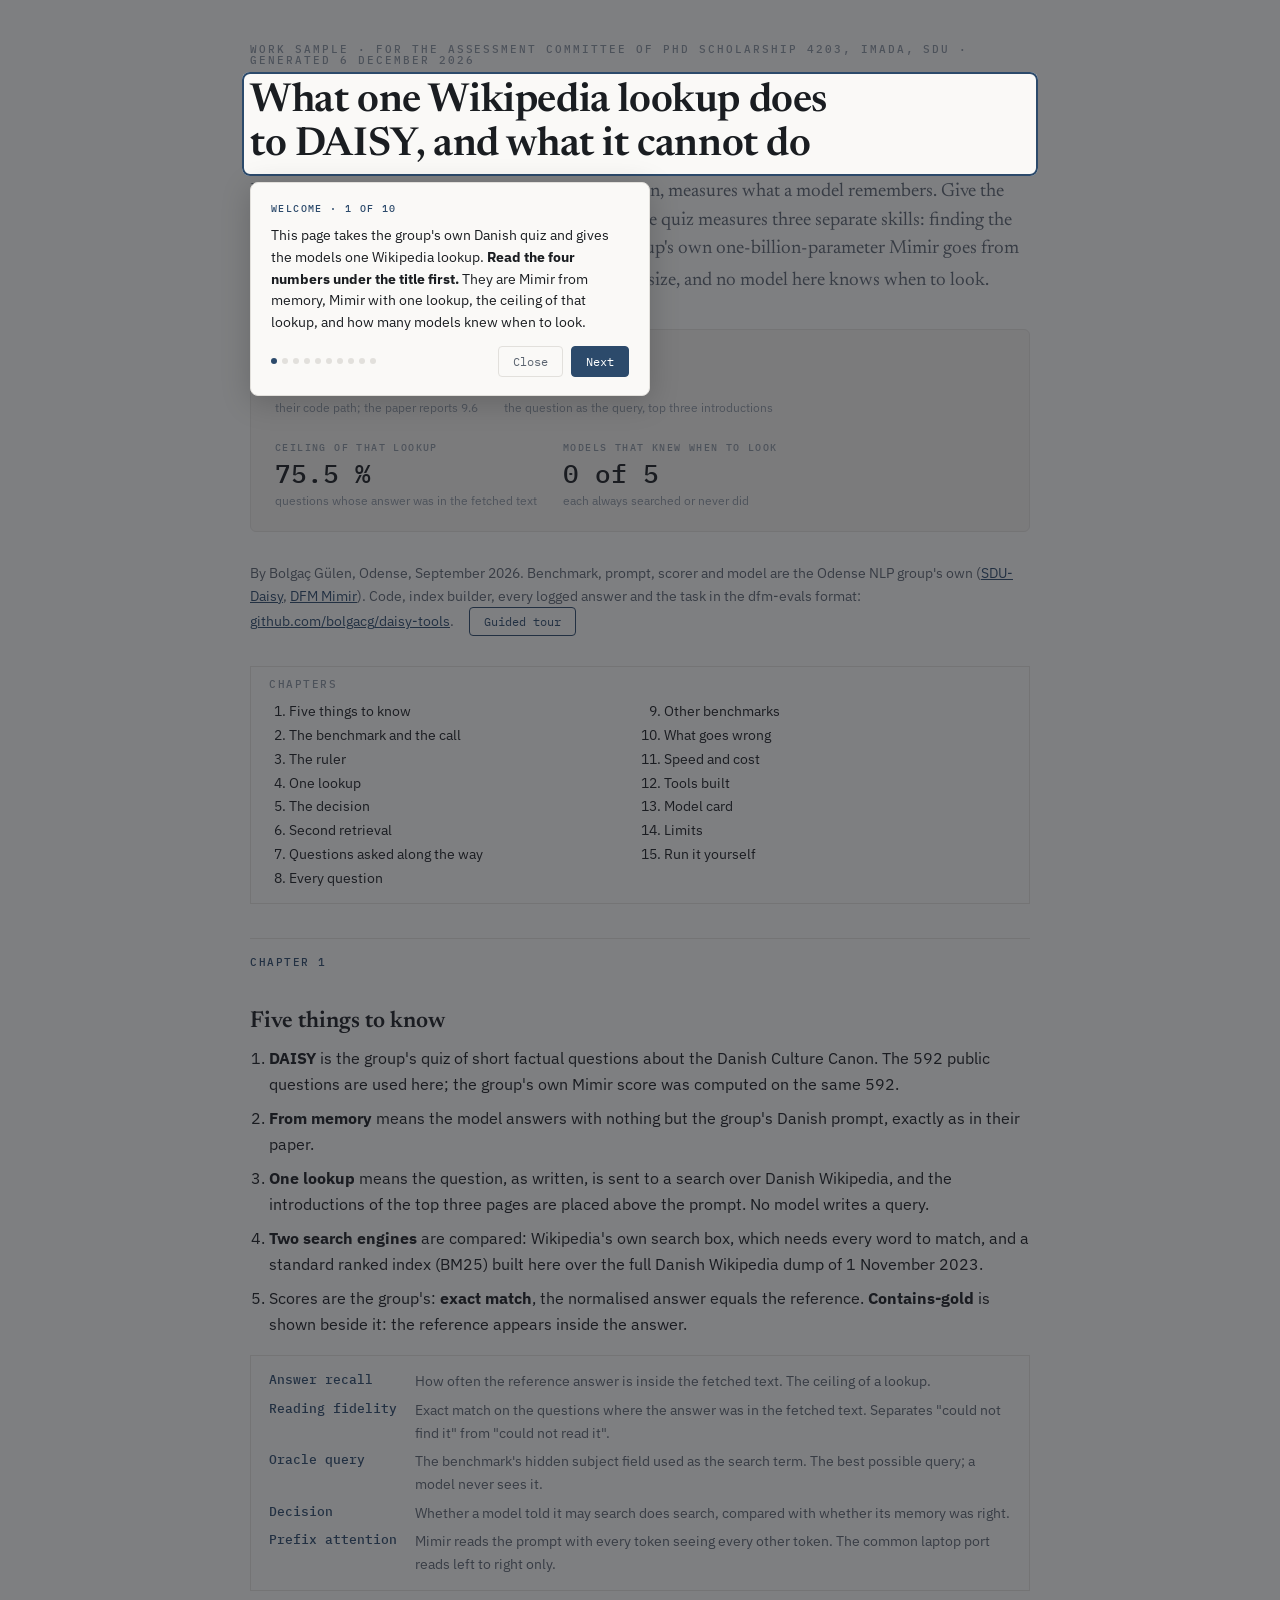
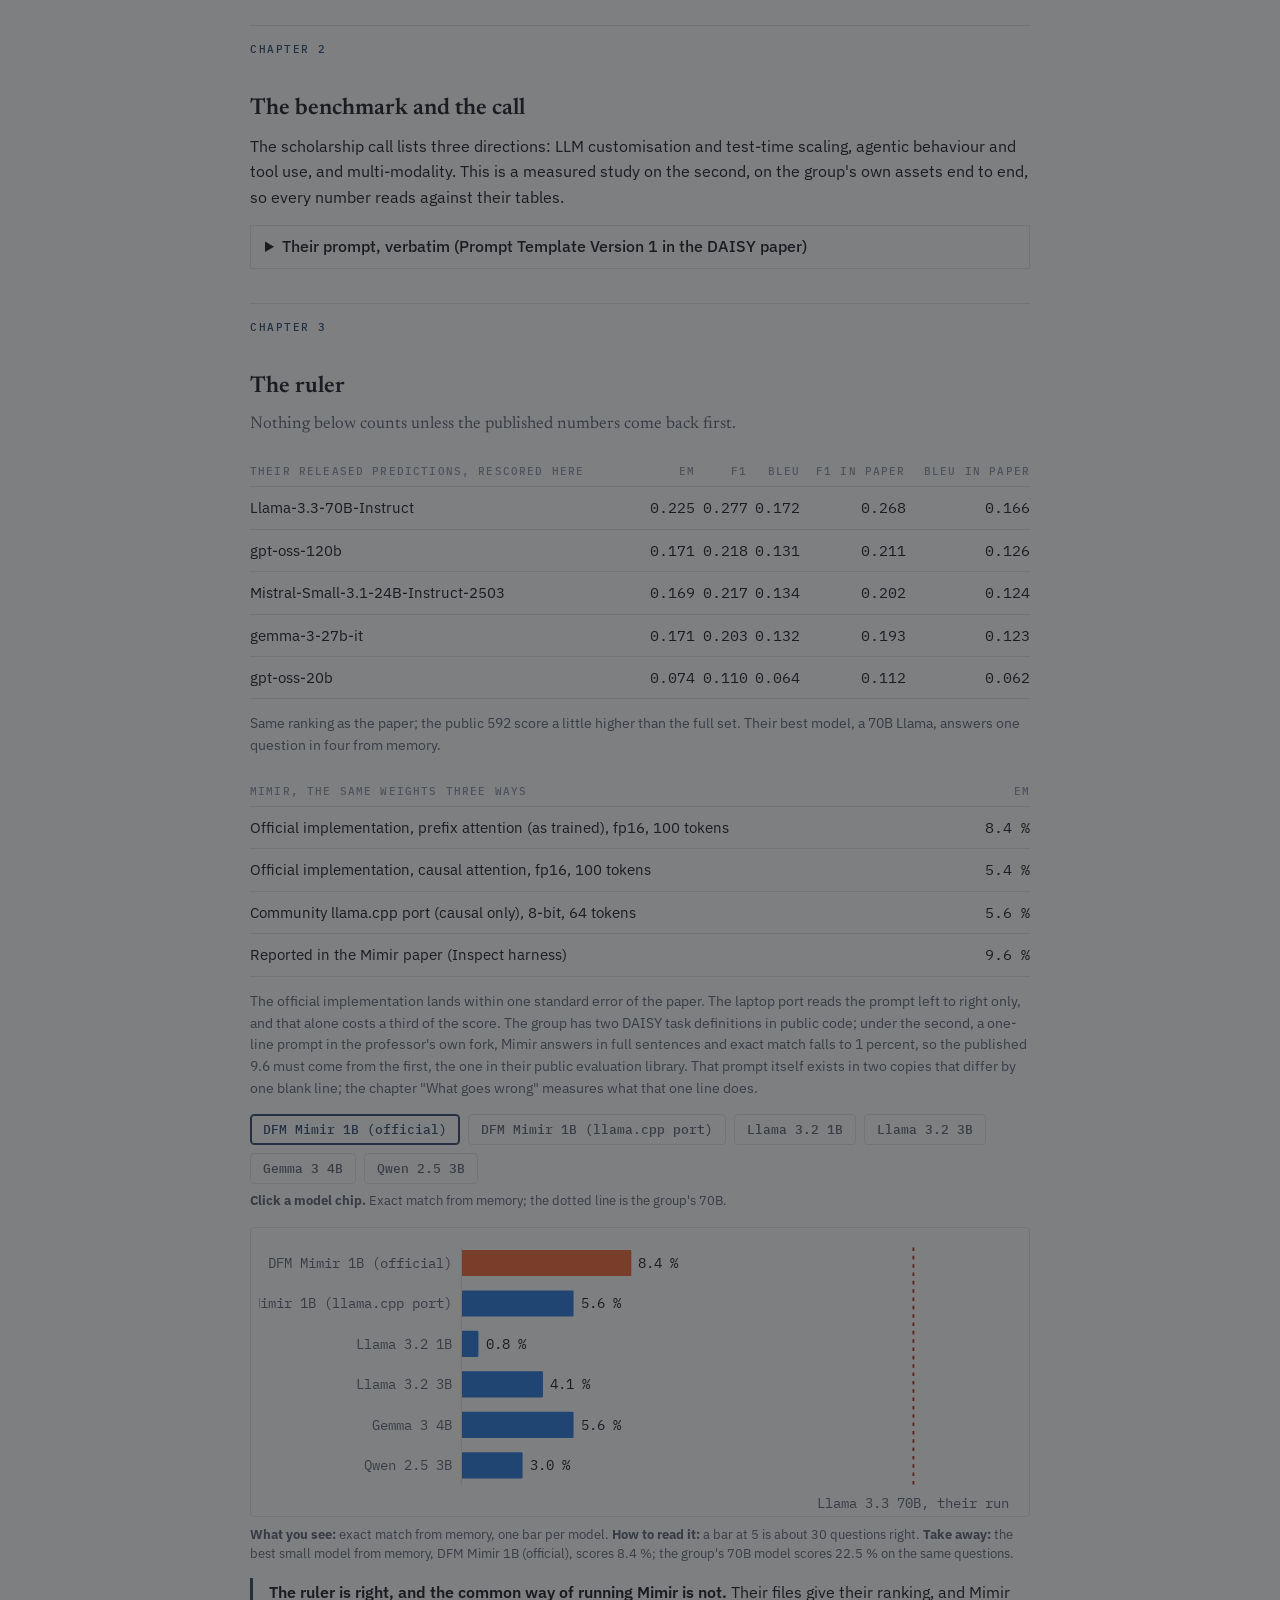
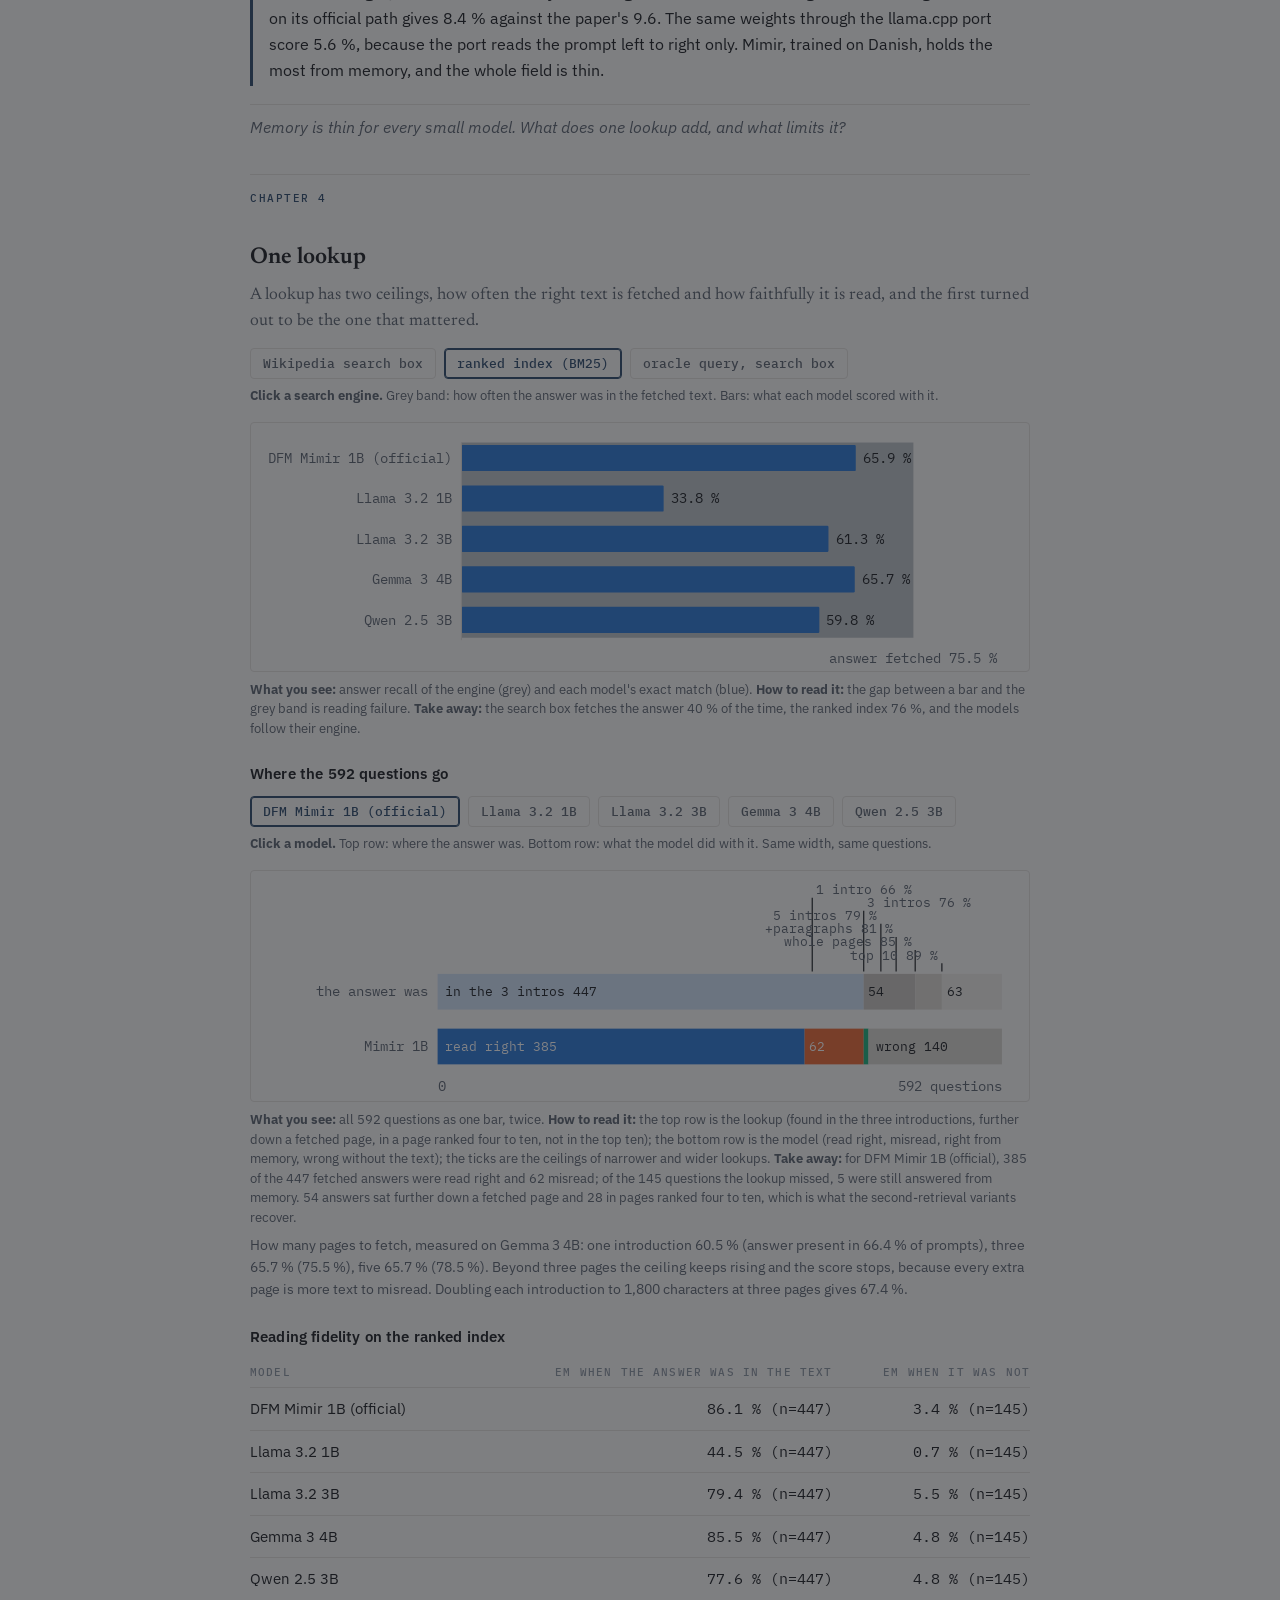
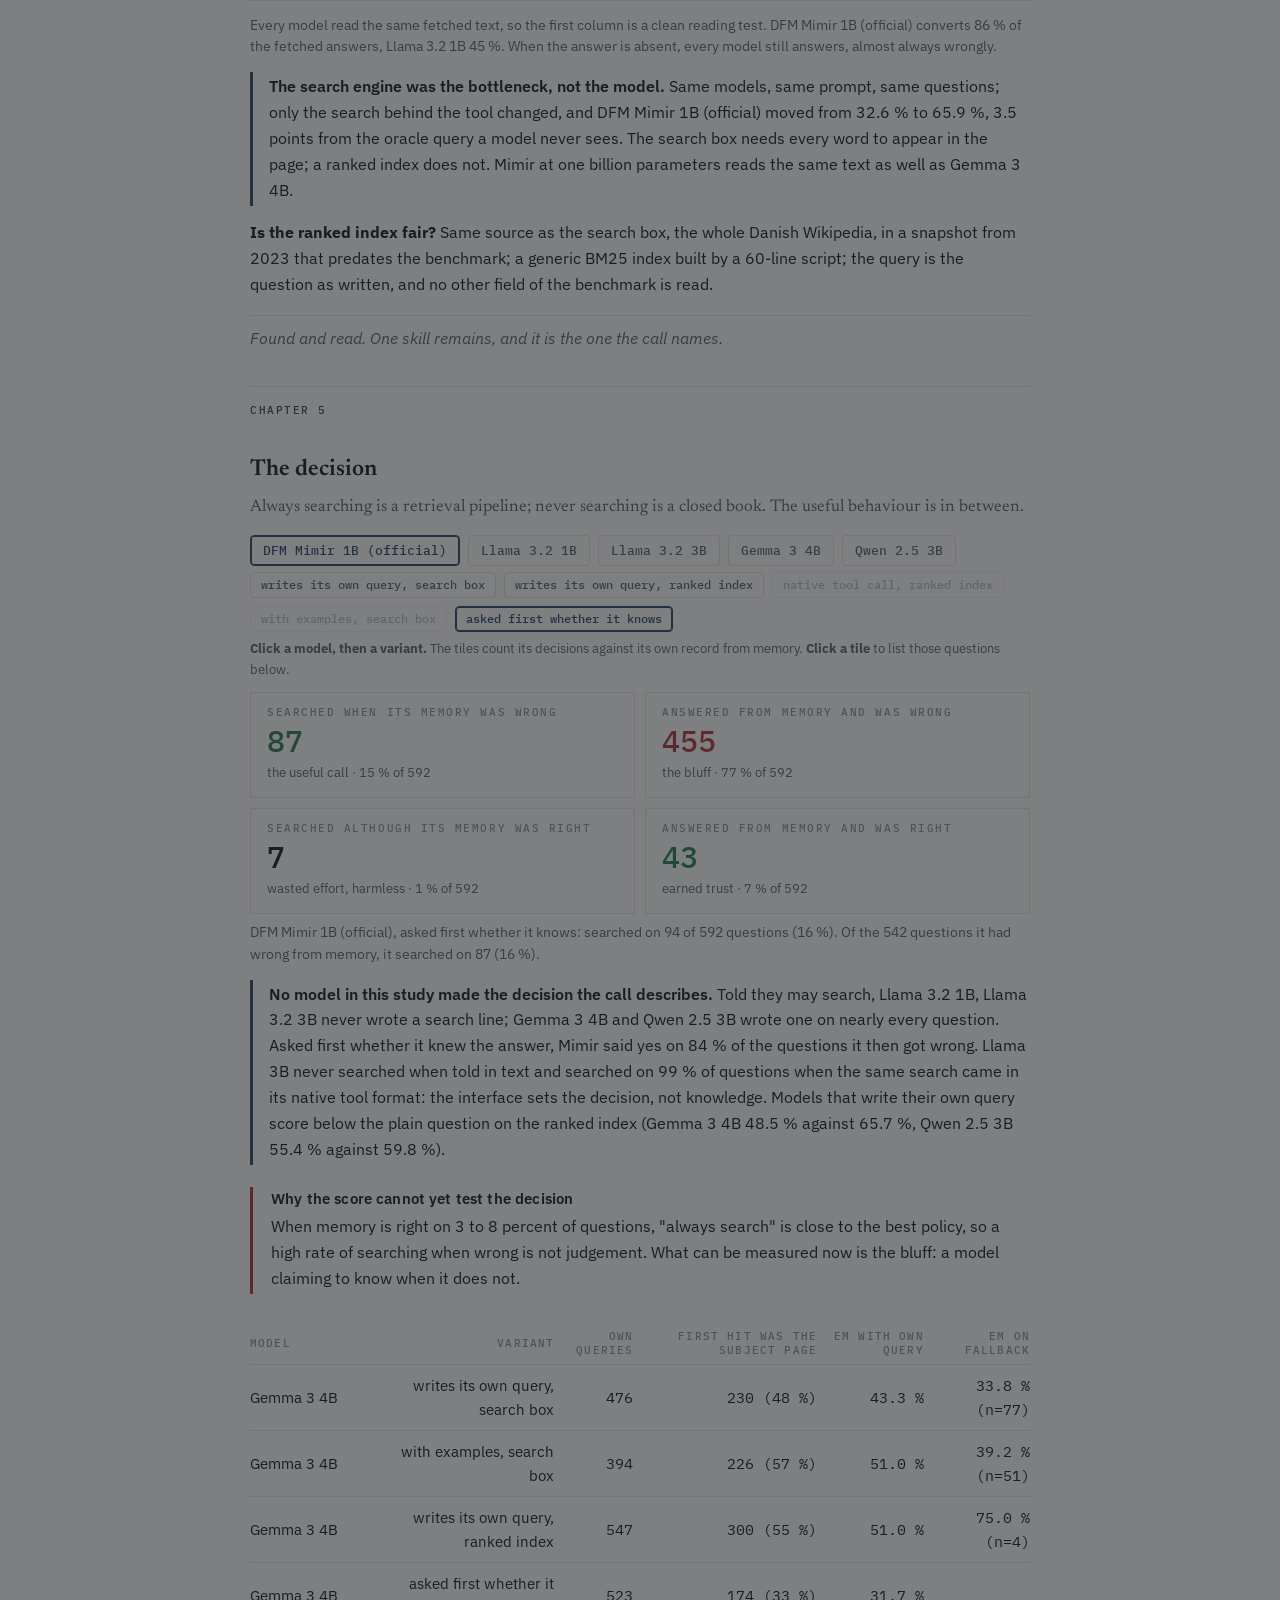
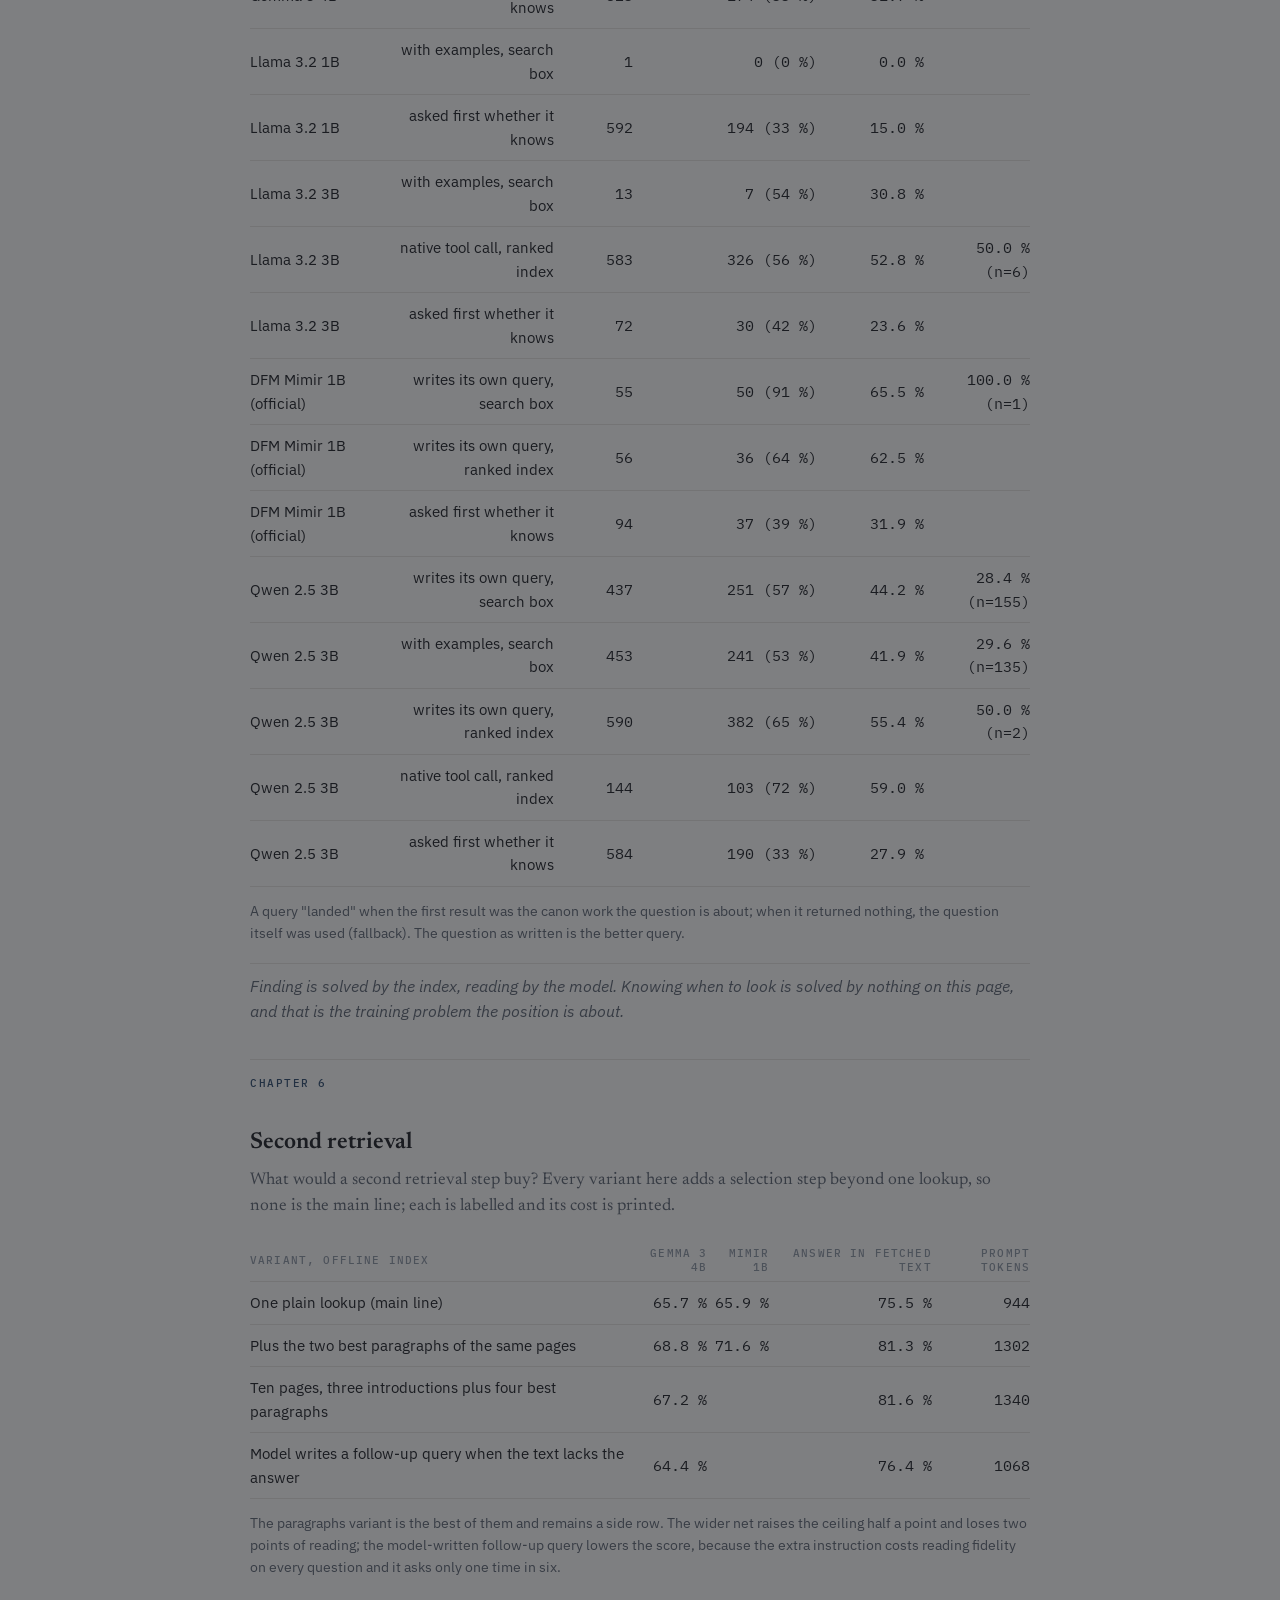
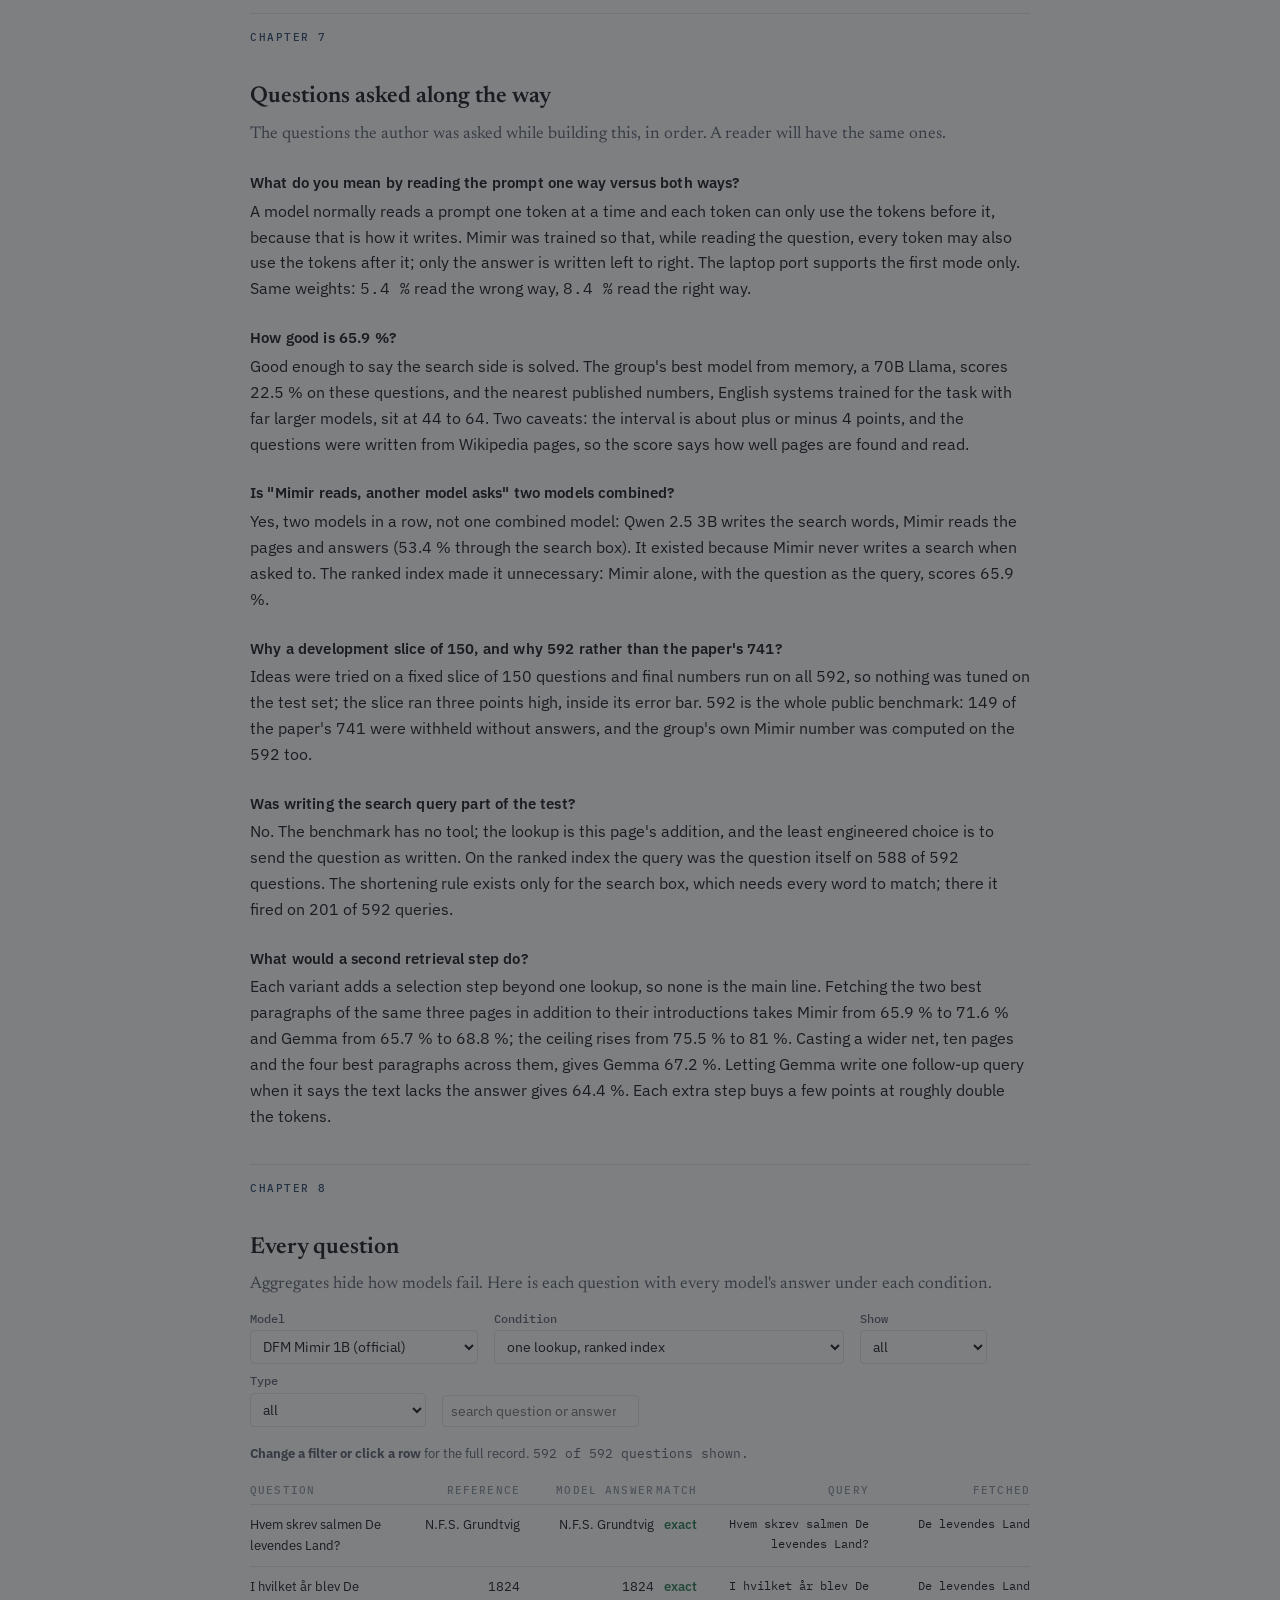
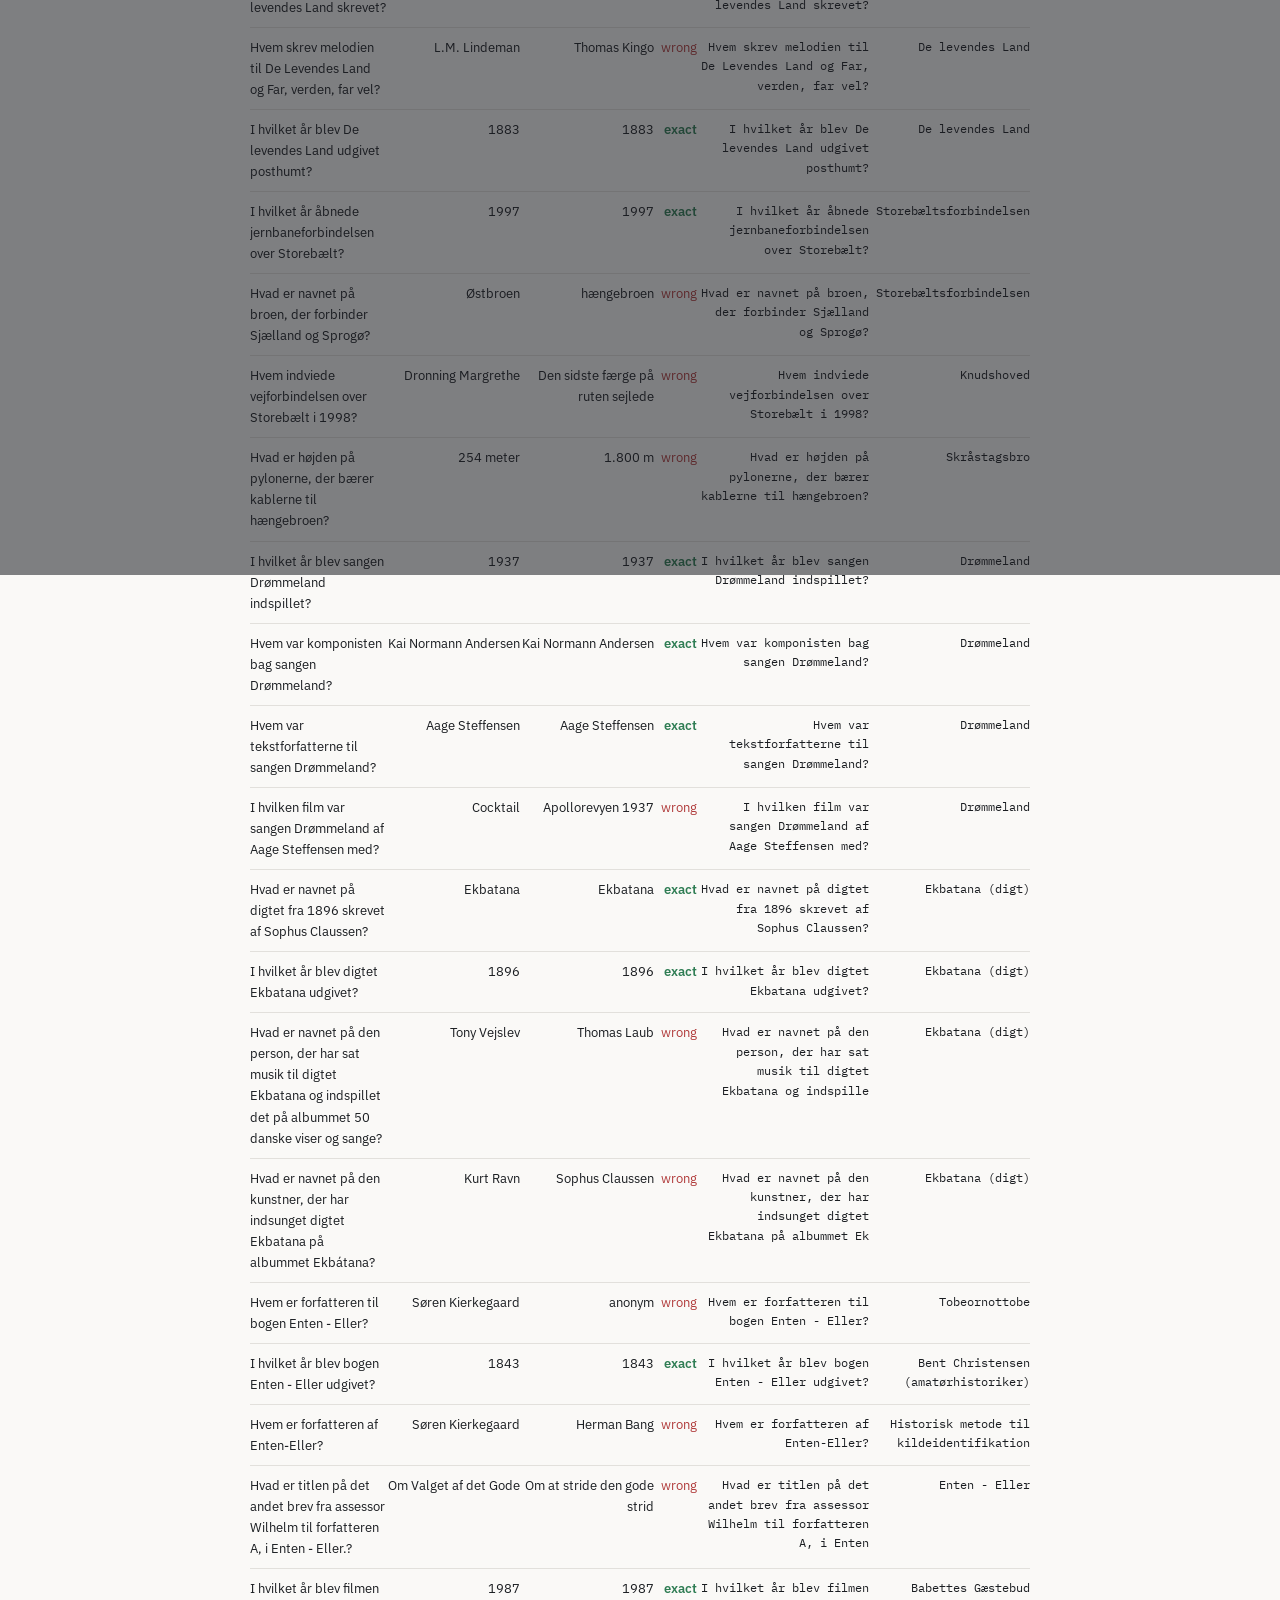
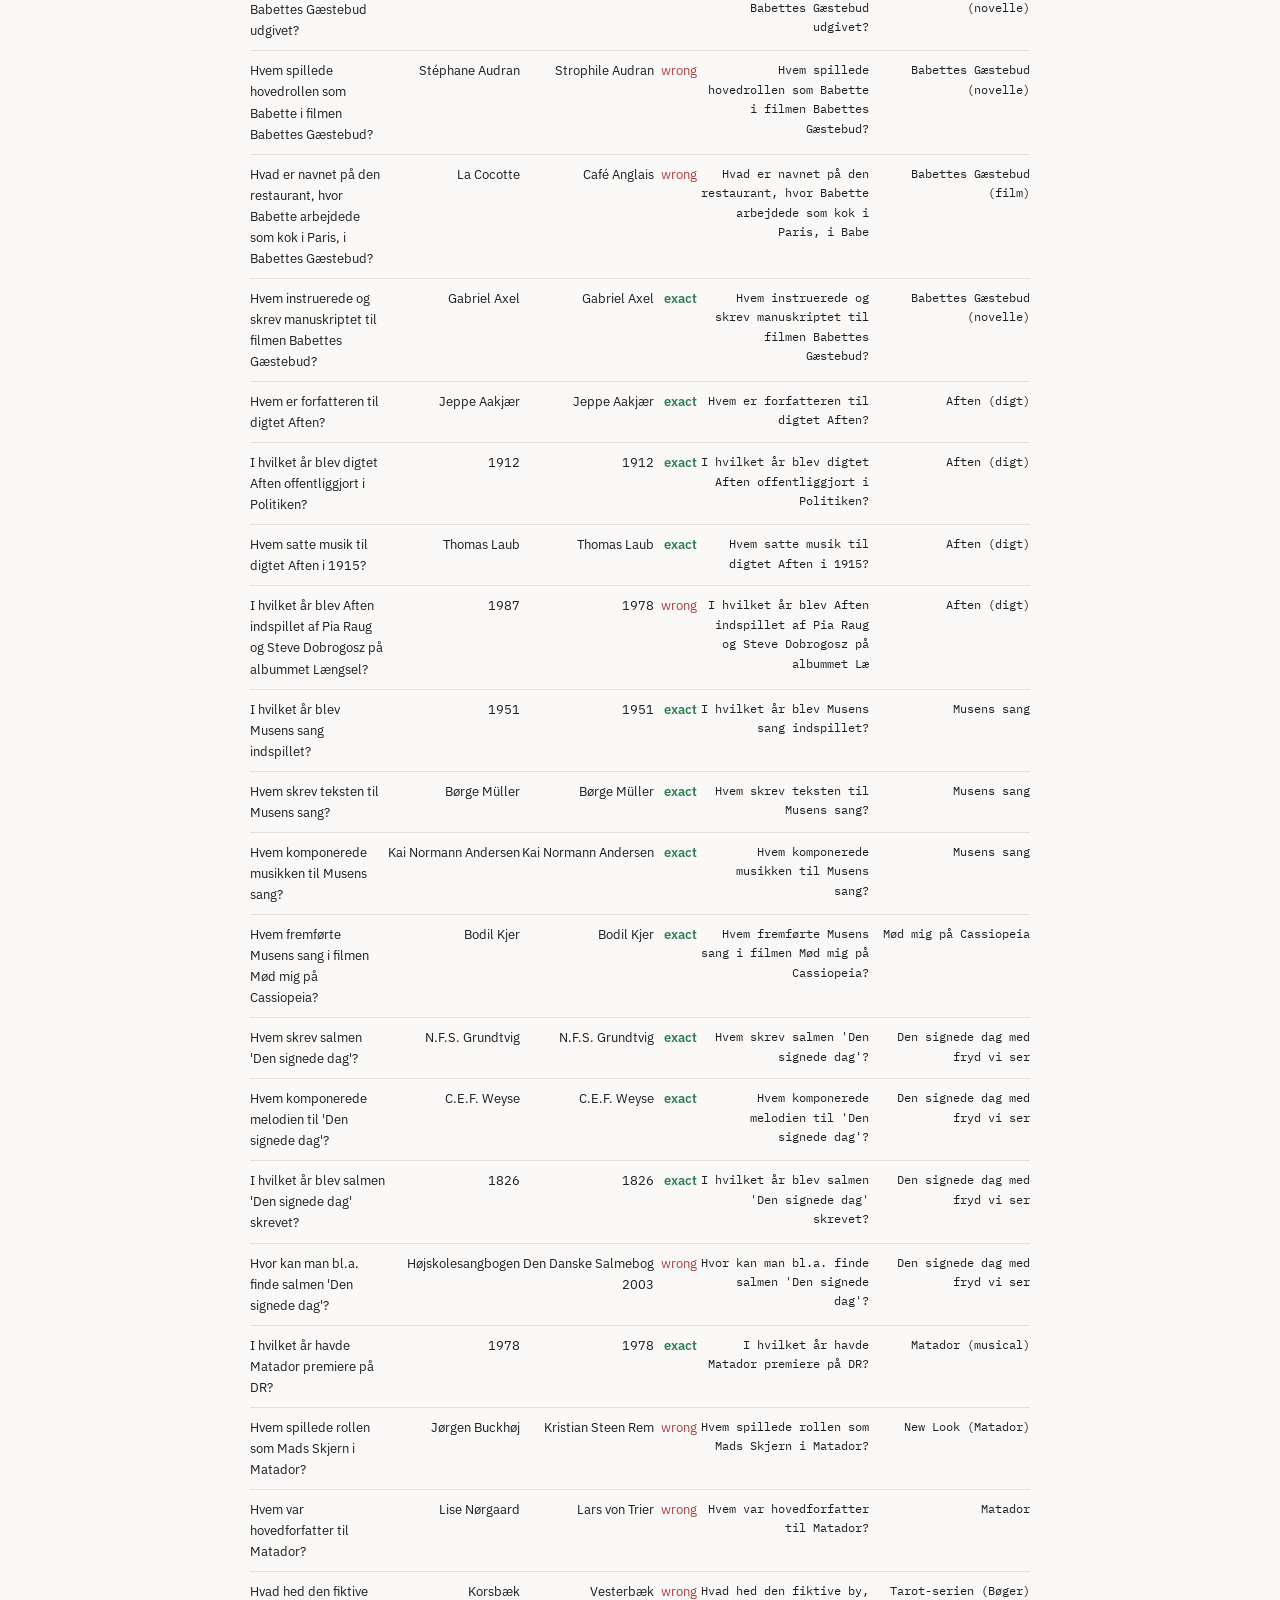
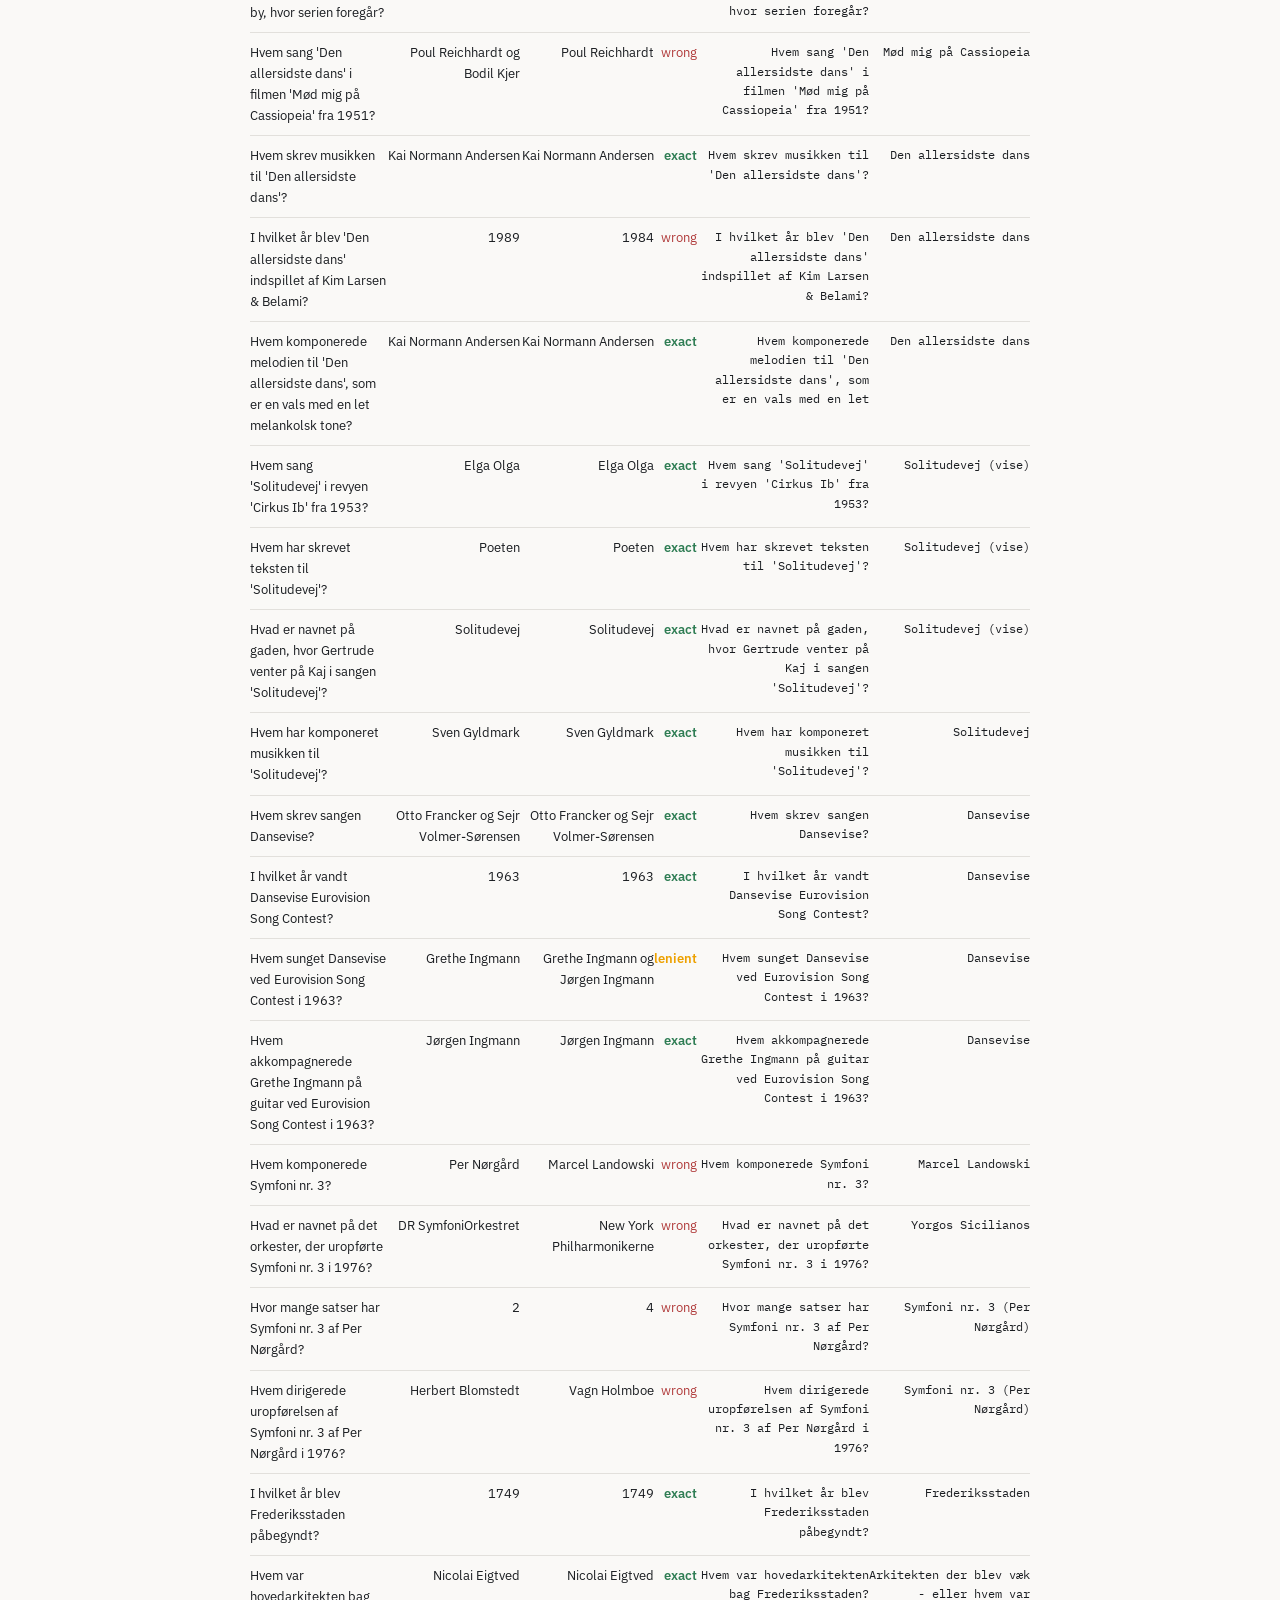
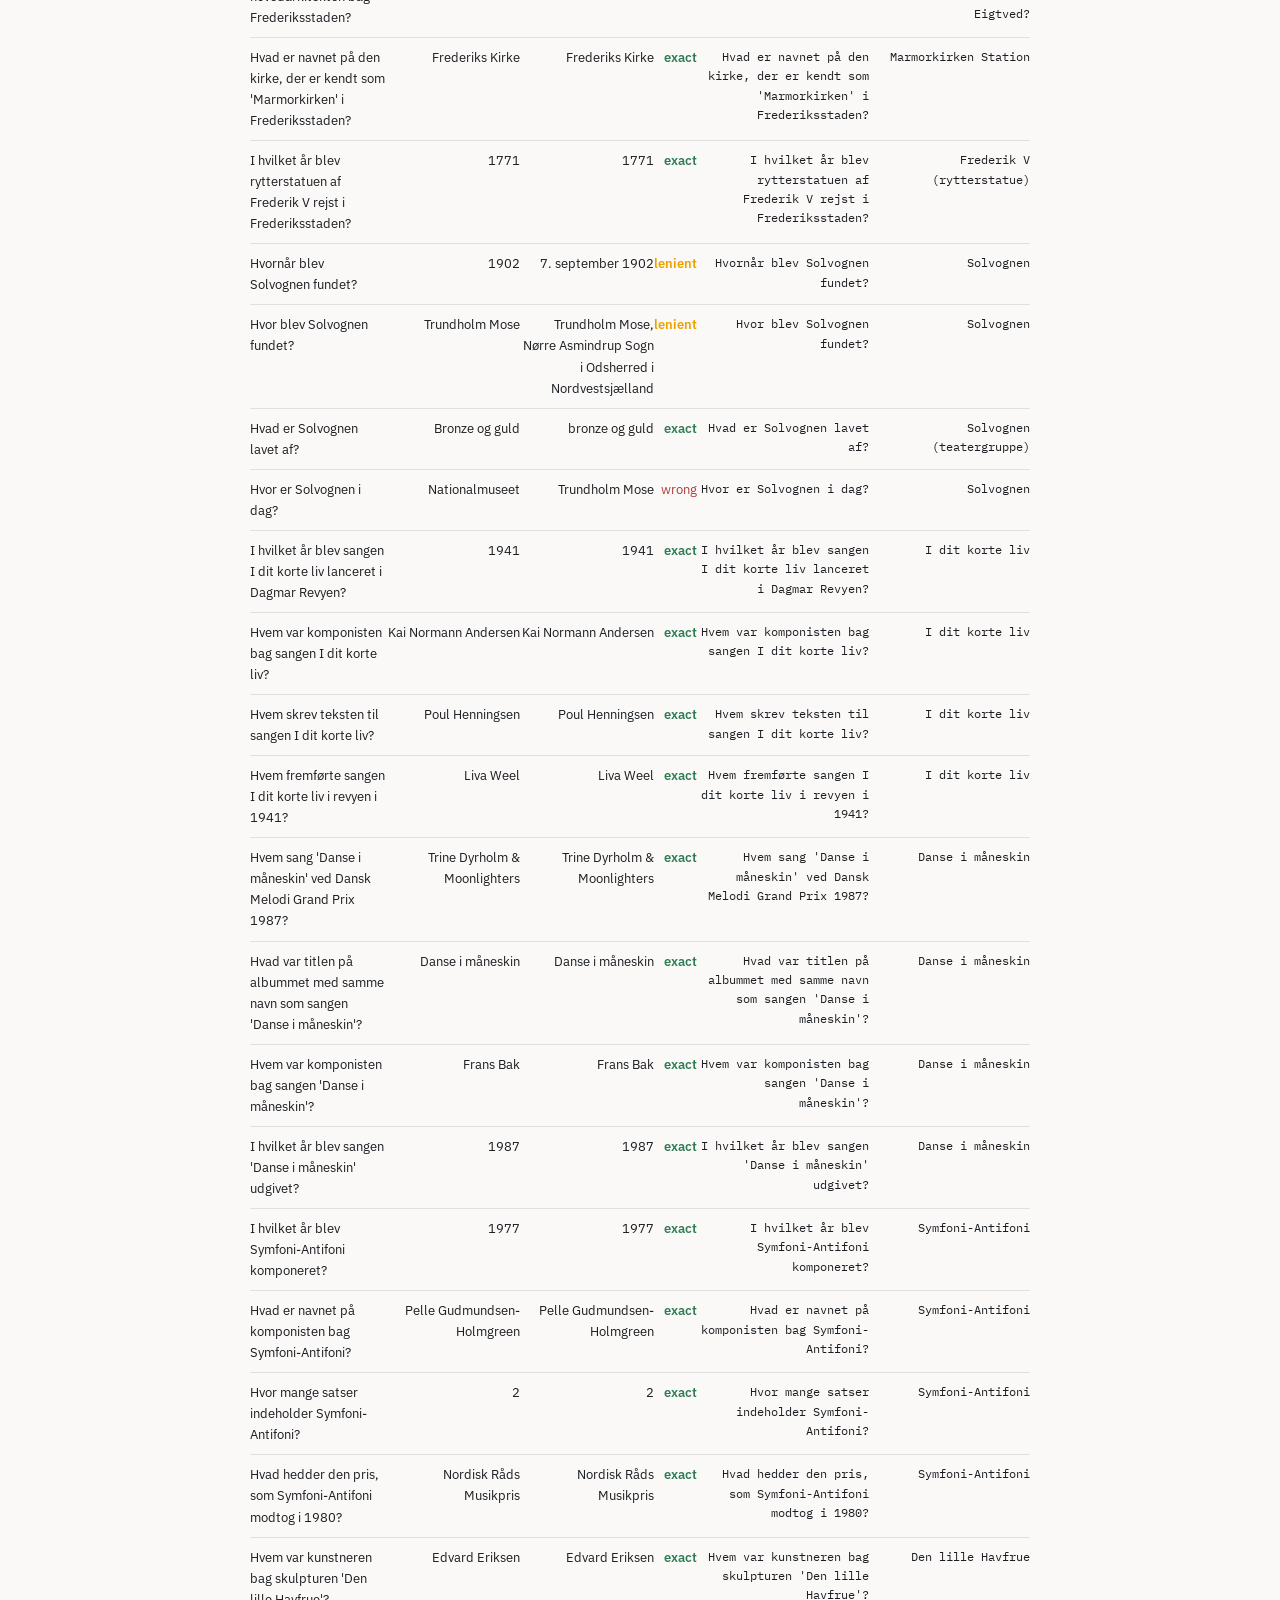
==== site/index.html @ d2cbbdc5 "Page: pages sweep note and ticks; log R11" ====
<!doctype html>
<html lang="en">
<head>
<meta charset="utf-8">
<meta name="viewport" content="width=device-width, initial-scale=1">
<meta name="color-scheme" content="light">
<title>What one Wikipedia lookup does to DAISY, and what it cannot do</title>
<link rel="preconnect" href="https://fonts.gstatic.com" crossorigin>
<link href="https://fonts.googleapis.com/css2?family=Newsreader:opsz,wght@6..72,400;6..72,500;6..72,600&family=IBM+Plex+Sans:wght@400;500;600&family=IBM+Plex+Mono:wght@400;500&display=swap" rel="stylesheet">
<link rel="stylesheet" href="house-style.css">
<link rel="stylesheet" href="page.css">
</head>
<body>
<div class="wrap">

<header id="top">
  <div class="eyebrow">Work sample &middot; for the assessment committee of PhD scholarship 4203, IMADA, SDU &middot; generated <span data-fill="date"></span></div>
  <h1>What one Wikipedia lookup does to DAISY, and what it cannot do</h1>
  <p class="standfirst">DAISY, the group's quiz on the Danish Culture Canon, measures what a model remembers. Give the same models one
  lookup in Danish Wikipedia and the quiz measures three separate skills: finding the page, reading it, and knowing when to look.
  The group's own one-billion-parameter Mimir goes from <span class="num" data-fill="mimirhf_closed_pct"></span> to
  <span class="num" data-fill="mimirhf_local_pct"></span>, level with a model four times its size, and no model here knows when to look.</p>

  <div class="headline">
    <div><div class="k">Mimir, from memory</div><div class="v num" data-fill="mimirhf_closed_pct"></div><div class="s">their code path; the paper reports 9.6</div></div>
    <div><div class="k">Mimir, one lookup</div><div class="v num" data-fill="mimirhf_local_pct"></div><div class="s">the question as the query, top three introductions</div></div>
    <div><div class="k">Ceiling of that lookup</div><div class="v num" data-fill="ceil_local_pct"></div><div class="s">questions whose answer was in the fetched text</div></div>
    <div><div class="k">Models that knew when to look</div><div class="v num">0 of 5</div><div class="s">each always searched or never did</div></div>
  </div>

  <p class="byline">By Bolga&ccedil; G&uuml;len, Odense, September 2026. Benchmark, prompt, scorer and model are the Odense NLP group's own
  (<a href="https://github.com/schneiderkamplab/SDU-Daisy">SDU-Daisy</a>, <a href="https://huggingface.co/danish-foundation-models/DFM-Mimir">DFM Mimir</a>).
  Code, index builder, every logged answer and the task in the dfm-evals format: <a href="https://github.com/bolgacg/daisy-tools">github.com/bolgacg/daisy-tools</a>.
  <button class="tour-open" id="tourbtn">Guided tour</button></p>
</header>

<nav id="contents" aria-label="Chapters"><h2>Chapters</h2><ol></ol></nav>

<section id="primer" class="chapter">
  <h2>Five things to know</h2>
  <ol class="primer">
    <li><b>DAISY</b> is the group's quiz of short factual questions about the Danish Culture Canon. The 592 public questions are used here; the group's own Mimir score was computed on the same 592.</li>
    <li><b>From memory</b> means the model answers with nothing but the group's Danish prompt, exactly as in their paper.</li>
    <li><b>One lookup</b> means the question, as written, is sent to a search over Danish Wikipedia, and the introductions of the top three pages are placed above the prompt. No model writes a query.</li>
    <li><b>Two search engines</b> are compared: Wikipedia's own search box, which needs every word to match, and a standard ranked index (BM25) built here over the full Danish Wikipedia dump of 1 November 2023.</li>
    <li>Scores are the group's: <b>exact match</b>, the normalised answer equals the reference. <b>Contains-gold</b> is shown beside it: the reference appears inside the answer.</li>
  </ol>
  <dl class="glossary">
    <dt>Answer recall</dt><dd>How often the reference answer is inside the fetched text. The ceiling of a lookup.</dd>
    <dt>Reading fidelity</dt><dd>Exact match on the questions where the answer was in the fetched text. Separates "could not find it" from "could not read it".</dd>
    <dt>Oracle query</dt><dd>The benchmark's hidden subject field used as the search term. The best possible query; a model never sees it.</dd>
    <dt>Decision</dt><dd>Whether a model told it may search does search, compared with whether its memory was right.</dd>
    <dt>Prefix attention</dt><dd>Mimir reads the prompt with every token seeing every other token. The common laptop port reads left to right only.</dd>
  </dl>
</section>

<section id="world" class="chapter">
  <h2>The benchmark and the call</h2>
  <p>The scholarship call lists three directions: LLM customisation and test-time scaling, agentic behaviour and tool use, and multi-modality. This is a measured study on the second, on the group's own assets end to end, so every number reads against their tables.</p>
  <details class="prompt"><summary>Their prompt, verbatim (Prompt Template Version 1 in the DAISY paper)</summary>
    <pre class="prompt">Besvar spørgsmålet med kun det direkte svar, uden forklaring om hvorfor.
Regelsæt:
- Svar kun på dansk.
- Hvis svaret er i højde, svar i meter (m).
- Hvis svaret er i vægt, svar i kilogram (kg).
- Hvis svaret er om en størrelse, svar i centimeter (cm). Fx Hvor stort er maleriet Mona Lisa? Svar: 77 cm x 53 cm.
- Hvis svaret er en person angiv den måde de typisk bliver angivet på i danske tekster.

Spørgsmål: {question}
Svar:</pre>
  </details>
</section>

<section id="act1" class="chapter">
  <h2>The ruler</h2>
  <p class="lede">Nothing below counts unless the published numbers come back first.</p>
  <div class="tscroll"><table id="reptable"><thead><tr><th>Their released predictions, rescored here</th><th>EM</th><th>F1</th><th>BLEU</th><th>F1 in paper</th><th>BLEU in paper</th></tr></thead><tbody></tbody></table></div>
  <p class="note">Same ranking as the paper; the public 592 score a little higher than the full set. Their best model, a 70B Llama, answers one question in four from memory.</p>
  <div class="tscroll"><table id="mimirtable"><thead><tr><th>Mimir, the same weights three ways</th><th>EM</th></tr></thead><tbody></tbody></table></div>
  <p class="note">The official implementation lands within one standard error of the paper. The laptop port reads the prompt left to right only, and that alone costs a third of the score. The group has two DAISY task definitions in public code; under the second, a one-line prompt in the professor's own fork, Mimir answers in full sentences and exact match falls to 1 percent, so the published 9.6 must come from the first, the one in their public evaluation library. That prompt itself exists in two copies that differ by one blank line; the chapter "What goes wrong" measures what that one line does.</p>
  <div class="controls" id="a1controls">
    <div class="chips" id="a1chips"></div>
    <p class="hint"><b>Click a model chip.</b> Exact match from memory; the dotted line is the group's 70B.</p>
  </div>
  <figure>
    <div class="viz-root" id="a1chart"></div>
    <figcaption><b>What you see:</b> exact match from memory, one bar per model. <b>How to read it:</b> a bar at 5 is about 30 questions right. <b>Take away:</b> <span data-fill="a1_take"></span></figcaption>
  </figure>
  <div class="verdict"><p><strong>The ruler is right, and the common way of running Mimir is not.</strong> <span data-fill="a1_verdict"></span></p></div>
  <p class="handover">Memory is thin for every small model. What does one lookup add, and what limits it?</p>
</section>

<section id="act2" class="chapter">
  <h2>One lookup</h2>
  <p class="lede">A lookup has two ceilings, how often the right text is fetched and how faithfully it is read, and the first turned out to be the one that mattered.</p>
  <div class="controls" id="a2controls">
    <div class="chips" id="a2chips"></div>
    <p class="hint"><b>Click a search engine.</b> Grey band: how often the answer was in the fetched text. Bars: what each model scored with it.</p>
  </div>
  <figure>
    <div class="viz-root" id="a2chart"></div>
    <figcaption><b>What you see:</b> answer recall of the engine (grey) and each model's exact match (blue). <b>How to read it:</b> the gap between a bar and the grey band is reading failure. <b>Take away:</b> <span data-fill="a2_take"></span></figcaption>
  </figure>
  <h3>Where the 592 questions go</h3>
  <div class="controls" id="deccontrols">
    <div class="chips" id="decchips"></div>
    <p class="hint"><b>Click a model.</b> Top row: where the answer was. Bottom row: what the model did with it. Same width, same questions.</p>
  </div>
  <figure>
    <div class="viz-root" id="decchart"></div>
    <figcaption><b>What you see:</b> all 592 questions as one bar, twice. <b>How to read it:</b> the top row is the lookup (found in the three introductions, further down a fetched page, in a page ranked four to ten, not in the top ten); the bottom row is the model (read right, misread, right from memory, wrong without the text); the ticks are the ceilings of narrower and wider lookups. <b>Take away:</b> <span data-fill="dec_take"></span></figcaption>
  </figure>
  <p class="note"><span data-fill="ksweep_note"></span></p>
  <h3>Reading fidelity on the ranked index</h3>
  <div class="tscroll"><table id="fidtable"><thead><tr><th>Model</th><th>EM when the answer was in the text</th><th>EM when it was not</th></tr></thead><tbody></tbody></table></div>
  <p class="note">Every model read the same fetched text, so the first column is a clean reading test. <span data-fill="fid_note"></span></p>
  <div class="verdict"><p><strong>The search engine was the bottleneck, not the model.</strong> <span data-fill="a2_verdict"></span></p></div>
  <p><b>Is the ranked index fair?</b> Same source as the search box, the whole Danish Wikipedia, in a snapshot from 2023 that predates the benchmark; a generic BM25 index built by a 60-line script; the query is the question as written, and no other field of the benchmark is read.</p>
  <p class="handover">Found and read. One skill remains, and it is the one the call names.</p>
</section>

<section id="act3" class="chapter">
  <h2>The decision</h2>
  <p class="lede">Always searching is a retrieval pipeline; never searching is a closed book. The useful behaviour is in between.</p>
  <div class="controls" id="a3controls">
    <div class="chips" id="a3models"></div>
    <div class="chips small" id="a3variants"></div>
    <p class="hint"><b>Click a model, then a variant.</b> The tiles count its decisions against its own record from memory. <b>Click a tile</b> to list those questions below.</p>
  </div>
  <div class="tiles" id="tiles"></div>
  <p class="note" id="tilenote"></p>
  <div class="verdict"><p><strong>No model in this study made the decision the call describes.</strong> <span data-fill="a3_verdict"></span></p></div>
  <div class="warnbox">
    <h3>Why the score cannot yet test the decision</h3>
    <p>When memory is right on 3 to 8 percent of questions, "always search" is close to the best policy, so a high rate of searching when wrong is not judgement. What can be measured now is the bluff: a model claiming to know when it does not.</p>
  </div>
  <div class="tscroll"><table id="asktable"><thead><tr><th>Model</th><th>Variant</th><th>Own queries</th><th>First hit was the subject page</th><th>EM with own query</th><th>EM on fallback</th></tr></thead><tbody></tbody></table></div>
  <p class="note"><span data-fill="ask_note"></span></p>
  <p class="handover">Finding is solved by the index, reading by the model. Knowing when to look is solved by nothing on this page, and that is the training problem the position is about.</p>
</section>

<section id="second" class="chapter">
  <h2>Second retrieval</h2>
  <p class="lede">What would a second retrieval step buy? Every variant here adds a selection step beyond one lookup, so none is the main line; each is labelled and its cost is printed.</p>
  <div class="tscroll"><table id="secondtable"><thead><tr><th>Variant, offline index</th><th>Gemma 3 4B</th><th>Mimir 1B</th><th>Answer in fetched text</th><th>Prompt tokens</th></tr></thead><tbody></tbody></table></div>
  <p class="note"><span data-fill="second_note"></span></p>
</section>

<section id="asked" class="chapter">
  <h2>Questions asked along the way</h2>
  <p class="lede">The questions the author was asked while building this, in order. A reader will have the same ones.</p>
  <div id="asked-first">
  <h3>What do you mean by reading the prompt one way versus both ways?</h3>
  <p>A model normally reads a prompt one token at a time and each token can only use the tokens before it, because that is how it writes. Mimir was trained so that, while reading the question, every token may also use the tokens after it; only the answer is written left to right. The laptop port supports the first mode only. Same weights: <span class="num" data-fill="q_causal"></span> read the wrong way, <span class="num" data-fill="mimirhf_closed_pct"></span> read the right way.</p>
  </div>
  <h3>How good is <span data-fill="mimirhf_local_pct"></span>?</h3>
  <p><span data-fill="q_how_good"></span></p>
  <h3>Is "Mimir reads, another model asks" two models combined?</h3>
  <p><span data-fill="q_two_models"></span></p>
  <h3>Why a development slice of 150, and why 592 rather than the paper's 741?</h3>
  <p>Ideas were tried on a fixed slice of 150 questions and final numbers run on all 592, so nothing was tuned on the test set; the slice ran three points high, inside its error bar. 592 is the whole public benchmark: 149 of the paper's 741 were withheld without answers, and the group's own Mimir number was computed on the 592 too.</p>
  <h3>Was writing the search query part of the test?</h3>
  <p><span data-fill="q_query"></span></p>
  <h3>What would a second retrieval step do?</h3>
  <p><span data-fill="q_second"></span></p>
</section>

<section id="browser" class="chapter">
  <h2>Every question</h2>
  <p class="lede">Aggregates hide how models fail. Here is each question with every model's answer under each condition.</p>
  <div class="controls" id="bcontrols">
    <label>Model <select id="bmodel"></select></label>
    <label>Condition <select id="bcond"></select></label>
    <label>Show <select id="boutcome"><option value="all">all</option><option value="right">exact match</option><option value="lenient">lenient only</option><option value="wrong">wrong</option><option value="called">searched</option><option value="silent">did not search</option></select></label>
    <label>Type <select id="btype"><option value="all">all</option><option value="text">names and titles</option><option value="year">years</option><option value="number">other numbers</option><option value="flagged">benchmark noise only</option></select></label>
    <input id="bsearch" type="search" placeholder="search question or answer">
    <p class="hint"><b>Change a filter or click a row</b> for the full record. <span id="bcount" class="num"></span></p>
  </div>
  <div class="tscroll"><table id="btable"><thead><tr><th>Question</th><th>Reference</th><th>Model answer</th><th>Match</th><th>Query</th><th>Fetched</th></tr></thead><tbody></tbody></table></div>
</section>

<section id="field" class="chapter">
  <h2>Other benchmarks</h2>
  <p class="lede">The same models on the group's other Danish test and on two English ones, next to the published rows.</p>
  <h3>Their reading benchmark, their protocol</h3>
  <p>Multi Wiki QA: 2,048 Danish Wikipedia passages, each with a question answerable from the passage, scored with their code. No lookup here; the passage is given. This is reading alone.</p>
  <div class="tscroll"><table id="mwqatable"><thead><tr><th>Model</th><th>Exact match</th><th>F1</th><th>Seconds per question</th></tr></thead><tbody></tbody></table></div>
  <p class="note"><span data-fill="mwqa_note"></span></p>
  <h3>English comparisons</h3>
  <ul class="limits">
    <li><b>Same questions and passages as a published paper.</b> Self-RAG (arXiv 2310.11511) released its 1,399 long-tail PopQA questions with the passages its retriever fetched; the two small readers here got exactly those passages. <span data-fill="popqa_text"></span>
      <div class="tscroll"><table id="popqatable"><thead><tr><th>Reader on the Self-RAG passages (contains-gold)</th><th>No passages</th><th>Top 5</th><th>Top 10</th></tr></thead><tbody></tbody></table></div></li>
    <li><b>Same model, English.</b> Search-R1 (arXiv 2503.09516) reports Qwen2.5-3B on PopQA at 10.8 direct and 38.7 with retrieval; here the same model, contains-gold, goes from <span class="num" data-fill="qwen_closed_len"></span> to <span class="num" data-fill="qwen_local_len"></span> with one lookup. The Danish start is lower and the lift larger, because these questions were written from Wikipedia pages.</li>
    <li><b>English open-domain QA</b> systems trained for the task with far larger models score 44 to 64 exact match on Natural Questions (RAG, Fusion-in-Decoder, Atlas). Untrained 1B and 4B models at <span class="num" data-fill="mimirhf_local_pct"></span> here sit in that band; the tasks differ, so this is a placement, not a comparison.</li>
    <li><b>Adaptive retrieval</b> (Mallen et al., arXiv 2212.10511) pays only when memory is worth something. Here memory is right on 1 to 8 percent, so always retrieving is the best policy, although token log-probabilities predict correctness well (AUROC 0.83 to 0.91).</li>
    <li><b>No published Danish retrieval-augmented QA number exists</b> as far as the literature sweep found. These tables are the first.</li>
  </ul>
</section>

<section id="failures" class="chapter">
  <h2>What goes wrong</h2>
  <p class="lede">A model that does not know names the same famous thing. The three most repeated answers per run:</p>
  <div class="tscroll"><table id="deftable"><thead><tr><th>Model</th><th>Condition</th><th>Most repeated answers (count)</th><th>Share of rows</th></tr></thead><tbody></tbody></table></div>
  <div class="tscroll"><table id="typetable"><thead><tr><th>Model</th><th>Condition</th><th>Years (141)</th><th>Other numbers (52)</th><th>Names and titles (399)</th></tr></thead><tbody></tbody></table></div>
  <p class="note">Exact match by type of the reference answer. Years gain most from a lookup, because an introduction usually states them.</p>
  <h3>The benchmark's own noise, counted</h3>
  <p>The questions were written by a language model from Wikipedia pages and then checked by people. Some slipped through. Every model meets the same noise, so the comparisons stand; the counts say how much of the score is not about the model.</p>
  <div class="tscroll"><table id="noisetable"><thead><tr><th>What</th><th>Questions</th><th>Effect on the score</th></tr></thead><tbody></tbody></table></div>
  <p class="note"><b>Click a row</b> to list those questions in the browser above.</p>
  <h3>Two copies of the prompt</h3>
  <p>The group's prompt exists twice in their public code, and the two copies differ by one blank line. The evaluation script in the SDU-Daisy repository starts the prompt with a newline and puts two blank lines before the question; the copy in their evaluation library puts one. The tokenizer turns the blank lines into a single token, a different one in each copy, so every prompt differs by exactly one token. On 60 questions with the same model and greedy decoding, that one token rewrote 13 answers while the exact-match score did not move. Two answers the tokens changed: the composer of Drømmeland went from Carl Nielsen to Jens Christian Dahl, the author of Enten-Eller from Jens Peter Jacobsen to Herman Bang, both wrong before and after. The lesson for anyone comparing runs: a 592-question exact-match quiz cannot see a change that rewrites a fifth of the answers, and a diff of the prompt bytes can. This page's harness uses the script's copy for every row; the check in their own framework uses the library's copy, and the two land within half a point on the same model (66.0 against 65.7).</p>
</section>

<section id="speed" class="chapter">
  <h2>Speed and cost</h2>
  <p class="lede">A score without its price is half a result. Every row is one GeForce GTX 1060 with six gigabytes, one question at a time unless stated.</p>
  <div class="tscroll"><table id="speedtable"><thead><tr><th>Model and path</th><th>From memory, seconds</th><th>One lookup, seconds</th><th>Prompt tokens, one lookup</th></tr></thead><tbody></tbody></table></div>
  <p class="note"><span data-fill="speed_note"></span></p>
</section>

<section id="tools" class="chapter">
  <h2>Tools built</h2>
  <p class="lede">Everything on this page runs from code in the repository. What each piece is, in one line.</p>
  <ul class="limits" id="toolslist">
    <li><b>The harness</b> (daisy_tools/runner.py): every condition on this page, against any OpenAI-compatible server, logging prompt, answer, query, fetched pages, tokens and seconds per question, resumable by question id.</li>
    <li><b>The offline index</b> (scripts/build_localwiki.py): the full Danish Wikipedia dump of 1 November 2023 in a SQLite full-text index with BM25 ranking, 0.9 GB, built in about twenty minutes.</li>
    <li><b>The task in their format</b> (dfm_evals_task/): DAISY with one lookup and DAISY with the lookup as a tool, as Inspect AI tasks that keep their prompt, decoding and scorer; run.sh runs everything in one command.</li>
    <li><b>The official-path runner</b> (scripts/mimir_official.py): Mimir through the transformers implementation with the prompt read in both directions, the reference every other Mimir number is checked against.</li>
    <li><b>The prefix-mode driver and patch</b> (tools/prefix-run/): the community llama.cpp port made to read the prompt the way Mimir was trained, first through the public API without touching llama.cpp, then as a fifteen-line change to the port itself.</li>
    <li><b>The page builder</b> (scripts/build_page_data.py): every number on this page is computed from the logged answers; nothing is typed in.</li>
  </ul>
</section>

<section id="modelcard" class="chapter">
  <h2>Model card</h2>
  <div class="tscroll"><table id="cardtable"><thead><tr><th>Model</th><th>Parameters</th><th>Weights used</th><th>EM from memory</th><th>EM, one lookup</th></tr></thead><tbody></tbody></table></div>
  <p><b>Nothing was trained.</b> Four models run quantised through llama.cpp; Mimir runs in the official implementation at half precision with prefix attention. Greedy decoding, at most 64 new tokens, the group's prompt, each model's chat template, three introductions of at most 900 characters, the group's scorer unmodified, one GeForce GTX 1060 with six gigabytes.</p>
  <p><b>Is it any good?</b> As a measurement, yes: it reproduces the group's ranking on their files and their Mimir number on their code path. As a system, a one-billion-parameter Danish model with one lookup answers two thirds of this quiz exactly.</p>
</section>

<section id="limits" class="chapter">
  <h2>Limits</h2>
  <ul class="limits">
    <li>592 questions: the 95 percent interval on a score near 65 is about plus or minus 4 points.</li>
    <li>The questions were written from Wikipedia pages, so the score says how well pages are found and read, not how the models do on facts outside Wikipedia.</li>
    <li>One index, one snapshot, one query rule, three introductions of 900 characters, one run at temperature zero.</li>
    <li>The decision table cannot separate judgement from "always search" at this level of memory.</li>
    <li>No fine-tuning. The group's method, reinforcement learning on tool calls, is the natural next step.</li>
  </ul>
</section>

<section id="coda" class="chapter">
  <h2>Run it yourself</h2>
  <p>The lookup is a task in the group's own evaluation format (Inspect AI, as in dfm-evals). One command runs everything and prints the table; their viewer then shows every question, fetched text, answer and score.</p>
  <pre class="prompt">git clone https://github.com/bolgacg/daisy-tools && cd daisy-tools
bash run.sh                # index (20 min the first time), weights, server, their task and ours, the table
.venv-inspect/bin/inspect view --log-dir results/inspect</pre>
  <p><span data-fill="inspect_check"></span></p>
  <h2>How this was built</h2>
  <p>Their repository and dataset were pulled on 3 September 2026. A Python harness runs each condition against a local server and logs prompt, output, query, fetched titles, tokens and timing for every question; a second script scores every file with the group's metric code and writes the data behind this page. Two nights on a second-hand desktop.</p>
  <footer>Every number on this page is generated by the build script from the logged runs and the group's published files, as at <span data-fill="date"></span>. Sources: SDU-Daisy (MIT), the DAISY paper (arXiv 2601.19930), the DFM Mimir paper (arXiv 2608.13517), the Danish Wikipedia dump of 1 November 2023 (CC BY-SA), the Danish Wikipedia API.</footer>
</section>

</div>
<div id="tour"><div class="tour-hl" id="tour-hl"></div><div class="tour-card" id="tour-card"></div></div>
<script src="data.js"></script>
<script src="app.js"></script>
</body>
</html>
---- site/house-style.css ----
/* ============================================================================
   HOUSE STYLE — documents, reports, studies, PDFs
   Adopted 2026-08-20 (Bo: "the style of the loss report is really nice, make it
   the new house style"). Supersedes the warm-paper #e0deda / DM Sans + Barlow
   Condensed style for DOCUMENTS. Workout product surfaces keep their own brand.

   Editorial, not dashboard: serif display, sans body, mono for every number.
   Restraint is the point — one accent rule beats a coloured box.

   PRINT IS A FIRST-CLASS TARGET. Chrome --print-to-pdf runs with printBackground
   OFF, so background-color silently vanishes while borders and text colours print
   fine. Every panel below is therefore re-expressed as a border in @media print.
   Never rely on a background to carry meaning.
   ========================================================================= */

:root{
  --paper:#faf9f7; --ink:#1a1d21; --soft:#5b6470; --faint:#8b95a1; --rule:#e2e0dc;
  --pos:#2f7d54; --neg:#b03a3a; --accent:#2c4a6b; --panel:#f3f1ed;
  --serif:'Newsreader',Georgia,'Times New Roman',serif;
  --sans:'IBM Plex Sans',system-ui,-apple-system,sans-serif;
  --mono:'IBM Plex Mono',ui-monospace,'SF Mono',monospace;
  /* chart series — validated (dataviz six-checks, light surface).
     Assign in this fixed order, never cycled. Solid = real, dashed = hypothetical. */
  --s1:#2a78d6; --s2:#eb6834; --s3:#1baf7a; --s4:#eda100;
  --s-real:#9a2d2d; --s-model:#2a78d6;
}
@media (prefers-color-scheme: dark){
  :root:not([data-theme="light"]){
    --paper:#14161a; --ink:#e8e6e3; --soft:#a3abb6; --faint:#77808c; --rule:#2a2e35;
    --pos:#5cbb85; --neg:#e0736f; --accent:#8fb3d9; --panel:#1b1e24;
    --s1:#3987e5; --s2:#d95926; --s3:#199e70; --s4:#c98500;
    --s-real:#e0736f; --s-model:#3987e5;
  }
}
:root[data-theme="dark"]{
  --paper:#14161a; --ink:#e8e6e3; --soft:#a3abb6; --faint:#77808c; --rule:#2a2e35;
  --pos:#5cbb85; --neg:#e0736f; --accent:#8fb3d9; --panel:#1b1e24;
  --s1:#3987e5; --s2:#d95926; --s3:#199e70; --s4:#c98500;
  --s-real:#e0736f; --s-model:#3987e5;
}

*{box-sizing:border-box}
body{background:var(--paper);color:var(--ink);font:16px/1.62 var(--sans);margin:0;padding:44px 22px 90px}
.wrap{max-width:70ch;margin:0 auto}

/* --- masthead ----------------------------------------------------------- */
.eyebrow{font:500 11px/1 var(--mono);letter-spacing:.18em;text-transform:uppercase;color:var(--faint);margin-bottom:14px}
h1{font:600 40px/1.1 var(--serif);letter-spacing:-.01em;margin:0 0 10px;text-wrap:balance}
.standfirst{font:400 19px/1.5 var(--serif);color:var(--soft);margin:0 0 34px}
h2{font:600 23px/1.25 var(--serif);margin:40px 0 10px;text-wrap:balance}
h3{font:600 15px/1.3 var(--sans);margin:26px 0 6px;letter-spacing:.01em}
p{margin:0 0 14px}
strong{font-weight:600}

/* --- numbers: mono + tabular, always ------------------------------------ */
.num{font-family:var(--mono);font-variant-numeric:tabular-nums}
.pos{color:var(--pos)} .neg{color:var(--neg)}

/* --- the stat strip: 3-5 headline figures ------------------------------- */
.headline{display:flex;flex-wrap:wrap;gap:26px;background:var(--panel);border:1px solid var(--rule);
          border-radius:6px;padding:20px 24px;margin:0 0 30px}
.headline > div{min-width:120px}
.headline .k{font:500 10px/1 var(--mono);letter-spacing:.14em;text-transform:uppercase;color:var(--faint);margin-bottom:7px}
.headline .v{font:500 26px/1 var(--mono);font-variant-numeric:tabular-nums}
.headline .s{font-size:12px;color:var(--faint);margin-top:5px}

/* --- tables: mono numerals, uppercase mono headers, hairline rules ------ */
.tscroll{overflow-x:auto}
table{width:100%;border-collapse:collapse;margin:14px 0 6px;font-size:14.5px}
th{font:500 10.5px/1.3 var(--mono);letter-spacing:.11em;text-transform:uppercase;color:var(--faint);
   text-align:right;padding:0 0 7px;border-bottom:1px solid var(--rule)}
th:first-child{text-align:left}
td{padding:9px 0;border-bottom:1px solid var(--rule);text-align:right;font-variant-numeric:tabular-nums}
td:first-child{text-align:left}
td.n{font-family:var(--mono)}
tr.sum td{border-top:2px solid var(--ink);border-bottom:none;font-weight:600;padding-top:11px}
.note{font-size:13.5px;color:var(--soft);margin:8px 0 14px}

/* --- asides: a left rule, never a coloured box -------------------------- */
.callout{border-left:3px solid var(--accent);padding:2px 0 2px 18px;margin:22px 0}
.callout p:last-child{margin-bottom:0}
.warnbox{border-left:3px solid var(--neg);padding:2px 0 2px 18px;margin:22px 0}
.warnbox h3{margin-top:0}
.warnbox p:last-child{margin-bottom:0}
.risk{border:1px solid var(--rule);border-radius:6px;padding:18px 22px;margin:34px 0 0;font-size:14px;color:var(--soft)}
.risk h3{margin-top:0;color:var(--ink)}

/* --- figures ------------------------------------------------------------ */
figure{margin:16px 0 6px}
figcaption{font-size:12.5px;color:var(--faint);margin-top:7px;line-height:1.45}
.viz-root{border:1px solid var(--rule);padding:10px 8px 4px;border-radius:4px}
.legend{display:flex;gap:18px;font-size:12px;color:var(--soft);margin:0 0 4px 6px;flex-wrap:wrap}
.legend span{display:inline-flex;align-items:center;gap:6px}
.legend i{width:16px;height:0;border-top-width:2px;border-top-style:solid;display:inline-block}

footer{margin-top:44px;padding-top:16px;border-top:1px solid var(--rule);font-size:12.5px;color:var(--faint)}

/* ============================================================================
   PRINT — A4. Backgrounds are dropped by --print-to-pdf, so panels become
   borders; rules darken for white stock; type steps down ~6% to hold page
   count without shrinking to unreadability.
   ========================================================================= */
@media print{
  :root{
    --paper:#fff; --ink:#12151a; --soft:#474f5a; --faint:#6c757f; --rule:#c6c2bb;
    --pos:#1d6a44; --neg:#9a2d2d; --accent:#22405e; --panel:#fff;
  }
  @page{ size:A4; margin:13mm 14mm 12mm; }
  body{ background:#fff; font-size:9.9pt; line-height:1.46; padding:0; }
  .wrap{ max-width:none; margin:0; }

  .eyebrow{ font-size:7.4pt; letter-spacing:.16em; margin-bottom:9pt; }
  h1{ font-size:23.5pt; line-height:1.06; margin:0 0 6pt; }
  .standfirst{ font-size:11.5pt; line-height:1.4; margin:0 0 15pt; }
  h2{ font-size:13.6pt; margin:15pt 0 4pt; break-after:avoid; page-break-after:avoid; }
  h3{ font-size:10pt; margin:11pt 0 3pt; break-after:avoid; page-break-after:avoid; }
  p{ margin:0 0 6.5pt; orphans:3; widows:3; }

  /* stat strip: bordered cells with dividers, no fill */
  .headline{ display:flex; flex-wrap:nowrap; gap:0; background:none; border:1px solid var(--rule);
             border-radius:0; padding:0; margin:0 0 13pt; break-inside:avoid; }
  .headline > div{ flex:1 1 0; min-width:0; padding:8pt 9pt; border-left:1px solid var(--rule); }
  .headline > div:first-child{ border-left:none; }
  .headline .k{ font-size:6.9pt; letter-spacing:.12em; margin-bottom:5pt; }
  .headline .v{ font-size:15.5pt; }
  .headline .s{ font-size:7.8pt; line-height:1.28; margin-top:4pt; }

  /* tables may split across pages rather than leave a dead half-page; the
     <thead> repeats the header and no single row is ever cut in two */
  .tscroll{ overflow:visible; }
  table{ font-size:9pt; margin:6pt 0 3pt; }
  thead{ display:table-header-group; }
  tr{ break-inside:avoid; page-break-inside:avoid; }
  th{ font-size:6.8pt; letter-spacing:.09em; padding:0 0 4pt; }
  td{ padding:4.1pt 0; }
  td:nth-child(2){ white-space:nowrap; }
  th+th, td+td{ padding-left:12pt; }   /* stop adjacent right-aligned headers reading as one label */
  tr.sum td{ padding-top:6pt; border-top:1.6pt solid var(--ink); }
  .note{ font-size:8.5pt; line-height:1.42; margin:5pt 0 6.5pt; }

  /* left-rule asides FLOW across a page break — a bordered box cannot, and a
     box that will not fit jumps whole to the next page leaving a dead third */
  .callout{ border-left:3pt solid var(--accent); padding:1pt 0 1pt 12pt; margin:12pt 0;
            font-size:9.2pt; line-height:1.46; }
  .warnbox{ border-left:3pt solid var(--neg);    padding:1pt 0 1pt 12pt; margin:12pt 0;
            font-size:9.2pt; line-height:1.46; }
  .callout p, .warnbox p{ orphans:3; widows:3; }
  .warnbox h3{ margin-top:0; font-size:9.8pt; }

  /* short, self-contained blocks stay whole */
  .risk{ border:1px solid var(--rule); border-radius:0; padding:10pt 12pt; margin:17pt 0 0;
         font-size:8.9pt; line-height:1.46; break-inside:avoid; page-break-inside:avoid; }
  .risk h3{ margin-top:0; font-size:9.8pt; }
  figure{ margin:12pt 0 5pt; break-inside:avoid; page-break-inside:avoid; }
  figcaption{ font-size:8.3pt; line-height:1.4; margin-top:5pt; }
  .viz-root{ border:1px solid var(--rule); padding:7pt 6pt 2pt; border-radius:0; background:none; }
  .legend{ font-size:8.3pt; gap:14pt; margin:0 0 3pt 4pt; }
  footer{ margin-top:17pt; padding-top:7pt; font-size:7.8pt; line-height:1.42;
          break-inside:avoid; page-break-inside:avoid; }
}
---- site/page.css ----
/* page-specific additions on top of house-style.css: controls, tiles, browser, tour */
:root{ --card:var(--paper); --rule2:var(--rule); }
.wrap{max-width:78ch}
.byline{font-size:14px;color:var(--soft);margin:0 0 30px}
.byline a{color:var(--accent)}
.lede{font:400 17px/1.5 var(--serif);color:var(--soft);margin:0 0 14px}
.handover{border-top:1px solid var(--rule);padding-top:10px;margin-top:18px;font-style:italic;color:var(--soft)}
ol.primer{padding-left:1.2em;margin:0 0 18px} ol.primer li{margin:0 0 8px}
dl.glossary{border:1px solid var(--rule);padding:14px 18px;margin:0 0 10px;display:grid;grid-template-columns:max-content 1fr;gap:6px 18px}
dl.glossary dt{font:500 13px/1.5 var(--mono);color:var(--accent)} dl.glossary dd{margin:0;font-size:14px;color:var(--soft)}
pre.prompt{font:13px/1.5 var(--mono);white-space:pre-wrap;margin:6px 0 0;color:var(--ink)}
.verdict{border-left:3px solid var(--accent);padding:2px 0 2px 16px;margin:14px 0}
.verdict p{margin:0}
.controls{margin:12px 0 6px}
.hint{font-size:13px;color:var(--soft);margin:6px 0 0}
.chips{display:flex;flex-wrap:wrap;gap:8px;margin:0 0 6px}
.chip{font:500 13px/1 var(--mono);padding:8px 12px;border:1px solid var(--rule);border-radius:4px;background:var(--card);color:var(--soft);cursor:pointer}
.chip:hover{border-color:var(--accent);color:var(--accent)}
.chip.on{border-color:var(--accent);color:var(--accent);box-shadow:inset 0 0 0 1px var(--accent)}
.chips.small .chip{font-size:12px;padding:6px 10px}
.viz-root svg{width:100%;height:auto;display:block}
.viz-root text{font-family:var(--mono);font-size:12px;fill:var(--ink)}
.viz-root .axis{stroke:var(--rule);stroke-width:1}
.viz-root .lab{fill:var(--soft);font-size:12px}
.viz-root .bar{fill:var(--s1)} .viz-root .bar.dim{fill:var(--rule)} .viz-root .bar.on{fill:var(--s2)}
.viz-root .ceil{fill:var(--faint);opacity:.55}
.viz-root .ref{stroke:var(--s-real);stroke-dasharray:3 4;stroke-width:1.5}
figcaption{font-size:13px;color:var(--soft);margin-top:8px;line-height:1.5}
.tiles{display:grid;grid-template-columns:repeat(2,1fr);gap:10px;margin:12px 0 6px}
.tile{border:1px solid var(--rule);padding:14px 16px;cursor:pointer;background:var(--card)}
.tile:hover{border-color:var(--accent)} .tile.on{border-color:var(--accent);box-shadow:inset 0 0 0 1px var(--accent)}
.tile .k{font:500 11px/1 var(--mono);letter-spacing:.14em;text-transform:uppercase;color:var(--faint);margin-bottom:8px}
.tile .v{font:500 30px/1 var(--mono)} .tile .s{font-size:13px;color:var(--soft);margin-top:6px}
.tile.good .v{color:var(--pos)} .tile.bad .v{color:var(--neg)}
#bcontrols{display:flex;flex-wrap:wrap;gap:10px 16px;align-items:end}
#bcontrols label{font:500 12px/1.2 var(--mono);color:var(--soft);display:flex;flex-direction:column;gap:4px}
#bcontrols label,#bcontrols select,#bcontrols input{max-width:100%;box-sizing:border-box;}
#bcontrols select,#bcontrols input{font:14px var(--sans);padding:6px 8px;border:1px solid var(--rule);background:var(--card);color:var(--ink);border-radius:4px}
#bcontrols .hint{flex-basis:100%}
#btable td{vertical-align:top;font-size:13px} #btable tr.row{cursor:pointer} #btable tr.row:hover td{background:var(--panel)}
#btable td.q{max-width:26ch} #btable td.m{font-family:var(--mono);font-size:12px}
#btable tr.detail td{background:var(--panel);font-size:13px;color:var(--soft)}
.match-1{color:var(--pos);font-weight:600} .match-l{color:var(--s4);font-weight:600} .match-0{color:var(--neg)}
ul.limits{padding-left:1.2em} ul.limits li{margin:0 0 8px}
table td.n,table th.n{text-align:right;font-family:var(--mono);font-variant-numeric:tabular-nums}
/* guided tour, reference implementation from grid-health-demo */
#tour{position:absolute;top:0;left:0;right:0;z-index:50;display:none}
#tour.on{display:block}
.tour-hl{position:absolute;border:2px solid var(--accent);border-radius:8px;box-shadow:0 0 0 9999px rgba(26,29,33,.55);transition:all .35s ease;pointer-events:none}
.tour-card{position:absolute;width:min(400px,calc(100vw - 32px));background:var(--card);border:1px solid var(--rule2);border-radius:8px;padding:18px 20px;box-shadow:0 6px 30px rgba(0,0,0,.18)}
.tour-card .tk{font-family:var(--mono);font-size:10px;font-weight:500;letter-spacing:.14em;text-transform:uppercase;color:var(--accent);margin-bottom:8px}
.tour-card p{font-size:14px;line-height:1.55;color:var(--ink);margin:0 0 12px}
.tour-nav{display:flex;align-items:center;gap:8px}
.tour-nav .dots{flex:1;display:flex;gap:5px}
.tour-nav .dots i{width:6px;height:6px;border-radius:50%;background:var(--rule2)}
.tour-nav .dots i.on{background:var(--accent)}
.tour-btn{font-family:var(--mono);font-size:12px;padding:7px 14px;border-radius:4px;border:1px solid var(--rule2);background:var(--card);color:var(--soft);cursor:pointer}
.tour-btn.primary{background:var(--accent);border-color:var(--accent);color:#fff}
.tour-btn:hover{border-color:var(--accent);color:var(--accent)}
.tour-btn.primary:hover{color:#fff;opacity:.92}
.tour-open{font-family:var(--mono);font-size:12px;padding:6px 14px;border-radius:4px;border:1px solid var(--accent);background:var(--card);color:var(--accent);cursor:pointer;margin-left:12px}
.tour-open:hover{background:var(--accent);color:#fff}
@media (max-width:600px){ dl.glossary{grid-template-columns:1fr} .tiles{grid-template-columns:1fr 1fr} .headline{gap:14px} }
/* light mode only (Bo, 5 Sep 2026: dark mode impossible to read); page.css loads after house-style.css so these win */
@media (prefers-color-scheme: dark){
  :root:not([data-theme="light"]){
    --paper:#faf9f7; --ink:#1a1d21; --soft:#5b6470; --faint:#8b95a1; --rule:#e2e0dc;
    --pos:#2f7d54; --neg:#b03a3a; --accent:#2c4a6b; --panel:#f3f1ed;
    --s1:#2a78d6; --s2:#eb6834; --s3:#1baf7a; --s4:#eda100; --s-real:#9a2d2d; --s-model:#2a78d6;
  }
}
:root[data-theme="dark"]{
  --paper:#faf9f7; --ink:#1a1d21; --soft:#5b6470; --faint:#8b95a1; --rule:#e2e0dc;
  --pos:#2f7d54; --neg:#b03a3a; --accent:#2c4a6b; --panel:#f3f1ed;
  --s1:#2a78d6; --s2:#eb6834; --s3:#1baf7a; --s4:#eda100; --s-real:#9a2d2d; --s-model:#2a78d6;
}
html{color-scheme:light}
/* score decomposition (charity-dollar pattern) */
.viz-root .seg-in{fill:#cfe0f5} .viz-root .seg-below{fill:#c9c5bf} .viz-root .seg-r410{fill:#dcd8d2} .viz-root .seg-beyond{fill:#eeece8}
.viz-root .seg-right{fill:var(--s1)} .viz-root .seg-misread{fill:var(--s2)} .viz-root .seg-memory{fill:var(--s3)} .viz-root .seg-wrong{fill:#d9d5cf}
.viz-root .seglab{font-size:11px;fill:var(--ink)} .viz-root .seglab.light{fill:#fff} .viz-root .rowlab{font-size:12px;fill:var(--soft)}
.viz-root .tick{stroke:var(--ink);stroke-width:1} .viz-root .ticklab{font-size:11px;fill:var(--soft)}
details.prompt{border:1px solid var(--rule);padding:8px 14px;margin:8px 0 12px} details.prompt summary{cursor:pointer;font-weight:500}

/* chapters */
#contents{border:1px solid var(--rule);padding:12px 18px;margin:8px 0 26px}
#contents h2{font:500 11px/1 var(--mono);letter-spacing:.14em;text-transform:uppercase;color:var(--faint);margin:0 0 10px}
#contents ol{margin:0;padding:0 0 0 1.4em;columns:2;column-gap:28px;font-size:14px;line-height:1.7} #contents a{color:var(--ink);text-decoration:none} #contents a:hover{color:var(--accent)}
section.chapter{border-top:1px solid var(--rule);padding-top:18px;margin-top:34px}
.chlabel{font:500 11px/1 var(--mono);letter-spacing:.14em;text-transform:uppercase;color:var(--accent);margin:0 0 6px}
@media (max-width:600px){ #contents ol{columns:1} }
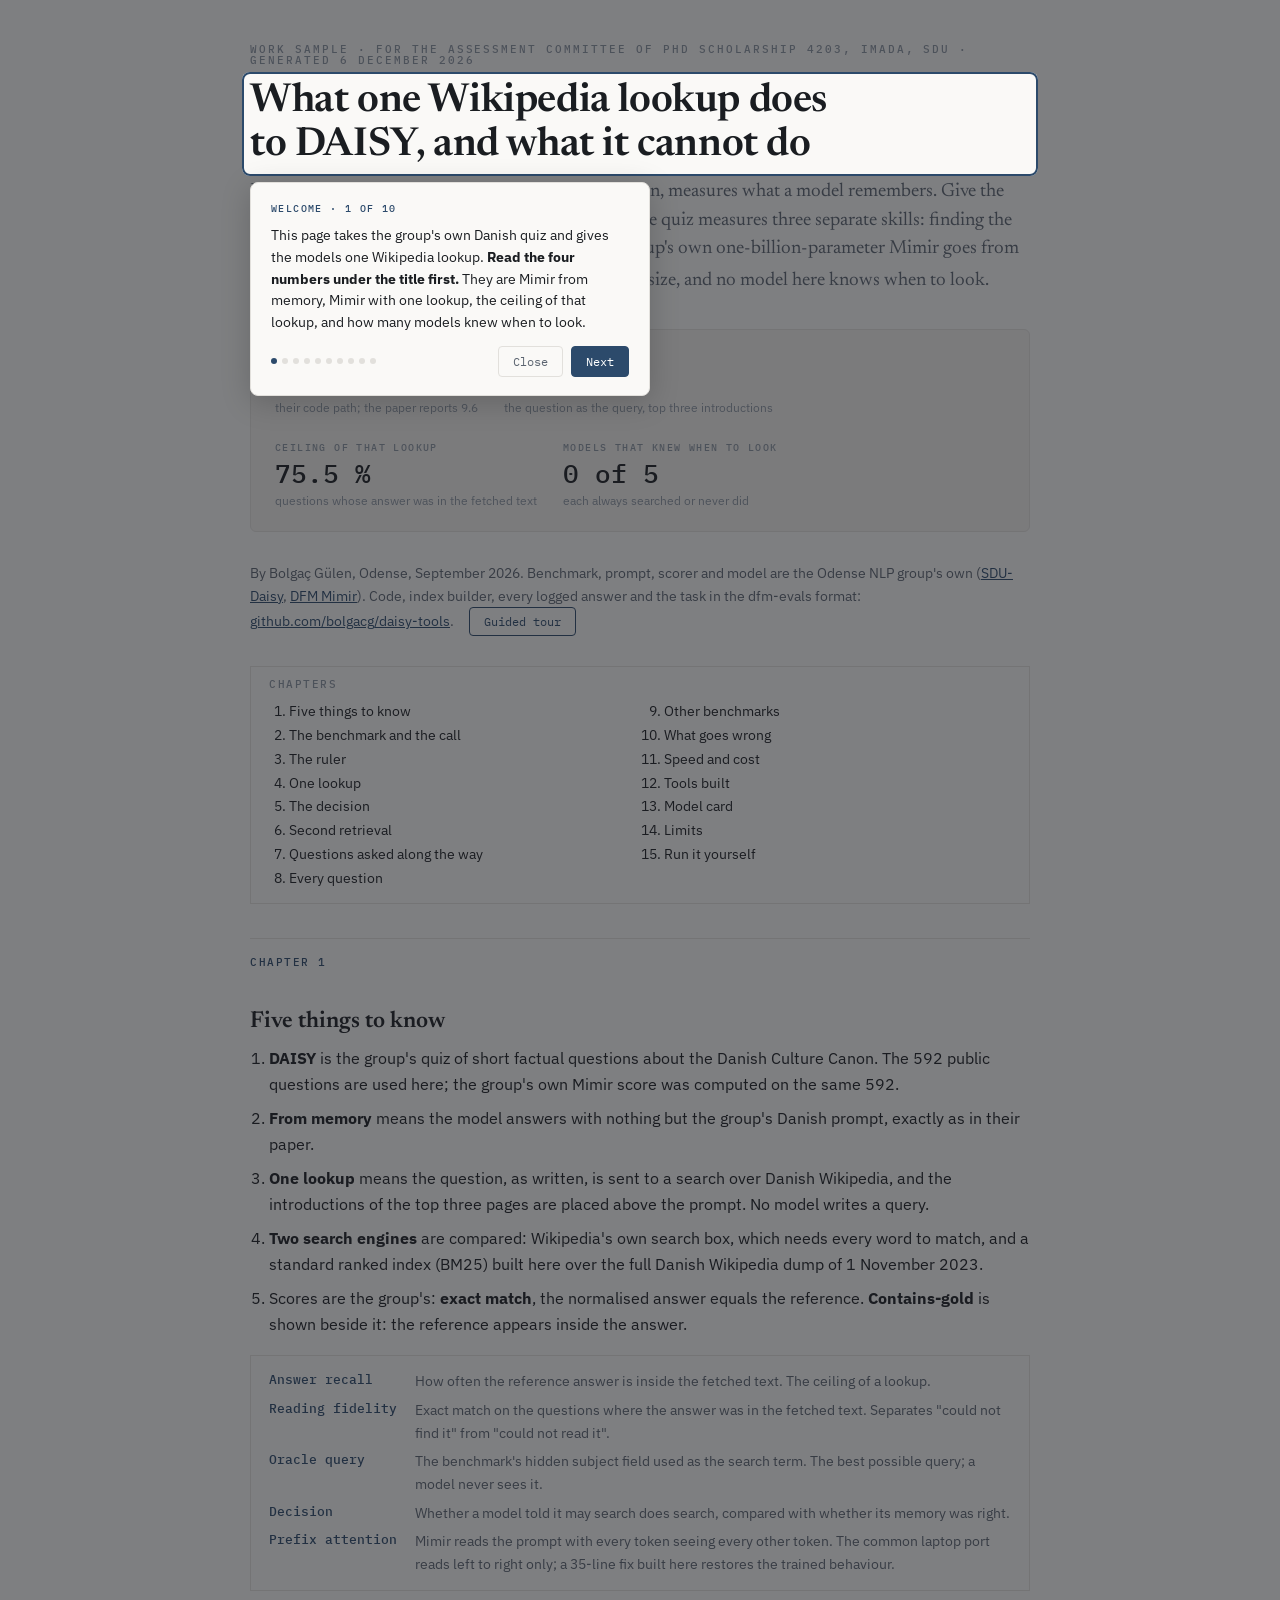
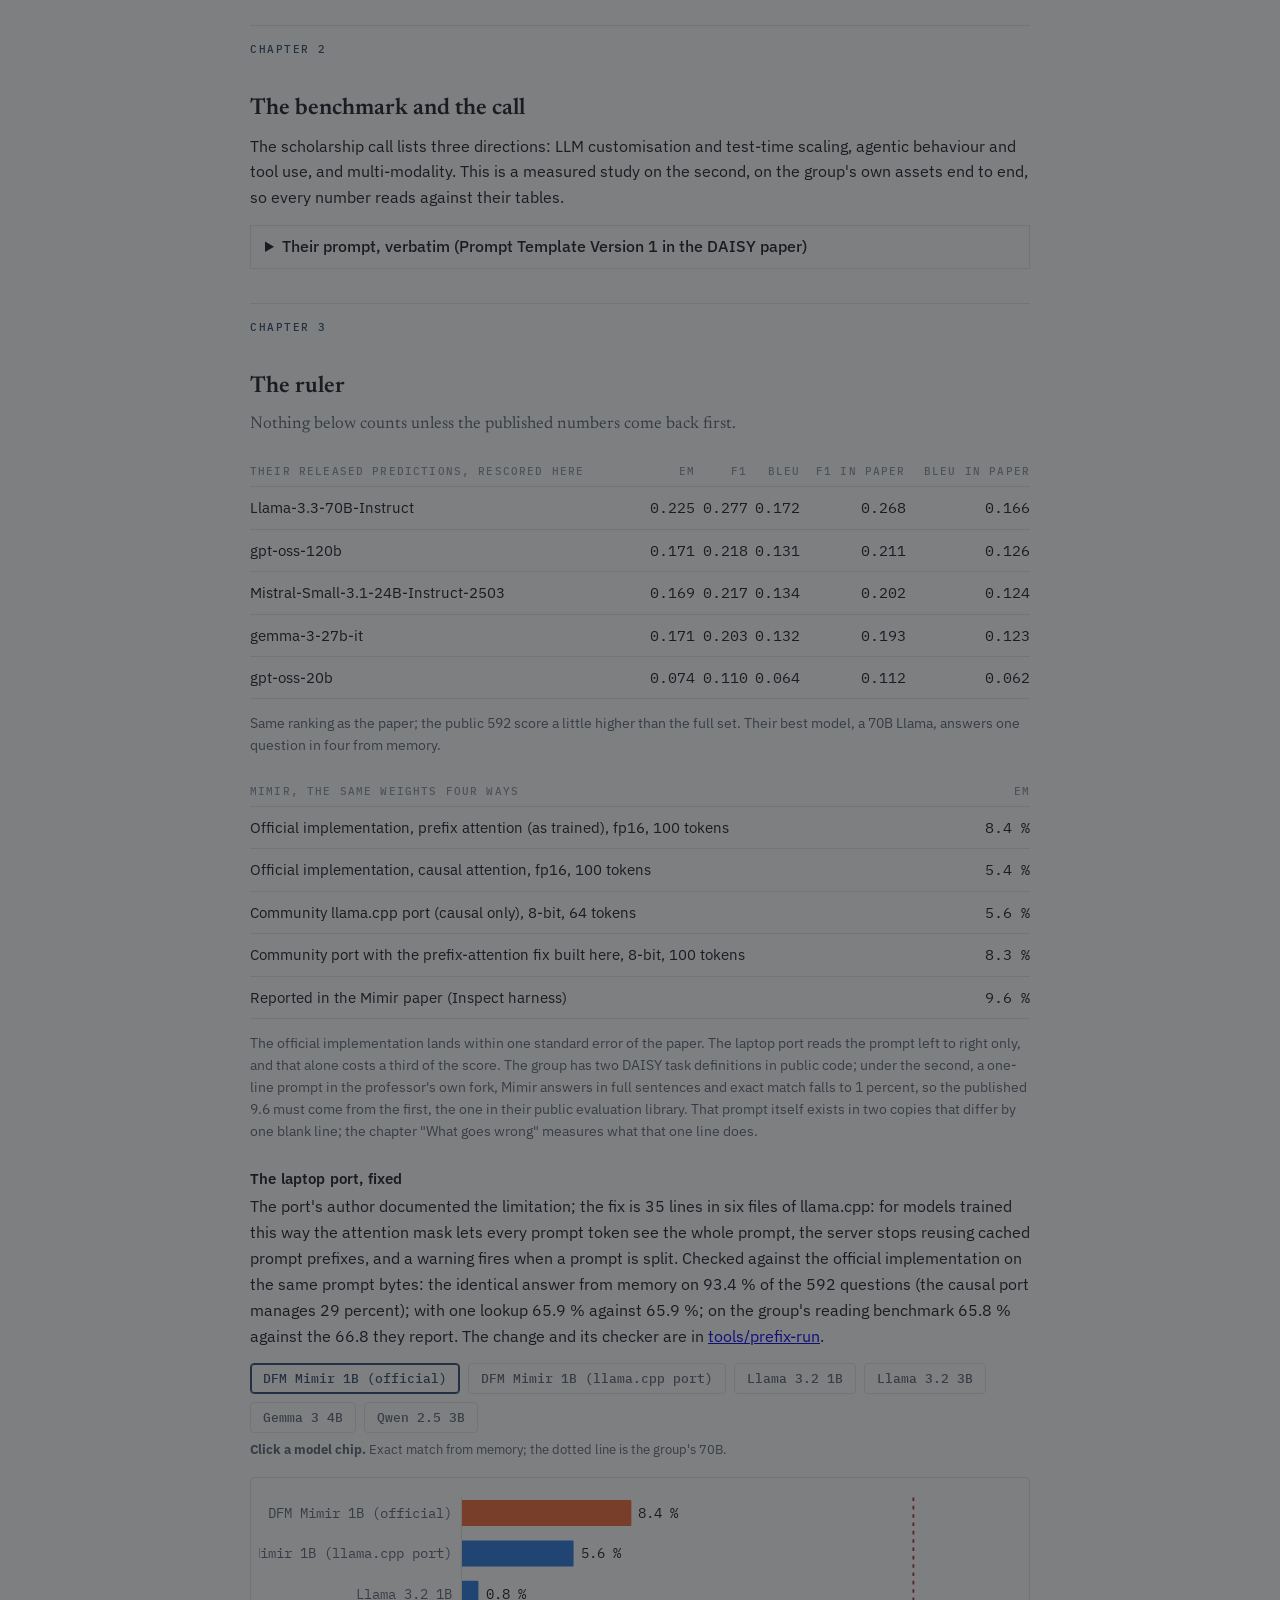
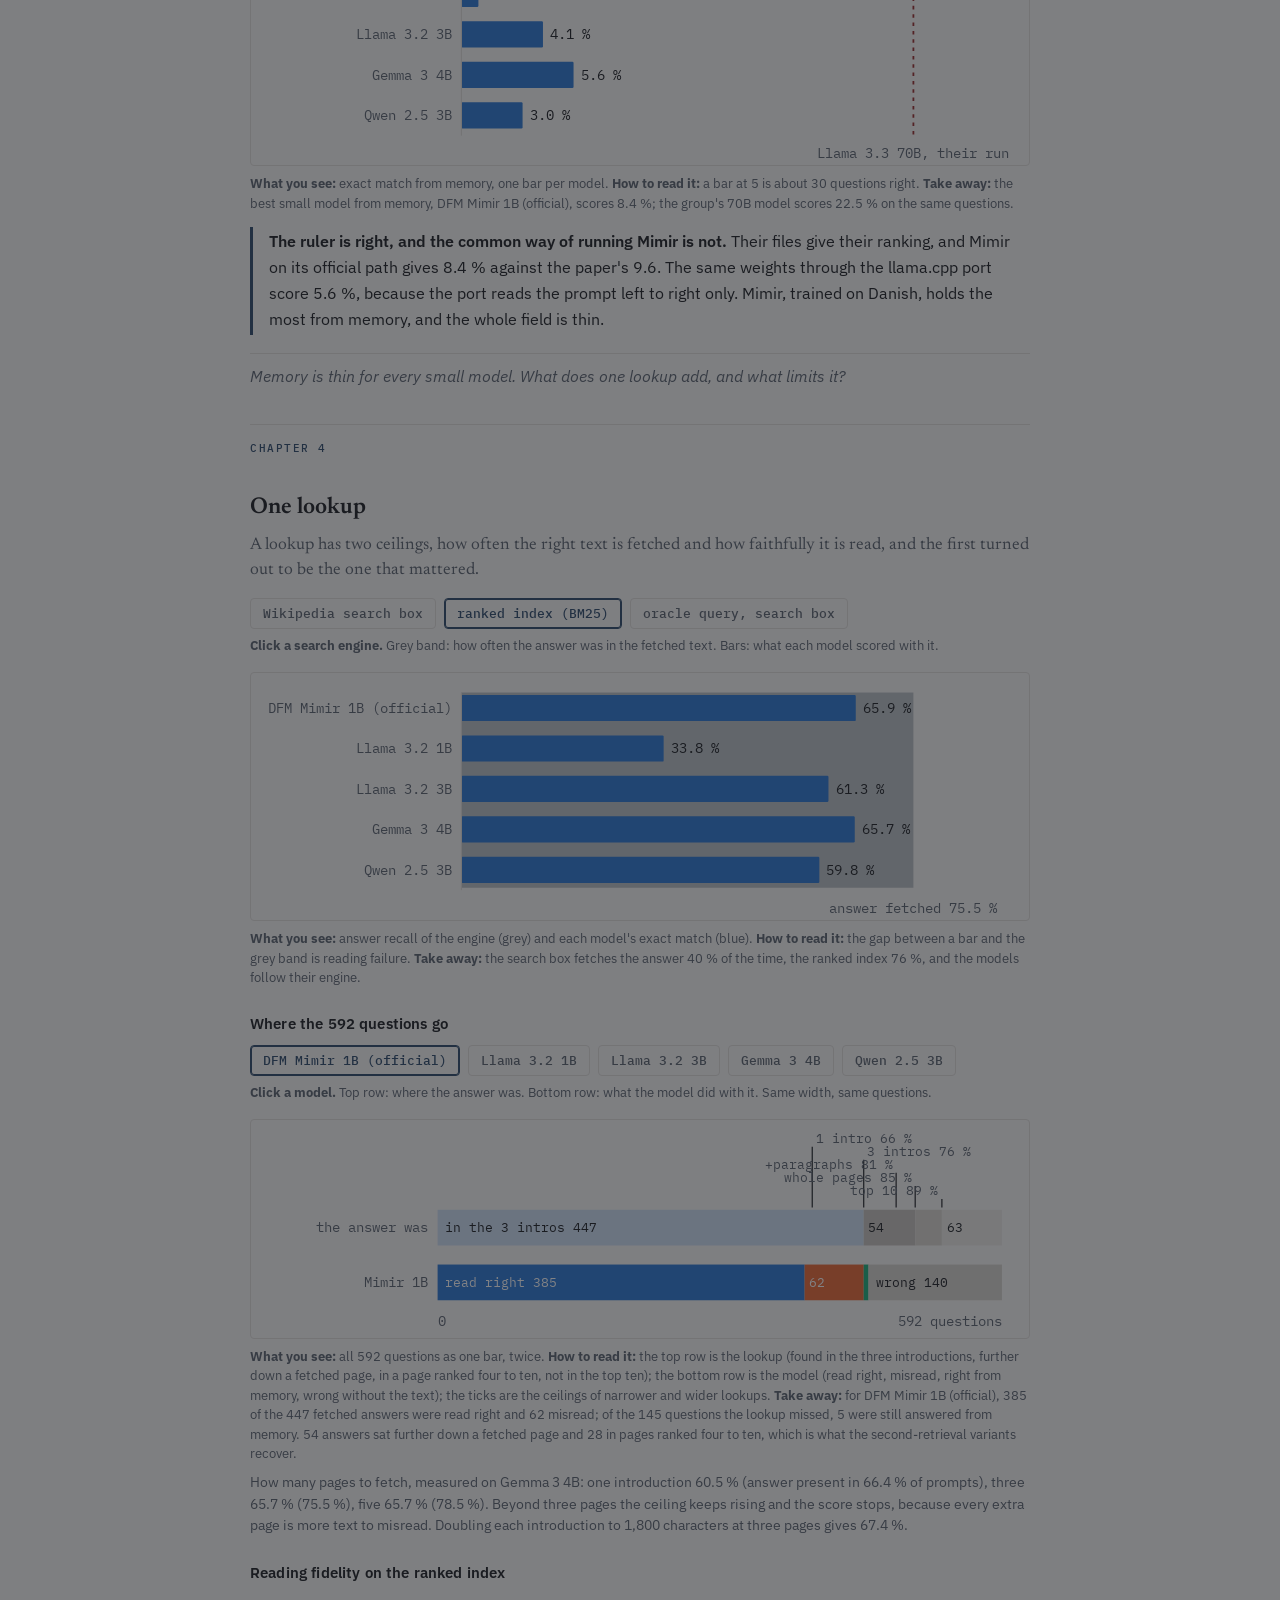
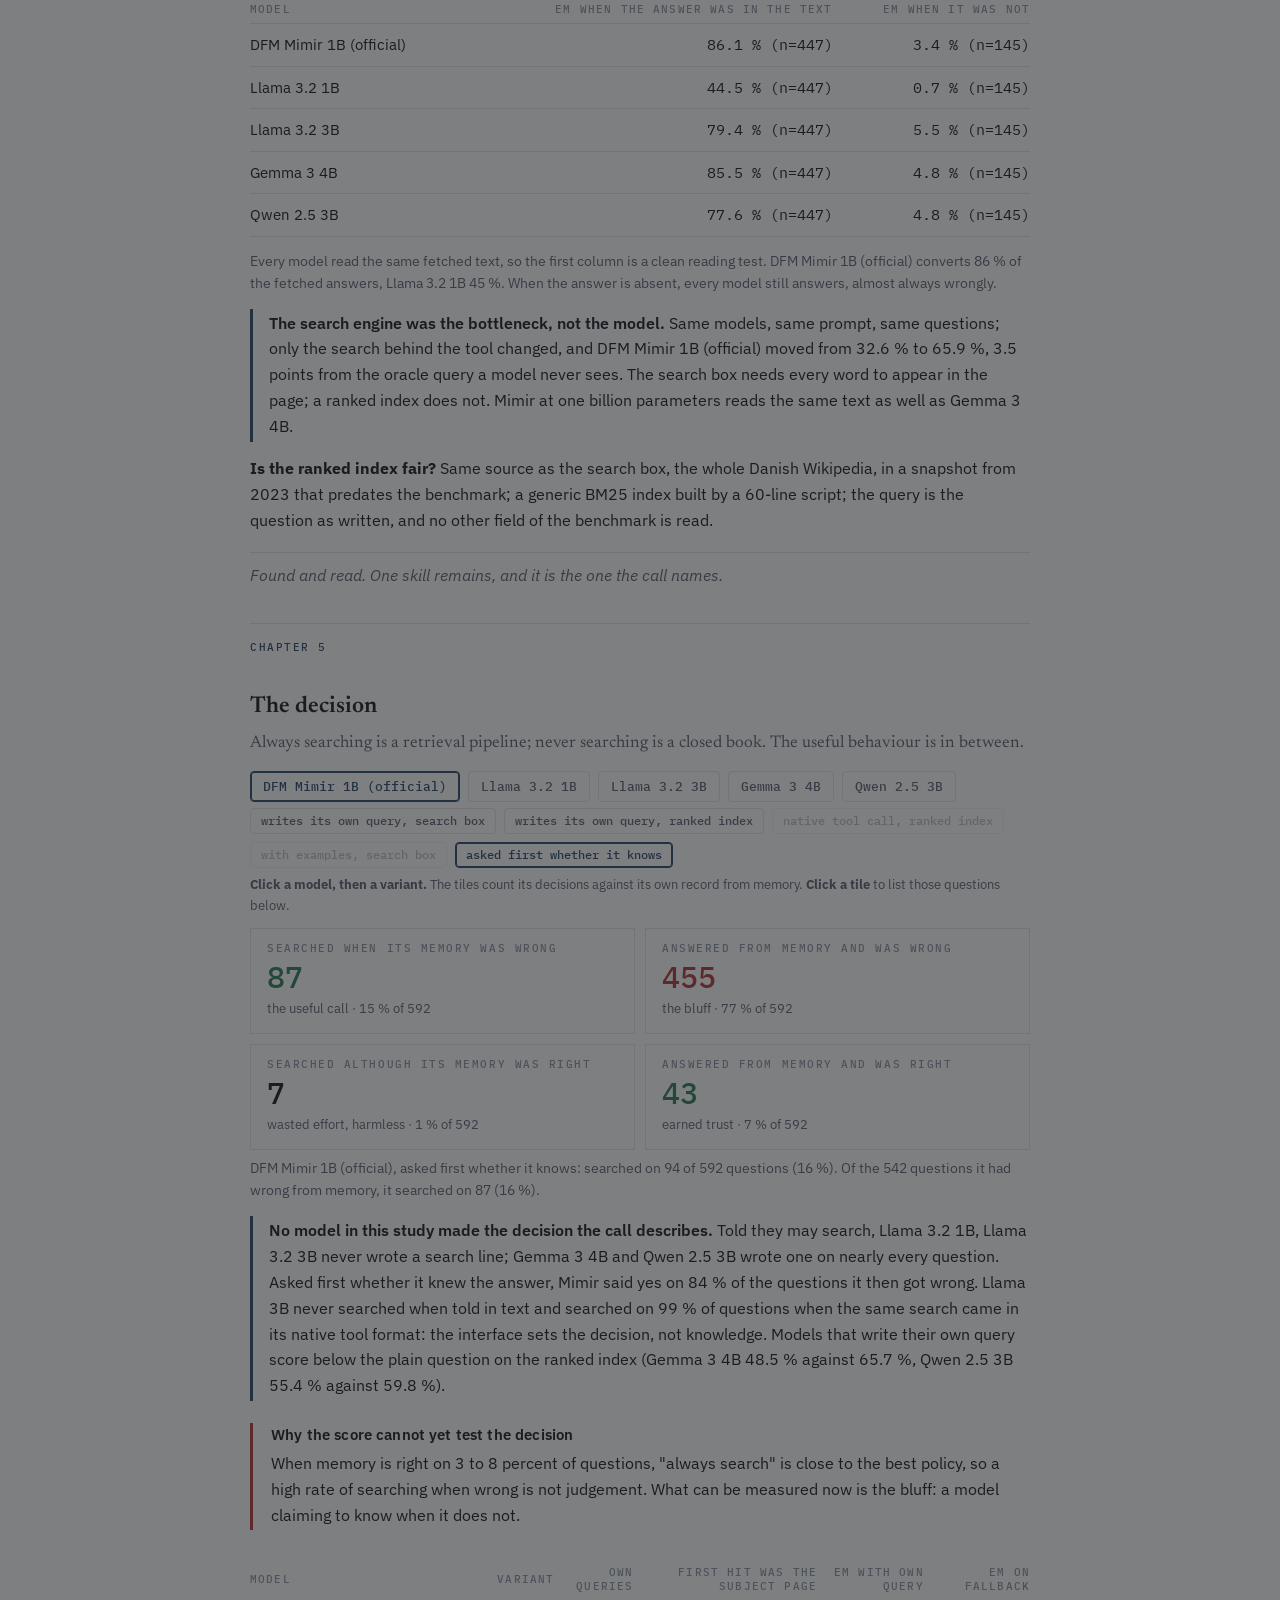
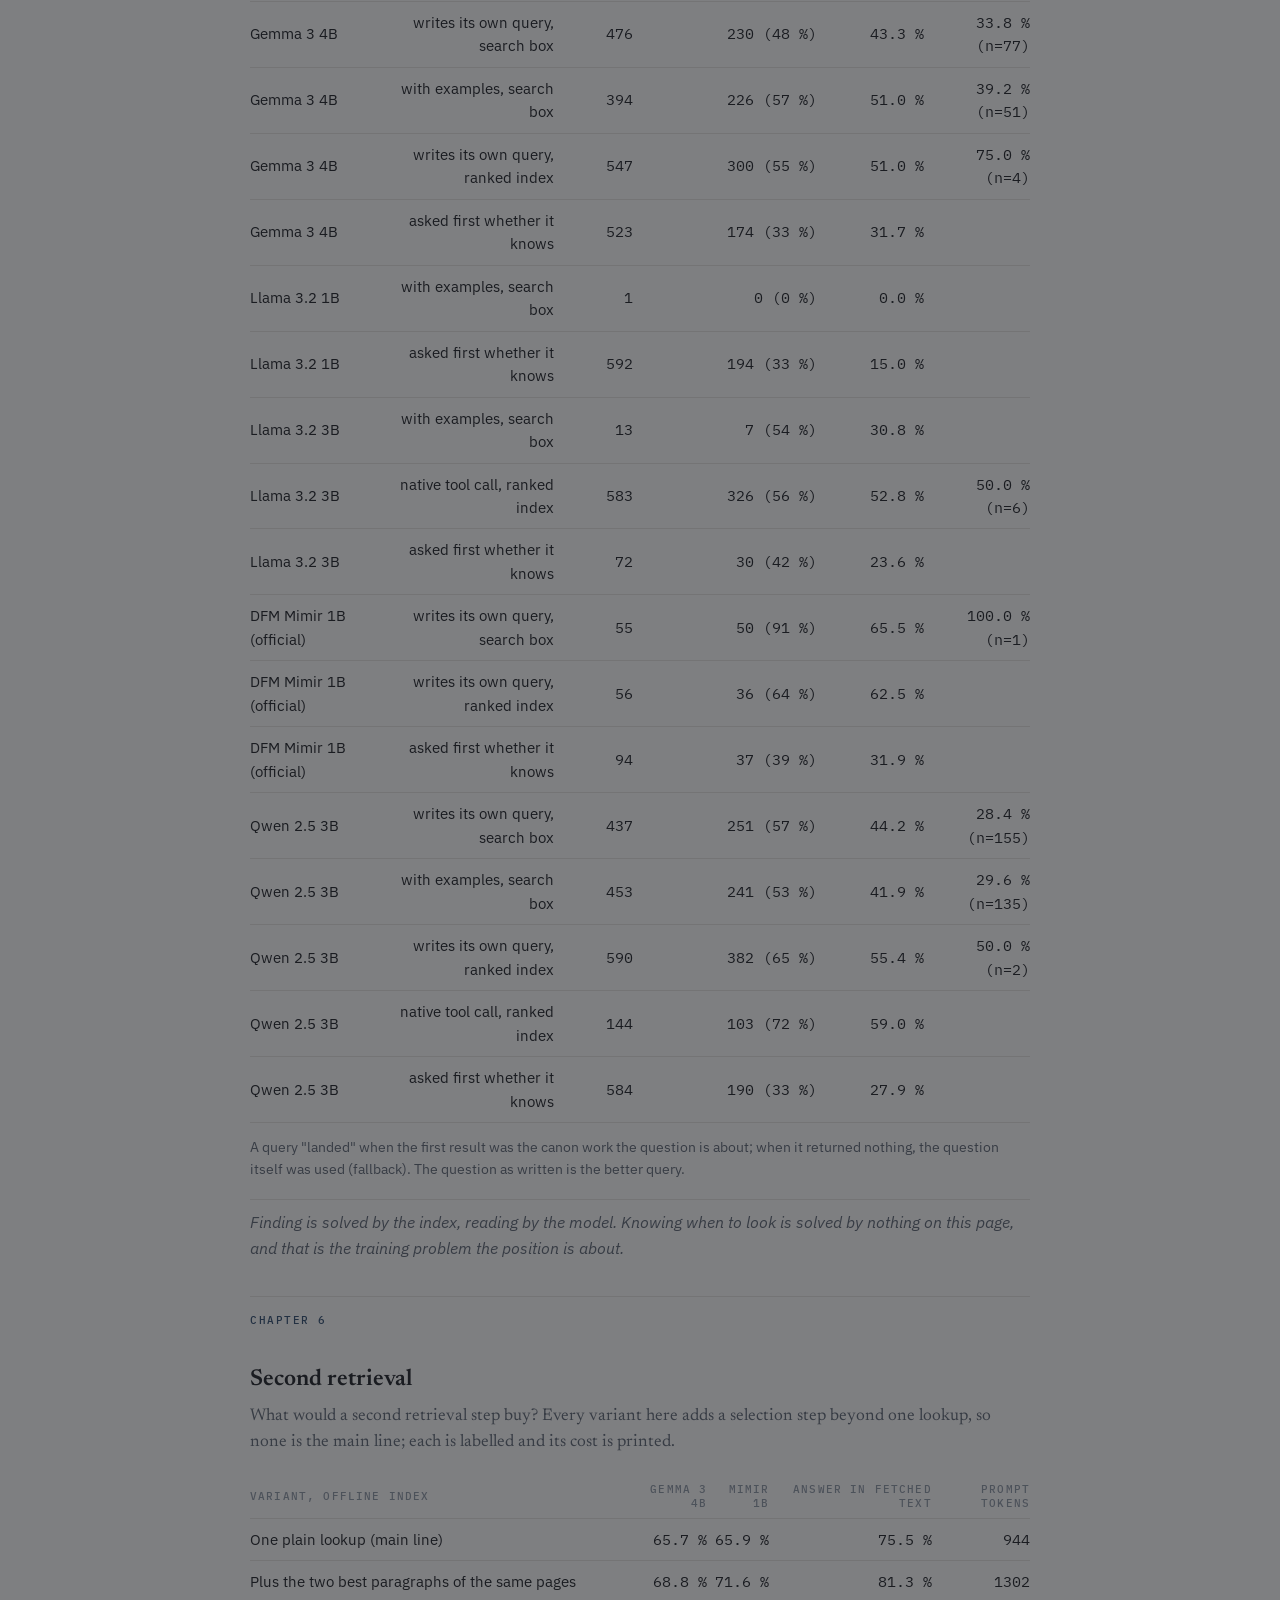
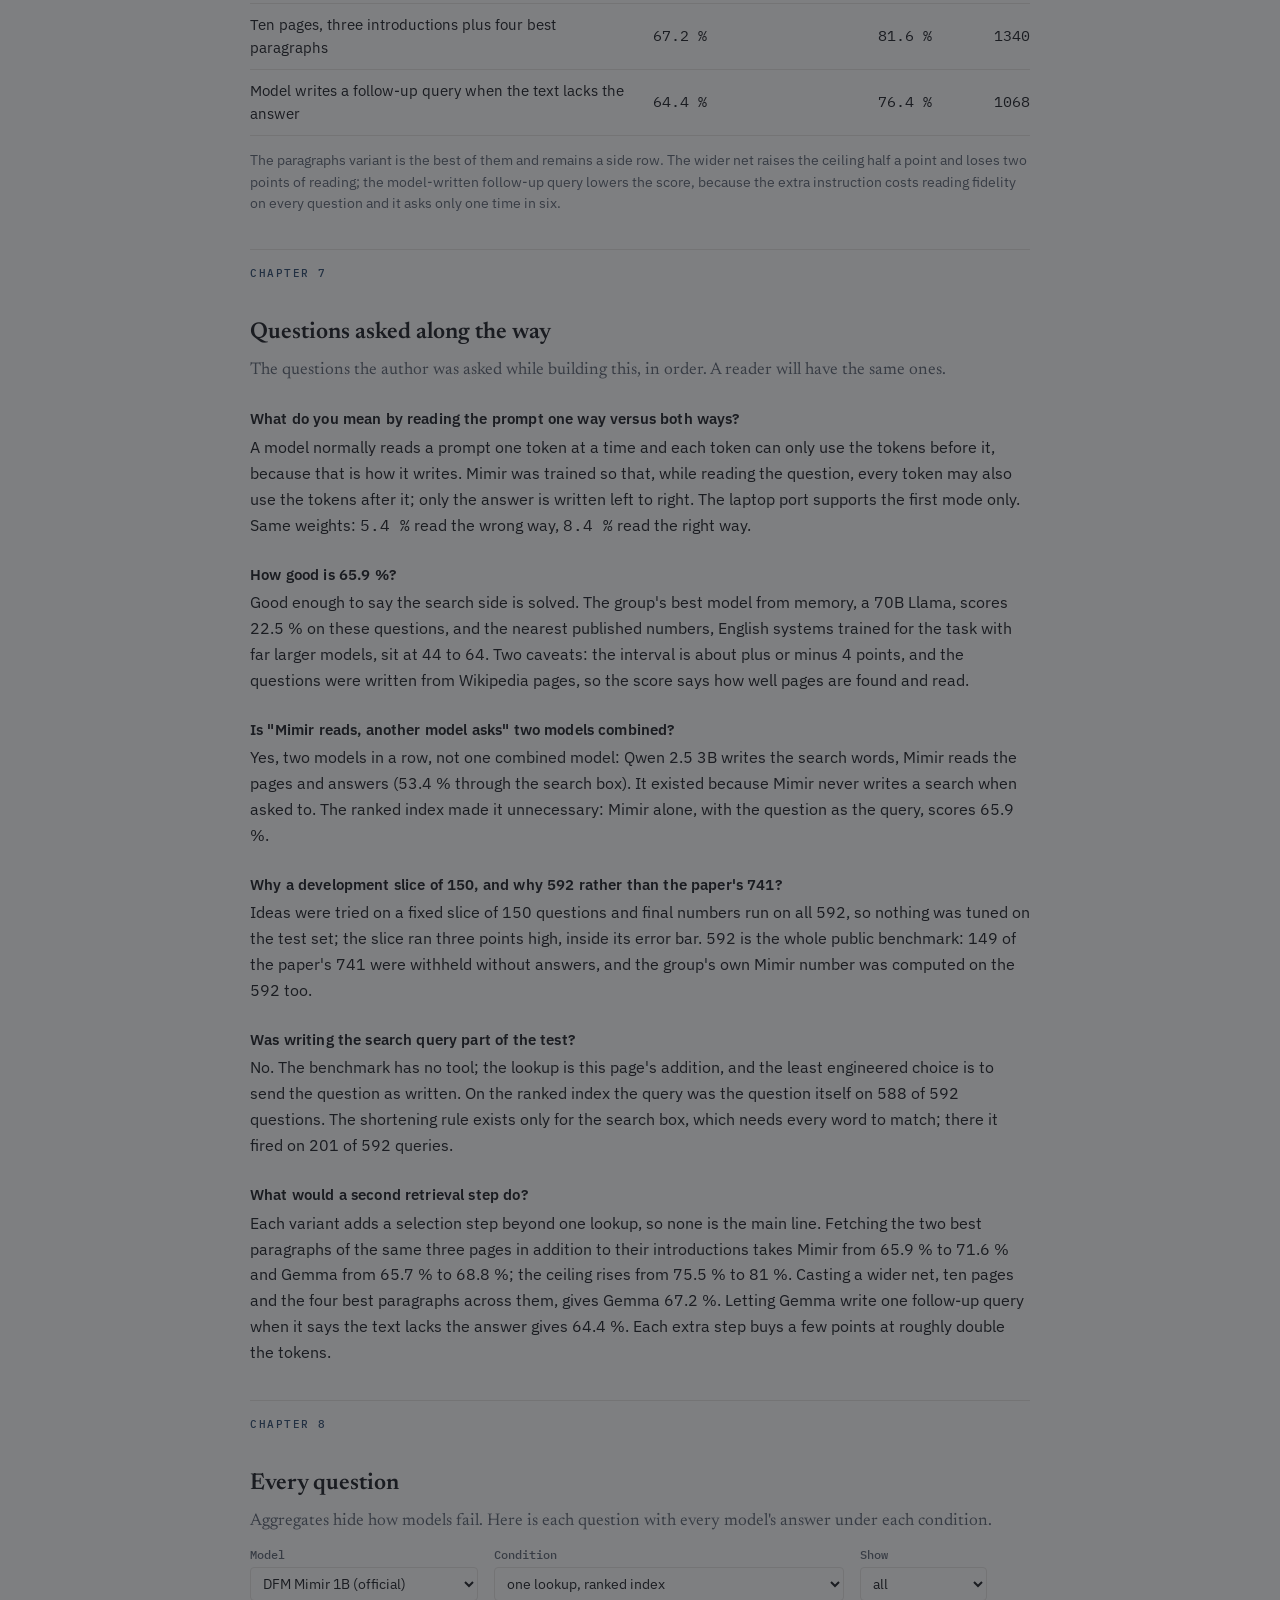
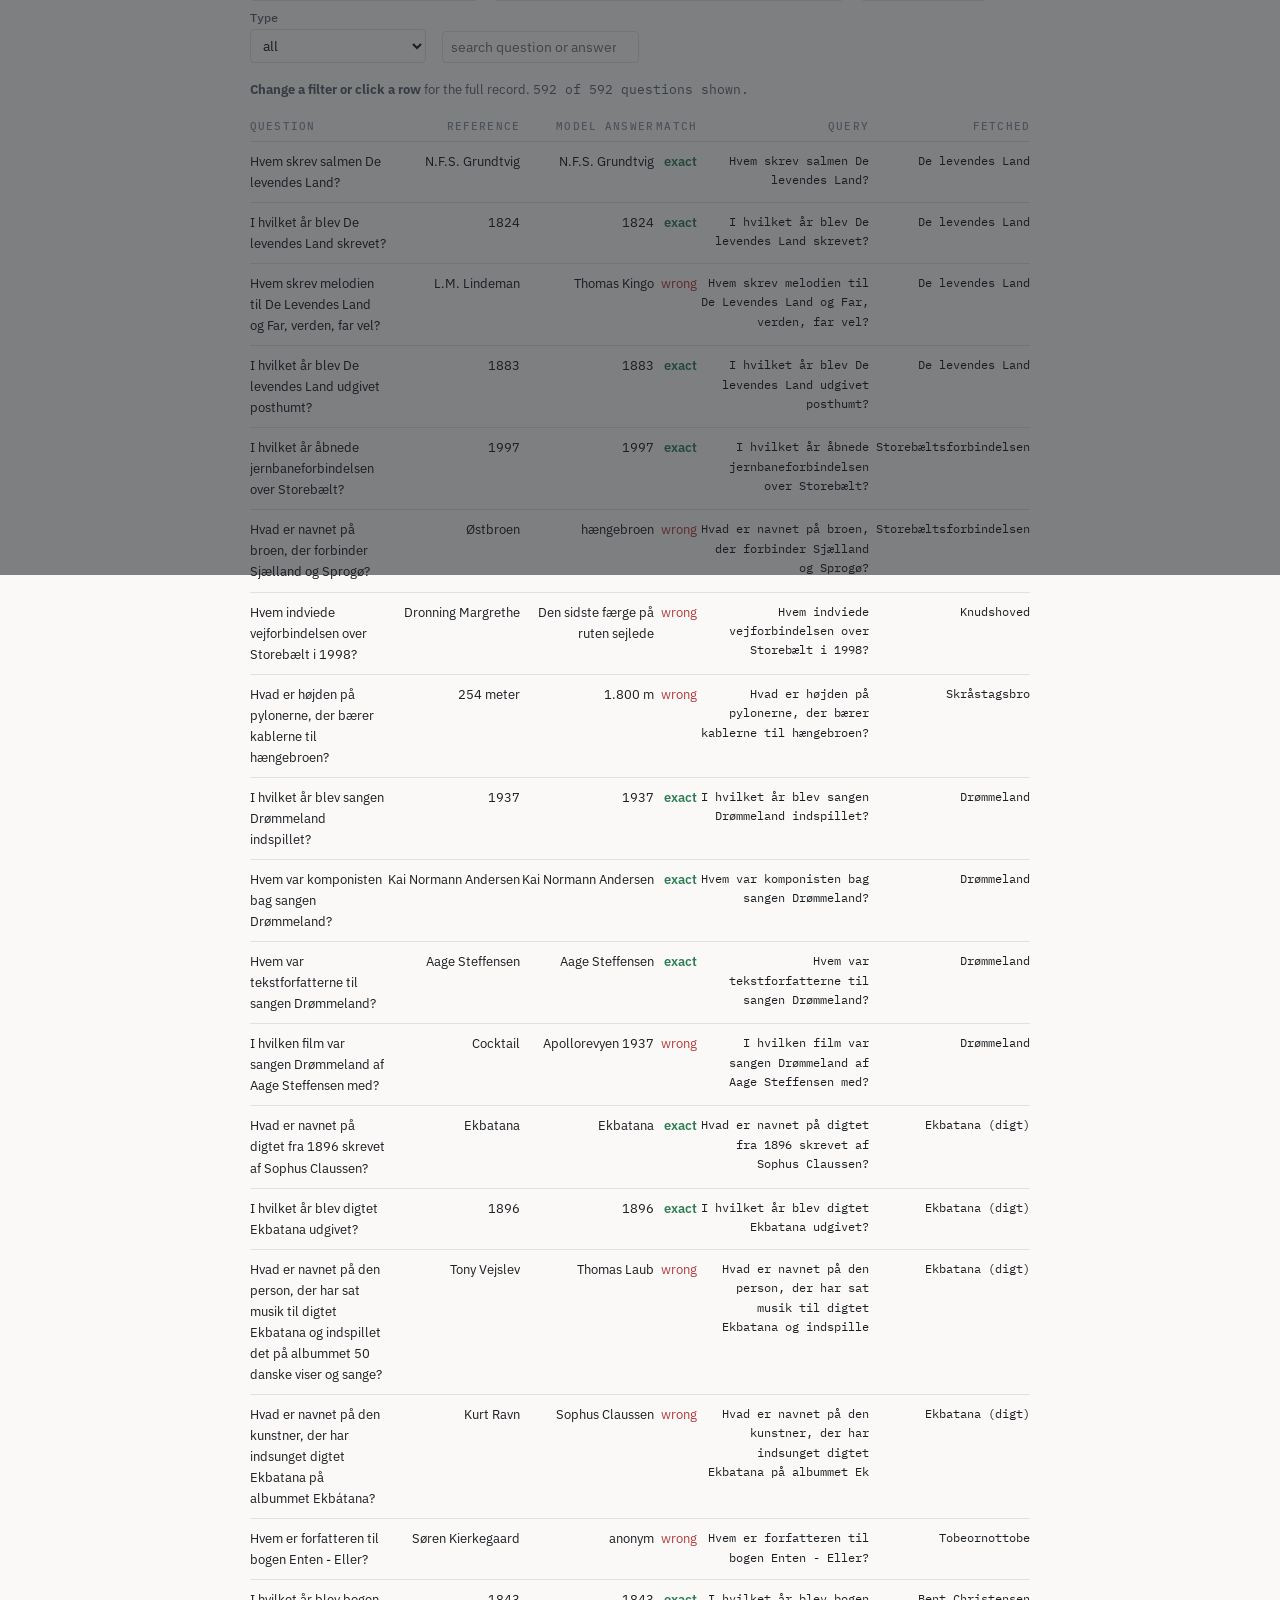
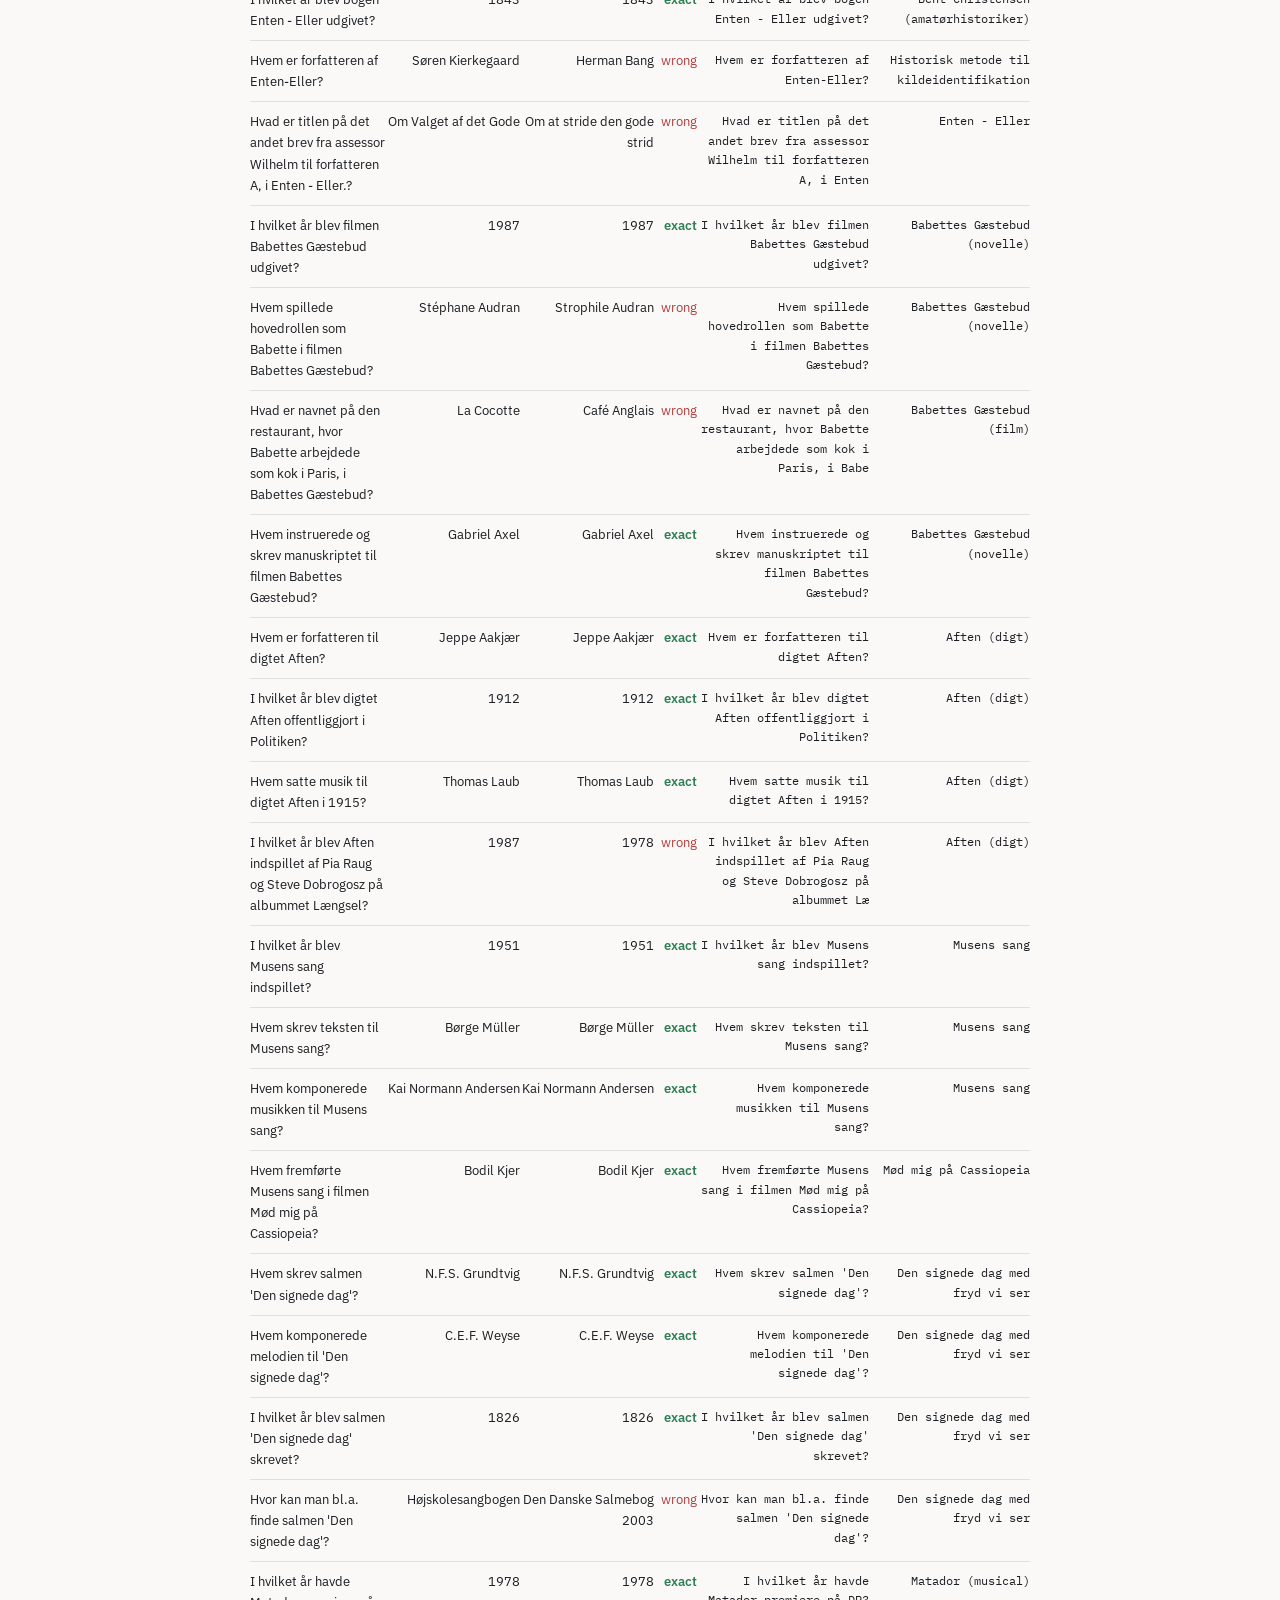
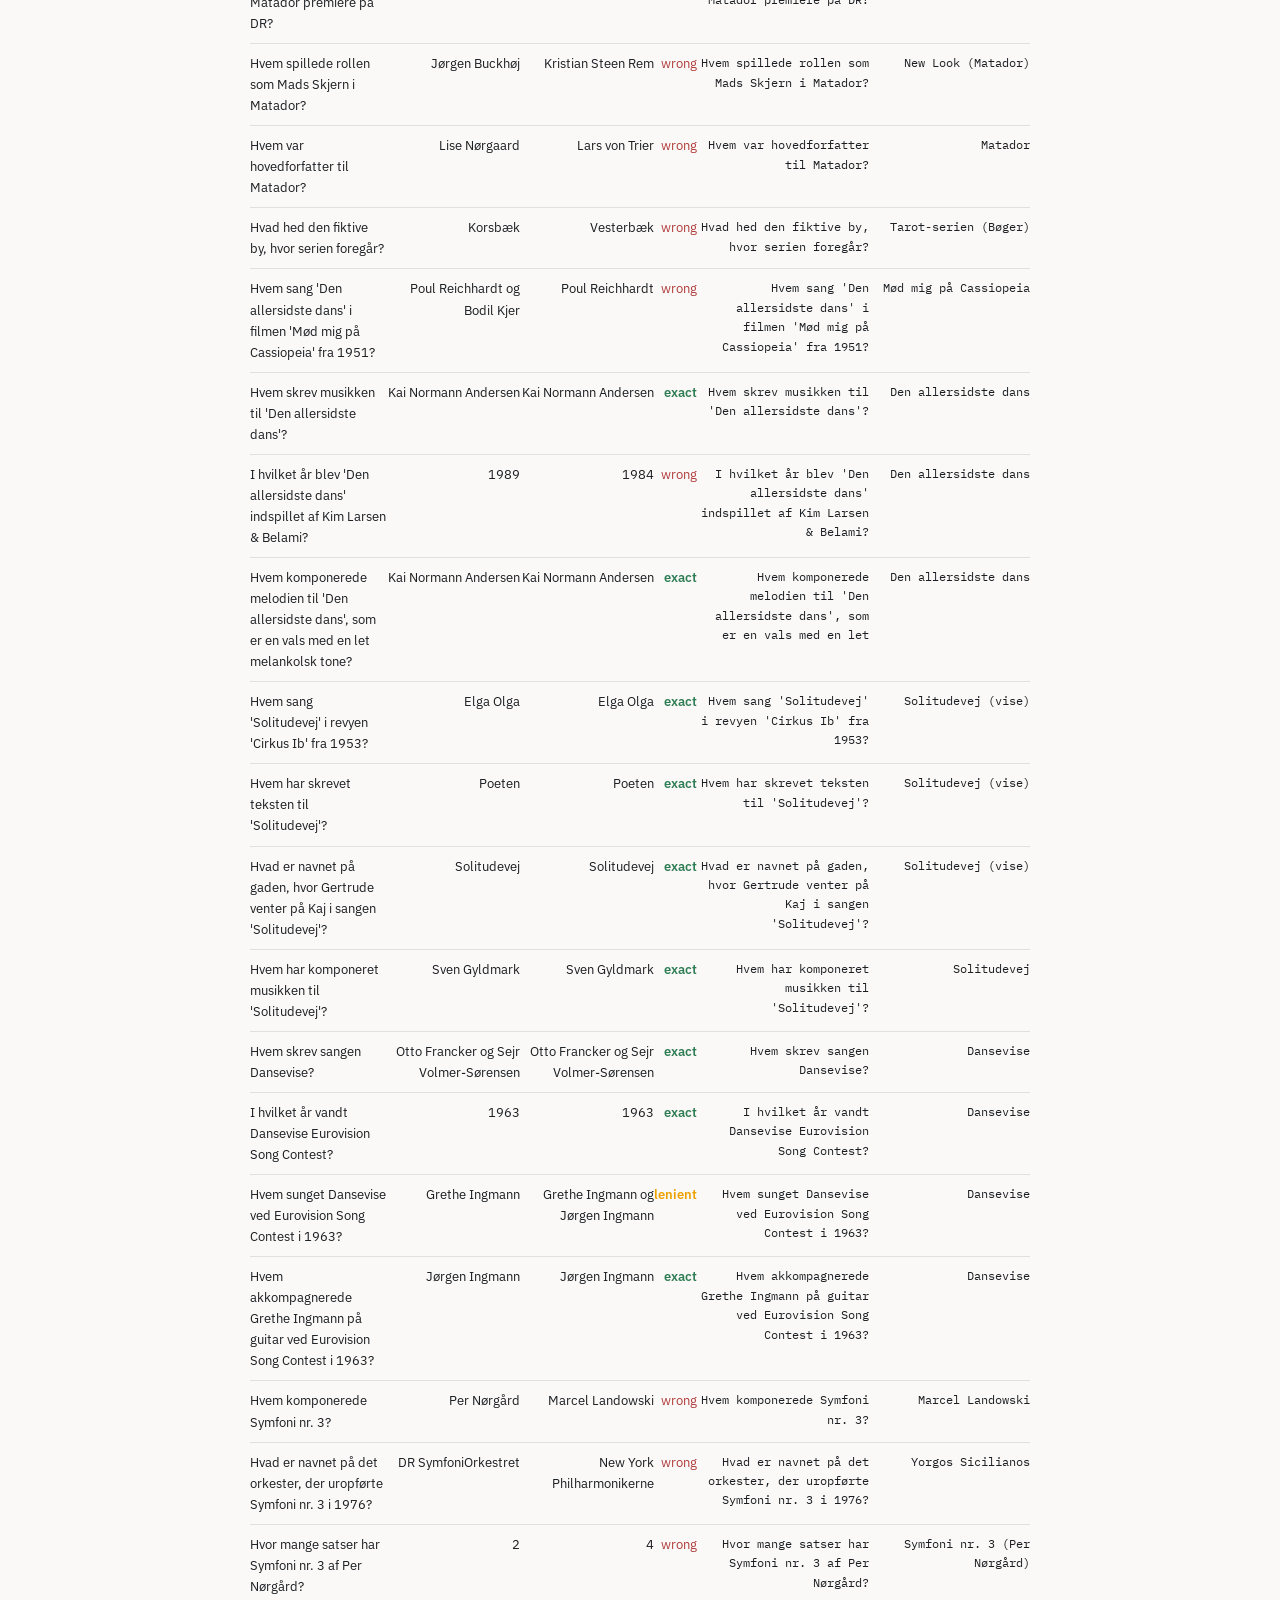
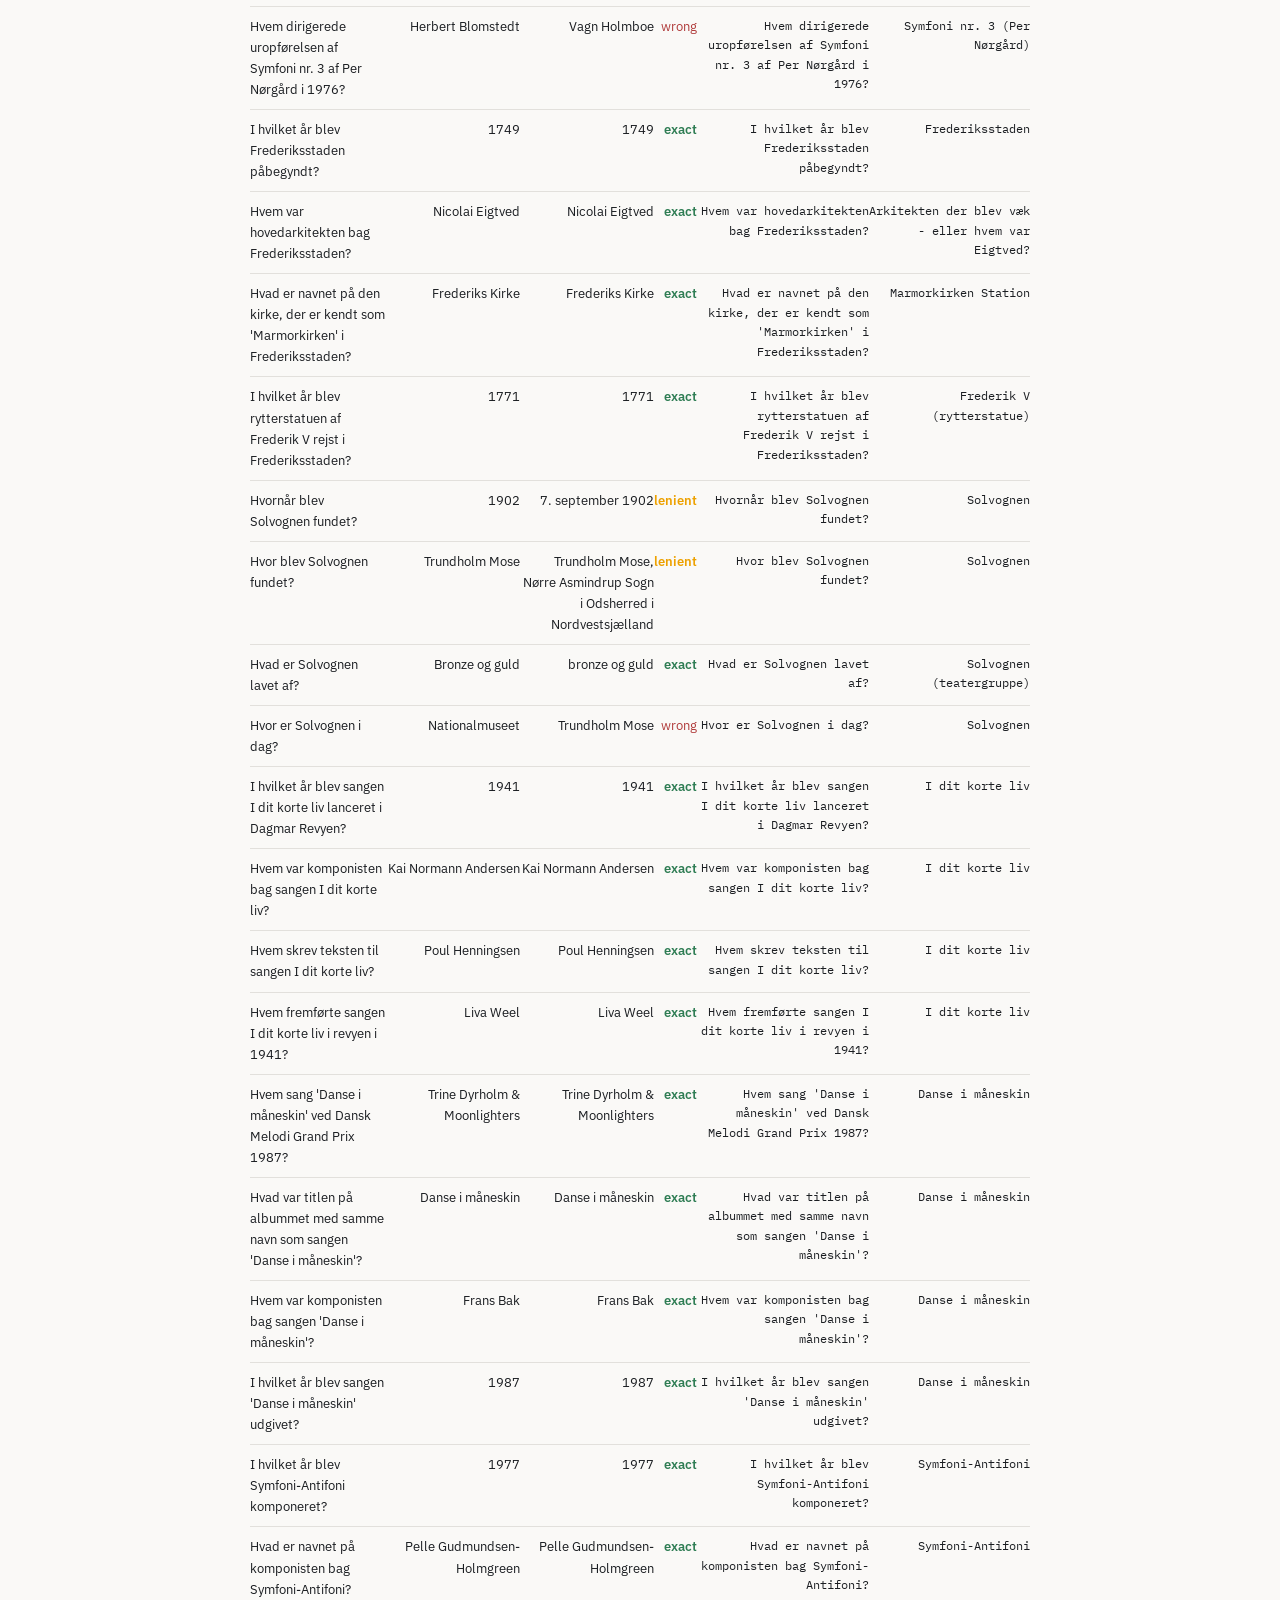
==== commit 717c4445: "Page: the laptop port fixed, as a section of the ruler chapter; README sentence" ====
--- a/site/index.html
+++ b/site/index.html
@@ -50,7 +50,7 @@
     <dt>Reading fidelity</dt><dd>Exact match on the questions where the answer was in the fetched text. Separates "could not find it" from "could not read it".</dd>
     <dt>Oracle query</dt><dd>The benchmark's hidden subject field used as the search term. The best possible query; a model never sees it.</dd>
     <dt>Decision</dt><dd>Whether a model told it may search does search, compared with whether its memory was right.</dd>
-    <dt>Prefix attention</dt><dd>Mimir reads the prompt with every token seeing every other token. The common laptop port reads left to right only.</dd>
+    <dt>Prefix attention</dt><dd>Mimir reads the prompt with every token seeing every other token. The common laptop port reads left to right only; a 35-line fix built here restores the trained behaviour.</dd>
   </dl>
 </section>
 
@@ -76,8 +76,10 @@
   <p class="lede">Nothing below counts unless the published numbers come back first.</p>
   <div class="tscroll"><table id="reptable"><thead><tr><th>Their released predictions, rescored here</th><th>EM</th><th>F1</th><th>BLEU</th><th>F1 in paper</th><th>BLEU in paper</th></tr></thead><tbody></tbody></table></div>
   <p class="note">Same ranking as the paper; the public 592 score a little higher than the full set. Their best model, a 70B Llama, answers one question in four from memory.</p>
-  <div class="tscroll"><table id="mimirtable"><thead><tr><th>Mimir, the same weights three ways</th><th>EM</th></tr></thead><tbody></tbody></table></div>
+  <div class="tscroll"><table id="mimirtable"><thead><tr><th>Mimir, the same weights four ways</th><th>EM</th></tr></thead><tbody></tbody></table></div>
   <p class="note">The official implementation lands within one standard error of the paper. The laptop port reads the prompt left to right only, and that alone costs a third of the score. The group has two DAISY task definitions in public code; under the second, a one-line prompt in the professor's own fork, Mimir answers in full sentences and exact match falls to 1 percent, so the published 9.6 must come from the first, the one in their public evaluation library. That prompt itself exists in two copies that differ by one blank line; the chapter "What goes wrong" measures what that one line does.</p>
+  <h3>The laptop port, fixed</h3>
+  <p><span data-fill="port_fix_note"></span> The change and its checker are in <a href="https://github.com/bolgacg/daisy-tools/tree/master/tools/prefix-run">tools/prefix-run</a>.</p>
   <div class="controls" id="a1controls">
     <div class="chips" id="a1chips"></div>
     <p class="hint"><b>Click a model chip.</b> Exact match from memory; the dotted line is the group's 70B.</p>
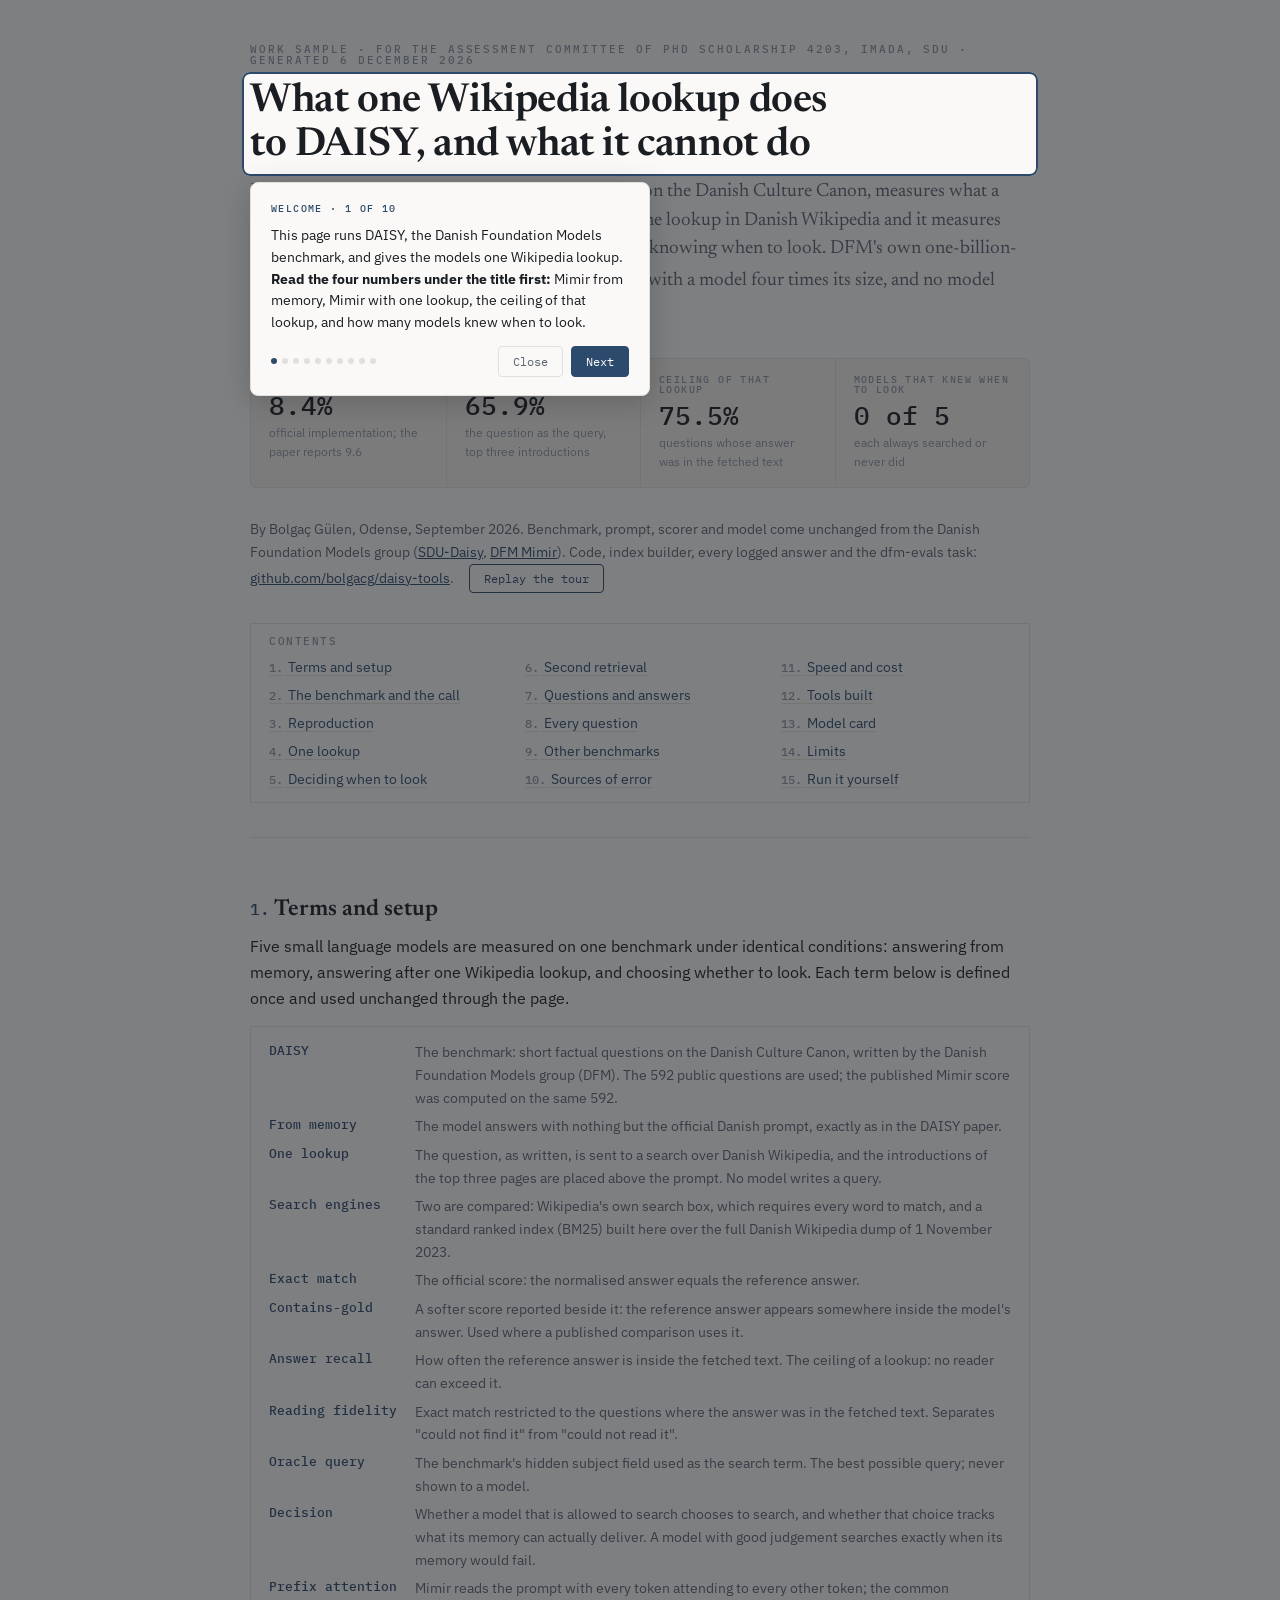
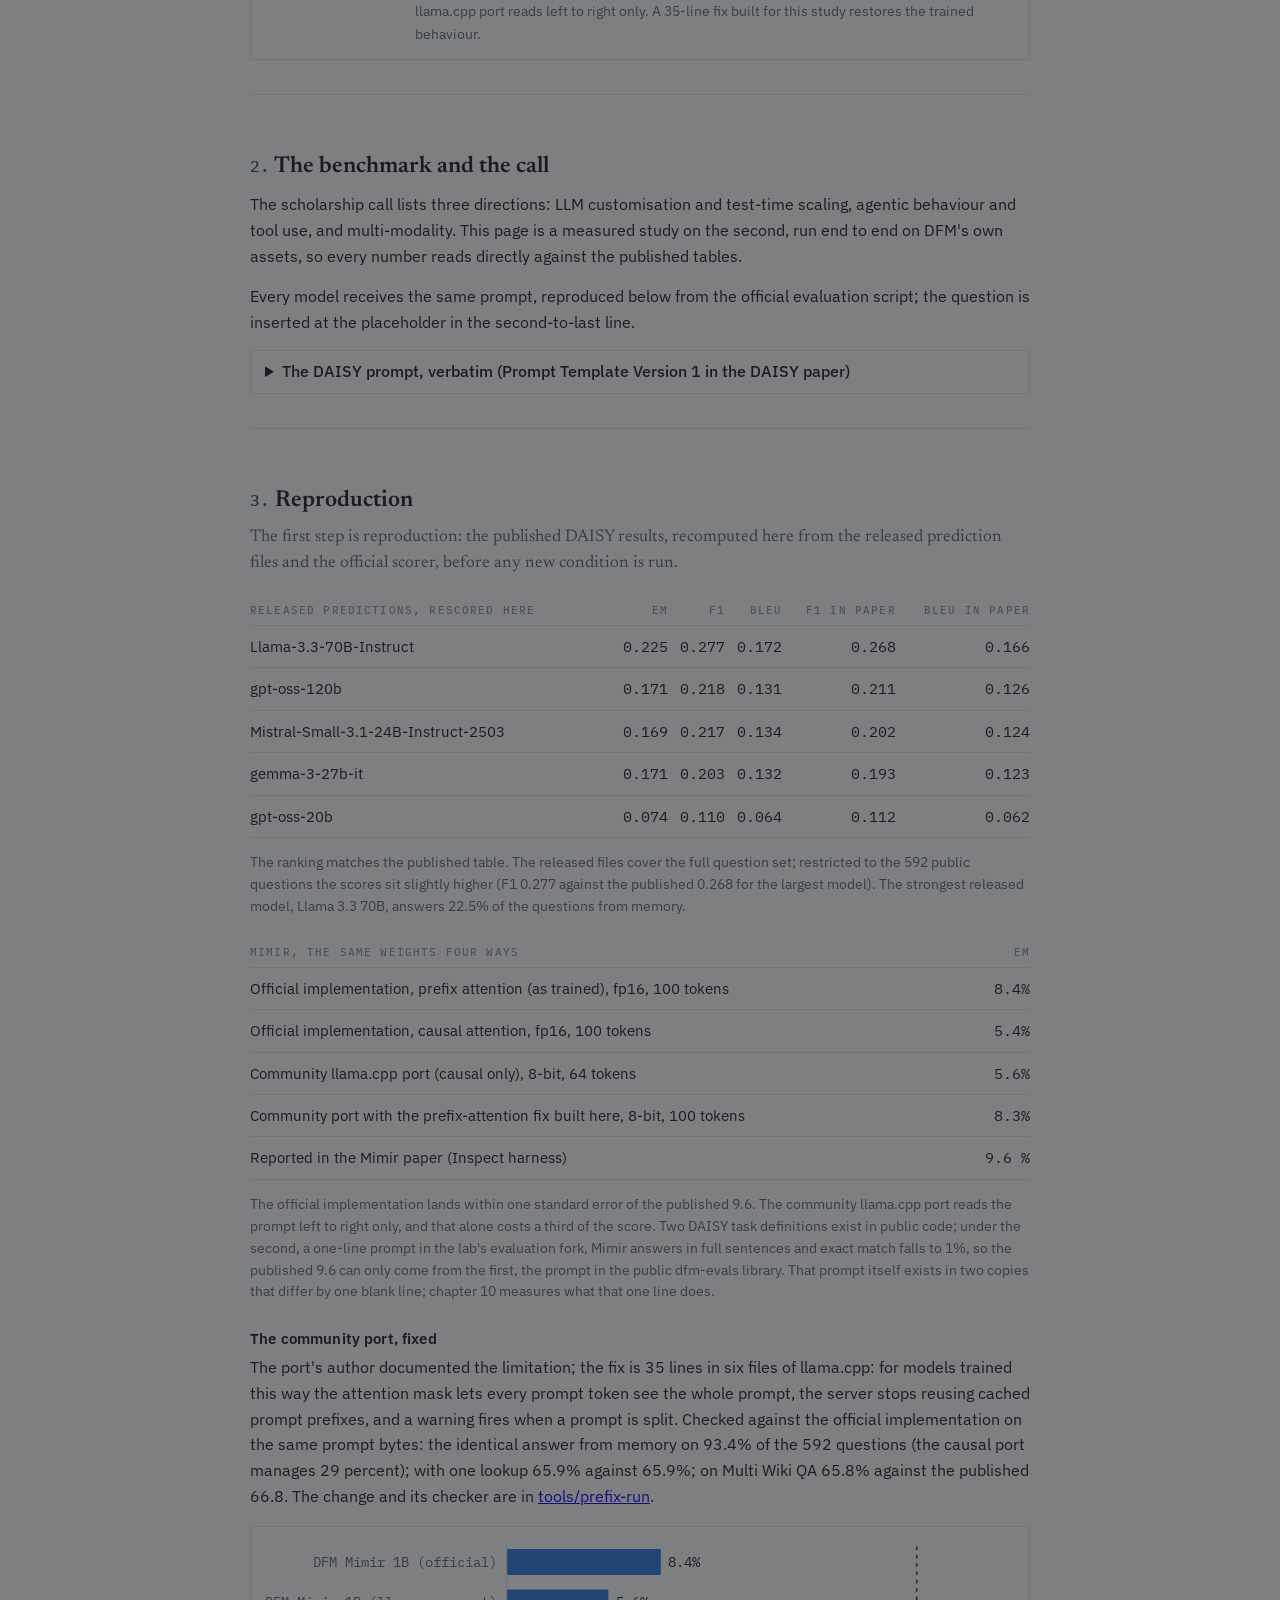
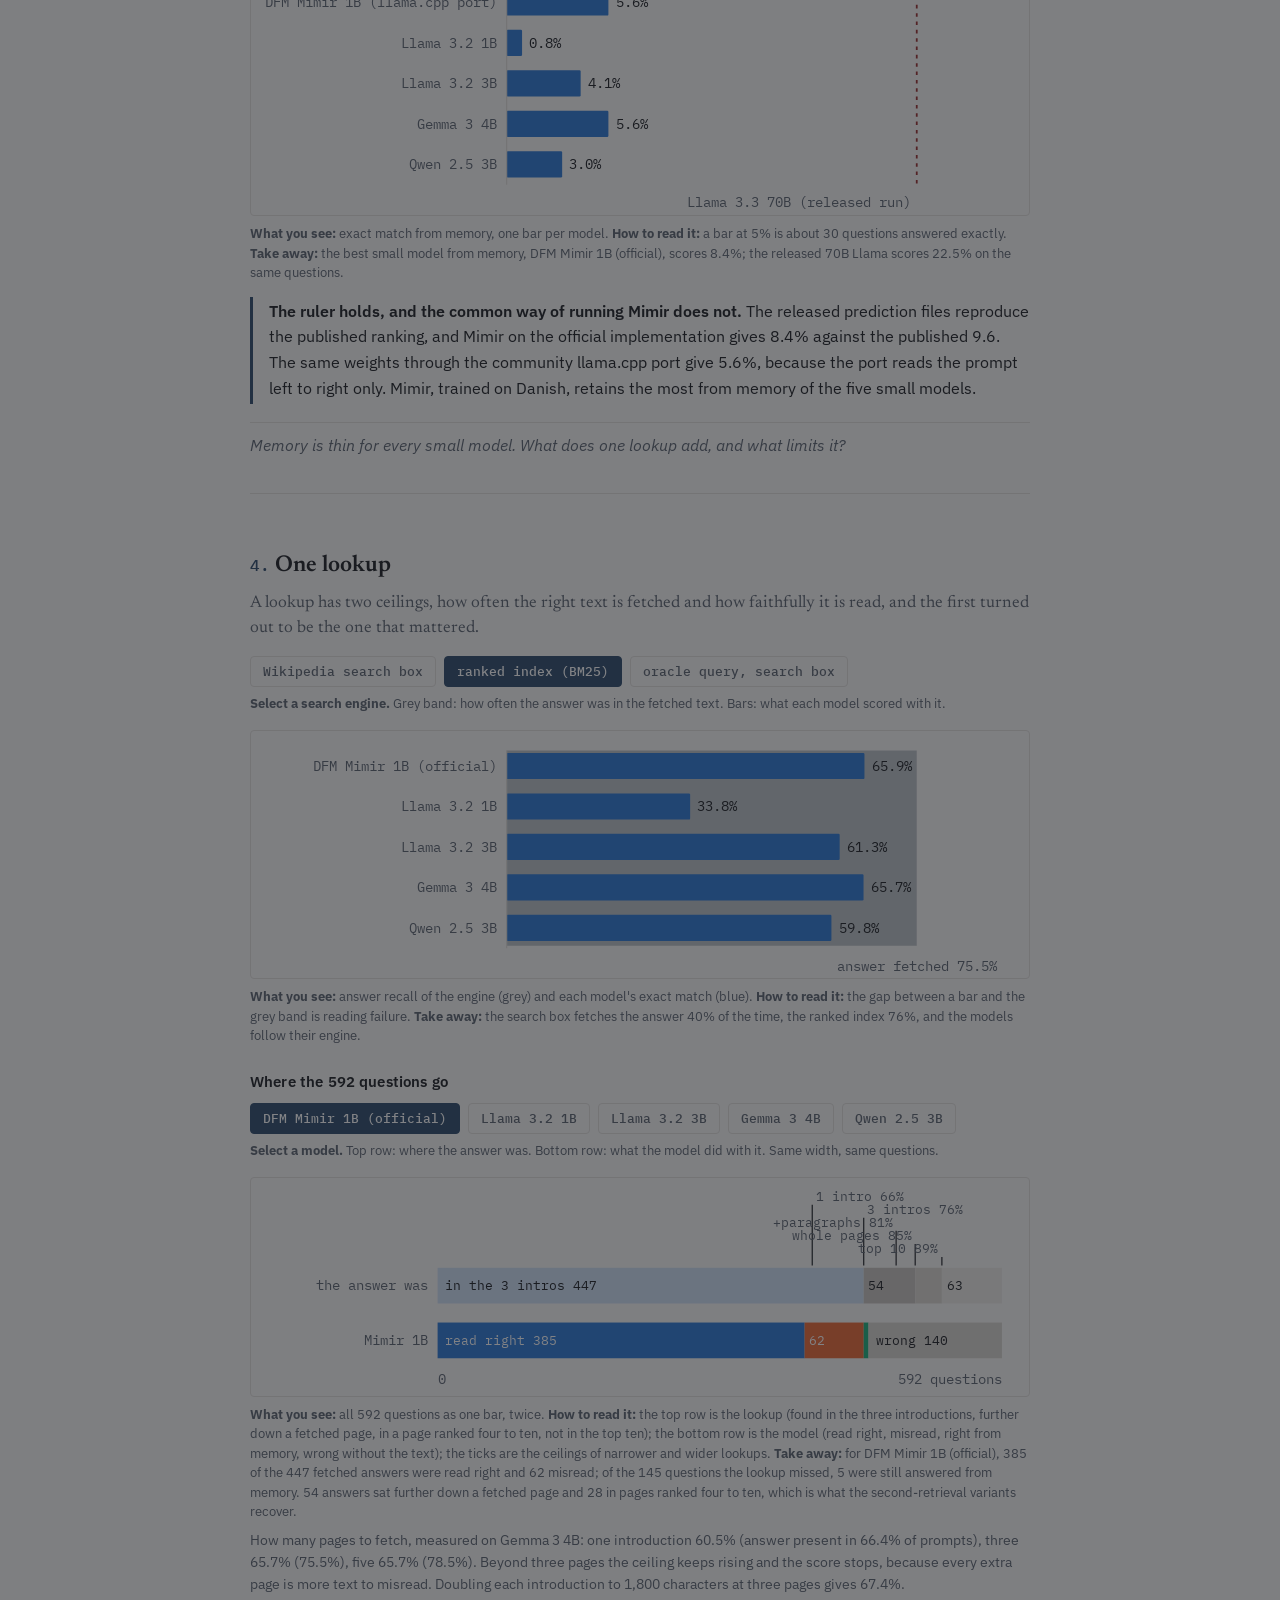
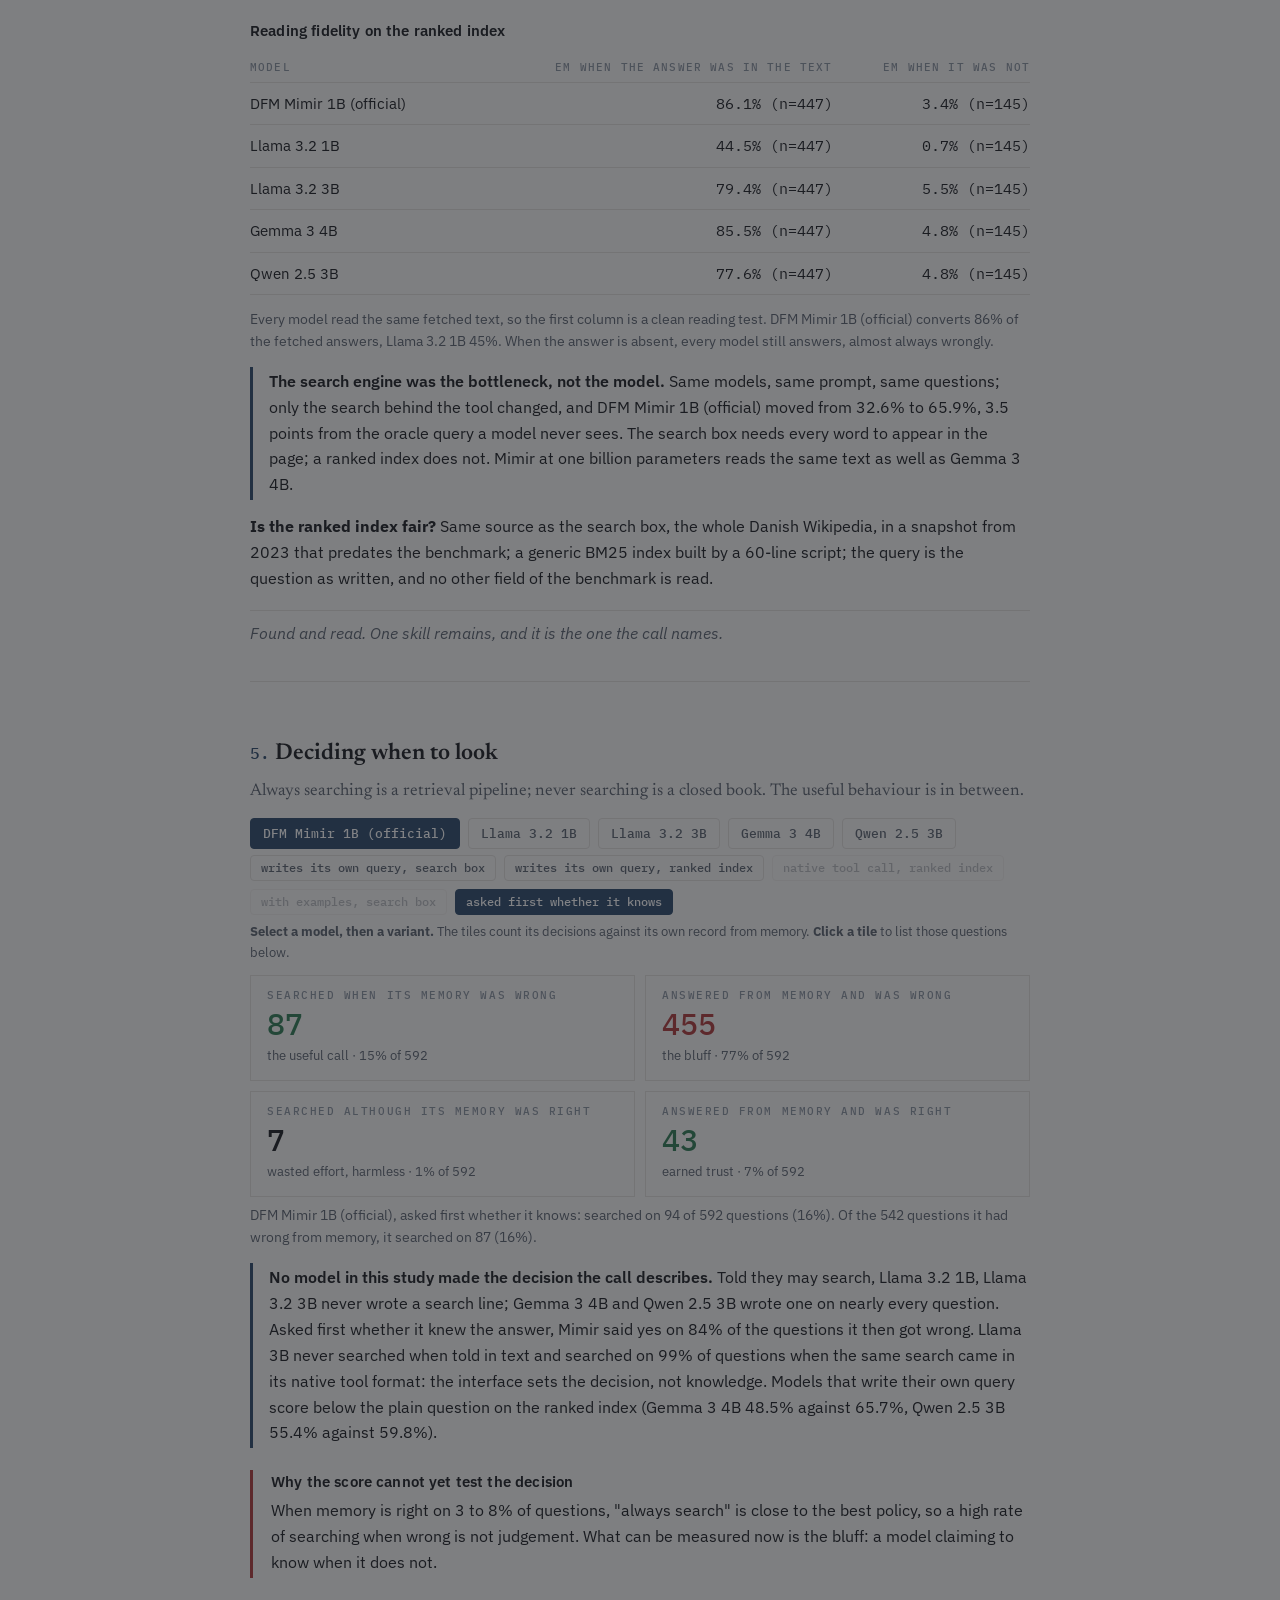
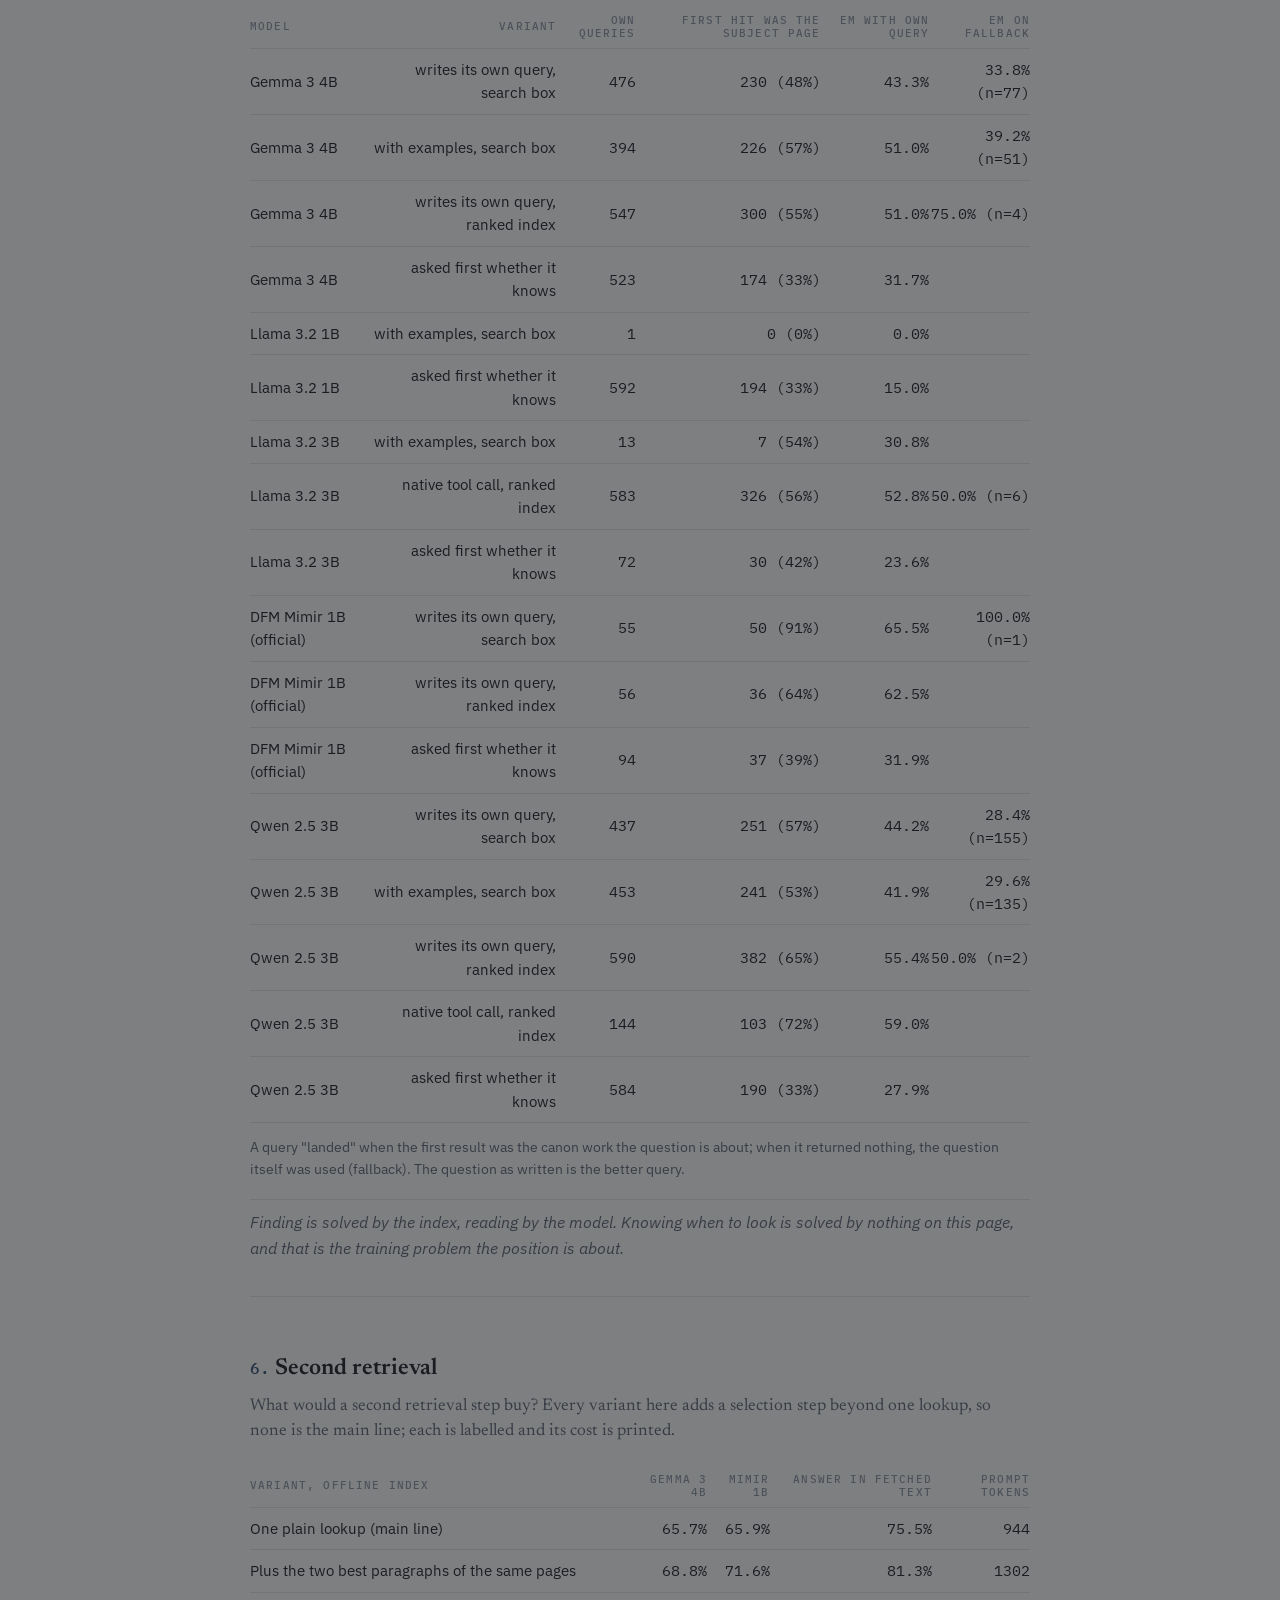
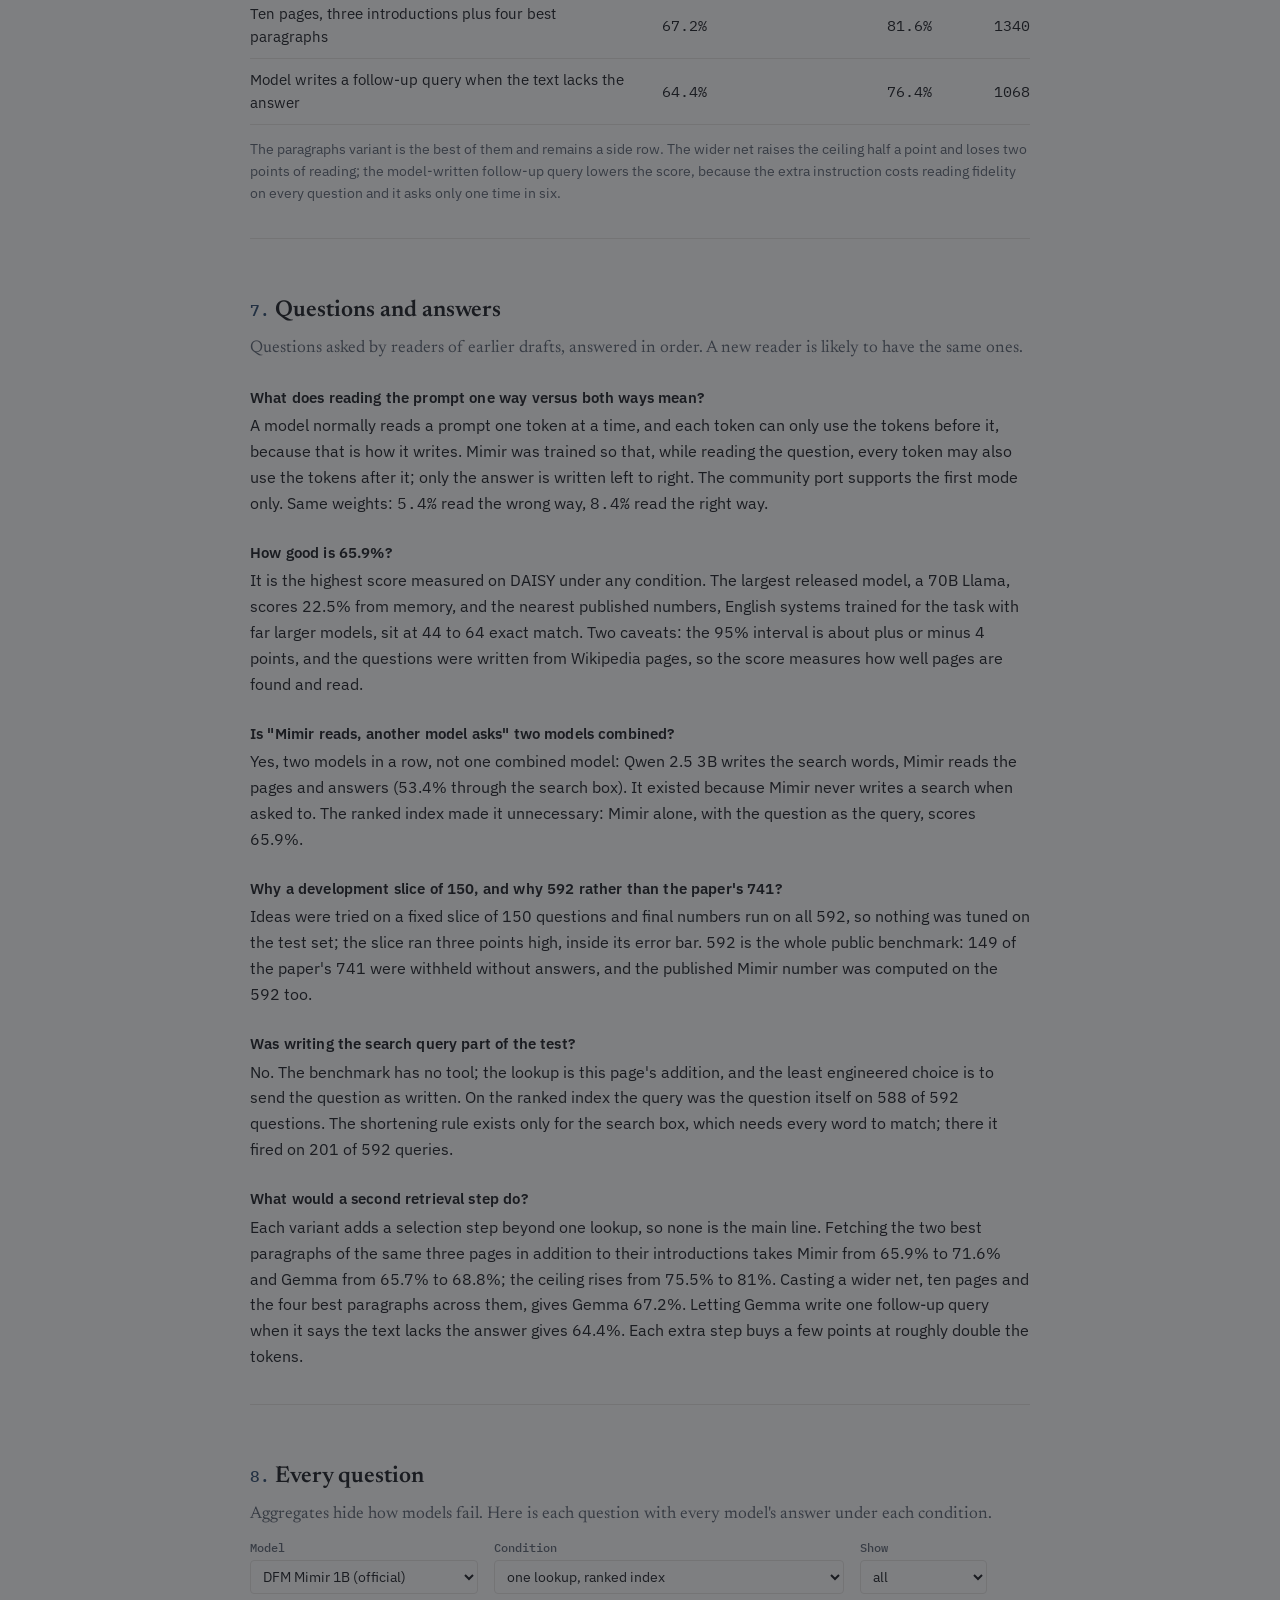
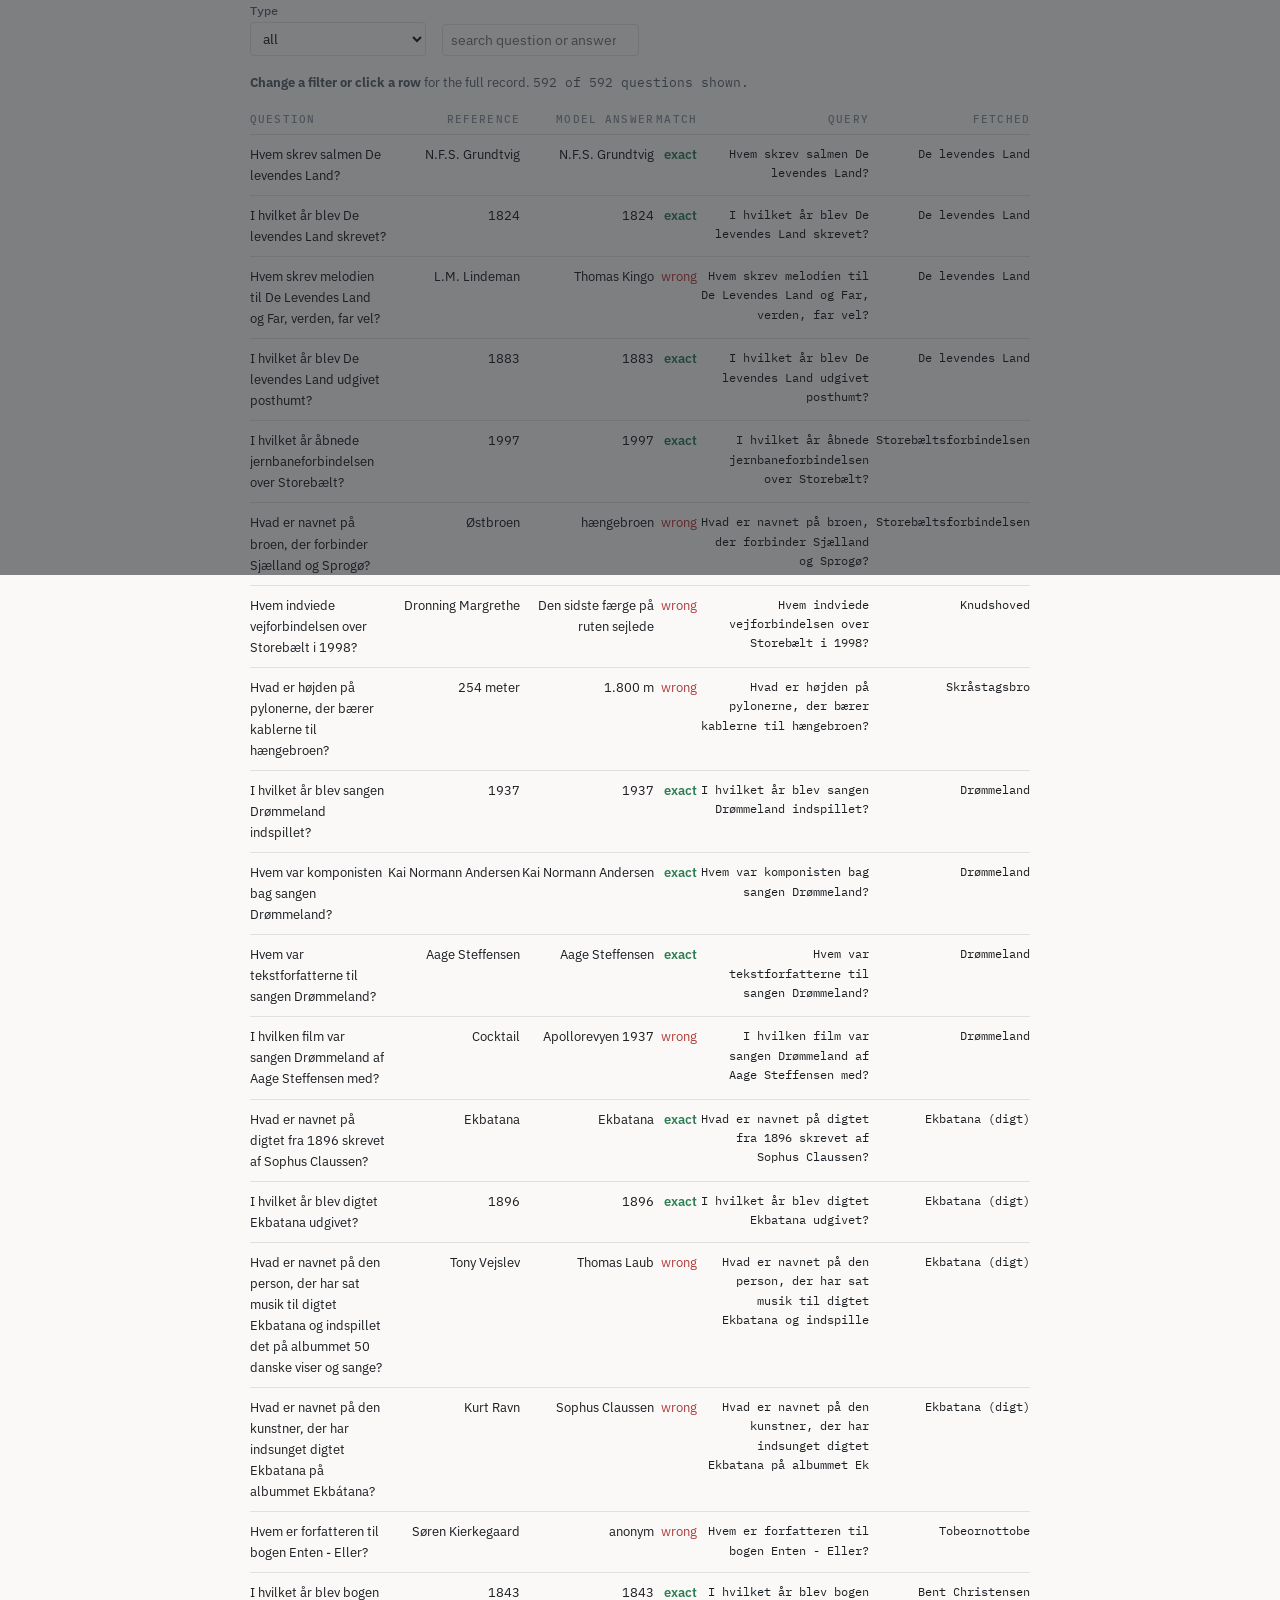
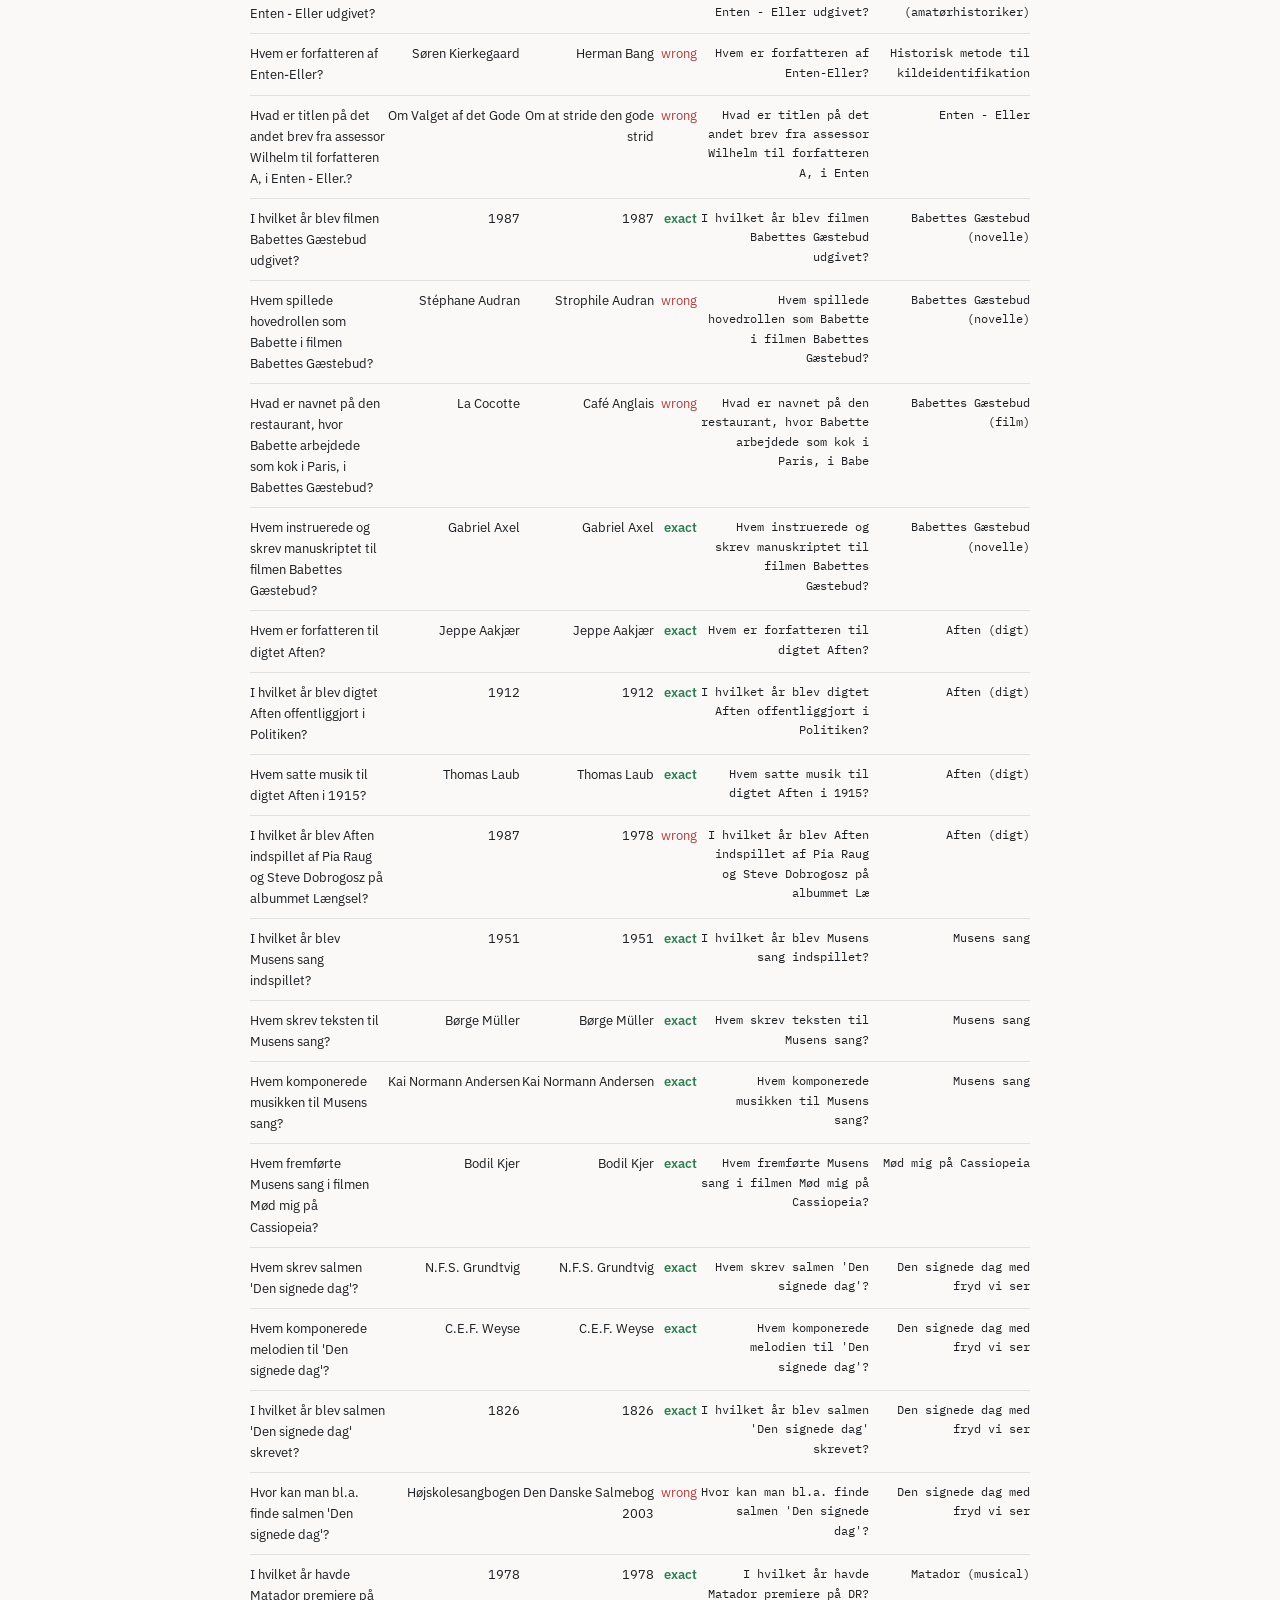
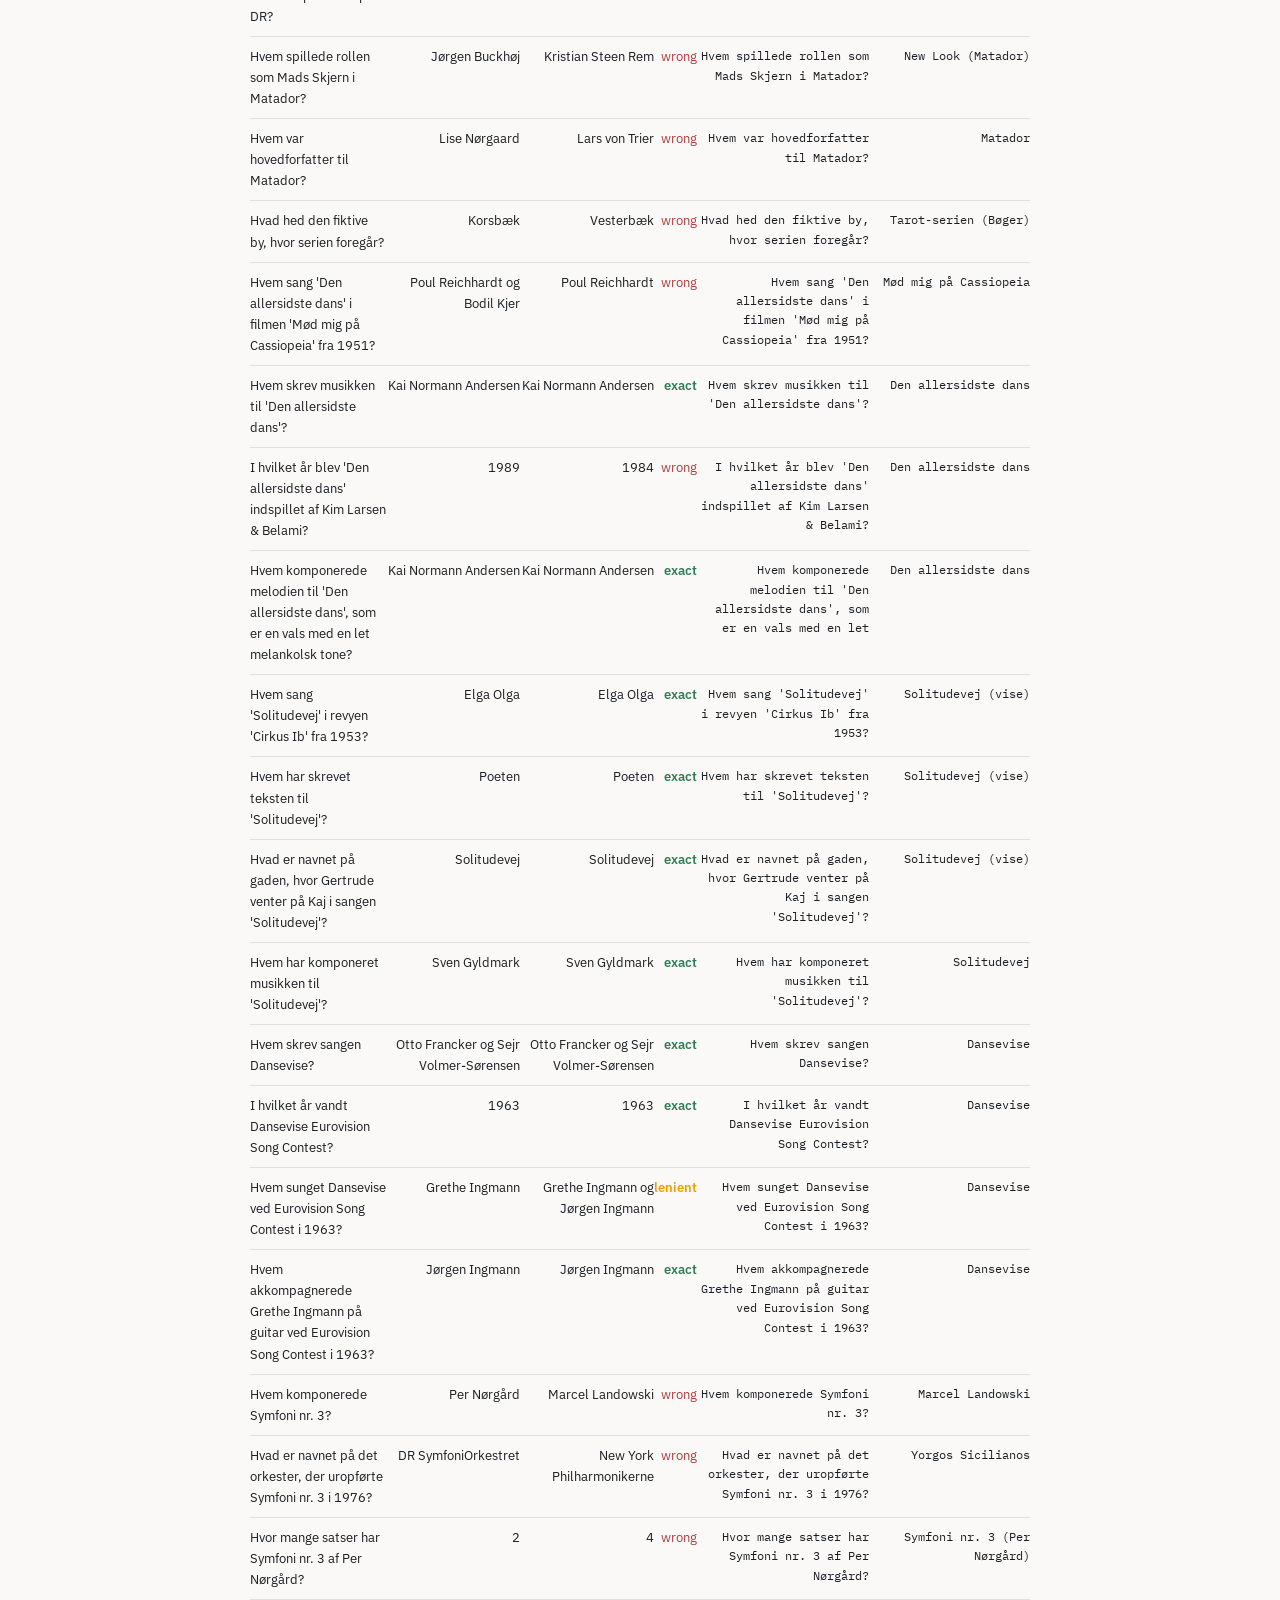
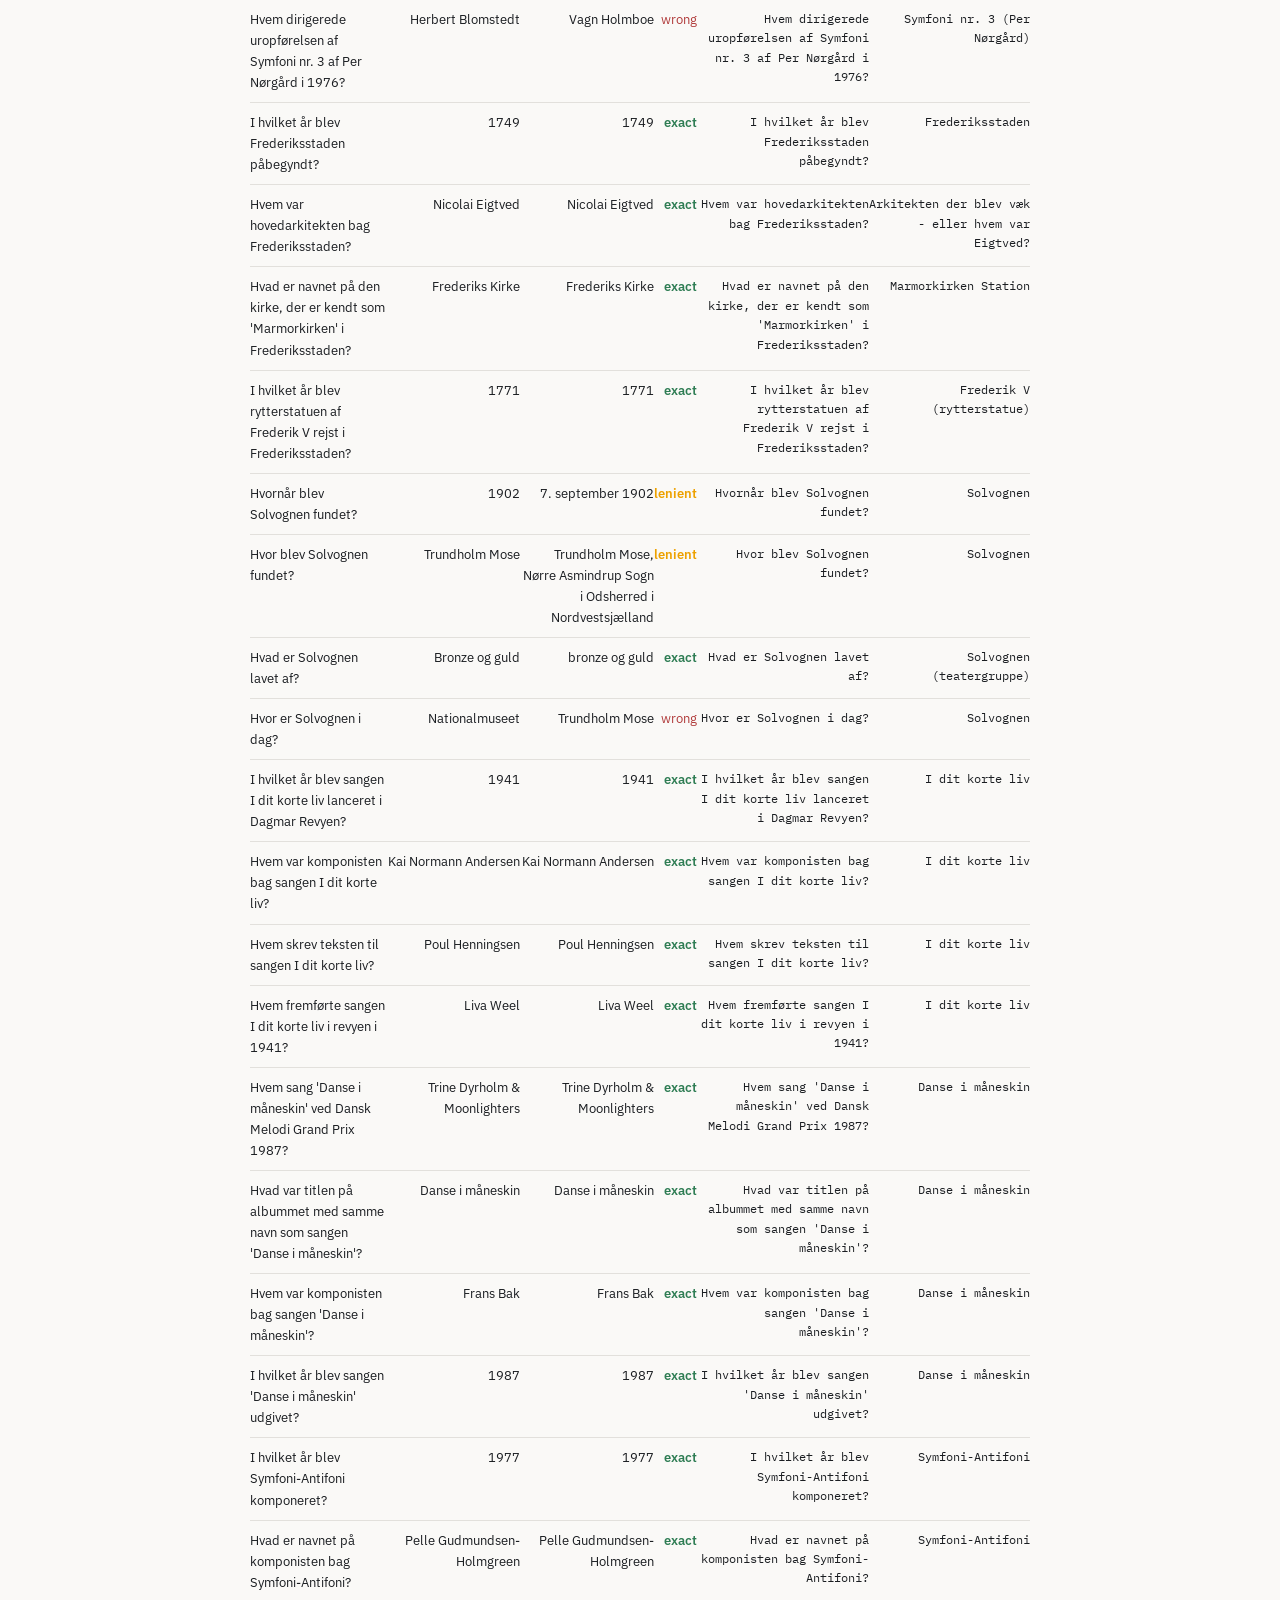
==== commit 1619a7fa: "Rewrite the page: named group, one terms list, numbered chapters, even contents, auto tour, tighter " ====
--- a/site/index.html
+++ b/site/index.html
@@ -16,48 +16,53 @@
 <header id="top">
   <div class="eyebrow">Work sample &middot; for the assessment committee of PhD scholarship 4203, IMADA, SDU &middot; generated <span data-fill="date"></span></div>
   <h1>What one Wikipedia lookup does to DAISY, and what it cannot do</h1>
-  <p class="standfirst">DAISY, the group's quiz on the Danish Culture Canon, measures what a model remembers. Give the same models one
-  lookup in Danish Wikipedia and the quiz measures three separate skills: finding the page, reading it, and knowing when to look.
-  The group's own one-billion-parameter Mimir goes from <span class="num" data-fill="mimirhf_closed_pct"></span> to
-  <span class="num" data-fill="mimirhf_local_pct"></span>, level with a model four times its size, and no model here knows when to look.</p>
+  <p class="standfirst">DAISY, the Danish Foundation Models benchmark on the Danish Culture Canon, measures what a language model
+  remembers. Give the same models one lookup in Danish Wikipedia and it measures three separate skills: finding the page, reading it,
+  and knowing when to look. DFM's own one-billion-parameter Mimir moves from <span class="num" data-fill="mimirhf_closed_pct"></span> to
+  <span class="num" data-fill="mimirhf_local_pct"></span>, level with a model four times its size, and no model tested here knows when to look.</p>
 
   <div class="headline">
-    <div><div class="k">Mimir, from memory</div><div class="v num" data-fill="mimirhf_closed_pct"></div><div class="s">their code path; the paper reports 9.6</div></div>
+    <div><div class="k">Mimir, from memory</div><div class="v num" data-fill="mimirhf_closed_pct"></div><div class="s">official implementation; the paper reports 9.6</div></div>
     <div><div class="k">Mimir, one lookup</div><div class="v num" data-fill="mimirhf_local_pct"></div><div class="s">the question as the query, top three introductions</div></div>
     <div><div class="k">Ceiling of that lookup</div><div class="v num" data-fill="ceil_local_pct"></div><div class="s">questions whose answer was in the fetched text</div></div>
     <div><div class="k">Models that knew when to look</div><div class="v num">0 of 5</div><div class="s">each always searched or never did</div></div>
   </div>
 
-  <p class="byline">By Bolga&ccedil; G&uuml;len, Odense, September 2026. Benchmark, prompt, scorer and model are the Odense NLP group's own
-  (<a href="https://github.com/schneiderkamplab/SDU-Daisy">SDU-Daisy</a>, <a href="https://huggingface.co/danish-foundation-models/DFM-Mimir">DFM Mimir</a>).
-  Code, index builder, every logged answer and the task in the dfm-evals format: <a href="https://github.com/bolgacg/daisy-tools">github.com/bolgacg/daisy-tools</a>.
-  <button class="tour-open" id="tourbtn">Guided tour</button></p>
+  <p class="byline">By Bolga&ccedil; G&uuml;len, Odense, September 2026. Benchmark, prompt, scorer and model come unchanged from the Danish
+  Foundation Models group (<a href="https://github.com/schneiderkamplab/SDU-Daisy">SDU-Daisy</a>, <a href="https://huggingface.co/danish-foundation-models/DFM-Mimir">DFM Mimir</a>).
+  Code, index builder, every logged answer and the dfm-evals task: <a href="https://github.com/bolgacg/daisy-tools">github.com/bolgacg/daisy-tools</a>.
+  <button class="tour-open" id="tourbtn">Replay the tour</button></p>
 </header>
 
-<nav id="contents" aria-label="Chapters"><h2>Chapters</h2><ol></ol></nav>
+<nav id="contents" aria-label="Chapters"><h2>Contents</h2><ol></ol></nav>
 
 <section id="primer" class="chapter">
-  <h2>Five things to know</h2>
-  <ol class="primer">
-    <li><b>DAISY</b> is the group's quiz of short factual questions about the Danish Culture Canon. The 592 public questions are used here; the group's own Mimir score was computed on the same 592.</li>
-    <li><b>From memory</b> means the model answers with nothing but the group's Danish prompt, exactly as in their paper.</li>
-    <li><b>One lookup</b> means the question, as written, is sent to a search over Danish Wikipedia, and the introductions of the top three pages are placed above the prompt. No model writes a query.</li>
-    <li><b>Two search engines</b> are compared: Wikipedia's own search box, which needs every word to match, and a standard ranked index (BM25) built here over the full Danish Wikipedia dump of 1 November 2023.</li>
-    <li>Scores are the group's: <b>exact match</b>, the normalised answer equals the reference. <b>Contains-gold</b> is shown beside it: the reference appears inside the answer.</li>
-  </ol>
+  <h2>Terms and setup</h2>
+  <p>Five small language models are measured on one benchmark under identical conditions: answering from memory, answering after one
+  Wikipedia lookup, and choosing whether to look. Each term below is defined once and used unchanged through the page.</p>
   <dl class="glossary">
-    <dt>Answer recall</dt><dd>How often the reference answer is inside the fetched text. The ceiling of a lookup.</dd>
-    <dt>Reading fidelity</dt><dd>Exact match on the questions where the answer was in the fetched text. Separates "could not find it" from "could not read it".</dd>
-    <dt>Oracle query</dt><dd>The benchmark's hidden subject field used as the search term. The best possible query; a model never sees it.</dd>
-    <dt>Decision</dt><dd>Whether a model told it may search does search, compared with whether its memory was right.</dd>
-    <dt>Prefix attention</dt><dd>Mimir reads the prompt with every token seeing every other token. The common laptop port reads left to right only; a 35-line fix built here restores the trained behaviour.</dd>
+    <dt>DAISY</dt><dd>The benchmark: short factual questions on the Danish Culture Canon, written by the Danish Foundation Models group (DFM). The 592 public questions are used; the published Mimir score was computed on the same 592.</dd>
+    <dt>From memory</dt><dd>The model answers with nothing but the official Danish prompt, exactly as in the DAISY paper.</dd>
+    <dt>One lookup</dt><dd>The question, as written, is sent to a search over Danish Wikipedia, and the introductions of the top three pages are placed above the prompt. No model writes a query.</dd>
+    <dt>Search engines</dt><dd>Two are compared: Wikipedia's own search box, which requires every word to match, and a standard ranked index (BM25) built here over the full Danish Wikipedia dump of 1 November 2023.</dd>
+    <dt>Exact match</dt><dd>The official score: the normalised answer equals the reference answer.</dd>
+    <dt>Contains-gold</dt><dd>A softer score reported beside it: the reference answer appears somewhere inside the model's answer. Used where a published comparison uses it.</dd>
+    <dt>Answer recall</dt><dd>How often the reference answer is inside the fetched text. The ceiling of a lookup: no reader can exceed it.</dd>
+    <dt>Reading fidelity</dt><dd>Exact match restricted to the questions where the answer was in the fetched text. Separates "could not find it" from "could not read it".</dd>
+    <dt>Oracle query</dt><dd>The benchmark's hidden subject field used as the search term. The best possible query; never shown to a model.</dd>
+    <dt>Decision</dt><dd>Whether a model that is allowed to search chooses to search, and whether that choice tracks what its memory can actually deliver. A model with good judgement searches exactly when its memory would fail.</dd>
+    <dt>Prefix attention</dt><dd>Mimir reads the prompt with every token attending to every other token; the common llama.cpp port reads left to right only. A 35-line fix built for this study restores the trained behaviour.</dd>
   </dl>
 </section>
 
 <section id="world" class="chapter">
   <h2>The benchmark and the call</h2>
-  <p>The scholarship call lists three directions: LLM customisation and test-time scaling, agentic behaviour and tool use, and multi-modality. This is a measured study on the second, on the group's own assets end to end, so every number reads against their tables.</p>
-  <details class="prompt"><summary>Their prompt, verbatim (Prompt Template Version 1 in the DAISY paper)</summary>
+  <p>The scholarship call lists three directions: LLM customisation and test-time scaling, agentic behaviour and tool use, and
+  multi-modality. This page is a measured study on the second, run end to end on DFM's own assets, so every number reads directly
+  against the published tables.</p>
+  <p>Every model receives the same prompt, reproduced below from the official evaluation script; the question is inserted at the
+  placeholder in the second-to-last line.</p>
+  <details class="prompt"><summary>The DAISY prompt, verbatim (Prompt Template Version 1 in the DAISY paper)</summary>
     <pre class="prompt">Besvar spørgsmålet med kun det direkte svar, uden forklaring om hvorfor.
 Regelsæt:
 - Svar kun på dansk.
@@ -72,23 +77,19 @@
 </section>
 
 <section id="act1" class="chapter">
-  <h2>The ruler</h2>
-  <p class="lede">Nothing below counts unless the published numbers come back first.</p>
-  <div class="tscroll"><table id="reptable"><thead><tr><th>Their released predictions, rescored here</th><th>EM</th><th>F1</th><th>BLEU</th><th>F1 in paper</th><th>BLEU in paper</th></tr></thead><tbody></tbody></table></div>
-  <p class="note">Same ranking as the paper; the public 592 score a little higher than the full set. Their best model, a 70B Llama, answers one question in four from memory.</p>
+  <h2>Reproduction</h2>
+  <p class="lede">The first step is reproduction: the published DAISY results, recomputed here from the released prediction files and the official scorer, before any new condition is run.</p>
+  <div class="tscroll"><table id="reptable"><thead><tr><th>Released predictions, rescored here</th><th>EM</th><th>F1</th><th>BLEU</th><th>F1 in paper</th><th>BLEU in paper</th></tr></thead><tbody></tbody></table></div>
+  <p class="note">The ranking matches the published table. The released files cover the full question set; restricted to the 592 public questions the scores sit slightly higher (F1 0.277 against the published 0.268 for the largest model). The strongest released model, Llama 3.3 70B, answers 22.5% of the questions from memory.</p>
   <div class="tscroll"><table id="mimirtable"><thead><tr><th>Mimir, the same weights four ways</th><th>EM</th></tr></thead><tbody></tbody></table></div>
-  <p class="note">The official implementation lands within one standard error of the paper. The laptop port reads the prompt left to right only, and that alone costs a third of the score. The group has two DAISY task definitions in public code; under the second, a one-line prompt in the professor's own fork, Mimir answers in full sentences and exact match falls to 1 percent, so the published 9.6 must come from the first, the one in their public evaluation library. That prompt itself exists in two copies that differ by one blank line; the chapter "What goes wrong" measures what that one line does.</p>
-  <h3>The laptop port, fixed</h3>
+  <p class="note">The official implementation lands within one standard error of the published 9.6. The community llama.cpp port reads the prompt left to right only, and that alone costs a third of the score. Two DAISY task definitions exist in public code; under the second, a one-line prompt in the lab's evaluation fork, Mimir answers in full sentences and exact match falls to 1%, so the published 9.6 can only come from the first, the prompt in the public dfm-evals library. That prompt itself exists in two copies that differ by one blank line; chapter 10 measures what that one line does.</p>
+  <h3>The community port, fixed</h3>
   <p><span data-fill="port_fix_note"></span> The change and its checker are in <a href="https://github.com/bolgacg/daisy-tools/tree/master/tools/prefix-run">tools/prefix-run</a>.</p>
-  <div class="controls" id="a1controls">
-    <div class="chips" id="a1chips"></div>
-    <p class="hint"><b>Click a model chip.</b> Exact match from memory; the dotted line is the group's 70B.</p>
-  </div>
   <figure>
     <div class="viz-root" id="a1chart"></div>
-    <figcaption><b>What you see:</b> exact match from memory, one bar per model. <b>How to read it:</b> a bar at 5 is about 30 questions right. <b>Take away:</b> <span data-fill="a1_take"></span></figcaption>
+    <figcaption><b>What you see:</b> exact match from memory, one bar per model. <b>How to read it:</b> a bar at 5% is about 30 questions answered exactly. <b>Take away:</b> <span data-fill="a1_take"></span></figcaption>
   </figure>
-  <div class="verdict"><p><strong>The ruler is right, and the common way of running Mimir is not.</strong> <span data-fill="a1_verdict"></span></p></div>
+  <div class="verdict"><p><strong>The ruler holds, and the common way of running Mimir does not.</strong> <span data-fill="a1_verdict"></span></p></div>
   <p class="handover">Memory is thin for every small model. What does one lookup add, and what limits it?</p>
 </section>
 
@@ -97,7 +98,7 @@
   <p class="lede">A lookup has two ceilings, how often the right text is fetched and how faithfully it is read, and the first turned out to be the one that mattered.</p>
   <div class="controls" id="a2controls">
     <div class="chips" id="a2chips"></div>
-    <p class="hint"><b>Click a search engine.</b> Grey band: how often the answer was in the fetched text. Bars: what each model scored with it.</p>
+    <p class="hint"><b>Select a search engine.</b> Grey band: how often the answer was in the fetched text. Bars: what each model scored with it.</p>
   </div>
   <figure>
     <div class="viz-root" id="a2chart"></div>
@@ -106,7 +107,7 @@
   <h3>Where the 592 questions go</h3>
   <div class="controls" id="deccontrols">
     <div class="chips" id="decchips"></div>
-    <p class="hint"><b>Click a model.</b> Top row: where the answer was. Bottom row: what the model did with it. Same width, same questions.</p>
+    <p class="hint"><b>Select a model.</b> Top row: where the answer was. Bottom row: what the model did with it. Same width, same questions.</p>
   </div>
   <figure>
     <div class="viz-root" id="decchart"></div>
@@ -122,19 +123,19 @@
 </section>
 
 <section id="act3" class="chapter">
-  <h2>The decision</h2>
+  <h2>Deciding when to look</h2>
   <p class="lede">Always searching is a retrieval pipeline; never searching is a closed book. The useful behaviour is in between.</p>
   <div class="controls" id="a3controls">
     <div class="chips" id="a3models"></div>
     <div class="chips small" id="a3variants"></div>
-    <p class="hint"><b>Click a model, then a variant.</b> The tiles count its decisions against its own record from memory. <b>Click a tile</b> to list those questions below.</p>
+    <p class="hint"><b>Select a model, then a variant.</b> The tiles count its decisions against its own record from memory. <b>Click a tile</b> to list those questions below.</p>
   </div>
   <div class="tiles" id="tiles"></div>
   <p class="note" id="tilenote"></p>
   <div class="verdict"><p><strong>No model in this study made the decision the call describes.</strong> <span data-fill="a3_verdict"></span></p></div>
   <div class="warnbox">
     <h3>Why the score cannot yet test the decision</h3>
-    <p>When memory is right on 3 to 8 percent of questions, "always search" is close to the best policy, so a high rate of searching when wrong is not judgement. What can be measured now is the bluff: a model claiming to know when it does not.</p>
+    <p>When memory is right on 3 to 8% of questions, "always search" is close to the best policy, so a high rate of searching when wrong is not judgement. What can be measured now is the bluff: a model claiming to know when it does not.</p>
   </div>
   <div class="tscroll"><table id="asktable"><thead><tr><th>Model</th><th>Variant</th><th>Own queries</th><th>First hit was the subject page</th><th>EM with own query</th><th>EM on fallback</th></tr></thead><tbody></tbody></table></div>
   <p class="note"><span data-fill="ask_note"></span></p>
@@ -149,18 +150,18 @@
 </section>
 
 <section id="asked" class="chapter">
-  <h2>Questions asked along the way</h2>
-  <p class="lede">The questions the author was asked while building this, in order. A reader will have the same ones.</p>
+  <h2>Questions and answers</h2>
+  <p class="lede">Questions asked by readers of earlier drafts, answered in order. A new reader is likely to have the same ones.</p>
   <div id="asked-first">
-  <h3>What do you mean by reading the prompt one way versus both ways?</h3>
-  <p>A model normally reads a prompt one token at a time and each token can only use the tokens before it, because that is how it writes. Mimir was trained so that, while reading the question, every token may also use the tokens after it; only the answer is written left to right. The laptop port supports the first mode only. Same weights: <span class="num" data-fill="q_causal"></span> read the wrong way, <span class="num" data-fill="mimirhf_closed_pct"></span> read the right way.</p>
+  <h3>What does reading the prompt one way versus both ways mean?</h3>
+  <p>A model normally reads a prompt one token at a time, and each token can only use the tokens before it, because that is how it writes. Mimir was trained so that, while reading the question, every token may also use the tokens after it; only the answer is written left to right. The community port supports the first mode only. Same weights: <span class="num" data-fill="q_causal"></span> read the wrong way, <span class="num" data-fill="mimirhf_closed_pct"></span> read the right way.</p>
   </div>
   <h3>How good is <span data-fill="mimirhf_local_pct"></span>?</h3>
   <p><span data-fill="q_how_good"></span></p>
   <h3>Is "Mimir reads, another model asks" two models combined?</h3>
   <p><span data-fill="q_two_models"></span></p>
   <h3>Why a development slice of 150, and why 592 rather than the paper's 741?</h3>
-  <p>Ideas were tried on a fixed slice of 150 questions and final numbers run on all 592, so nothing was tuned on the test set; the slice ran three points high, inside its error bar. 592 is the whole public benchmark: 149 of the paper's 741 were withheld without answers, and the group's own Mimir number was computed on the 592 too.</p>
+  <p>Ideas were tried on a fixed slice of 150 questions and final numbers run on all 592, so nothing was tuned on the test set; the slice ran three points high, inside its error bar. 592 is the whole public benchmark: 149 of the paper's 741 were withheld without answers, and the published Mimir number was computed on the 592 too.</p>
   <h3>Was writing the search query part of the test?</h3>
   <p><span data-fill="q_query"></span></p>
   <h3>What would a second retrieval step do?</h3>
@@ -183,24 +184,24 @@
 
 <section id="field" class="chapter">
   <h2>Other benchmarks</h2>
-  <p class="lede">The same models on the group's other Danish test and on two English ones, next to the published rows.</p>
-  <h3>Their reading benchmark, their protocol</h3>
-  <p>Multi Wiki QA: 2,048 Danish Wikipedia passages, each with a question answerable from the passage, scored with their code. No lookup here; the passage is given. This is reading alone.</p>
+  <p class="lede">The same models on DFM's reading benchmark and on two English benchmarks, next to the published rows.</p>
+  <h3>Multi Wiki QA, the dfm-evals protocol</h3>
+  <p>Multi Wiki QA: 2,048 Danish Wikipedia passages, each with a question answerable from the passage, scored with the official code. No lookup here; the passage is given, so this isolates reading.</p>
   <div class="tscroll"><table id="mwqatable"><thead><tr><th>Model</th><th>Exact match</th><th>F1</th><th>Seconds per question</th></tr></thead><tbody></tbody></table></div>
   <p class="note"><span data-fill="mwqa_note"></span></p>
   <h3>English comparisons</h3>
   <ul class="limits">
-    <li><b>Same questions and passages as a published paper.</b> Self-RAG (arXiv 2310.11511) released its 1,399 long-tail PopQA questions with the passages its retriever fetched; the two small readers here got exactly those passages. <span data-fill="popqa_text"></span>
+    <li><b>Same questions and passages as a published paper.</b> Self-RAG (arXiv 2310.11511) released its 1,399 long-tail PopQA questions with the passages its retriever fetched; the readers here received exactly those passages. <span data-fill="popqa_text"></span>
       <div class="tscroll"><table id="popqatable"><thead><tr><th>Reader on the Self-RAG passages (contains-gold)</th><th>No passages</th><th>Top 5</th><th>Top 10</th></tr></thead><tbody></tbody></table></div></li>
     <li><b>Same model, English.</b> Search-R1 (arXiv 2503.09516) reports Qwen2.5-3B on PopQA at 10.8 direct and 38.7 with retrieval; here the same model, contains-gold, goes from <span class="num" data-fill="qwen_closed_len"></span> to <span class="num" data-fill="qwen_local_len"></span> with one lookup. The Danish start is lower and the lift larger, because these questions were written from Wikipedia pages.</li>
     <li><b>English open-domain QA</b> systems trained for the task with far larger models score 44 to 64 exact match on Natural Questions (RAG, Fusion-in-Decoder, Atlas). Untrained 1B and 4B models at <span class="num" data-fill="mimirhf_local_pct"></span> here sit in that band; the tasks differ, so this is a placement, not a comparison.</li>
-    <li><b>Adaptive retrieval</b> (Mallen et al., arXiv 2212.10511) pays only when memory is worth something. Here memory is right on 1 to 8 percent, so always retrieving is the best policy, although token log-probabilities predict correctness well (AUROC 0.83 to 0.91).</li>
+    <li><b>Adaptive retrieval</b> (Mallen et al., arXiv 2212.10511) pays only when memory is worth something. Here memory is right on 1 to 8% of questions, so always retrieving is the best policy, although token log-probabilities predict correctness well (AUROC 0.83 to 0.91).</li>
     <li><b>No published Danish retrieval-augmented QA number exists</b> as far as the literature sweep found. These tables are the first.</li>
   </ul>
 </section>
 
 <section id="failures" class="chapter">
-  <h2>What goes wrong</h2>
+  <h2>Sources of error</h2>
   <p class="lede">A model that does not know names the same famous thing. The three most repeated answers per run:</p>
   <div class="tscroll"><table id="deftable"><thead><tr><th>Model</th><th>Condition</th><th>Most repeated answers (count)</th><th>Share of rows</th></tr></thead><tbody></tbody></table></div>
   <div class="tscroll"><table id="typetable"><thead><tr><th>Model</th><th>Condition</th><th>Years (141)</th><th>Other numbers (52)</th><th>Names and titles (399)</th></tr></thead><tbody></tbody></table></div>
@@ -210,7 +211,7 @@
   <div class="tscroll"><table id="noisetable"><thead><tr><th>What</th><th>Questions</th><th>Effect on the score</th></tr></thead><tbody></tbody></table></div>
   <p class="note"><b>Click a row</b> to list those questions in the browser above.</p>
   <h3>Two copies of the prompt</h3>
-  <p>The group's prompt exists twice in their public code, and the two copies differ by one blank line. The evaluation script in the SDU-Daisy repository starts the prompt with a newline and puts two blank lines before the question; the copy in their evaluation library puts one. The tokenizer turns the blank lines into a single token, a different one in each copy, so every prompt differs by exactly one token. On 60 questions with the same model and greedy decoding, that one token rewrote 13 answers while the exact-match score did not move. Two answers the tokens changed: the composer of Drømmeland went from Carl Nielsen to Jens Christian Dahl, the author of Enten-Eller from Jens Peter Jacobsen to Herman Bang, both wrong before and after. The lesson for anyone comparing runs: a 592-question exact-match quiz cannot see a change that rewrites a fifth of the answers, and a diff of the prompt bytes can. This page's harness uses the script's copy for every row; the check in their own framework uses the library's copy, and the two land within half a point on the same model (66.0 against 65.7).</p>
+  <p>The DAISY prompt exists twice in public code, and the two copies differ by one blank line. The evaluation script in the SDU-Daisy repository starts the prompt with a newline and puts two blank lines before the question; the copy in the dfm-evals library puts one. The tokenizer turns the blank lines into a single token, a different one in each copy, so every prompt differs by exactly one token. On 60 questions with the same model and greedy decoding, that one token rewrote 13 answers while the exact-match score did not move. Two answers the token changed: the composer of Drømmeland went from Carl Nielsen to Jens Christian Dahl, the author of Enten-Eller from Jens Peter Jacobsen to Herman Bang, both wrong before and after. The conclusion for anyone comparing runs: a 592-question exact-match benchmark cannot see a change that rewrites a fifth of the answers, and a byte-level diff of the prompt can. The harness behind this page uses the script's copy for every row; the check in the dfm-evals framework uses the library's copy, and the two land within half a point on the same model (66.0 against 65.7).</p>
 </section>
 
 <section id="speed" class="chapter">
@@ -226,9 +227,9 @@
   <ul class="limits" id="toolslist">
     <li><b>The harness</b> (daisy_tools/runner.py): every condition on this page, against any OpenAI-compatible server, logging prompt, answer, query, fetched pages, tokens and seconds per question, resumable by question id.</li>
     <li><b>The offline index</b> (scripts/build_localwiki.py): the full Danish Wikipedia dump of 1 November 2023 in a SQLite full-text index with BM25 ranking, 0.9 GB, built in about twenty minutes.</li>
-    <li><b>The task in their format</b> (dfm_evals_task/): DAISY with one lookup and DAISY with the lookup as a tool, as Inspect AI tasks that keep their prompt, decoding and scorer; run.sh runs everything in one command.</li>
+    <li><b>The task in the dfm-evals format</b> (dfm_evals_task/): DAISY with one lookup and DAISY with the lookup as a tool, as Inspect AI tasks that keep the official prompt, decoding and scorer; run.sh runs everything in one command.</li>
     <li><b>The official-path runner</b> (scripts/mimir_official.py): Mimir through the transformers implementation with the prompt read in both directions, the reference every other Mimir number is checked against.</li>
-    <li><b>The prefix-mode driver and patch</b> (tools/prefix-run/): the community llama.cpp port made to read the prompt the way Mimir was trained, first through the public API without touching llama.cpp, then as a fifteen-line change to the port itself.</li>
+    <li><b>The prefix-mode driver and patch</b> (tools/prefix-run/): the community llama.cpp port made to read the prompt the way Mimir was trained, first through the public API without touching llama.cpp, then as a 35-line change to llama.cpp itself.</li>
     <li><b>The page builder</b> (scripts/build_page_data.py): every number on this page is computed from the logged answers; nothing is typed in.</li>
   </ul>
 </section>
@@ -236,31 +237,31 @@
 <section id="modelcard" class="chapter">
   <h2>Model card</h2>
   <div class="tscroll"><table id="cardtable"><thead><tr><th>Model</th><th>Parameters</th><th>Weights used</th><th>EM from memory</th><th>EM, one lookup</th></tr></thead><tbody></tbody></table></div>
-  <p><b>Nothing was trained.</b> Four models run quantised through llama.cpp; Mimir runs in the official implementation at half precision with prefix attention. Greedy decoding, at most 64 new tokens, the group's prompt, each model's chat template, three introductions of at most 900 characters, the group's scorer unmodified, one GeForce GTX 1060 with six gigabytes.</p>
-  <p><b>Is it any good?</b> As a measurement, yes: it reproduces the group's ranking on their files and their Mimir number on their code path. As a system, a one-billion-parameter Danish model with one lookup answers two thirds of this quiz exactly.</p>
+  <p><b>Nothing was trained.</b> Four models run quantised through llama.cpp; Mimir runs in the official implementation at half precision with prefix attention. Greedy decoding, at most 64 new tokens, the official prompt, each model's chat template, three introductions of at most 900 characters, the official scorer unmodified, one GeForce GTX 1060 with six gigabytes.</p>
+  <p><b>Is it any good?</b> As a measurement, yes: it reproduces the published ranking on the released files and the published Mimir number on the official code path. As a system, a one-billion-parameter Danish model with one lookup answers two thirds of this benchmark exactly.</p>
 </section>
 
 <section id="limits" class="chapter">
   <h2>Limits</h2>
   <ul class="limits">
-    <li>592 questions: the 95 percent interval on a score near 65 is about plus or minus 4 points.</li>
+    <li>592 questions: the 95% interval on a score near 65 is about plus or minus 4 points.</li>
     <li>The questions were written from Wikipedia pages, so the score says how well pages are found and read, not how the models do on facts outside Wikipedia.</li>
     <li>One index, one snapshot, one query rule, three introductions of 900 characters, one run at temperature zero.</li>
     <li>The decision table cannot separate judgement from "always search" at this level of memory.</li>
-    <li>No fine-tuning. The group's method, reinforcement learning on tool calls, is the natural next step.</li>
+    <li>No fine-tuning. The training route named in the call, reinforcement learning on tool calls, is the natural next step.</li>
   </ul>
 </section>
 
 <section id="coda" class="chapter">
   <h2>Run it yourself</h2>
-  <p>The lookup is a task in the group's own evaluation format (Inspect AI, as in dfm-evals). One command runs everything and prints the table; their viewer then shows every question, fetched text, answer and score.</p>
+  <p>The lookup is a task in the dfm-evals format (Inspect AI). One command runs everything and prints the table; the Inspect viewer then shows every question, fetched text, answer and score.</p>
   <pre class="prompt">git clone https://github.com/bolgacg/daisy-tools && cd daisy-tools
-bash run.sh                # index (20 min the first time), weights, server, their task and ours, the table
+bash run.sh                # index (20 min the first time), weights, server, the daisy task and the lookup task, the table
 .venv-inspect/bin/inspect view --log-dir results/inspect</pre>
   <p><span data-fill="inspect_check"></span></p>
   <h2>How this was built</h2>
-  <p>Their repository and dataset were pulled on 3 September 2026. A Python harness runs each condition against a local server and logs prompt, output, query, fetched titles, tokens and timing for every question; a second script scores every file with the group's metric code and writes the data behind this page. Two nights on a second-hand desktop.</p>
-  <footer>Every number on this page is generated by the build script from the logged runs and the group's published files, as at <span data-fill="date"></span>. Sources: SDU-Daisy (MIT), the DAISY paper (arXiv 2601.19930), the DFM Mimir paper (arXiv 2608.13517), the Danish Wikipedia dump of 1 November 2023 (CC BY-SA), the Danish Wikipedia API.</footer>
+  <p>The SDU-Daisy repository and dataset were pulled on 3 September 2026. A Python harness runs each condition against a local server and logs prompt, output, query, fetched titles, tokens and timing for every question; a second script scores every file with the official metric code and writes the data behind this page. Two nights on a second-hand desktop.</p>
+  <footer>Every number on this page is generated by the build script from the logged runs and the published files, as at <span data-fill="date"></span>. Sources: SDU-Daisy (MIT), the DAISY paper (arXiv 2601.19930), the DFM Mimir paper (arXiv 2608.13517), the Danish Wikipedia dump of 1 November 2023 (CC BY-SA), the Danish Wikipedia API.</footer>
 </section>
 
 </div>
--- a/site/page.css
+++ b/site/page.css
@@ -85,7 +85,24 @@
 /* chapters */
 #contents{border:1px solid var(--rule);padding:12px 18px;margin:8px 0 26px}
 #contents h2{font:500 11px/1 var(--mono);letter-spacing:.14em;text-transform:uppercase;color:var(--faint);margin:0 0 10px}
-#contents ol{margin:0;padding:0 0 0 1.4em;columns:2;column-gap:28px;font-size:14px;line-height:1.7} #contents a{color:var(--ink);text-decoration:none} #contents a:hover{color:var(--accent)}
+#contents ol{margin:0;padding:0;list-style:none;display:grid;grid-template-columns:repeat(3,1fr);grid-auto-flow:column;grid-template-rows:repeat(5,auto);gap:7px 26px;font-size:14px;line-height:1.5}
+#contents a{color:var(--accent);text-decoration:underline;text-decoration-thickness:1px;text-underline-offset:3px;text-decoration-color:var(--rule)}
+#contents a:hover{text-decoration-color:var(--accent)}
 section.chapter{border-top:1px solid var(--rule);padding-top:18px;margin-top:34px}
-.chlabel{font:500 11px/1 var(--mono);letter-spacing:.14em;text-transform:uppercase;color:var(--accent);margin:0 0 6px}
-@media (max-width:600px){ #contents ol{columns:1} }
+@media (max-width:600px){ #contents ol{grid-auto-flow:row;grid-template-columns:1fr;grid-template-rows:none} }
+
+/* four equal headline cells (was an unbalanced flex row) */
+.headline{display:grid;grid-template-columns:repeat(4,1fr);gap:0;padding:0;border:1px solid var(--rule);background:var(--panel)}
+.headline>div{min-width:0;padding:16px 18px;border-left:1px solid var(--rule)}
+.headline>div:first-child{border-left:none}
+@media (max-width:700px){
+  .headline{grid-template-columns:1fr 1fr}
+  .headline>div:nth-child(3){border-left:none}
+  .headline>div:nth-child(3),.headline>div:nth-child(4){border-top:1px solid var(--rule)}
+}
+/* chapter number inside the heading */
+h2 .chno{font:500 16px/1 var(--mono);color:var(--accent)}
+#contents .cno{font:500 12px/1 var(--mono);color:var(--faint);margin-right:2px}
+/* selected chips are filled, so the active state is unmistakable */
+.chip.on{background:var(--accent);color:#fff;border-color:var(--accent);box-shadow:none}
+.chip.on:hover{color:#fff}
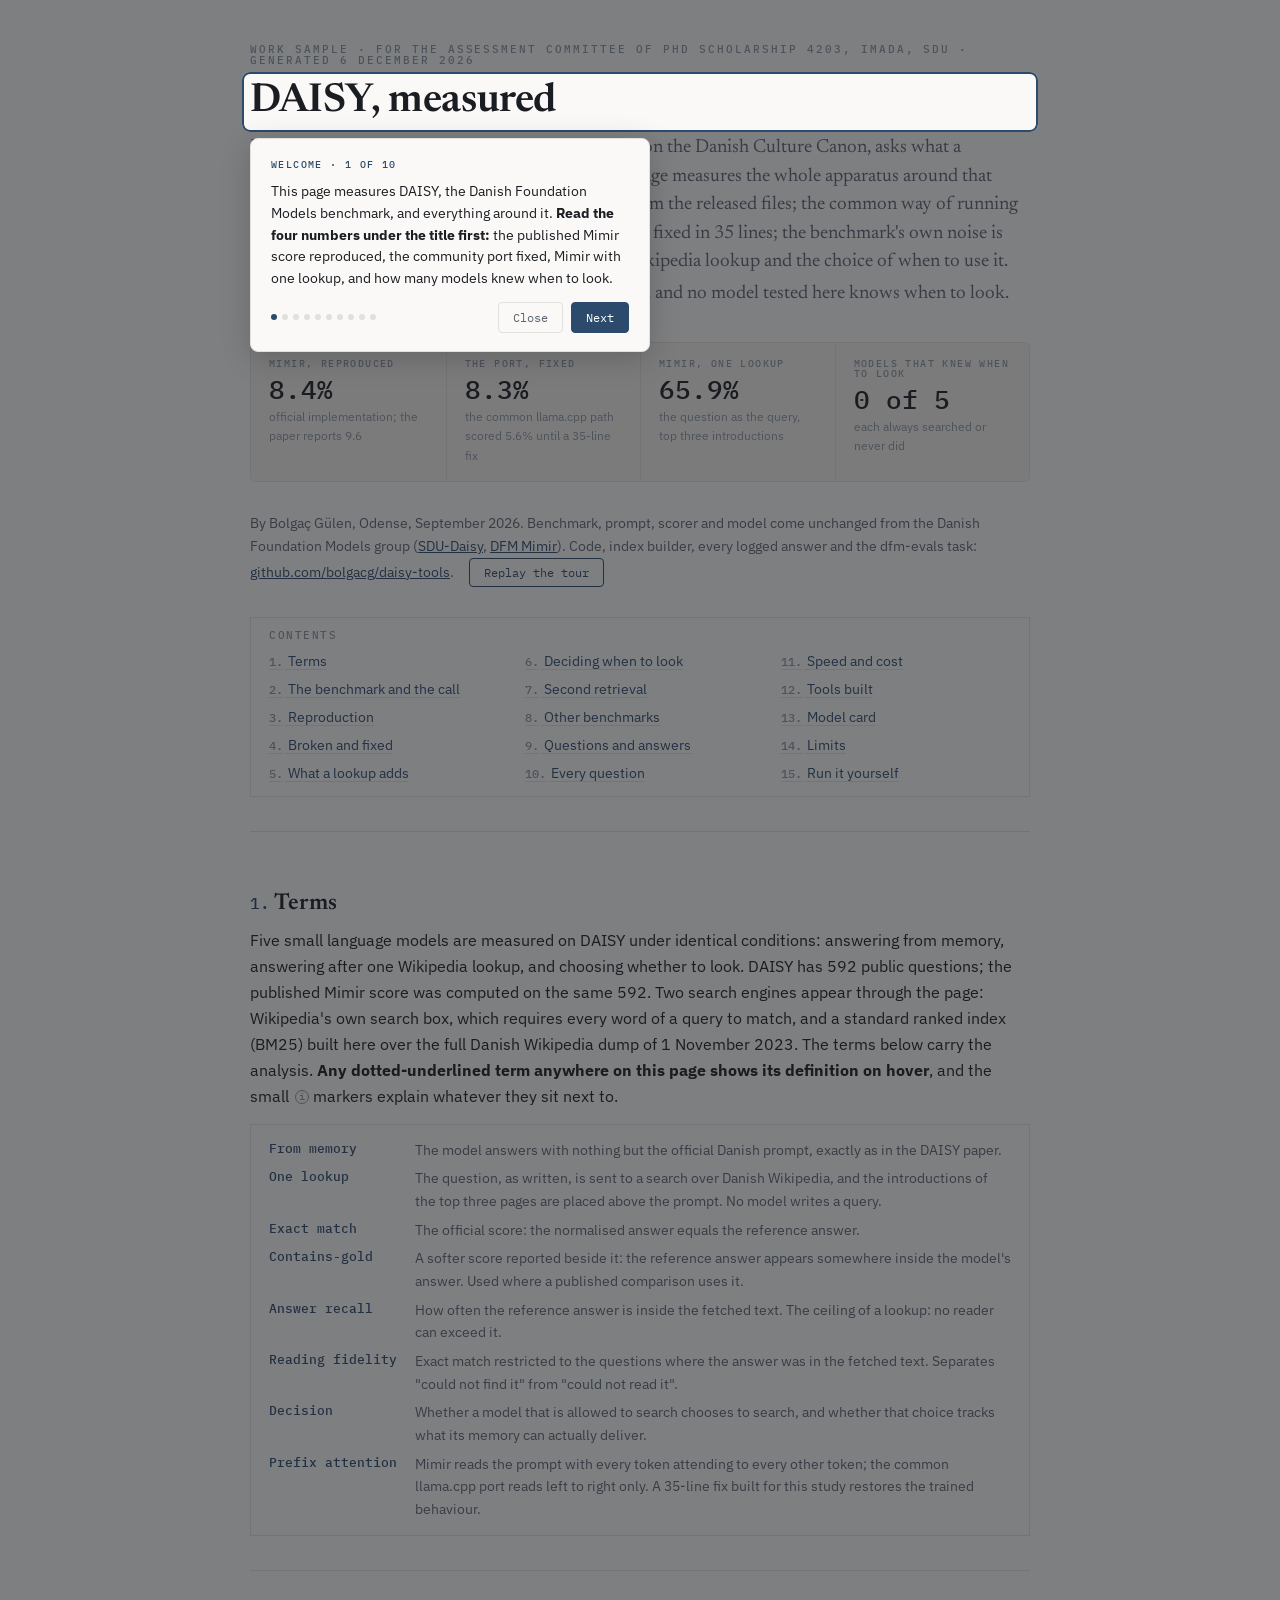
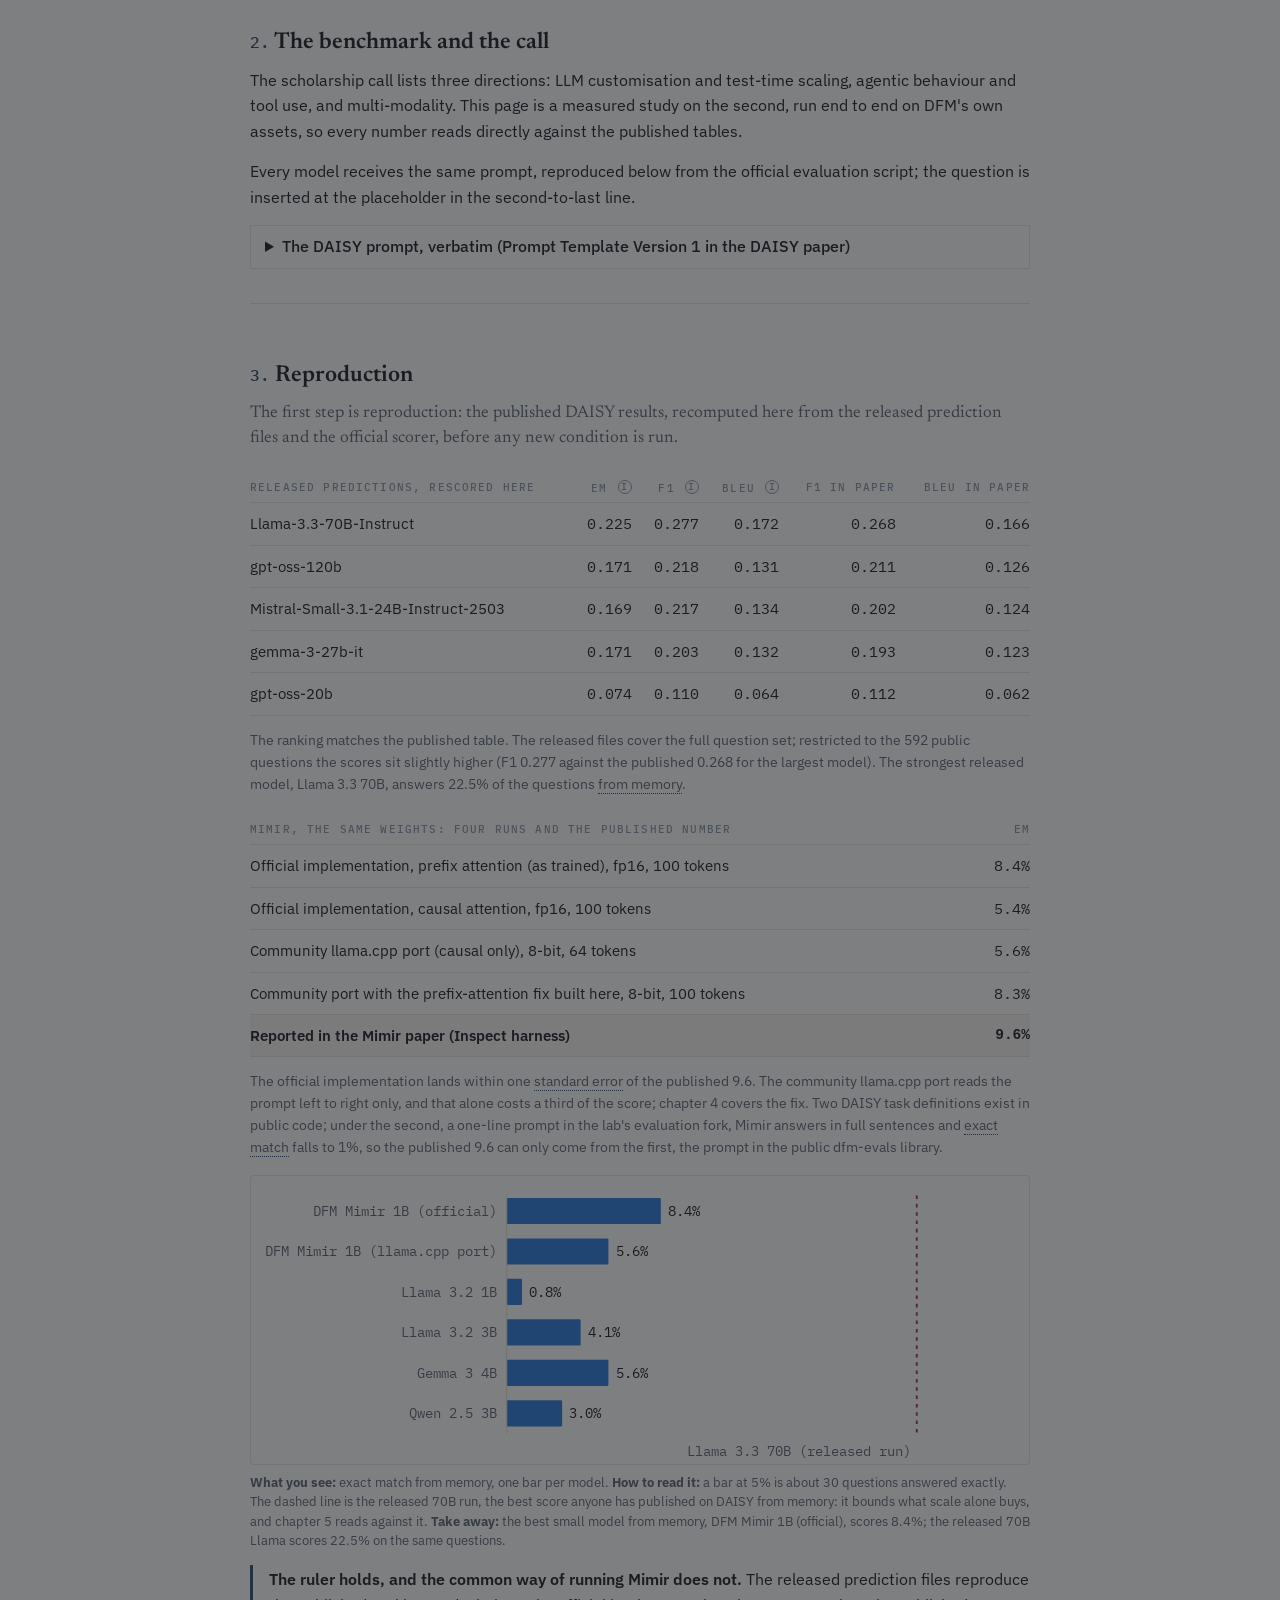
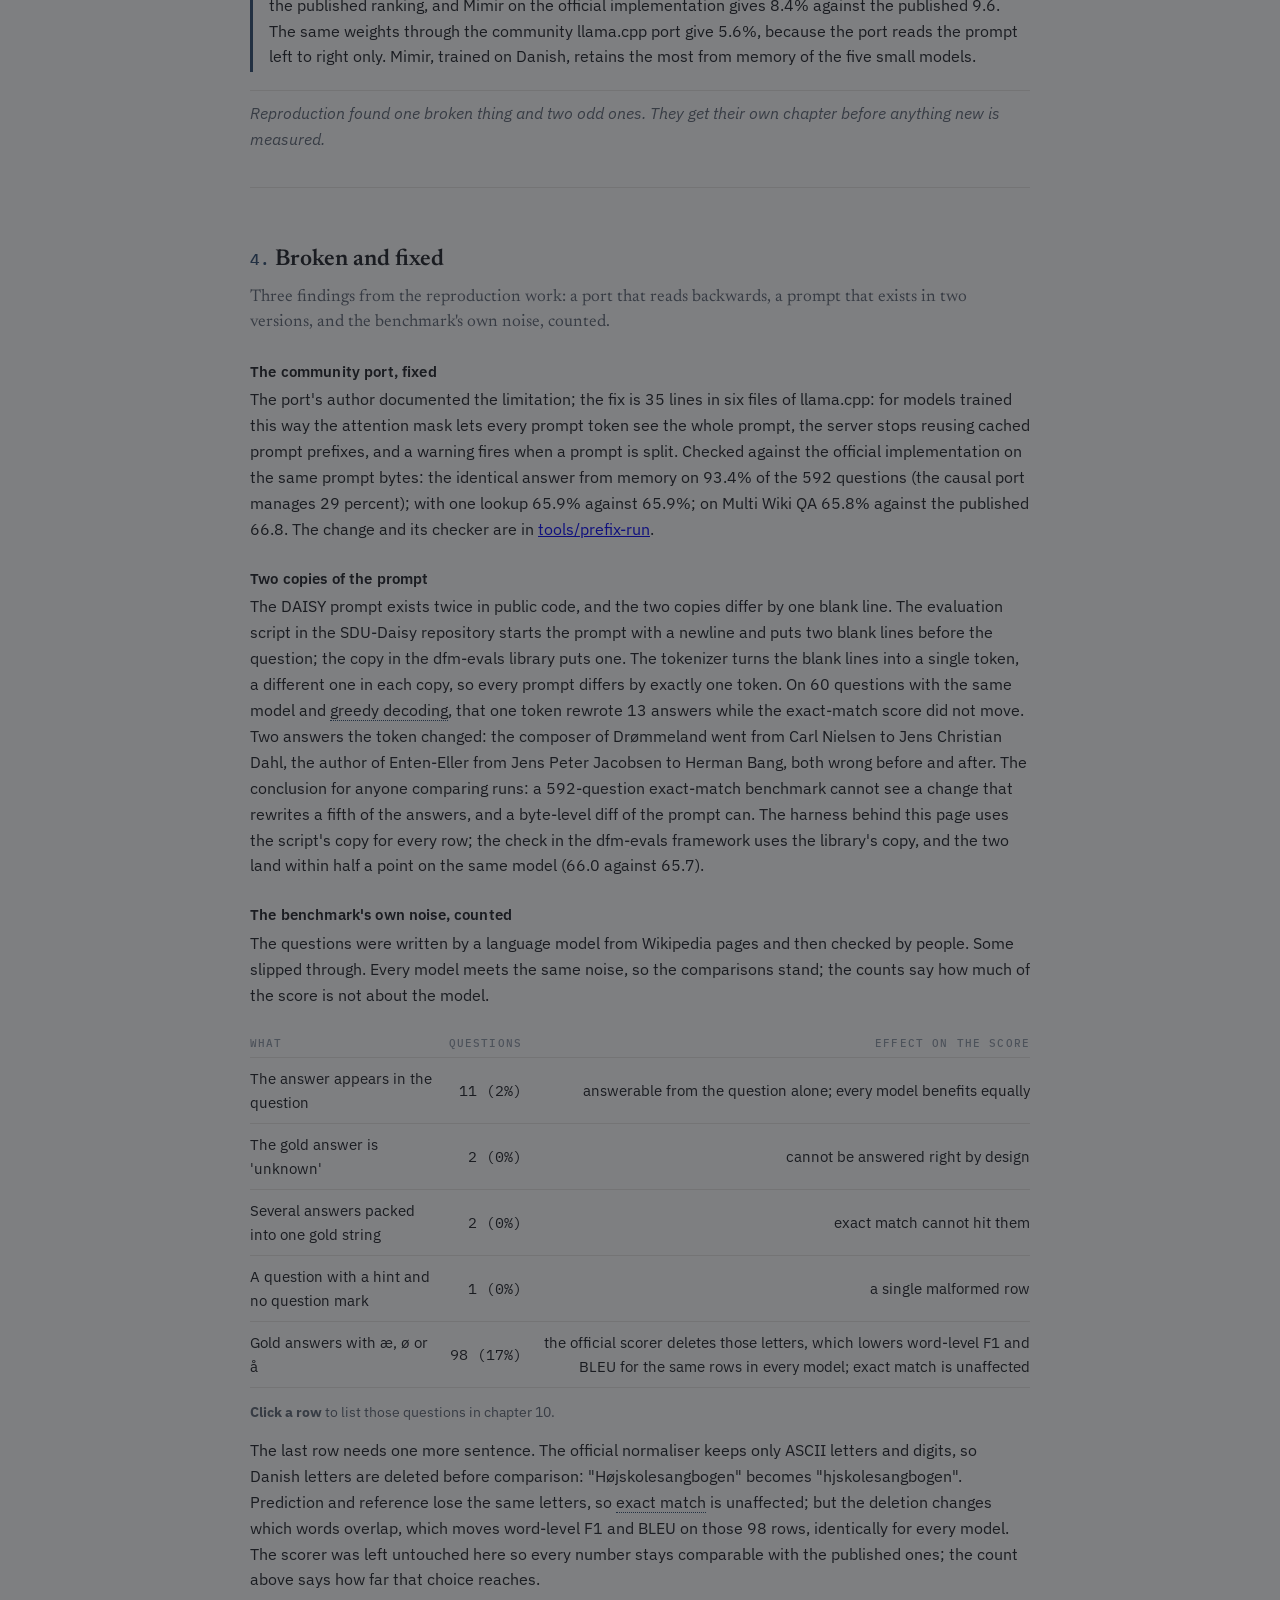
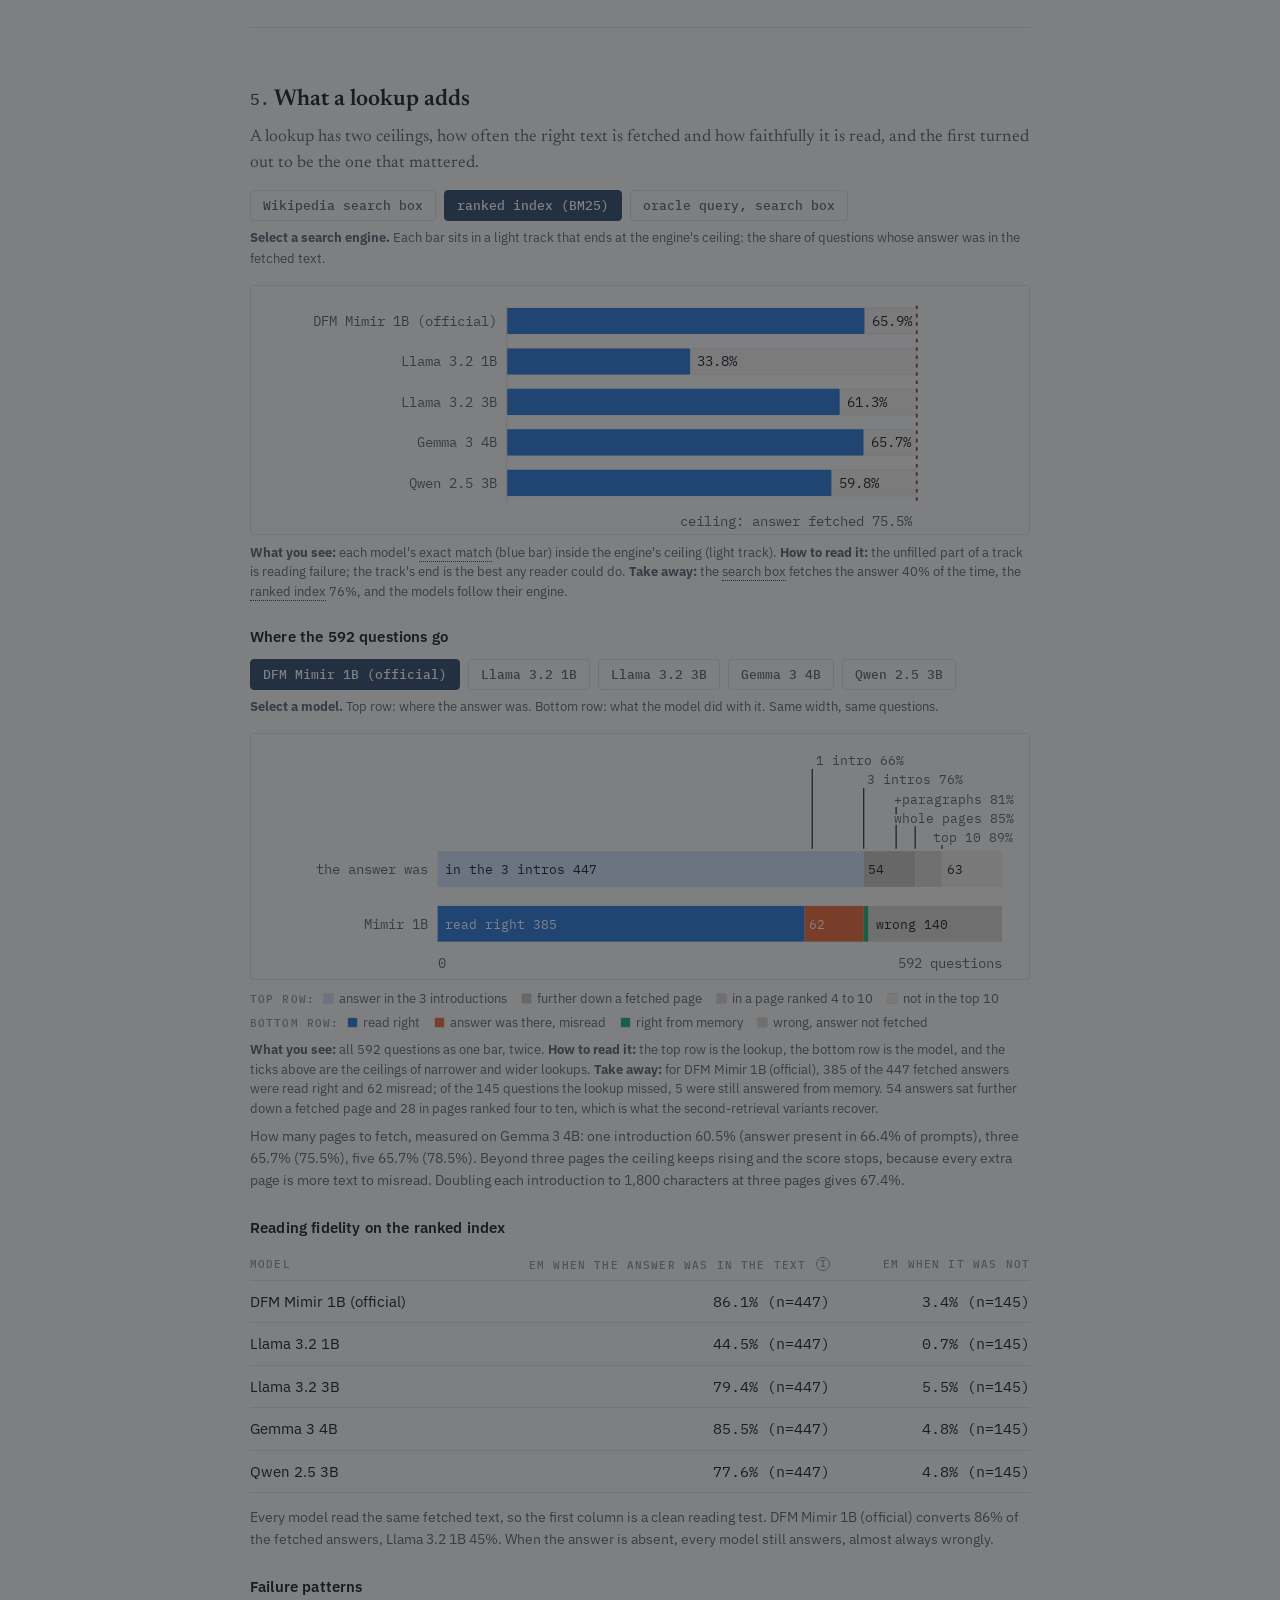
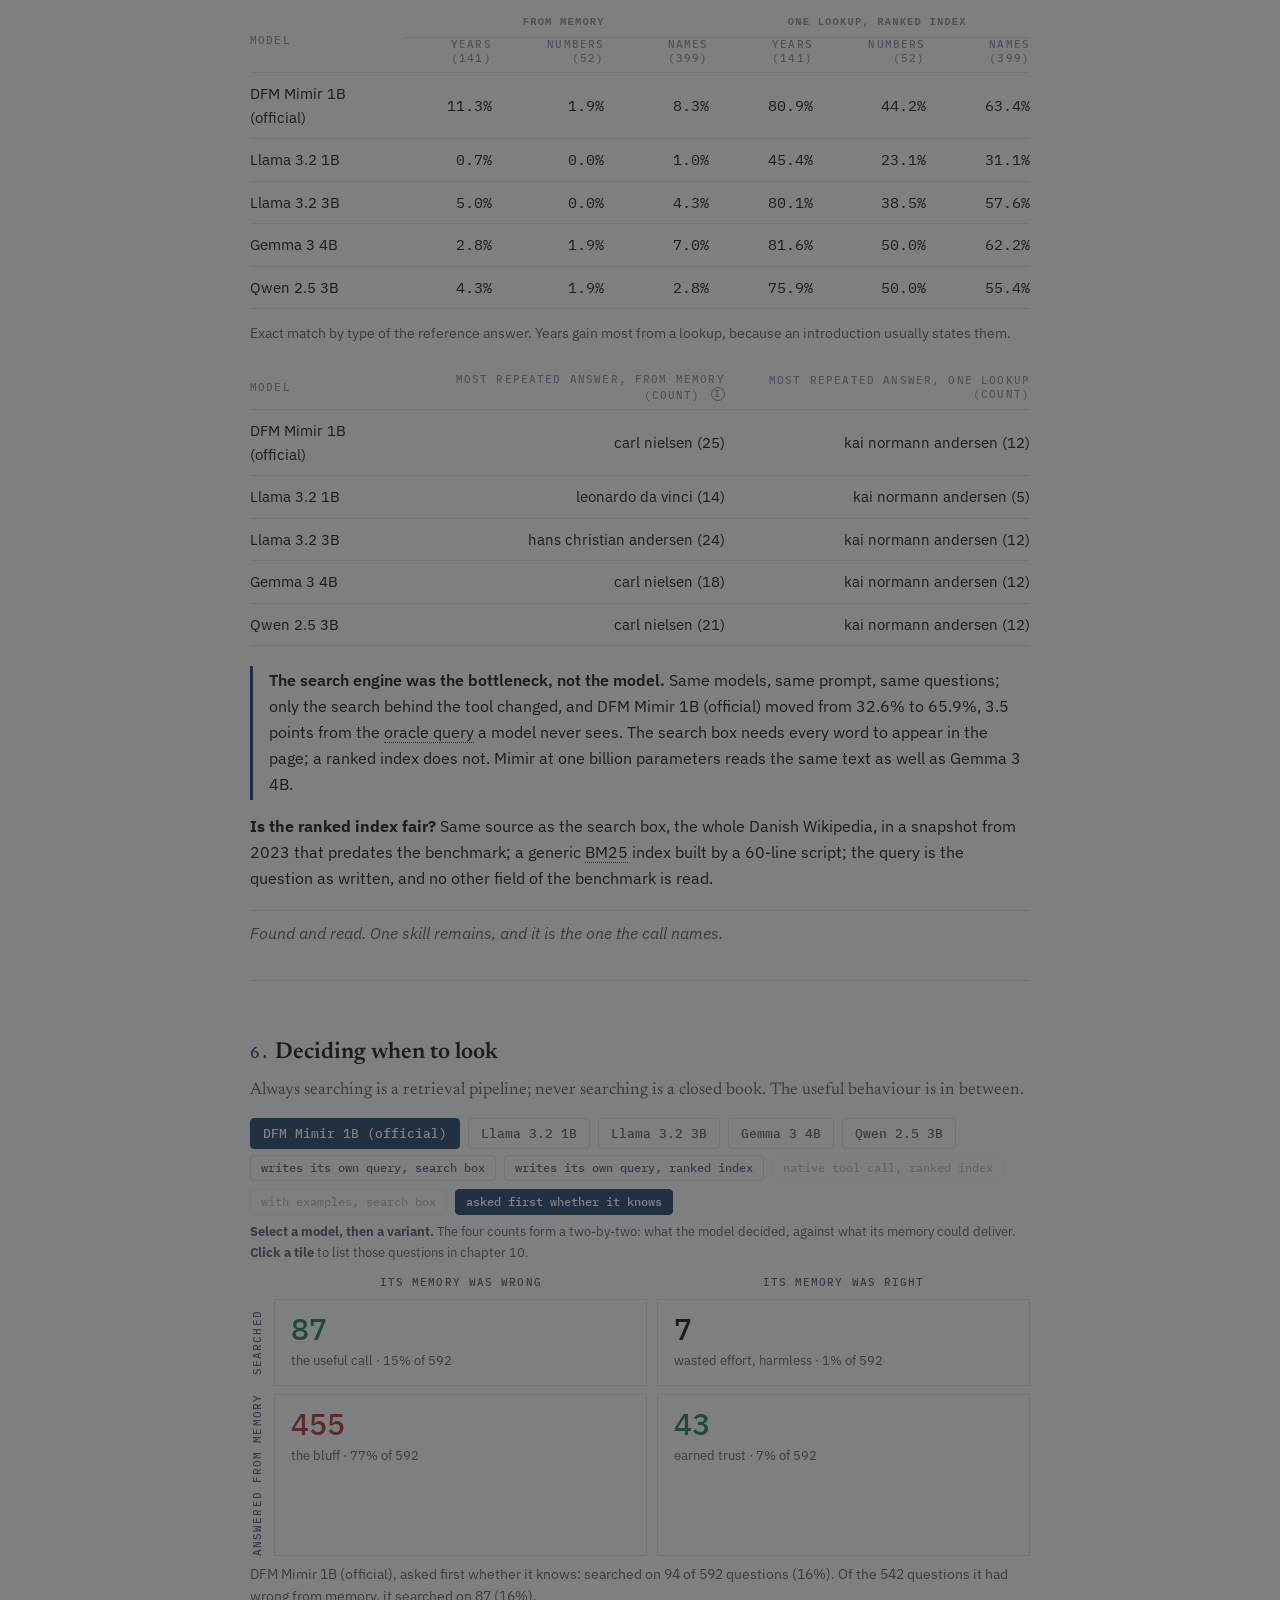
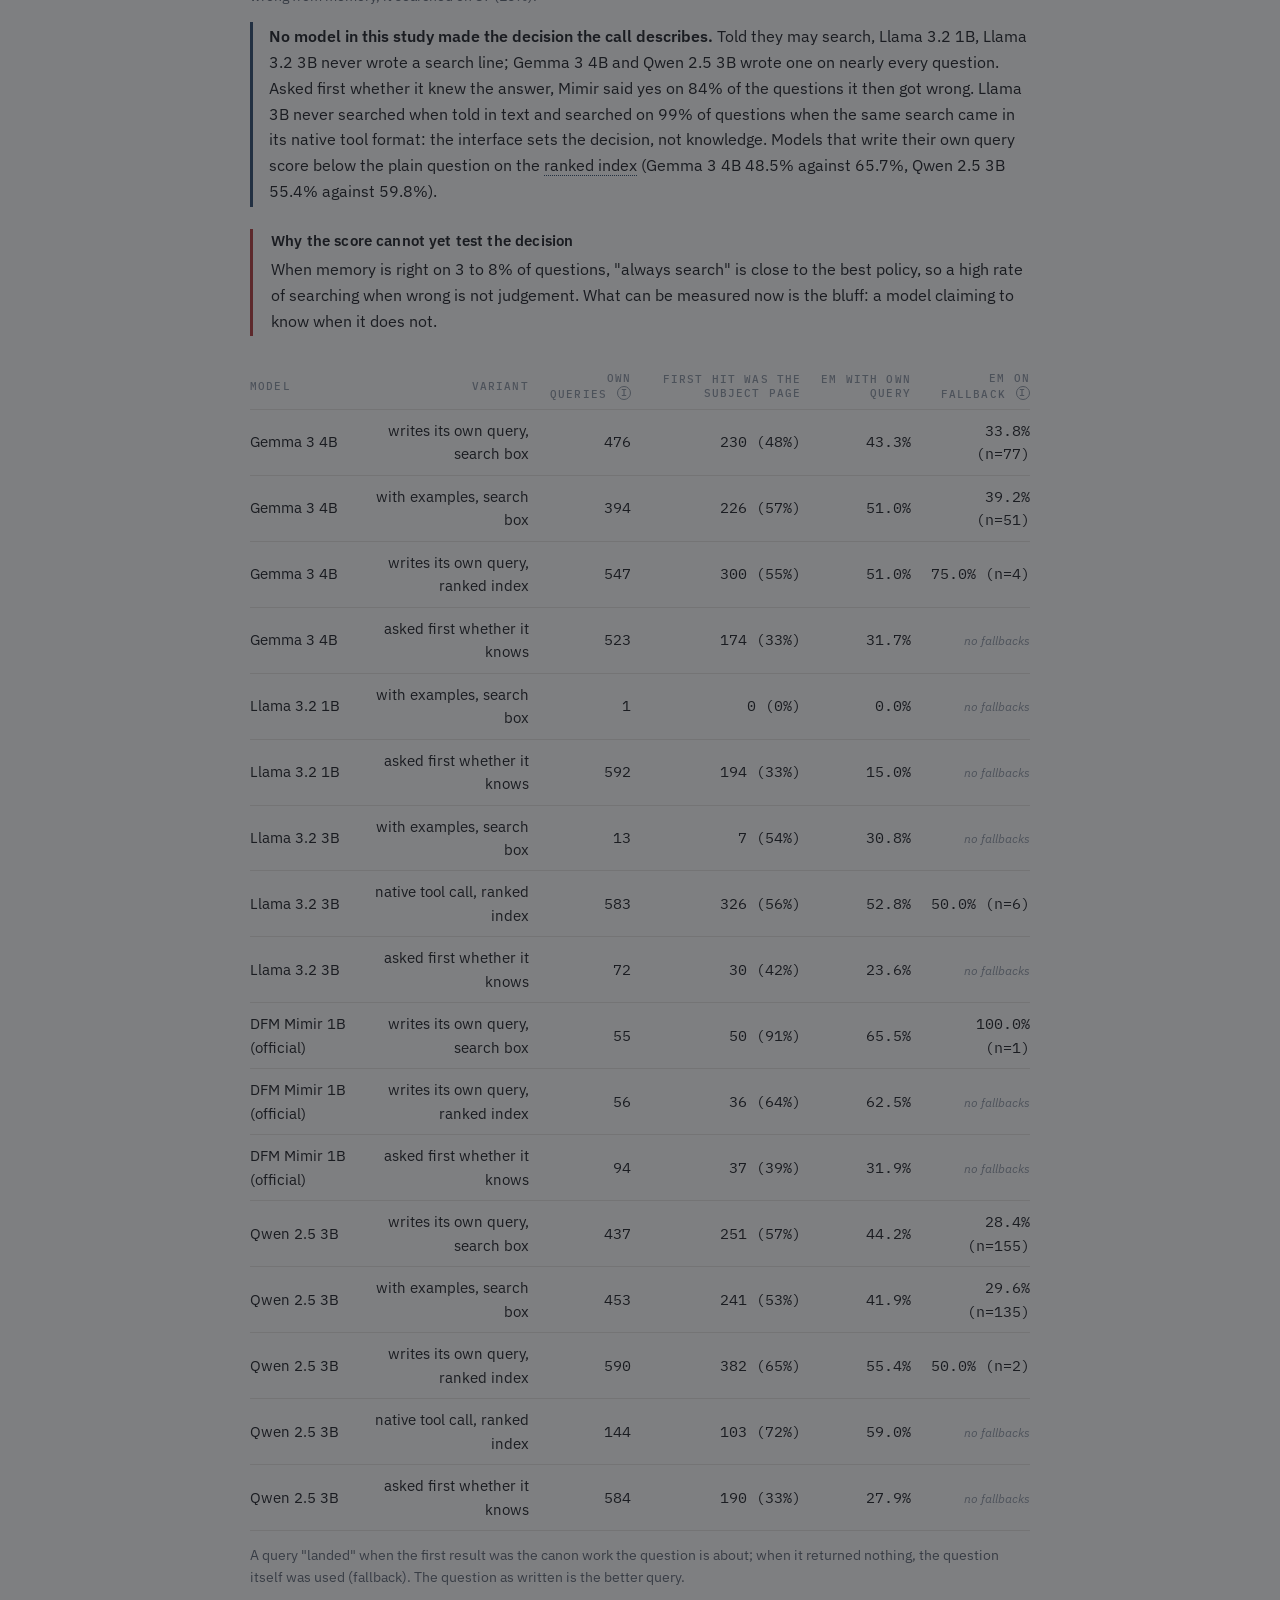
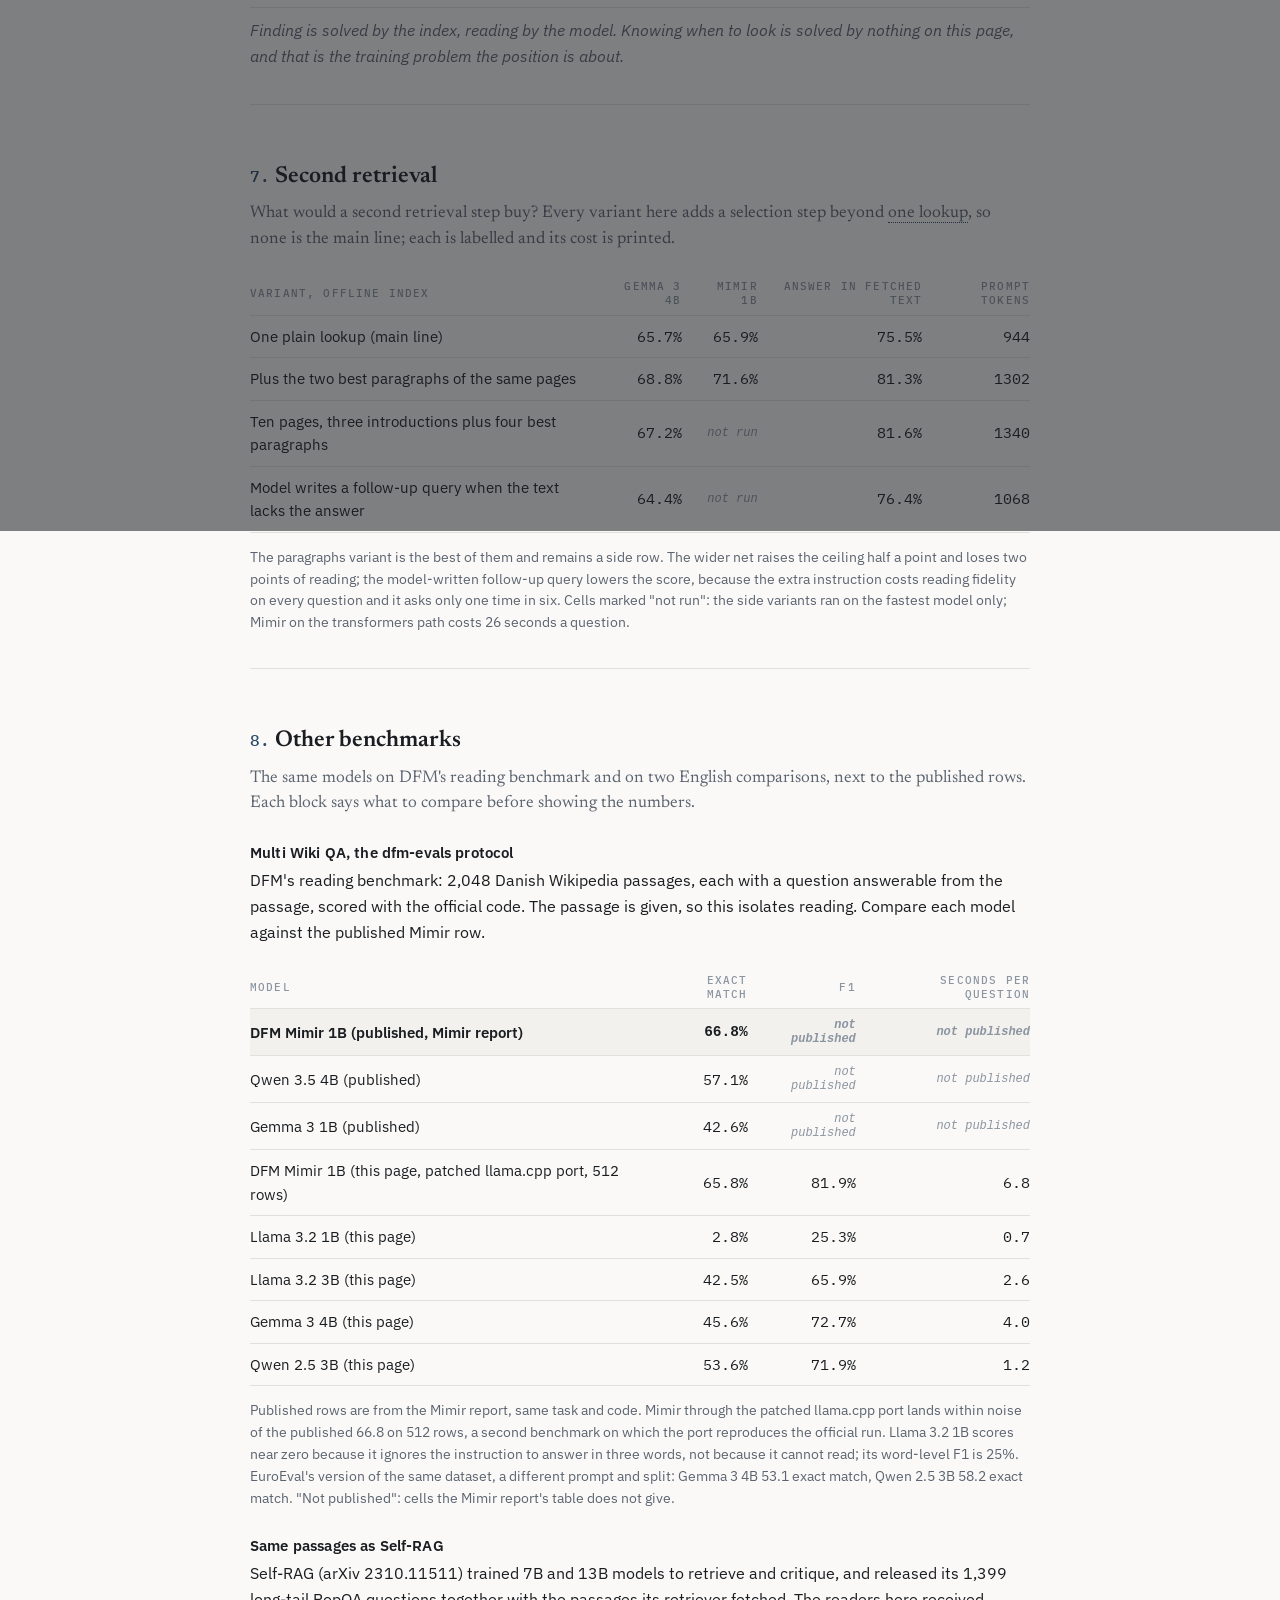
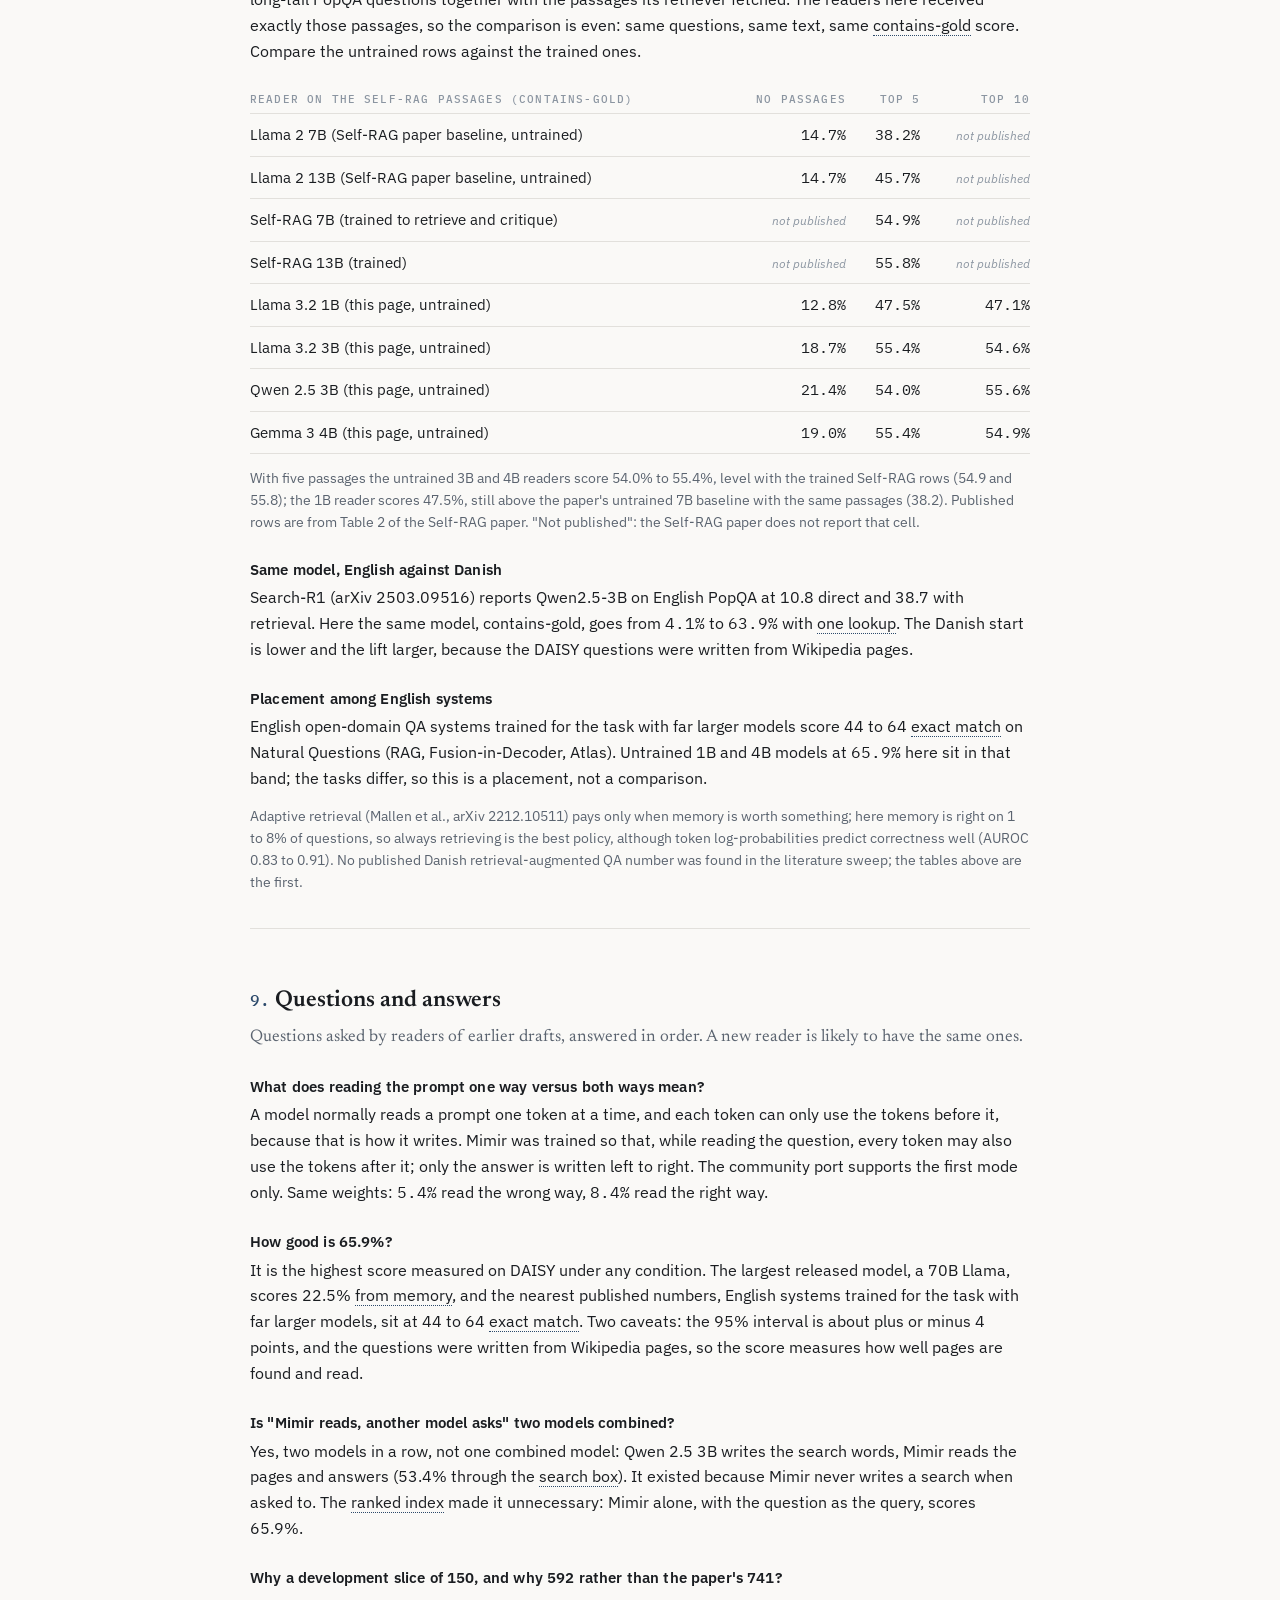
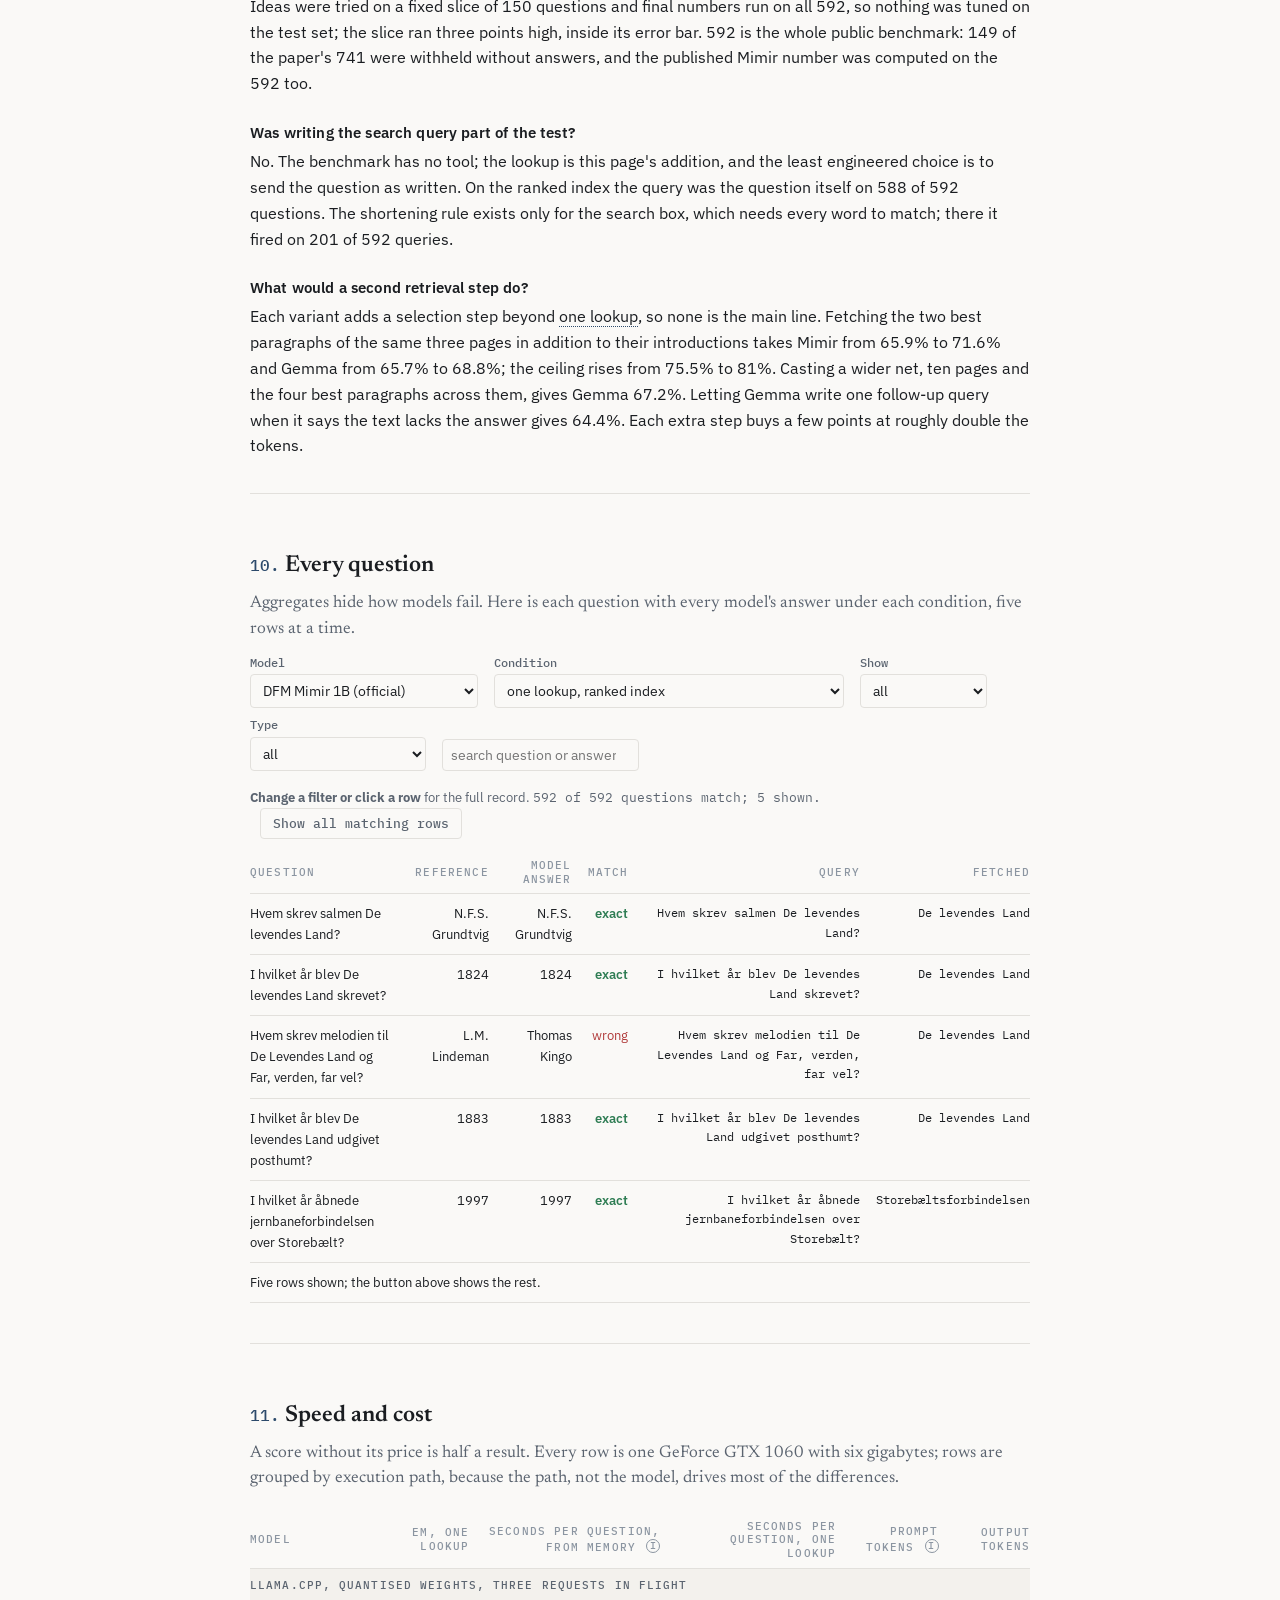
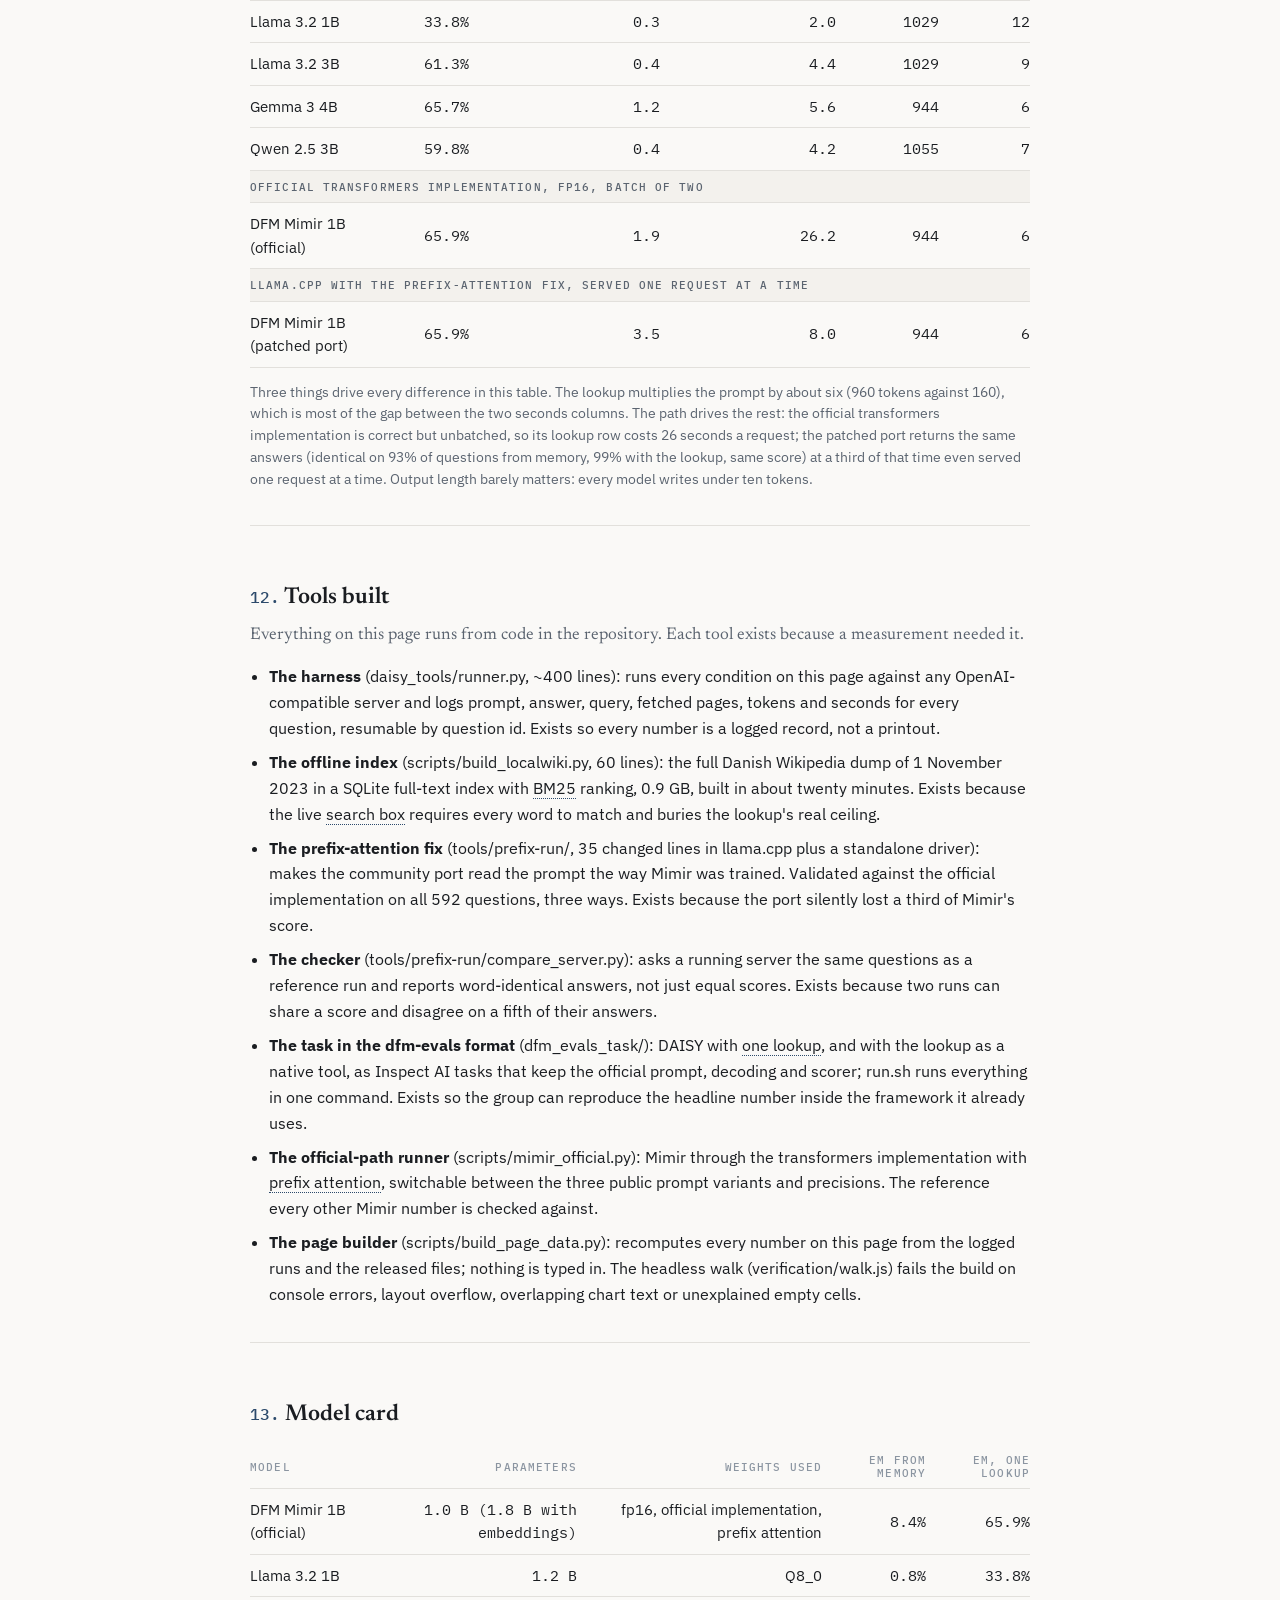
==== commit 6c3324b6: "Reframe as DAISY, measured: audit spine, hover definitions, matrix tiles, grouped and pivoted tables" ====
--- a/site/index.html
+++ b/site/index.html
@@ -4,7 +4,7 @@
 <meta charset="utf-8">
 <meta name="viewport" content="width=device-width, initial-scale=1">
 <meta name="color-scheme" content="light">
-<title>What one Wikipedia lookup does to DAISY, and what it cannot do</title>
+<title>DAISY, measured</title>
 <link rel="preconnect" href="https://fonts.gstatic.com" crossorigin>
 <link href="https://fonts.googleapis.com/css2?family=Newsreader:opsz,wght@6..72,400;6..72,500;6..72,600&family=IBM+Plex+Sans:wght@400;500;600&family=IBM+Plex+Mono:wght@400;500&display=swap" rel="stylesheet">
 <link rel="stylesheet" href="house-style.css">
@@ -15,16 +15,18 @@
 
 <header id="top">
   <div class="eyebrow">Work sample &middot; for the assessment committee of PhD scholarship 4203, IMADA, SDU &middot; generated <span data-fill="date"></span></div>
-  <h1>What one Wikipedia lookup does to DAISY, and what it cannot do</h1>
-  <p class="standfirst">DAISY, the Danish Foundation Models benchmark on the Danish Culture Canon, measures what a language model
-  remembers. Give the same models one lookup in Danish Wikipedia and it measures three separate skills: finding the page, reading it,
-  and knowing when to look. DFM's own one-billion-parameter Mimir moves from <span class="num" data-fill="mimirhf_closed_pct"></span> to
-  <span class="num" data-fill="mimirhf_local_pct"></span>, level with a model four times its size, and no model tested here knows when to look.</p>
+  <h1>DAISY, measured</h1>
+  <p class="standfirst">DAISY, the Danish Foundation Models benchmark on the Danish Culture Canon, asks what a language model knows
+  about Danish culture. This page measures the whole apparatus around that question. The published numbers are reproduced from the
+  released files; the common way of running Mimir turns out to read its prompt backwards and is fixed in 35 lines; the benchmark's own
+  noise is counted; and the same models are then given one Wikipedia lookup and the choice of when to use it. Mimir moves from
+  <span class="num" data-fill="mimirhf_closed_pct"></span> to <span class="num" data-fill="mimirhf_local_pct"></span> with the lookup,
+  and no model tested here knows when to look.</p>
 
   <div class="headline">
-    <div><div class="k">Mimir, from memory</div><div class="v num" data-fill="mimirhf_closed_pct"></div><div class="s">official implementation; the paper reports 9.6</div></div>
+    <div><div class="k">Mimir, reproduced</div><div class="v num" data-fill="mimirhf_closed_pct"></div><div class="s">official implementation; the paper reports 9.6</div></div>
+    <div><div class="k">The port, fixed</div><div class="v num" data-fill="portfix_closed_pct"></div><div class="s">the common llama.cpp path scored <span data-fill="port_pct"></span> until a 35-line fix</div></div>
     <div><div class="k">Mimir, one lookup</div><div class="v num" data-fill="mimirhf_local_pct"></div><div class="s">the question as the query, top three introductions</div></div>
-    <div><div class="k">Ceiling of that lookup</div><div class="v num" data-fill="ceil_local_pct"></div><div class="s">questions whose answer was in the fetched text</div></div>
     <div><div class="k">Models that knew when to look</div><div class="v num">0 of 5</div><div class="s">each always searched or never did</div></div>
   </div>
 
@@ -37,20 +39,21 @@
 <nav id="contents" aria-label="Chapters"><h2>Contents</h2><ol></ol></nav>
 
 <section id="primer" class="chapter">
-  <h2>Terms and setup</h2>
-  <p>Five small language models are measured on one benchmark under identical conditions: answering from memory, answering after one
-  Wikipedia lookup, and choosing whether to look. Each term below is defined once and used unchanged through the page.</p>
+  <h2>Terms</h2>
+  <p>Five small language models are measured on DAISY under identical conditions: answering from memory, answering after one Wikipedia
+  lookup, and choosing whether to look. DAISY has 592 public questions; the published Mimir score was computed on the same 592. Two
+  search engines appear through the page: Wikipedia's own search box, which requires every word of a query to match, and a standard
+  ranked index (BM25) built here over the full Danish Wikipedia dump of 1 November 2023. The terms below carry the analysis.
+  <b>Any dotted-underlined term anywhere on this page shows its definition on hover</b>, and the small <span class="ib" data-tip="Like this. These markers sit next to table columns and chart elements that need one extra sentence.">i</span> markers explain
+  whatever they sit next to.</p>
   <dl class="glossary">
-    <dt>DAISY</dt><dd>The benchmark: short factual questions on the Danish Culture Canon, written by the Danish Foundation Models group (DFM). The 592 public questions are used; the published Mimir score was computed on the same 592.</dd>
     <dt>From memory</dt><dd>The model answers with nothing but the official Danish prompt, exactly as in the DAISY paper.</dd>
     <dt>One lookup</dt><dd>The question, as written, is sent to a search over Danish Wikipedia, and the introductions of the top three pages are placed above the prompt. No model writes a query.</dd>
-    <dt>Search engines</dt><dd>Two are compared: Wikipedia's own search box, which requires every word to match, and a standard ranked index (BM25) built here over the full Danish Wikipedia dump of 1 November 2023.</dd>
     <dt>Exact match</dt><dd>The official score: the normalised answer equals the reference answer.</dd>
     <dt>Contains-gold</dt><dd>A softer score reported beside it: the reference answer appears somewhere inside the model's answer. Used where a published comparison uses it.</dd>
     <dt>Answer recall</dt><dd>How often the reference answer is inside the fetched text. The ceiling of a lookup: no reader can exceed it.</dd>
     <dt>Reading fidelity</dt><dd>Exact match restricted to the questions where the answer was in the fetched text. Separates "could not find it" from "could not read it".</dd>
-    <dt>Oracle query</dt><dd>The benchmark's hidden subject field used as the search term. The best possible query; never shown to a model.</dd>
-    <dt>Decision</dt><dd>Whether a model that is allowed to search chooses to search, and whether that choice tracks what its memory can actually deliver. A model with good judgement searches exactly when its memory would fail.</dd>
+    <dt>Decision</dt><dd>Whether a model that is allowed to search chooses to search, and whether that choice tracks what its memory can actually deliver.</dd>
     <dt>Prefix attention</dt><dd>Mimir reads the prompt with every token attending to every other token; the common llama.cpp port reads left to right only. A 35-line fix built for this study restores the trained behaviour.</dd>
   </dl>
 </section>
@@ -79,30 +82,46 @@
 <section id="act1" class="chapter">
   <h2>Reproduction</h2>
   <p class="lede">The first step is reproduction: the published DAISY results, recomputed here from the released prediction files and the official scorer, before any new condition is run.</p>
-  <div class="tscroll"><table id="reptable"><thead><tr><th>Released predictions, rescored here</th><th>EM</th><th>F1</th><th>BLEU</th><th>F1 in paper</th><th>BLEU in paper</th></tr></thead><tbody></tbody></table></div>
+  <div class="tscroll"><table id="reptable"><thead><tr><th>Released predictions, rescored here</th><th class="n">EM <span class="ib" data-tip="Exact match: the normalised answer equals the reference. The DAISY paper reports F1 and BLEU only; EM is added here because the rest of the page uses it.">i</span></th><th class="n">F1 <span class="ib" data-tip="Word-overlap score between answer and reference, 0 to 1. One of the two scores the DAISY paper reports.">i</span></th><th class="n">BLEU <span class="ib" data-tip="An n-gram overlap score, 0 to 1. The other score the DAISY paper reports.">i</span></th><th class="n">F1 in paper</th><th class="n">BLEU in paper</th></tr></thead><tbody></tbody></table></div>
   <p class="note">The ranking matches the published table. The released files cover the full question set; restricted to the 592 public questions the scores sit slightly higher (F1 0.277 against the published 0.268 for the largest model). The strongest released model, Llama 3.3 70B, answers 22.5% of the questions from memory.</p>
-  <div class="tscroll"><table id="mimirtable"><thead><tr><th>Mimir, the same weights four ways</th><th>EM</th></tr></thead><tbody></tbody></table></div>
-  <p class="note">The official implementation lands within one standard error of the published 9.6. The community llama.cpp port reads the prompt left to right only, and that alone costs a third of the score. Two DAISY task definitions exist in public code; under the second, a one-line prompt in the lab's evaluation fork, Mimir answers in full sentences and exact match falls to 1%, so the published 9.6 can only come from the first, the prompt in the public dfm-evals library. That prompt itself exists in two copies that differ by one blank line; chapter 10 measures what that one line does.</p>
+  <div class="tscroll"><table id="mimirtable"><thead><tr><th>Mimir, the same weights: four runs and the published number</th><th class="n">EM</th></tr></thead><tbody></tbody></table></div>
+  <p class="note">The official implementation lands within one standard error of the published 9.6. The community llama.cpp port reads the prompt left to right only, and that alone costs a third of the score; chapter 4 covers the fix. Two DAISY task definitions exist in public code; under the second, a one-line prompt in the lab's evaluation fork, Mimir answers in full sentences and exact match falls to 1%, so the published 9.6 can only come from the first, the prompt in the public dfm-evals library.</p>
+  <figure>
+    <div class="viz-root" id="a1chart"></div>
+    <figcaption><b>What you see:</b> exact match from memory, one bar per model. <b>How to read it:</b> a bar at 5% is about 30 questions answered exactly. The dashed line is the released 70B run, the best score anyone has published on DAISY from memory: it bounds what scale alone buys, and chapter 5 reads against it. <b>Take away:</b> <span data-fill="a1_take"></span></figcaption>
+  </figure>
+  <div class="verdict"><p><strong>The ruler holds, and the common way of running Mimir does not.</strong> <span data-fill="a1_verdict"></span></p></div>
+  <p class="handover">Reproduction found one broken thing and two odd ones. They get their own chapter before anything new is measured.</p>
+</section>
+
+<section id="fixed" class="chapter">
+  <h2>Broken and fixed</h2>
+  <p class="lede">Three findings from the reproduction work: a port that reads backwards, a prompt that exists in two versions, and the benchmark's own noise, counted.</p>
   <h3>The community port, fixed</h3>
   <p><span data-fill="port_fix_note"></span> The change and its checker are in <a href="https://github.com/bolgacg/daisy-tools/tree/master/tools/prefix-run">tools/prefix-run</a>.</p>
-  <figure>
-    <div class="viz-root" id="a1chart"></div>
-    <figcaption><b>What you see:</b> exact match from memory, one bar per model. <b>How to read it:</b> a bar at 5% is about 30 questions answered exactly. <b>Take away:</b> <span data-fill="a1_take"></span></figcaption>
-  </figure>
-  <div class="verdict"><p><strong>The ruler holds, and the common way of running Mimir does not.</strong> <span data-fill="a1_verdict"></span></p></div>
-  <p class="handover">Memory is thin for every small model. What does one lookup add, and what limits it?</p>
+  <h3>Two copies of the prompt</h3>
+  <p>The DAISY prompt exists twice in public code, and the two copies differ by one blank line. The evaluation script in the SDU-Daisy repository starts the prompt with a newline and puts two blank lines before the question; the copy in the dfm-evals library puts one. The tokenizer turns the blank lines into a single token, a different one in each copy, so every prompt differs by exactly one token. On 60 questions with the same model and greedy decoding, that one token rewrote 13 answers while the exact-match score did not move. Two answers the token changed: the composer of Drømmeland went from Carl Nielsen to Jens Christian Dahl, the author of Enten-Eller from Jens Peter Jacobsen to Herman Bang, both wrong before and after. The conclusion for anyone comparing runs: a 592-question exact-match benchmark cannot see a change that rewrites a fifth of the answers, and a byte-level diff of the prompt can. The harness behind this page uses the script's copy for every row; the check in the dfm-evals framework uses the library's copy, and the two land within half a point on the same model (66.0 against 65.7).</p>
+  <h3>The benchmark's own noise, counted</h3>
+  <p>The questions were written by a language model from Wikipedia pages and then checked by people. Some slipped through. Every model meets the same noise, so the comparisons stand; the counts say how much of the score is not about the model.</p>
+  <div class="tscroll"><table id="noisetable"><thead><tr><th>What</th><th class="n">Questions</th><th>Effect on the score</th></tr></thead><tbody></tbody></table></div>
+  <p class="note"><b>Click a row</b> to list those questions in chapter 10.</p>
+  <p>The last row needs one more sentence. The official normaliser keeps only ASCII letters and digits, so Danish letters are deleted
+  before comparison: "Højskolesangbogen" becomes "hjskolesangbogen". Prediction and reference lose the same letters, so exact match is
+  unaffected; but the deletion changes which words overlap, which moves word-level F1 and BLEU on those 98 rows, identically for every
+  model. The scorer was left untouched here so every number stays comparable with the published ones; the count above says how far
+  that choice reaches.</p>
 </section>
 
 <section id="act2" class="chapter">
-  <h2>One lookup</h2>
+  <h2>What a lookup adds</h2>
   <p class="lede">A lookup has two ceilings, how often the right text is fetched and how faithfully it is read, and the first turned out to be the one that mattered.</p>
   <div class="controls" id="a2controls">
     <div class="chips" id="a2chips"></div>
-    <p class="hint"><b>Select a search engine.</b> Grey band: how often the answer was in the fetched text. Bars: what each model scored with it.</p>
+    <p class="hint"><b>Select a search engine.</b> Each bar sits in a light track that ends at the engine's ceiling: the share of questions whose answer was in the fetched text.</p>
   </div>
   <figure>
     <div class="viz-root" id="a2chart"></div>
-    <figcaption><b>What you see:</b> answer recall of the engine (grey) and each model's exact match (blue). <b>How to read it:</b> the gap between a bar and the grey band is reading failure. <b>Take away:</b> <span data-fill="a2_take"></span></figcaption>
+    <figcaption><b>What you see:</b> each model's exact match (blue bar) inside the engine's ceiling (light track). <b>How to read it:</b> the unfilled part of a track is reading failure; the track's end is the best any reader could do. <b>Take away:</b> <span data-fill="a2_take"></span></figcaption>
   </figure>
   <h3>Where the 592 questions go</h3>
   <div class="controls" id="deccontrols">
@@ -111,12 +130,17 @@
   </div>
   <figure>
     <div class="viz-root" id="decchart"></div>
-    <figcaption><b>What you see:</b> all 592 questions as one bar, twice. <b>How to read it:</b> the top row is the lookup (found in the three introductions, further down a fetched page, in a page ranked four to ten, not in the top ten); the bottom row is the model (read right, misread, right from memory, wrong without the text); the ticks are the ceilings of narrower and wider lookups. <b>Take away:</b> <span data-fill="dec_take"></span></figcaption>
+    <div class="leg" id="decleg"></div>
+    <figcaption><b>What you see:</b> all 592 questions as one bar, twice. <b>How to read it:</b> the top row is the lookup, the bottom row is the model, and the ticks above are the ceilings of narrower and wider lookups. <b>Take away:</b> <span data-fill="dec_take"></span></figcaption>
   </figure>
   <p class="note"><span data-fill="ksweep_note"></span></p>
   <h3>Reading fidelity on the ranked index</h3>
-  <div class="tscroll"><table id="fidtable"><thead><tr><th>Model</th><th>EM when the answer was in the text</th><th>EM when it was not</th></tr></thead><tbody></tbody></table></div>
+  <div class="tscroll"><table id="fidtable"><thead><tr><th>Model</th><th class="n">EM when the answer was in the text <span class="ib" data-tip="Reading fidelity: of the 447 questions whose answer sat in the fetched introductions, how many did this model answer exactly. Every model read the same text.">i</span></th><th class="n">EM when it was not</th></tr></thead><tbody></tbody></table></div>
   <p class="note">Every model read the same fetched text, so the first column is a clean reading test. <span data-fill="fid_note"></span></p>
+  <h3>Failure patterns</h3>
+  <div class="tscroll"><table id="typetable"><thead><tr><th rowspan="2">Model</th><th colspan="3" class="grp">From memory</th><th colspan="3" class="grp">One lookup, ranked index</th></tr><tr><th class="n">Years (141)</th><th class="n">Numbers (52)</th><th class="n">Names (399)</th><th class="n">Years (141)</th><th class="n">Numbers (52)</th><th class="n">Names (399)</th></tr></thead><tbody></tbody></table></div>
+  <p class="note">Exact match by type of the reference answer. Years gain most from a lookup, because an introduction usually states them.</p>
+  <div class="tscroll"><table id="deftable"><thead><tr><th>Model</th><th>Most repeated answer, from memory (count) <span class="ib" data-tip="A model that does not know tends to name the same famous person or year again and again. This column shows its favourite.">i</span></th><th>Most repeated answer, one lookup (count)</th></tr></thead><tbody></tbody></table></div>
   <div class="verdict"><p><strong>The search engine was the bottleneck, not the model.</strong> <span data-fill="a2_verdict"></span></p></div>
   <p><b>Is the ranked index fair?</b> Same source as the search box, the whole Danish Wikipedia, in a snapshot from 2023 that predates the benchmark; a generic BM25 index built by a 60-line script; the query is the question as written, and no other field of the benchmark is read.</p>
   <p class="handover">Found and read. One skill remains, and it is the one the call names.</p>
@@ -128,16 +152,20 @@
   <div class="controls" id="a3controls">
     <div class="chips" id="a3models"></div>
     <div class="chips small" id="a3variants"></div>
-    <p class="hint"><b>Select a model, then a variant.</b> The tiles count its decisions against its own record from memory. <b>Click a tile</b> to list those questions below.</p>
-  </div>
-  <div class="tiles" id="tiles"></div>
+    <p class="hint"><b>Select a model, then a variant.</b> The four counts form a two-by-two: what the model decided, against what its memory could deliver. <b>Click a tile</b> to list those questions in chapter 10.</p>
+  </div>
+  <div class="matrix" id="tilegrid">
+    <div class="mcorner"></div><div class="mcol">its memory was wrong</div><div class="mcol">its memory was right</div>
+    <div class="mrow">searched</div><div id="t-called_wrong"></div><div id="t-called_right"></div>
+    <div class="mrow">answered from memory</div><div id="t-silent_wrong"></div><div id="t-silent_right"></div>
+  </div>
   <p class="note" id="tilenote"></p>
   <div class="verdict"><p><strong>No model in this study made the decision the call describes.</strong> <span data-fill="a3_verdict"></span></p></div>
   <div class="warnbox">
     <h3>Why the score cannot yet test the decision</h3>
     <p>When memory is right on 3 to 8% of questions, "always search" is close to the best policy, so a high rate of searching when wrong is not judgement. What can be measured now is the bluff: a model claiming to know when it does not.</p>
   </div>
-  <div class="tscroll"><table id="asktable"><thead><tr><th>Model</th><th>Variant</th><th>Own queries</th><th>First hit was the subject page</th><th>EM with own query</th><th>EM on fallback</th></tr></thead><tbody></tbody></table></div>
+  <div class="tscroll"><table id="asktable"><thead><tr><th>Model</th><th>Variant</th><th class="n">Own queries <span class="ib" data-tip="How many of the 592 questions this model chose to search on, writing its own query.">i</span></th><th class="n">First hit was the subject page</th><th class="n">EM with own query</th><th class="n">EM on fallback <span class="ib" data-tip="When a model's own query returned nothing, the question itself was used instead. This column scores those questions.">i</span></th></tr></thead><tbody></tbody></table></div>
   <p class="note"><span data-fill="ask_note"></span></p>
   <p class="handover">Finding is solved by the index, reading by the model. Knowing when to look is solved by nothing on this page, and that is the training problem the position is about.</p>
 </section>
@@ -145,8 +173,26 @@
 <section id="second" class="chapter">
   <h2>Second retrieval</h2>
   <p class="lede">What would a second retrieval step buy? Every variant here adds a selection step beyond one lookup, so none is the main line; each is labelled and its cost is printed.</p>
-  <div class="tscroll"><table id="secondtable"><thead><tr><th>Variant, offline index</th><th>Gemma 3 4B</th><th>Mimir 1B</th><th>Answer in fetched text</th><th>Prompt tokens</th></tr></thead><tbody></tbody></table></div>
-  <p class="note"><span data-fill="second_note"></span></p>
+  <div class="tscroll"><table id="secondtable"><thead><tr><th>Variant, offline index</th><th class="n">Gemma 3 4B</th><th class="n">Mimir 1B</th><th class="n">Answer in fetched text</th><th class="n">Prompt tokens</th></tr></thead><tbody></tbody></table></div>
+  <p class="note"><span data-fill="second_note"></span> Cells marked "not run": the side variants ran on the fastest model only; Mimir on the transformers path costs 26 seconds a question.</p>
+</section>
+
+<section id="field" class="chapter">
+  <h2>Other benchmarks</h2>
+  <p class="lede">The same models on DFM's reading benchmark and on two English comparisons, next to the published rows. Each block says what to compare before showing the numbers.</p>
+  <h3>Multi Wiki QA, the dfm-evals protocol</h3>
+  <p>DFM's reading benchmark: 2,048 Danish Wikipedia passages, each with a question answerable from the passage, scored with the official code. The passage is given, so this isolates reading. Compare each model against the published Mimir row.</p>
+  <div class="tscroll"><table id="mwqatable"><thead><tr><th>Model</th><th class="n">Exact match</th><th class="n">F1</th><th class="n">Seconds per question</th></tr></thead><tbody></tbody></table></div>
+  <p class="note"><span data-fill="mwqa_note"></span> "Not published": cells the Mimir report's table does not give.</p>
+  <h3>Same passages as Self-RAG</h3>
+  <p>Self-RAG (arXiv 2310.11511) trained 7B and 13B models to retrieve and critique, and released its 1,399 long-tail PopQA questions together with the passages its retriever fetched. The readers here received exactly those passages, so the comparison is even: same questions, same text, same contains-gold score. Compare the untrained rows against the trained ones.</p>
+  <div class="tscroll"><table id="popqatable"><thead><tr><th>Reader on the Self-RAG passages (contains-gold)</th><th class="n">No passages</th><th class="n">Top 5</th><th class="n">Top 10</th></tr></thead><tbody></tbody></table></div>
+  <p class="note"><span data-fill="popqa_text"></span> "Not published": the Self-RAG paper does not report that cell.</p>
+  <h3>Same model, English against Danish</h3>
+  <p>Search-R1 (arXiv 2503.09516) reports Qwen2.5-3B on English PopQA at 10.8 direct and 38.7 with retrieval. Here the same model, contains-gold, goes from <span class="num" data-fill="qwen_closed_len"></span> to <span class="num" data-fill="qwen_local_len"></span> with one lookup. The Danish start is lower and the lift larger, because the DAISY questions were written from Wikipedia pages.</p>
+  <h3>Placement among English systems</h3>
+  <p>English open-domain QA systems trained for the task with far larger models score 44 to 64 exact match on Natural Questions (RAG, Fusion-in-Decoder, Atlas). Untrained 1B and 4B models at <span class="num" data-fill="mimirhf_local_pct"></span> here sit in that band; the tasks differ, so this is a placement, not a comparison.</p>
+  <p class="note">Adaptive retrieval (Mallen et al., arXiv 2212.10511) pays only when memory is worth something; here memory is right on 1 to 8% of questions, so always retrieving is the best policy, although token log-probabilities predict correctness well (AUROC 0.83 to 0.91). No published Danish retrieval-augmented QA number was found in the literature sweep; the tables above are the first.</p>
 </section>
 
 <section id="asked" class="chapter">
@@ -170,73 +216,42 @@
 
 <section id="browser" class="chapter">
   <h2>Every question</h2>
-  <p class="lede">Aggregates hide how models fail. Here is each question with every model's answer under each condition.</p>
+  <p class="lede">Aggregates hide how models fail. Here is each question with every model's answer under each condition, five rows at a time.</p>
   <div class="controls" id="bcontrols">
     <label>Model <select id="bmodel"></select></label>
     <label>Condition <select id="bcond"></select></label>
     <label>Show <select id="boutcome"><option value="all">all</option><option value="right">exact match</option><option value="lenient">lenient only</option><option value="wrong">wrong</option><option value="called">searched</option><option value="silent">did not search</option></select></label>
     <label>Type <select id="btype"><option value="all">all</option><option value="text">names and titles</option><option value="year">years</option><option value="number">other numbers</option><option value="flagged">benchmark noise only</option></select></label>
     <input id="bsearch" type="search" placeholder="search question or answer">
-    <p class="hint"><b>Change a filter or click a row</b> for the full record. <span id="bcount" class="num"></span></p>
+    <p class="hint"><b>Change a filter or click a row</b> for the full record. <span id="bcount" class="num"></span> <button id="bexpand" class="chip">Show all matching rows</button></p>
   </div>
   <div class="tscroll"><table id="btable"><thead><tr><th>Question</th><th>Reference</th><th>Model answer</th><th>Match</th><th>Query</th><th>Fetched</th></tr></thead><tbody></tbody></table></div>
-</section>
-
-<section id="field" class="chapter">
-  <h2>Other benchmarks</h2>
-  <p class="lede">The same models on DFM's reading benchmark and on two English benchmarks, next to the published rows.</p>
-  <h3>Multi Wiki QA, the dfm-evals protocol</h3>
-  <p>Multi Wiki QA: 2,048 Danish Wikipedia passages, each with a question answerable from the passage, scored with the official code. No lookup here; the passage is given, so this isolates reading.</p>
-  <div class="tscroll"><table id="mwqatable"><thead><tr><th>Model</th><th>Exact match</th><th>F1</th><th>Seconds per question</th></tr></thead><tbody></tbody></table></div>
-  <p class="note"><span data-fill="mwqa_note"></span></p>
-  <h3>English comparisons</h3>
-  <ul class="limits">
-    <li><b>Same questions and passages as a published paper.</b> Self-RAG (arXiv 2310.11511) released its 1,399 long-tail PopQA questions with the passages its retriever fetched; the readers here received exactly those passages. <span data-fill="popqa_text"></span>
-      <div class="tscroll"><table id="popqatable"><thead><tr><th>Reader on the Self-RAG passages (contains-gold)</th><th>No passages</th><th>Top 5</th><th>Top 10</th></tr></thead><tbody></tbody></table></div></li>
-    <li><b>Same model, English.</b> Search-R1 (arXiv 2503.09516) reports Qwen2.5-3B on PopQA at 10.8 direct and 38.7 with retrieval; here the same model, contains-gold, goes from <span class="num" data-fill="qwen_closed_len"></span> to <span class="num" data-fill="qwen_local_len"></span> with one lookup. The Danish start is lower and the lift larger, because these questions were written from Wikipedia pages.</li>
-    <li><b>English open-domain QA</b> systems trained for the task with far larger models score 44 to 64 exact match on Natural Questions (RAG, Fusion-in-Decoder, Atlas). Untrained 1B and 4B models at <span class="num" data-fill="mimirhf_local_pct"></span> here sit in that band; the tasks differ, so this is a placement, not a comparison.</li>
-    <li><b>Adaptive retrieval</b> (Mallen et al., arXiv 2212.10511) pays only when memory is worth something. Here memory is right on 1 to 8% of questions, so always retrieving is the best policy, although token log-probabilities predict correctness well (AUROC 0.83 to 0.91).</li>
-    <li><b>No published Danish retrieval-augmented QA number exists</b> as far as the literature sweep found. These tables are the first.</li>
-  </ul>
-</section>
-
-<section id="failures" class="chapter">
-  <h2>Sources of error</h2>
-  <p class="lede">A model that does not know names the same famous thing. The three most repeated answers per run:</p>
-  <div class="tscroll"><table id="deftable"><thead><tr><th>Model</th><th>Condition</th><th>Most repeated answers (count)</th><th>Share of rows</th></tr></thead><tbody></tbody></table></div>
-  <div class="tscroll"><table id="typetable"><thead><tr><th>Model</th><th>Condition</th><th>Years (141)</th><th>Other numbers (52)</th><th>Names and titles (399)</th></tr></thead><tbody></tbody></table></div>
-  <p class="note">Exact match by type of the reference answer. Years gain most from a lookup, because an introduction usually states them.</p>
-  <h3>The benchmark's own noise, counted</h3>
-  <p>The questions were written by a language model from Wikipedia pages and then checked by people. Some slipped through. Every model meets the same noise, so the comparisons stand; the counts say how much of the score is not about the model.</p>
-  <div class="tscroll"><table id="noisetable"><thead><tr><th>What</th><th>Questions</th><th>Effect on the score</th></tr></thead><tbody></tbody></table></div>
-  <p class="note"><b>Click a row</b> to list those questions in the browser above.</p>
-  <h3>Two copies of the prompt</h3>
-  <p>The DAISY prompt exists twice in public code, and the two copies differ by one blank line. The evaluation script in the SDU-Daisy repository starts the prompt with a newline and puts two blank lines before the question; the copy in the dfm-evals library puts one. The tokenizer turns the blank lines into a single token, a different one in each copy, so every prompt differs by exactly one token. On 60 questions with the same model and greedy decoding, that one token rewrote 13 answers while the exact-match score did not move. Two answers the token changed: the composer of Drømmeland went from Carl Nielsen to Jens Christian Dahl, the author of Enten-Eller from Jens Peter Jacobsen to Herman Bang, both wrong before and after. The conclusion for anyone comparing runs: a 592-question exact-match benchmark cannot see a change that rewrites a fifth of the answers, and a byte-level diff of the prompt can. The harness behind this page uses the script's copy for every row; the check in the dfm-evals framework uses the library's copy, and the two land within half a point on the same model (66.0 against 65.7).</p>
 </section>
 
 <section id="speed" class="chapter">
   <h2>Speed and cost</h2>
-  <p class="lede">A score without its price is half a result. Every row is one GeForce GTX 1060 with six gigabytes, one question at a time unless stated.</p>
-  <div class="tscroll"><table id="speedtable"><thead><tr><th>Model and path</th><th>From memory, seconds</th><th>One lookup, seconds</th><th>Prompt tokens, one lookup</th></tr></thead><tbody></tbody></table></div>
+  <p class="lede">A score without its price is half a result. Every row is one GeForce GTX 1060 with six gigabytes; rows are grouped by execution path, because the path, not the model, drives most of the differences.</p>
+  <div class="tscroll"><table id="speedtable"><thead><tr><th>Model</th><th class="n">EM, one lookup</th><th class="n">Seconds per question, from memory <span class="ib" data-tip="Mean seconds per request. Requests in flight at once differ by path and are stated in each group heading; more in flight means more throughput at similar per-request time.">i</span></th><th class="n">Seconds per question, one lookup</th><th class="n">Prompt tokens <span class="ib" data-tip="Mean tokens the model reads per question with one lookup. The lookup multiplies the prompt by about six, which is most of the extra time.">i</span></th><th class="n">Output tokens</th></tr></thead><tbody></tbody></table></div>
   <p class="note"><span data-fill="speed_note"></span></p>
 </section>
 
 <section id="tools" class="chapter">
   <h2>Tools built</h2>
-  <p class="lede">Everything on this page runs from code in the repository. What each piece is, in one line.</p>
+  <p class="lede">Everything on this page runs from code in the repository. Each tool exists because a measurement needed it.</p>
   <ul class="limits" id="toolslist">
-    <li><b>The harness</b> (daisy_tools/runner.py): every condition on this page, against any OpenAI-compatible server, logging prompt, answer, query, fetched pages, tokens and seconds per question, resumable by question id.</li>
-    <li><b>The offline index</b> (scripts/build_localwiki.py): the full Danish Wikipedia dump of 1 November 2023 in a SQLite full-text index with BM25 ranking, 0.9 GB, built in about twenty minutes.</li>
-    <li><b>The task in the dfm-evals format</b> (dfm_evals_task/): DAISY with one lookup and DAISY with the lookup as a tool, as Inspect AI tasks that keep the official prompt, decoding and scorer; run.sh runs everything in one command.</li>
-    <li><b>The official-path runner</b> (scripts/mimir_official.py): Mimir through the transformers implementation with the prompt read in both directions, the reference every other Mimir number is checked against.</li>
-    <li><b>The prefix-mode driver and patch</b> (tools/prefix-run/): the community llama.cpp port made to read the prompt the way Mimir was trained, first through the public API without touching llama.cpp, then as a 35-line change to llama.cpp itself.</li>
-    <li><b>The page builder</b> (scripts/build_page_data.py): every number on this page is computed from the logged answers; nothing is typed in.</li>
+    <li><b>The harness</b> (daisy_tools/runner.py, ~400 lines): runs every condition on this page against any OpenAI-compatible server and logs prompt, answer, query, fetched pages, tokens and seconds for every question, resumable by question id. Exists so every number is a logged record, not a printout.</li>
+    <li><b>The offline index</b> (scripts/build_localwiki.py, 60 lines): the full Danish Wikipedia dump of 1 November 2023 in a SQLite full-text index with BM25 ranking, 0.9 GB, built in about twenty minutes. Exists because the live search box requires every word to match and buries the lookup's real ceiling.</li>
+    <li><b>The prefix-attention fix</b> (tools/prefix-run/, 35 changed lines in llama.cpp plus a standalone driver): makes the community port read the prompt the way Mimir was trained. Validated against the official implementation on all 592 questions, three ways. Exists because the port silently lost a third of Mimir's score.</li>
+    <li><b>The checker</b> (tools/prefix-run/compare_server.py): asks a running server the same questions as a reference run and reports word-identical answers, not just equal scores. Exists because two runs can share a score and disagree on a fifth of their answers.</li>
+    <li><b>The task in the dfm-evals format</b> (dfm_evals_task/): DAISY with one lookup, and with the lookup as a native tool, as Inspect AI tasks that keep the official prompt, decoding and scorer; run.sh runs everything in one command. Exists so the group can reproduce the headline number inside the framework it already uses.</li>
+    <li><b>The official-path runner</b> (scripts/mimir_official.py): Mimir through the transformers implementation with prefix attention, switchable between the three public prompt variants and precisions. The reference every other Mimir number is checked against.</li>
+    <li><b>The page builder</b> (scripts/build_page_data.py): recomputes every number on this page from the logged runs and the released files; nothing is typed in. The headless walk (verification/walk.js) fails the build on console errors, layout overflow, overlapping chart text or unexplained empty cells.</li>
   </ul>
 </section>
 
 <section id="modelcard" class="chapter">
   <h2>Model card</h2>
-  <div class="tscroll"><table id="cardtable"><thead><tr><th>Model</th><th>Parameters</th><th>Weights used</th><th>EM from memory</th><th>EM, one lookup</th></tr></thead><tbody></tbody></table></div>
+  <div class="tscroll"><table id="cardtable"><thead><tr><th>Model</th><th class="n">Parameters</th><th>Weights used</th><th class="n">EM from memory</th><th class="n">EM, one lookup</th></tr></thead><tbody></tbody></table></div>
   <p><b>Nothing was trained.</b> Four models run quantised through llama.cpp; Mimir runs in the official implementation at half precision with prefix attention. Greedy decoding, at most 64 new tokens, the official prompt, each model's chat template, three introductions of at most 900 characters, the official scorer unmodified, one GeForce GTX 1060 with six gigabytes.</p>
   <p><b>Is it any good?</b> As a measurement, yes: it reproduces the published ranking on the released files and the published Mimir number on the official code path. As a system, a one-billion-parameter Danish model with one lookup answers two thirds of this benchmark exactly.</p>
 </section>
--- a/site/page.css
+++ b/site/page.css
@@ -60,7 +60,7 @@
 .tour-btn.primary:hover{color:#fff;opacity:.92}
 .tour-open{font-family:var(--mono);font-size:12px;padding:6px 14px;border-radius:4px;border:1px solid var(--accent);background:var(--card);color:var(--accent);cursor:pointer;margin-left:12px}
 .tour-open:hover{background:var(--accent);color:#fff}
-@media (max-width:600px){ dl.glossary{grid-template-columns:1fr} .tiles{grid-template-columns:1fr 1fr} .headline{gap:14px} }
+@media (max-width:600px){ dl.glossary{grid-template-columns:1fr} }
 /* light mode only (Bo, 5 Sep 2026: dark mode impossible to read); page.css loads after house-style.css so these win */
 @media (prefers-color-scheme: dark){
   :root:not([data-theme="light"]){
@@ -106,3 +106,31 @@
 /* selected chips are filled, so the active state is unmistakable */
 .chip.on{background:var(--accent);color:#fff;border-color:var(--accent);box-shadow:none}
 .chip.on:hover{color:#fff}
+/* audit-frame additions: tooltips, matrix, legend, grouped tables */
+.term{border-bottom:1px dotted var(--accent);cursor:help}
+.ib{display:inline-flex;align-items:center;justify-content:center;width:14px;height:14px;border-radius:50%;border:1px solid var(--faint);color:var(--faint);font:500 10px/1 var(--mono);cursor:help;vertical-align:2px;margin-left:2px}
+.ib:hover{border-color:var(--accent);color:var(--accent)}
+#tipbox{display:none;position:absolute;z-index:60;background:var(--ink);color:#fff;font:13px/1.45 var(--sans);padding:8px 12px;border-radius:5px;box-shadow:0 4px 18px rgba(0,0,0,.25);pointer-events:none}
+tr.pubrow td{font-weight:600;background:var(--panel)}
+tr.subhead td{font:500 11px/1.4 var(--mono);letter-spacing:.1em;text-transform:uppercase;color:var(--soft);background:var(--panel);padding-top:9px;padding-bottom:7px}
+.gap{color:var(--faint);font:italic 12px var(--sans)}
+td.gap{font-family:var(--sans)}
+.tscroll td+td,.tscroll th+th{padding-left:16px}
+th.grp{text-align:center;font-weight:600;border-bottom:1px solid var(--rule)}
+/* decision matrix */
+.matrix{display:grid;grid-template-columns:max-content 1fr 1fr;gap:8px 10px;margin:12px 0 6px;align-items:stretch}
+.matrix .mcol{font:500 11px/1.3 var(--mono);letter-spacing:.1em;text-transform:uppercase;color:var(--soft);text-align:center;align-self:end;padding-bottom:2px}
+.matrix .mrow{font:500 11px/1.3 var(--mono);letter-spacing:.1em;text-transform:uppercase;color:var(--soft);writing-mode:vertical-rl;transform:rotate(180deg);text-align:center;align-self:stretch;display:flex;align-items:center;justify-content:center}
+.matrix .tile{height:100%;box-sizing:border-box}
+/* chart ceiling track */
+.viz-root .ceilrow{fill:var(--panel);stroke:var(--rule);stroke-width:.6}
+/* decomposition legend */
+.leg{display:flex;flex-direction:column;gap:4px;margin:8px 0 2px;font-size:12.5px;color:var(--soft)}
+.leg .legt{font:500 11px/1 var(--mono);letter-spacing:.1em;text-transform:uppercase;color:var(--faint);margin-right:8px}
+.leg .legi{margin-right:14px;white-space:nowrap}
+.leg .sw{display:inline-block;width:11px;height:11px;border-radius:2px;margin:0 5px -1px 0;border:1px solid var(--rule)}
+.leg .sw.seg-in{background:#cfe0f5}.leg .sw.seg-below{background:#c9c5bf}.leg .sw.seg-r410{background:#dcd8d2}.leg .sw.seg-beyond{background:#eeece8}
+.leg .sw.seg-right{background:var(--s1)}.leg .sw.seg-misread{background:var(--s2)}.leg .sw.seg-memory{background:var(--s3)}.leg .sw.seg-wrong{background:#d9d5cf}
+.viz-root .ticklab{paint-order:stroke;stroke:var(--paper);stroke-width:3px}
+#bexpand{margin-left:10px}
+@media (max-width:600px){ .matrix{grid-template-columns:max-content 1fr 1fr;gap:6px} .matrix .mcol{font-size:9px} }
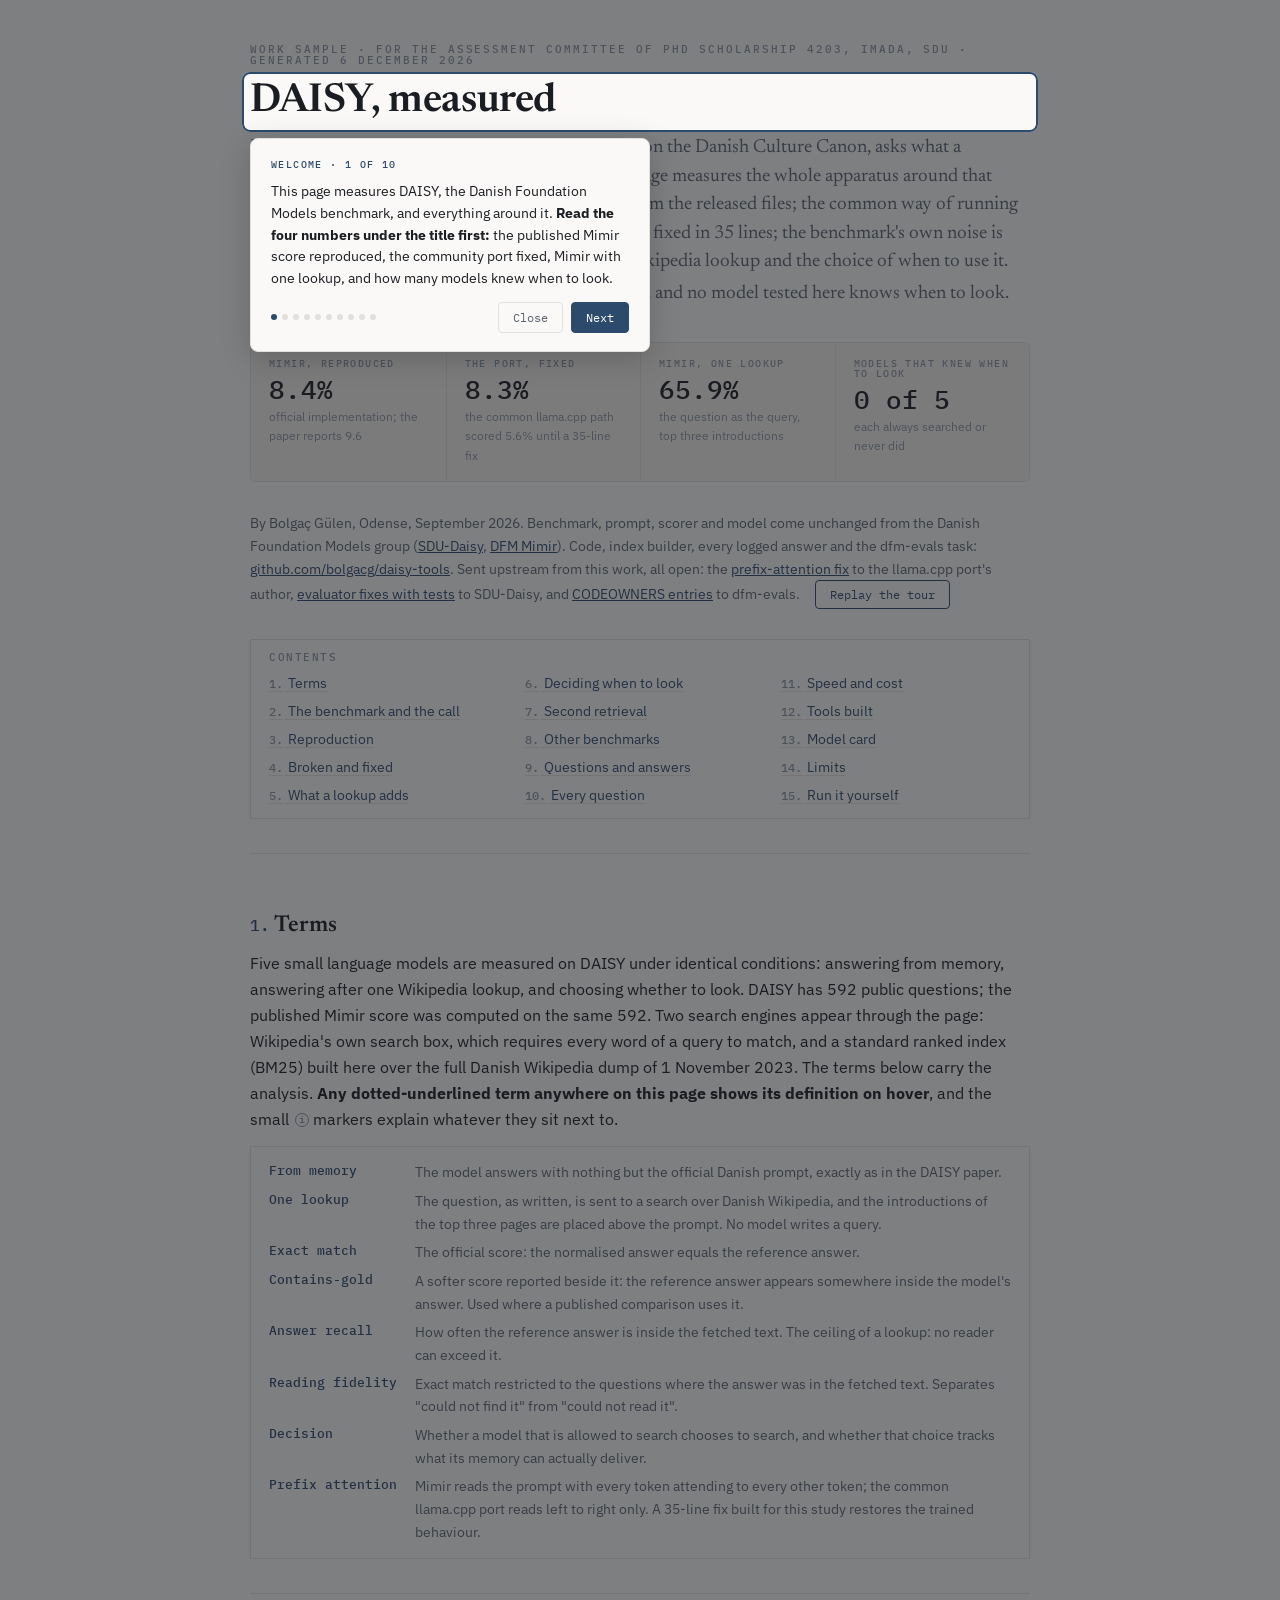
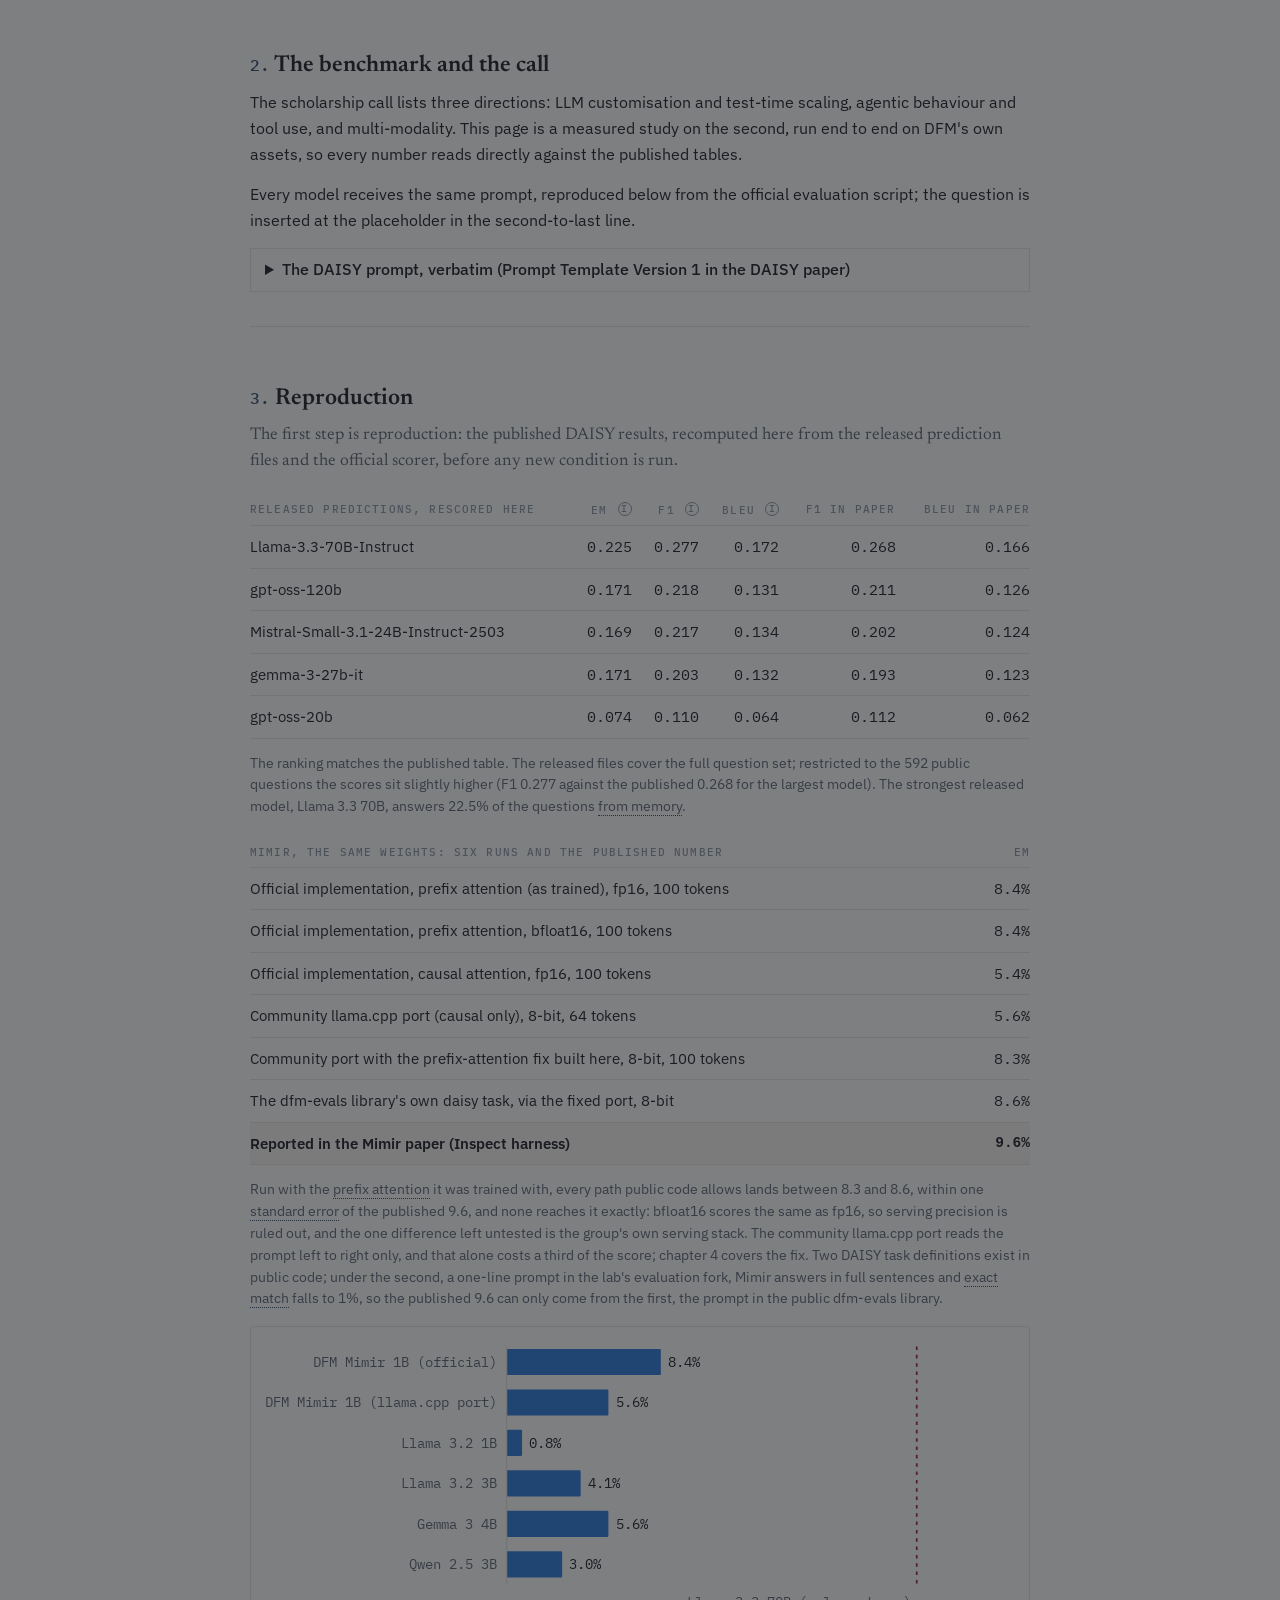
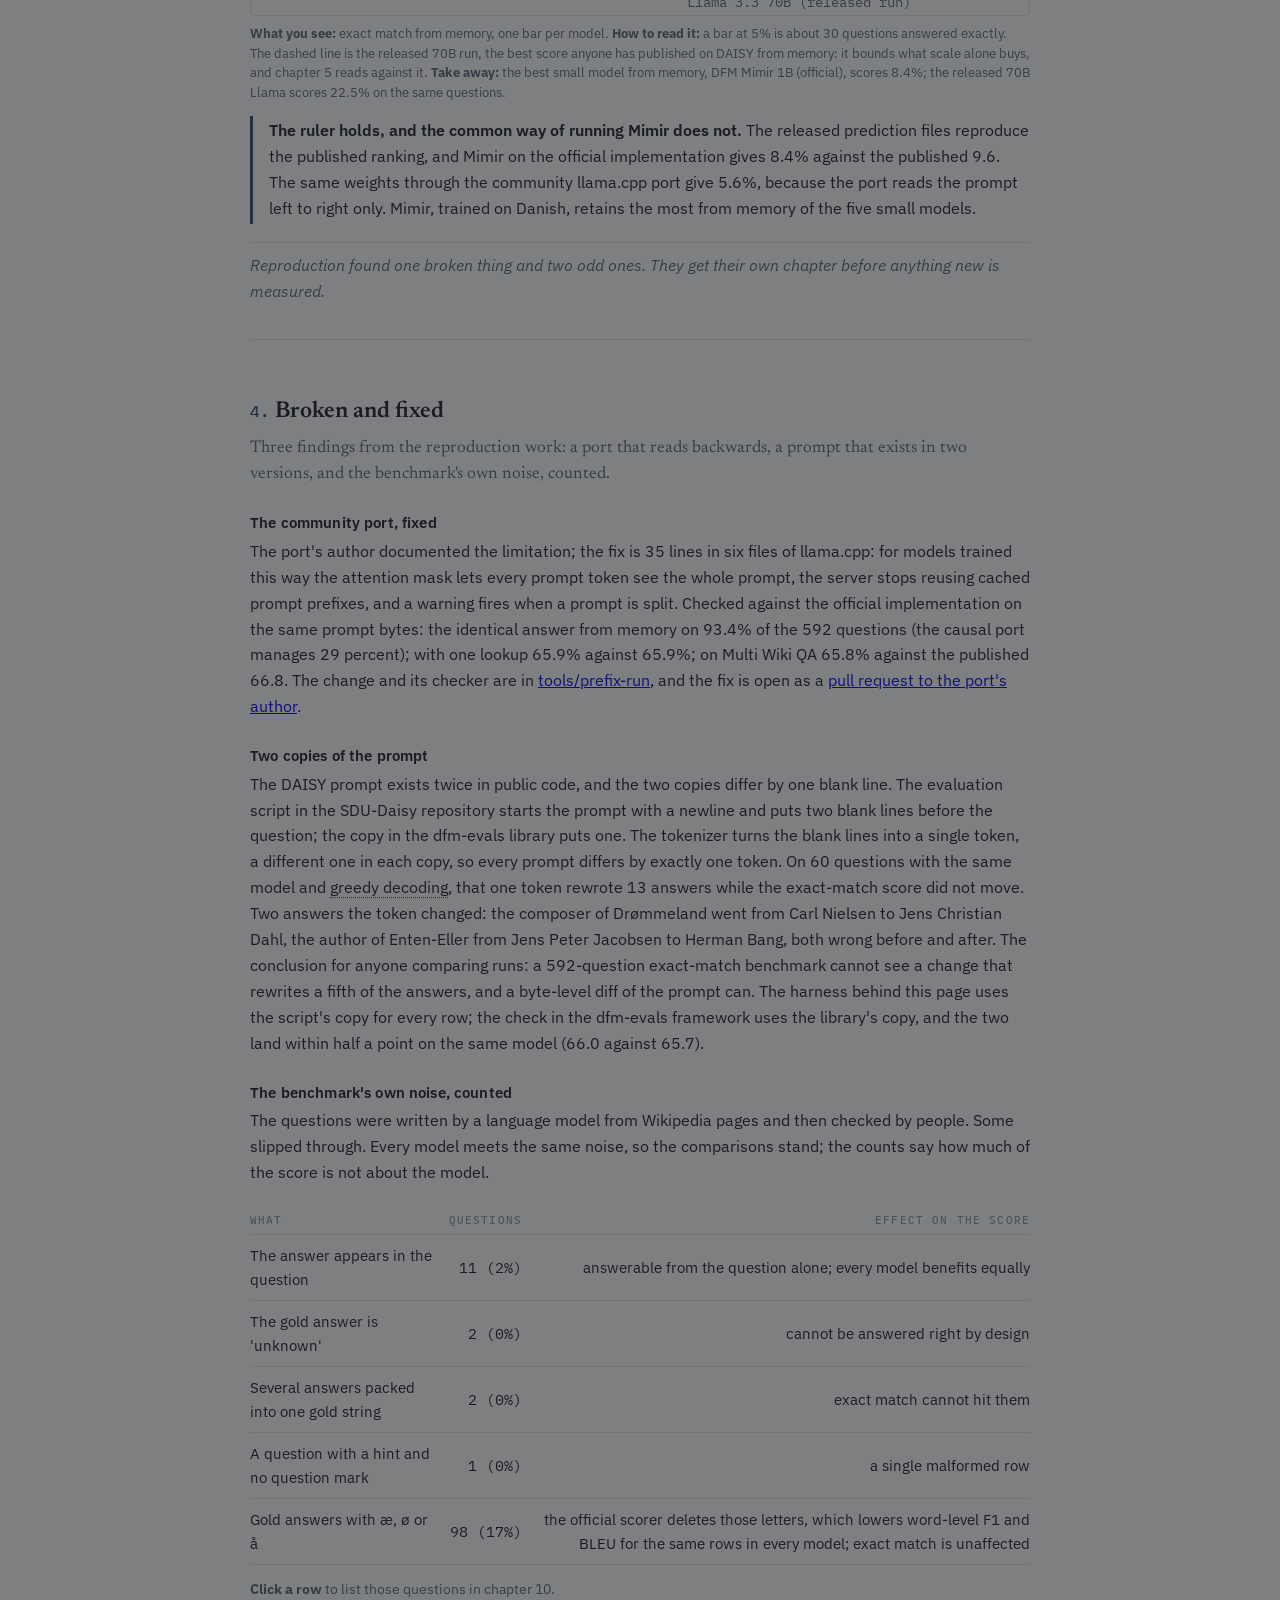
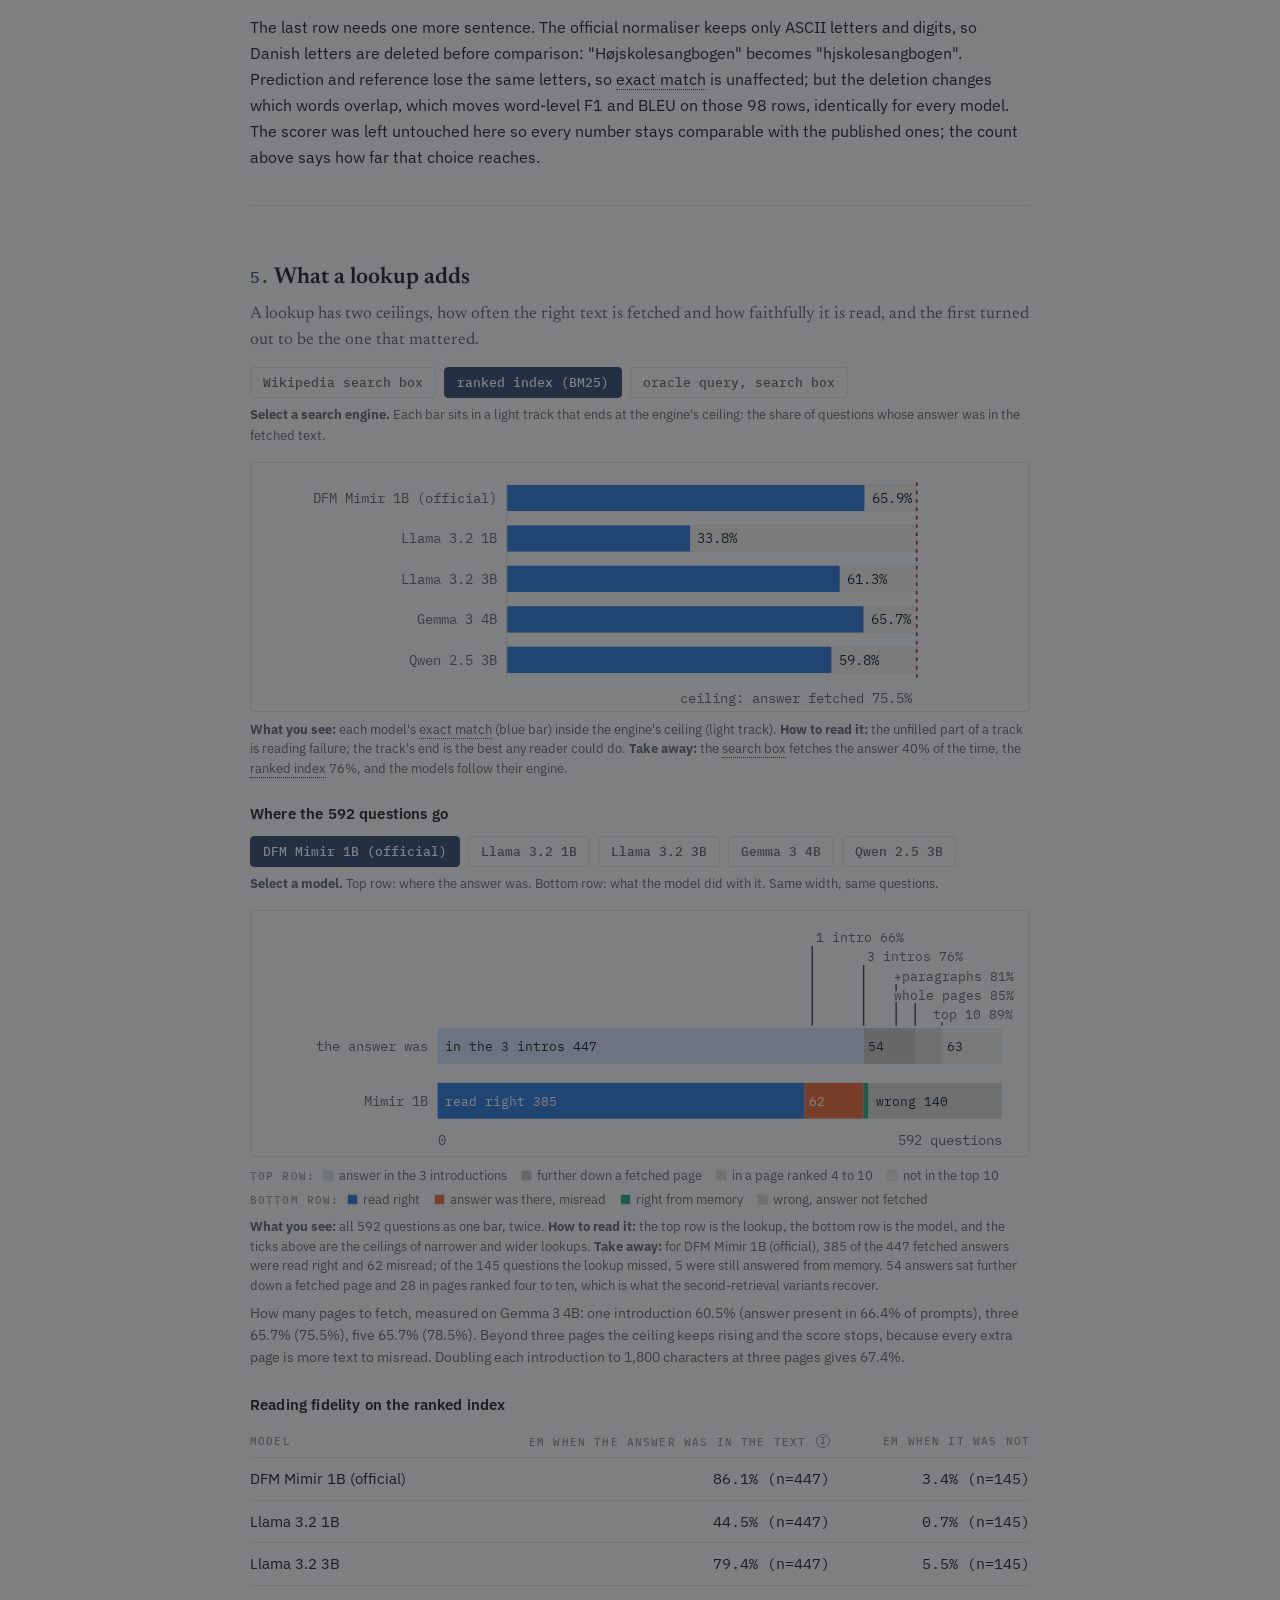
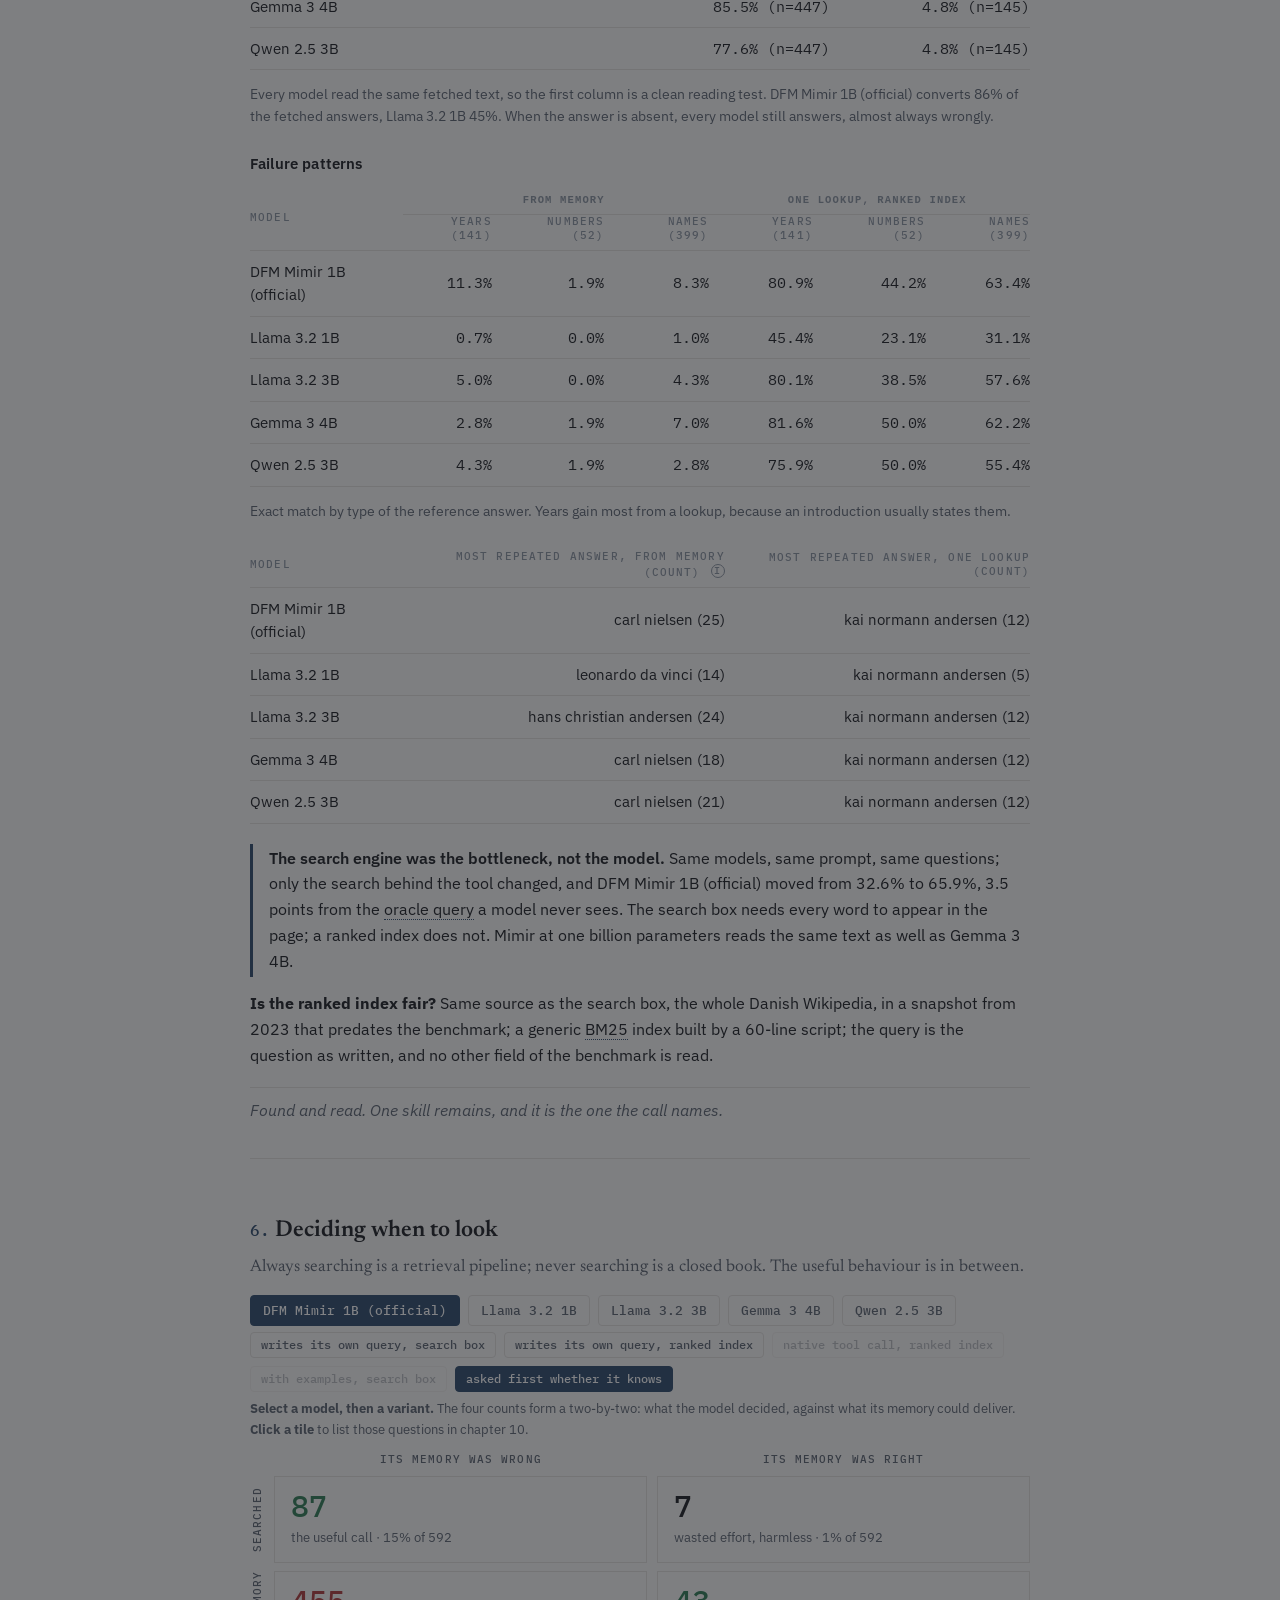
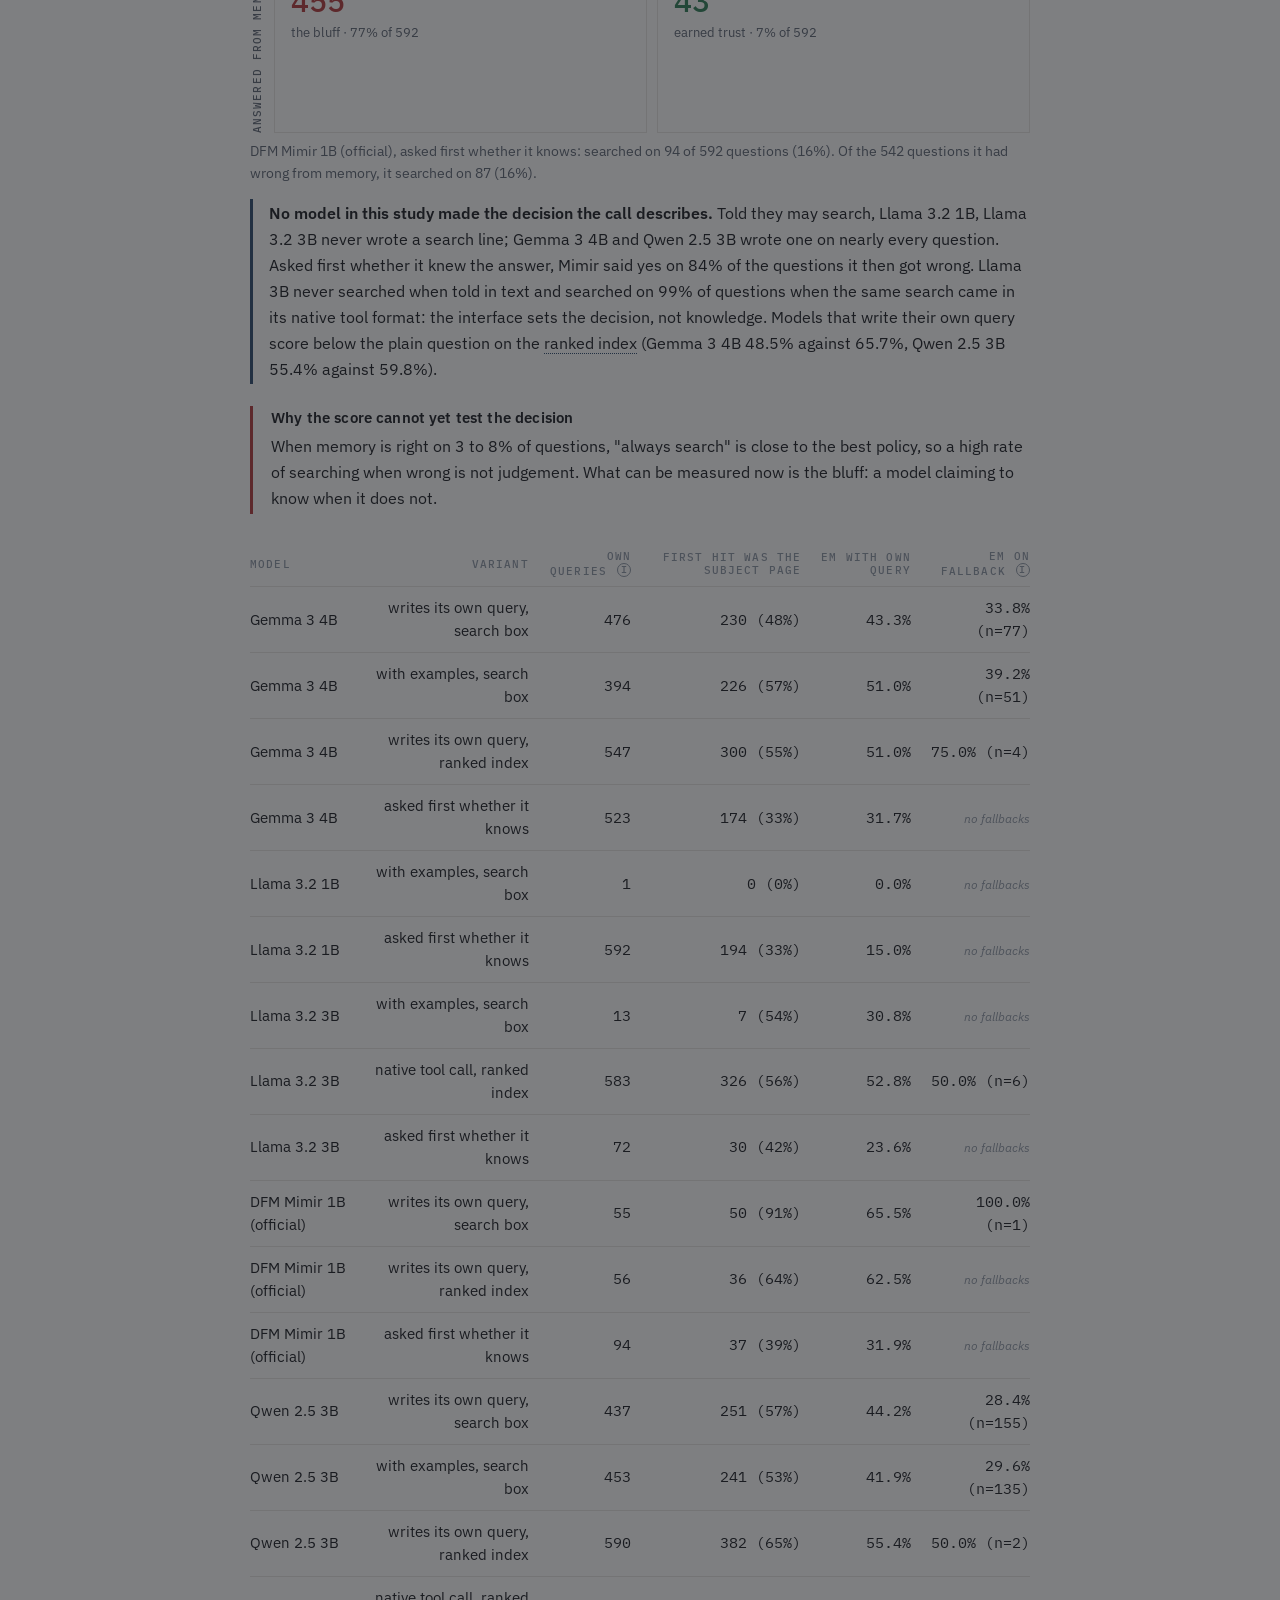
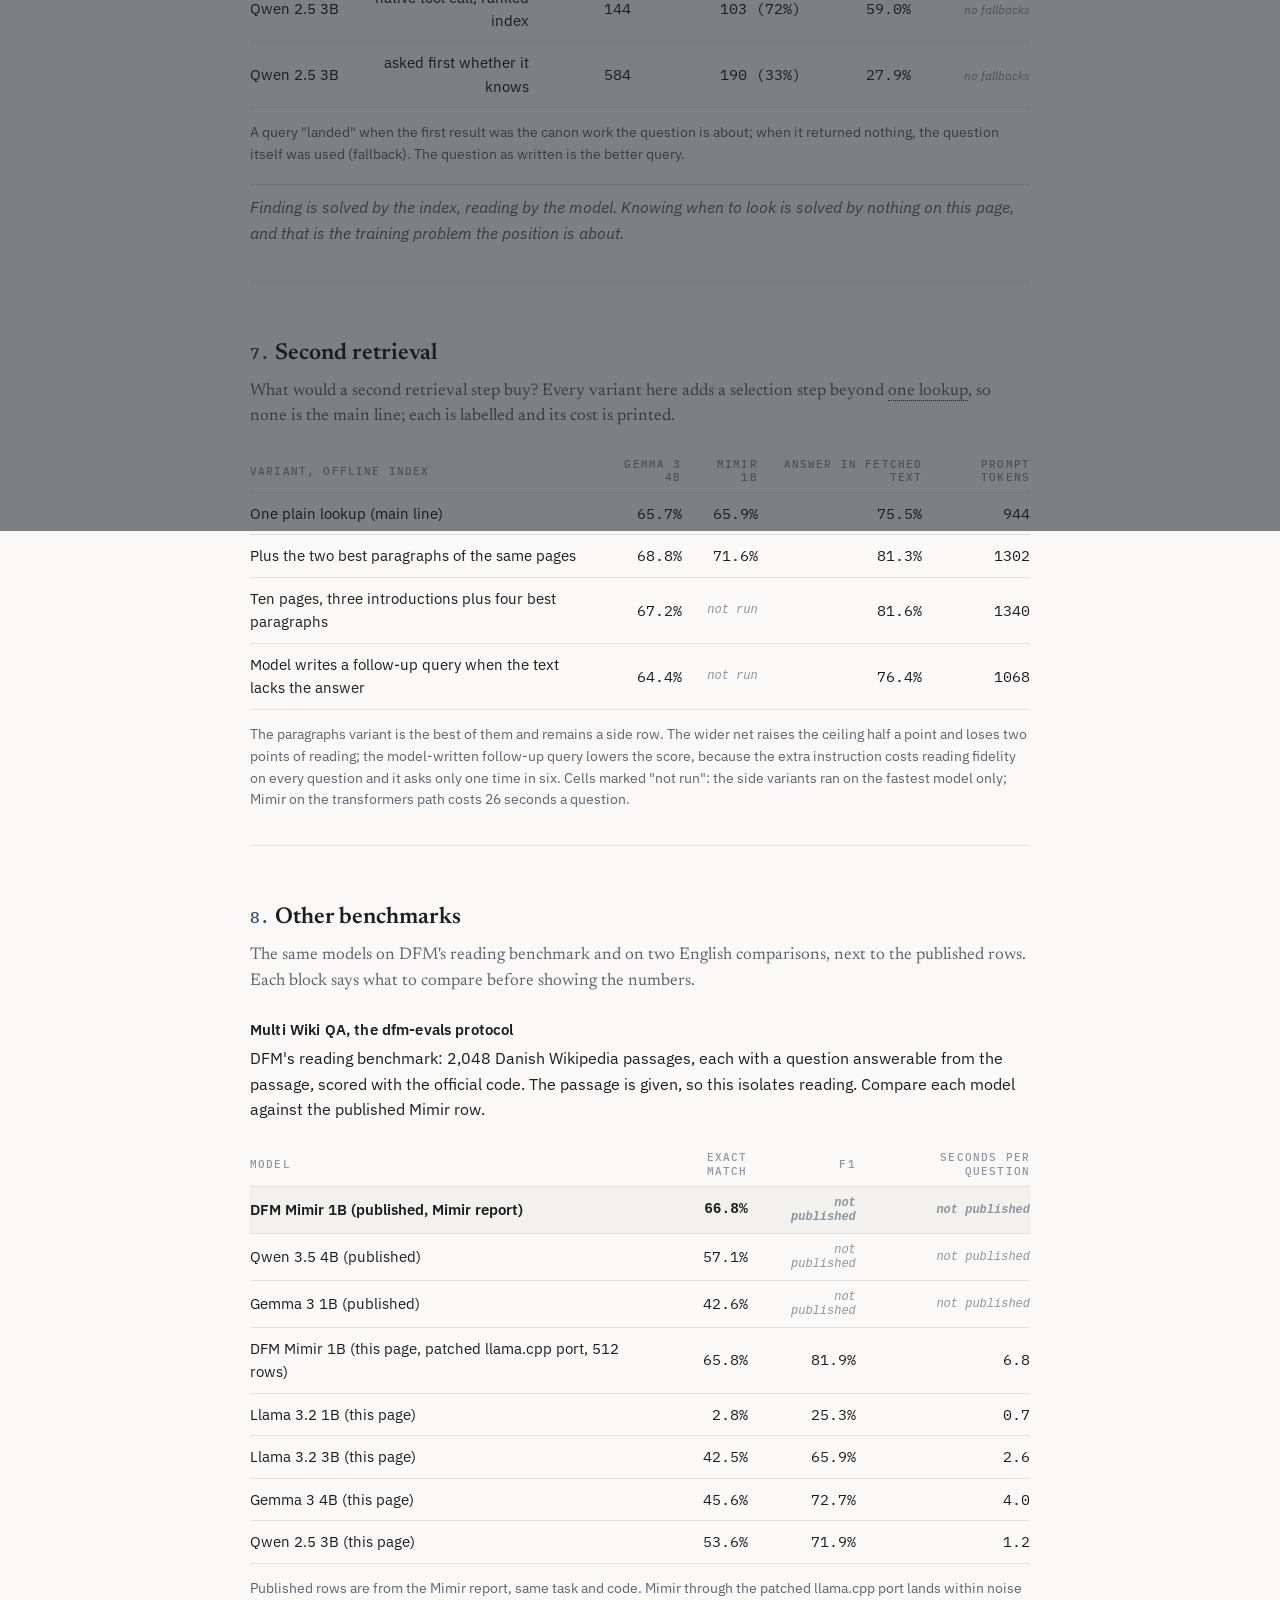
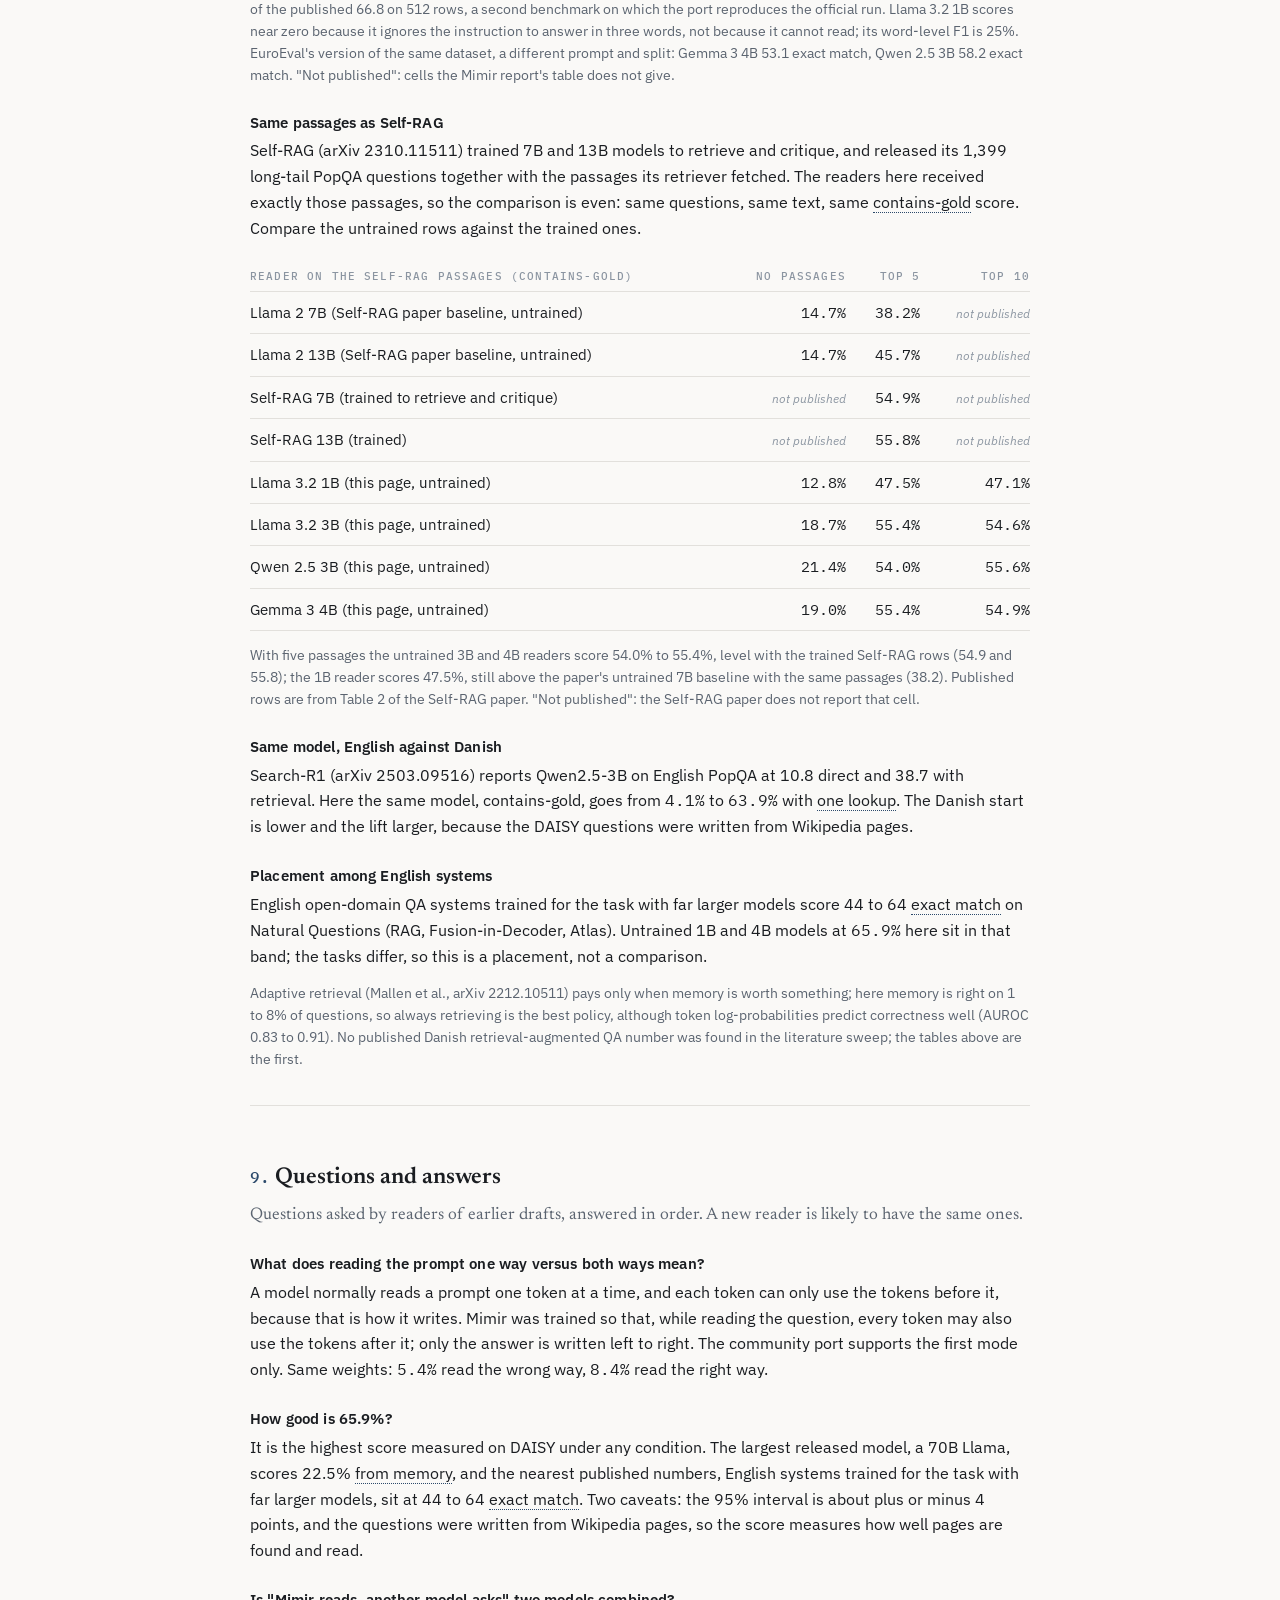
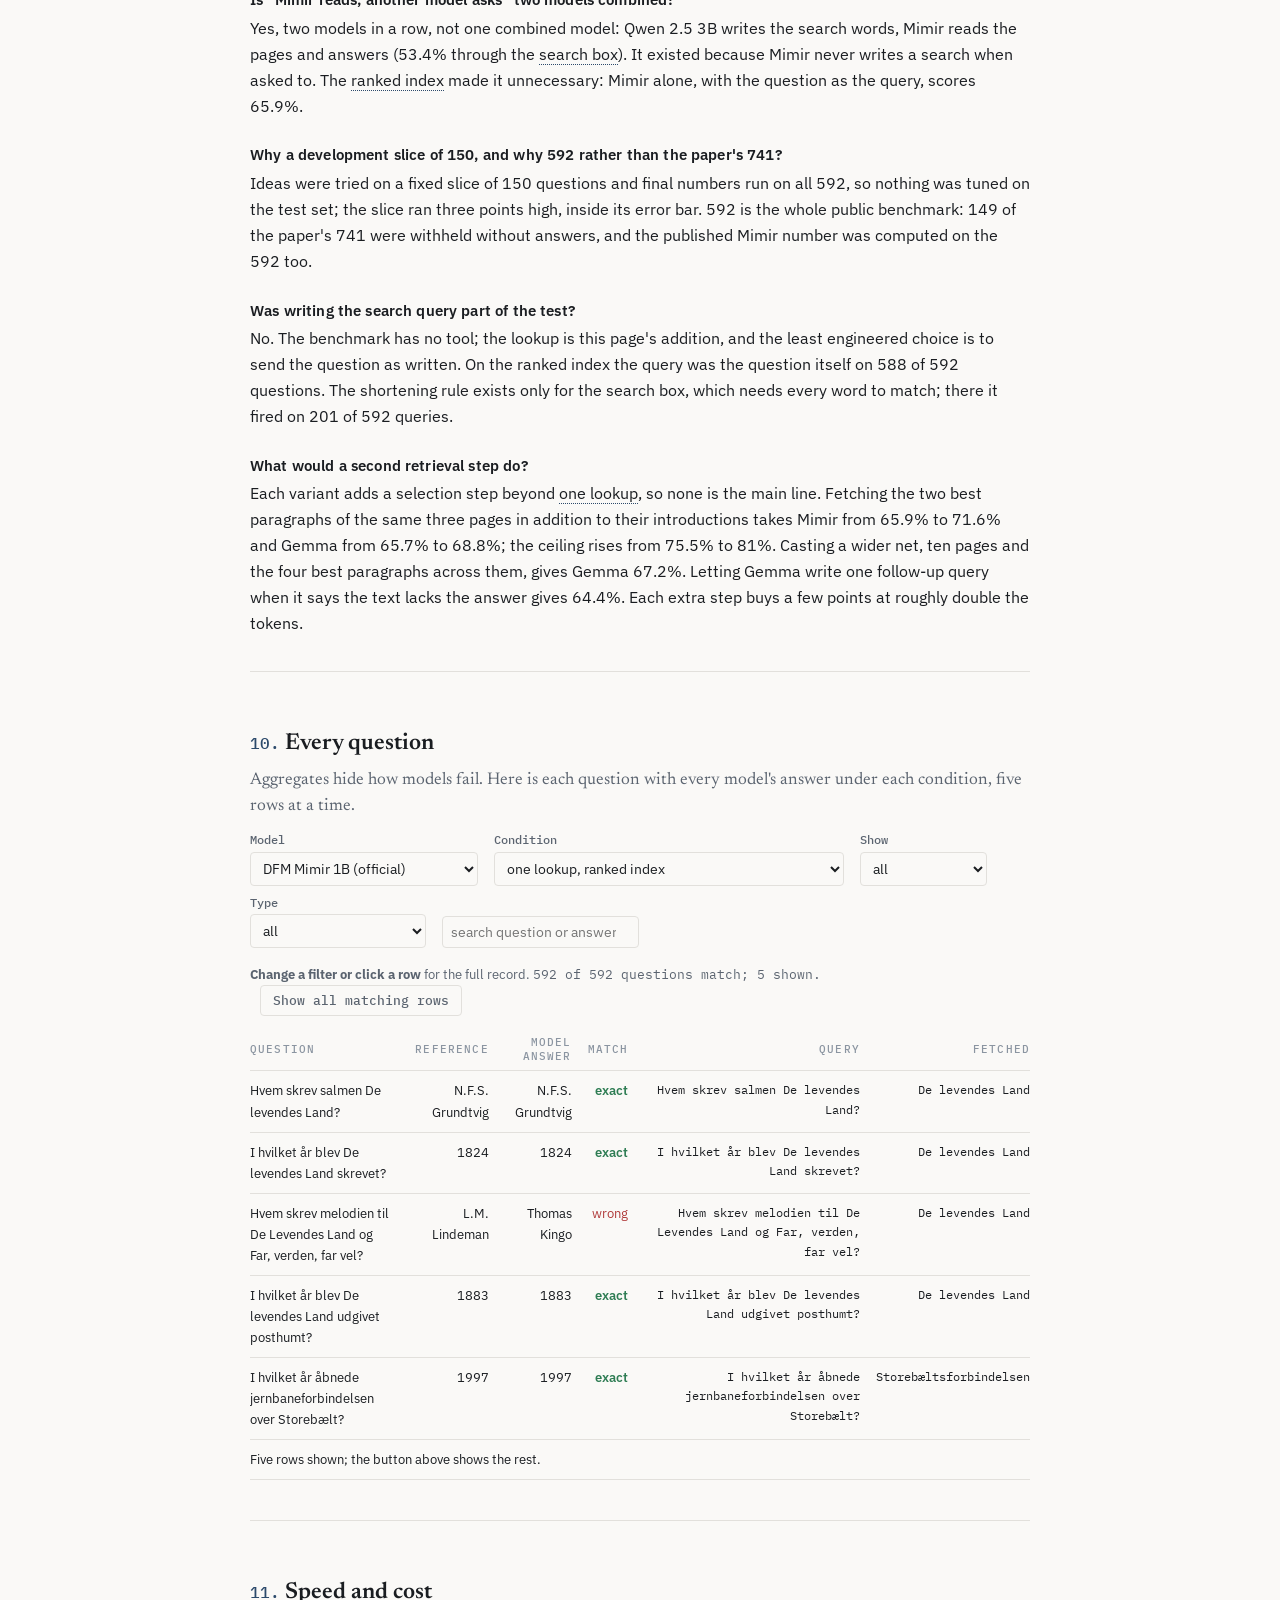
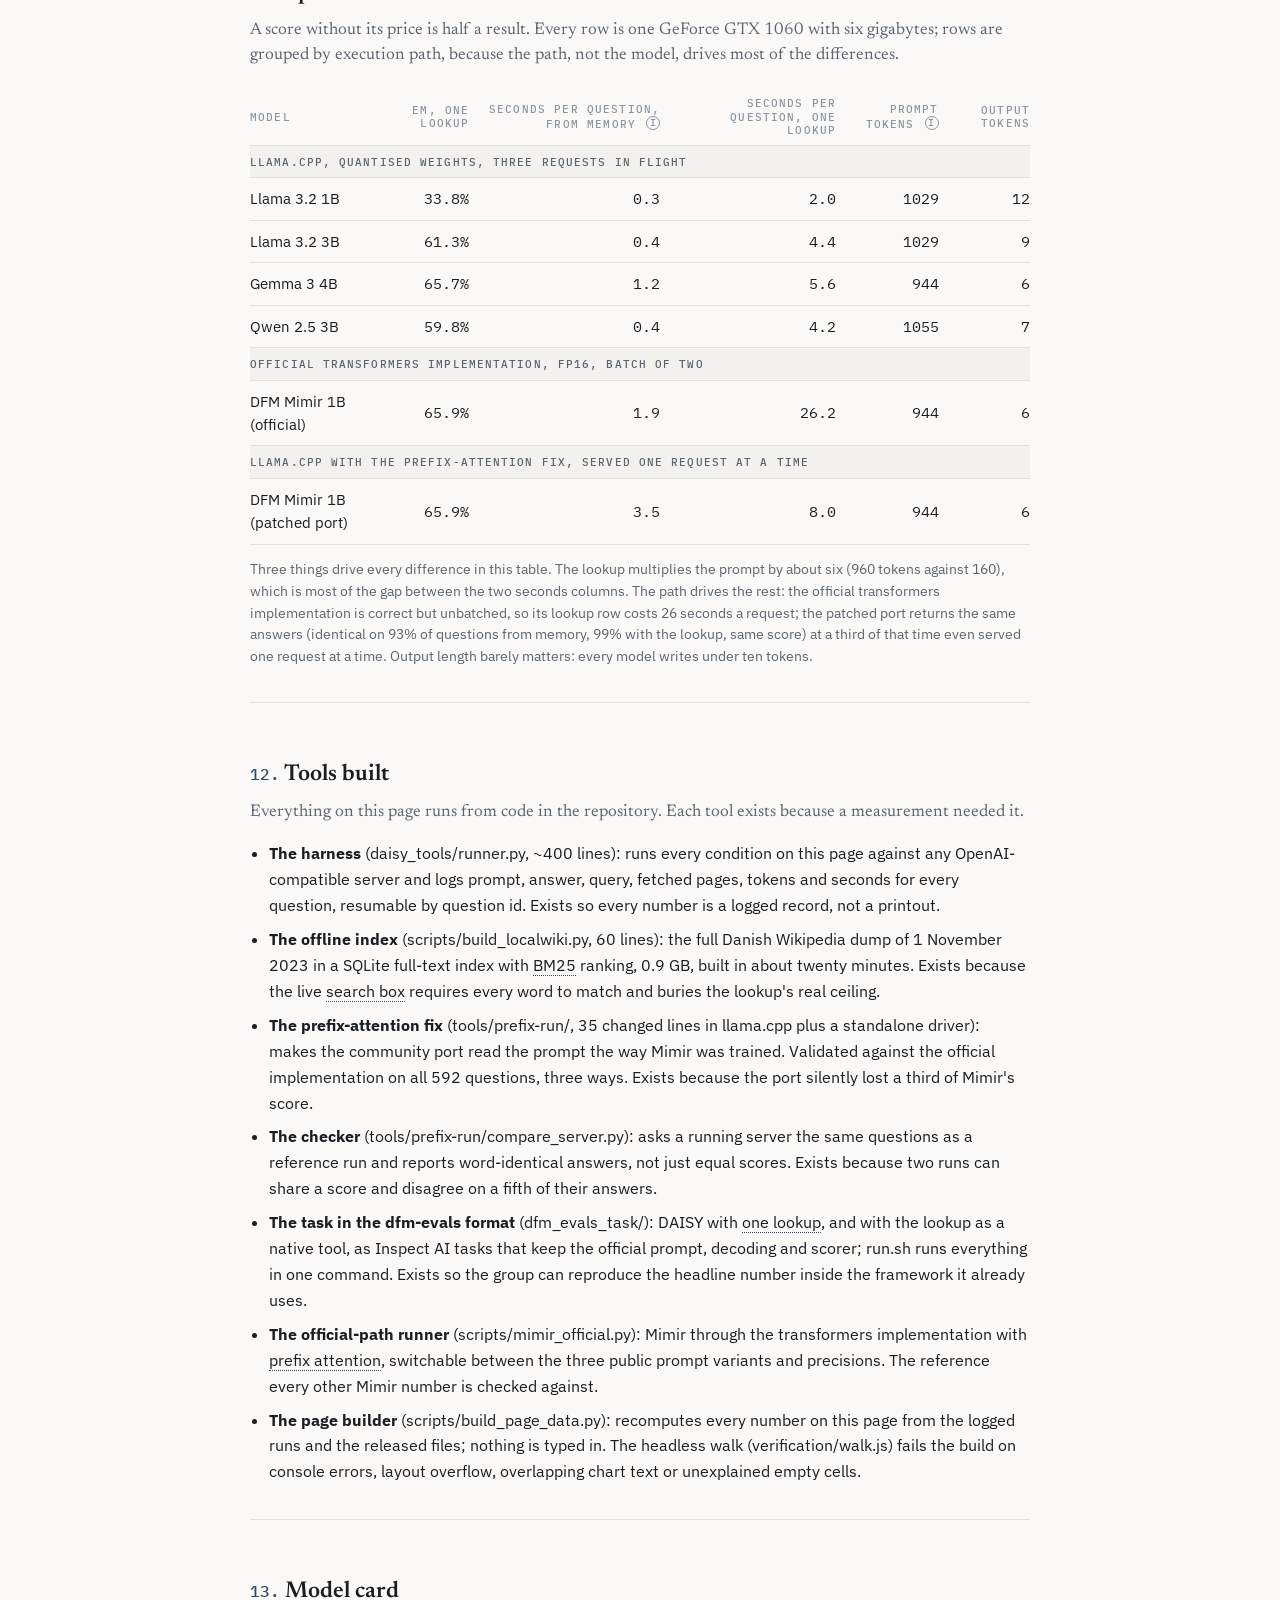
==== commit f573adaf: "Page: complete the Mimir replication ledger (bf16, library task) and link the open upstream PRs" ====
--- a/site/index.html
+++ b/site/index.html
@@ -33,6 +33,9 @@
   <p class="byline">By Bolga&ccedil; G&uuml;len, Odense, September 2026. Benchmark, prompt, scorer and model come unchanged from the Danish
   Foundation Models group (<a href="https://github.com/schneiderkamplab/SDU-Daisy">SDU-Daisy</a>, <a href="https://huggingface.co/danish-foundation-models/DFM-Mimir">DFM Mimir</a>).
   Code, index builder, every logged answer and the dfm-evals task: <a href="https://github.com/bolgacg/daisy-tools">github.com/bolgacg/daisy-tools</a>.
+  Sent upstream from this work, all open: the <a href="https://github.com/noctrex/llama.cpp/pull/1">prefix-attention fix</a> to the llama.cpp port's author,
+  <a href="https://github.com/schneiderkamplab/SDU-Daisy/pull/2">evaluator fixes with tests</a> to SDU-Daisy,
+  and <a href="https://github.com/danish-foundation-models/dfm-evals/pull/8">CODEOWNERS entries</a> to dfm-evals.
   <button class="tour-open" id="tourbtn">Replay the tour</button></p>
 </header>
 
@@ -84,8 +87,8 @@
   <p class="lede">The first step is reproduction: the published DAISY results, recomputed here from the released prediction files and the official scorer, before any new condition is run.</p>
   <div class="tscroll"><table id="reptable"><thead><tr><th>Released predictions, rescored here</th><th class="n">EM <span class="ib" data-tip="Exact match: the normalised answer equals the reference. The DAISY paper reports F1 and BLEU only; EM is added here because the rest of the page uses it.">i</span></th><th class="n">F1 <span class="ib" data-tip="Word-overlap score between answer and reference, 0 to 1. One of the two scores the DAISY paper reports.">i</span></th><th class="n">BLEU <span class="ib" data-tip="An n-gram overlap score, 0 to 1. The other score the DAISY paper reports.">i</span></th><th class="n">F1 in paper</th><th class="n">BLEU in paper</th></tr></thead><tbody></tbody></table></div>
   <p class="note">The ranking matches the published table. The released files cover the full question set; restricted to the 592 public questions the scores sit slightly higher (F1 0.277 against the published 0.268 for the largest model). The strongest released model, Llama 3.3 70B, answers 22.5% of the questions from memory.</p>
-  <div class="tscroll"><table id="mimirtable"><thead><tr><th>Mimir, the same weights: four runs and the published number</th><th class="n">EM</th></tr></thead><tbody></tbody></table></div>
-  <p class="note">The official implementation lands within one standard error of the published 9.6. The community llama.cpp port reads the prompt left to right only, and that alone costs a third of the score; chapter 4 covers the fix. Two DAISY task definitions exist in public code; under the second, a one-line prompt in the lab's evaluation fork, Mimir answers in full sentences and exact match falls to 1%, so the published 9.6 can only come from the first, the prompt in the public dfm-evals library.</p>
+  <div class="tscroll"><table id="mimirtable"><thead><tr><th>Mimir, the same weights: six runs and the published number</th><th class="n">EM</th></tr></thead><tbody></tbody></table></div>
+  <p class="note">Run with the prefix attention it was trained with, every path public code allows lands between 8.3 and 8.6, within one standard error of the published 9.6, and none reaches it exactly: bfloat16 scores the same as fp16, so serving precision is ruled out, and the one difference left untested is the group's own serving stack. The community llama.cpp port reads the prompt left to right only, and that alone costs a third of the score; chapter 4 covers the fix. Two DAISY task definitions exist in public code; under the second, a one-line prompt in the lab's evaluation fork, Mimir answers in full sentences and exact match falls to 1%, so the published 9.6 can only come from the first, the prompt in the public dfm-evals library.</p>
   <figure>
     <div class="viz-root" id="a1chart"></div>
     <figcaption><b>What you see:</b> exact match from memory, one bar per model. <b>How to read it:</b> a bar at 5% is about 30 questions answered exactly. The dashed line is the released 70B run, the best score anyone has published on DAISY from memory: it bounds what scale alone buys, and chapter 5 reads against it. <b>Take away:</b> <span data-fill="a1_take"></span></figcaption>
@@ -98,7 +101,8 @@
   <h2>Broken and fixed</h2>
   <p class="lede">Three findings from the reproduction work: a port that reads backwards, a prompt that exists in two versions, and the benchmark's own noise, counted.</p>
   <h3>The community port, fixed</h3>
-  <p><span data-fill="port_fix_note"></span> The change and its checker are in <a href="https://github.com/bolgacg/daisy-tools/tree/master/tools/prefix-run">tools/prefix-run</a>.</p>
+  <p><span data-fill="port_fix_note"></span> The change and its checker are in <a href="https://github.com/bolgacg/daisy-tools/tree/master/tools/prefix-run">tools/prefix-run</a>,
+  and the fix is open as a <a href="https://github.com/noctrex/llama.cpp/pull/1">pull request to the port's author</a>.</p>
   <h3>Two copies of the prompt</h3>
   <p>The DAISY prompt exists twice in public code, and the two copies differ by one blank line. The evaluation script in the SDU-Daisy repository starts the prompt with a newline and puts two blank lines before the question; the copy in the dfm-evals library puts one. The tokenizer turns the blank lines into a single token, a different one in each copy, so every prompt differs by exactly one token. On 60 questions with the same model and greedy decoding, that one token rewrote 13 answers while the exact-match score did not move. Two answers the token changed: the composer of Drømmeland went from Carl Nielsen to Jens Christian Dahl, the author of Enten-Eller from Jens Peter Jacobsen to Herman Bang, both wrong before and after. The conclusion for anyone comparing runs: a 592-question exact-match benchmark cannot see a change that rewrites a fifth of the answers, and a byte-level diff of the prompt can. The harness behind this page uses the script's copy for every row; the check in the dfm-evals framework uses the library's copy, and the two land within half a point on the same model (66.0 against 65.7).</p>
   <h3>The benchmark's own noise, counted</h3>
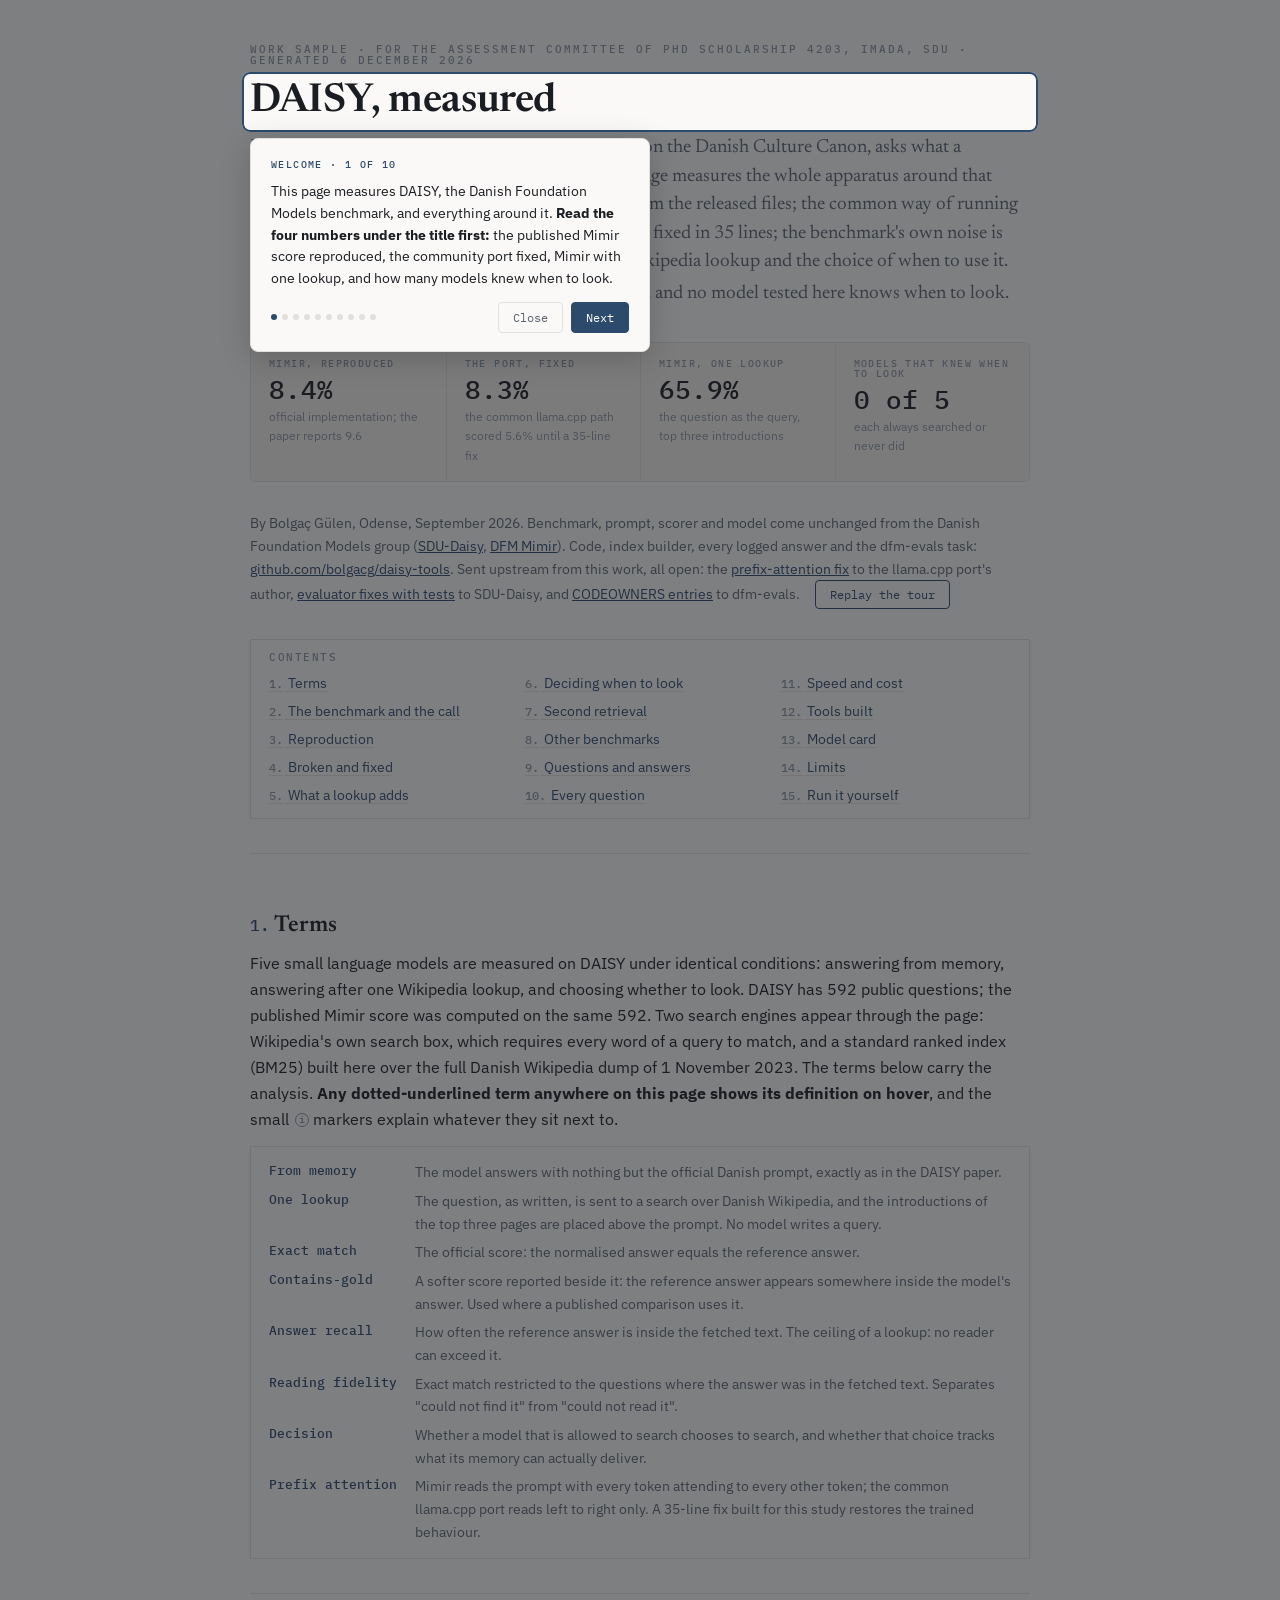
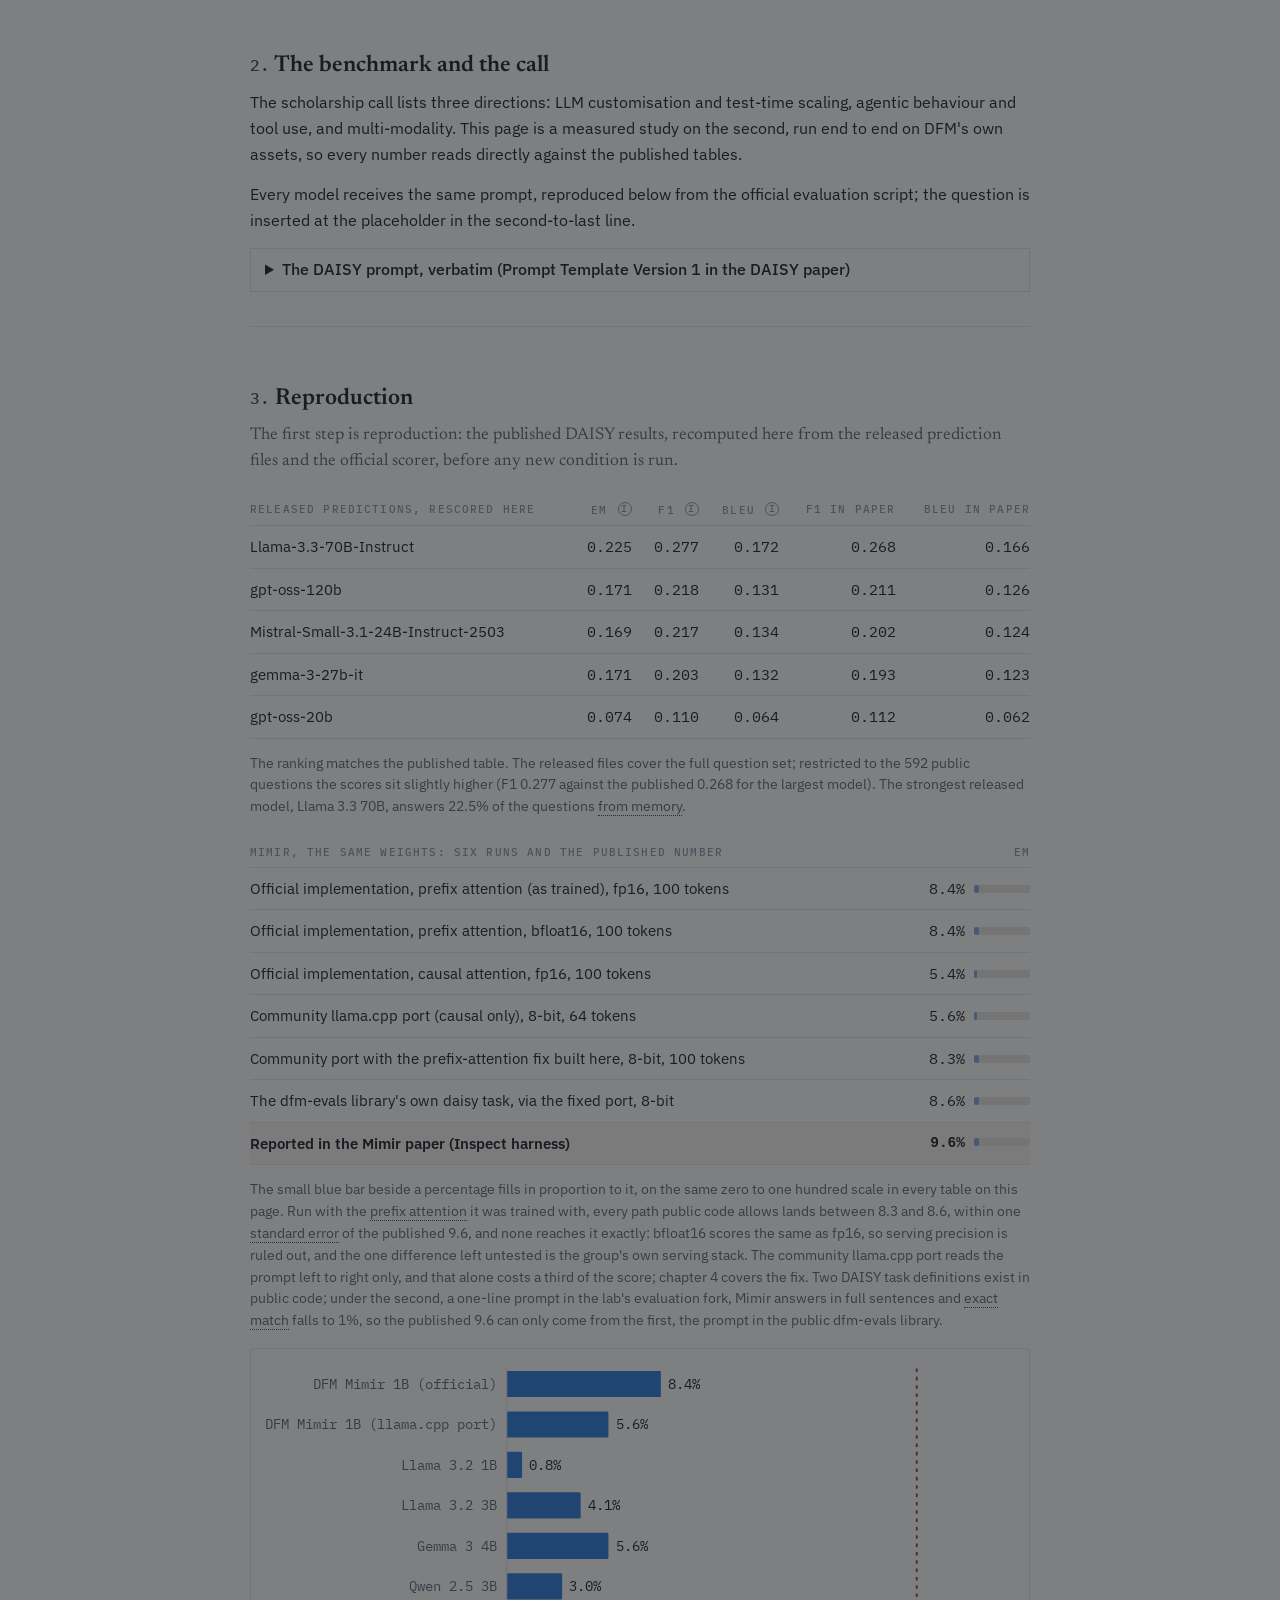
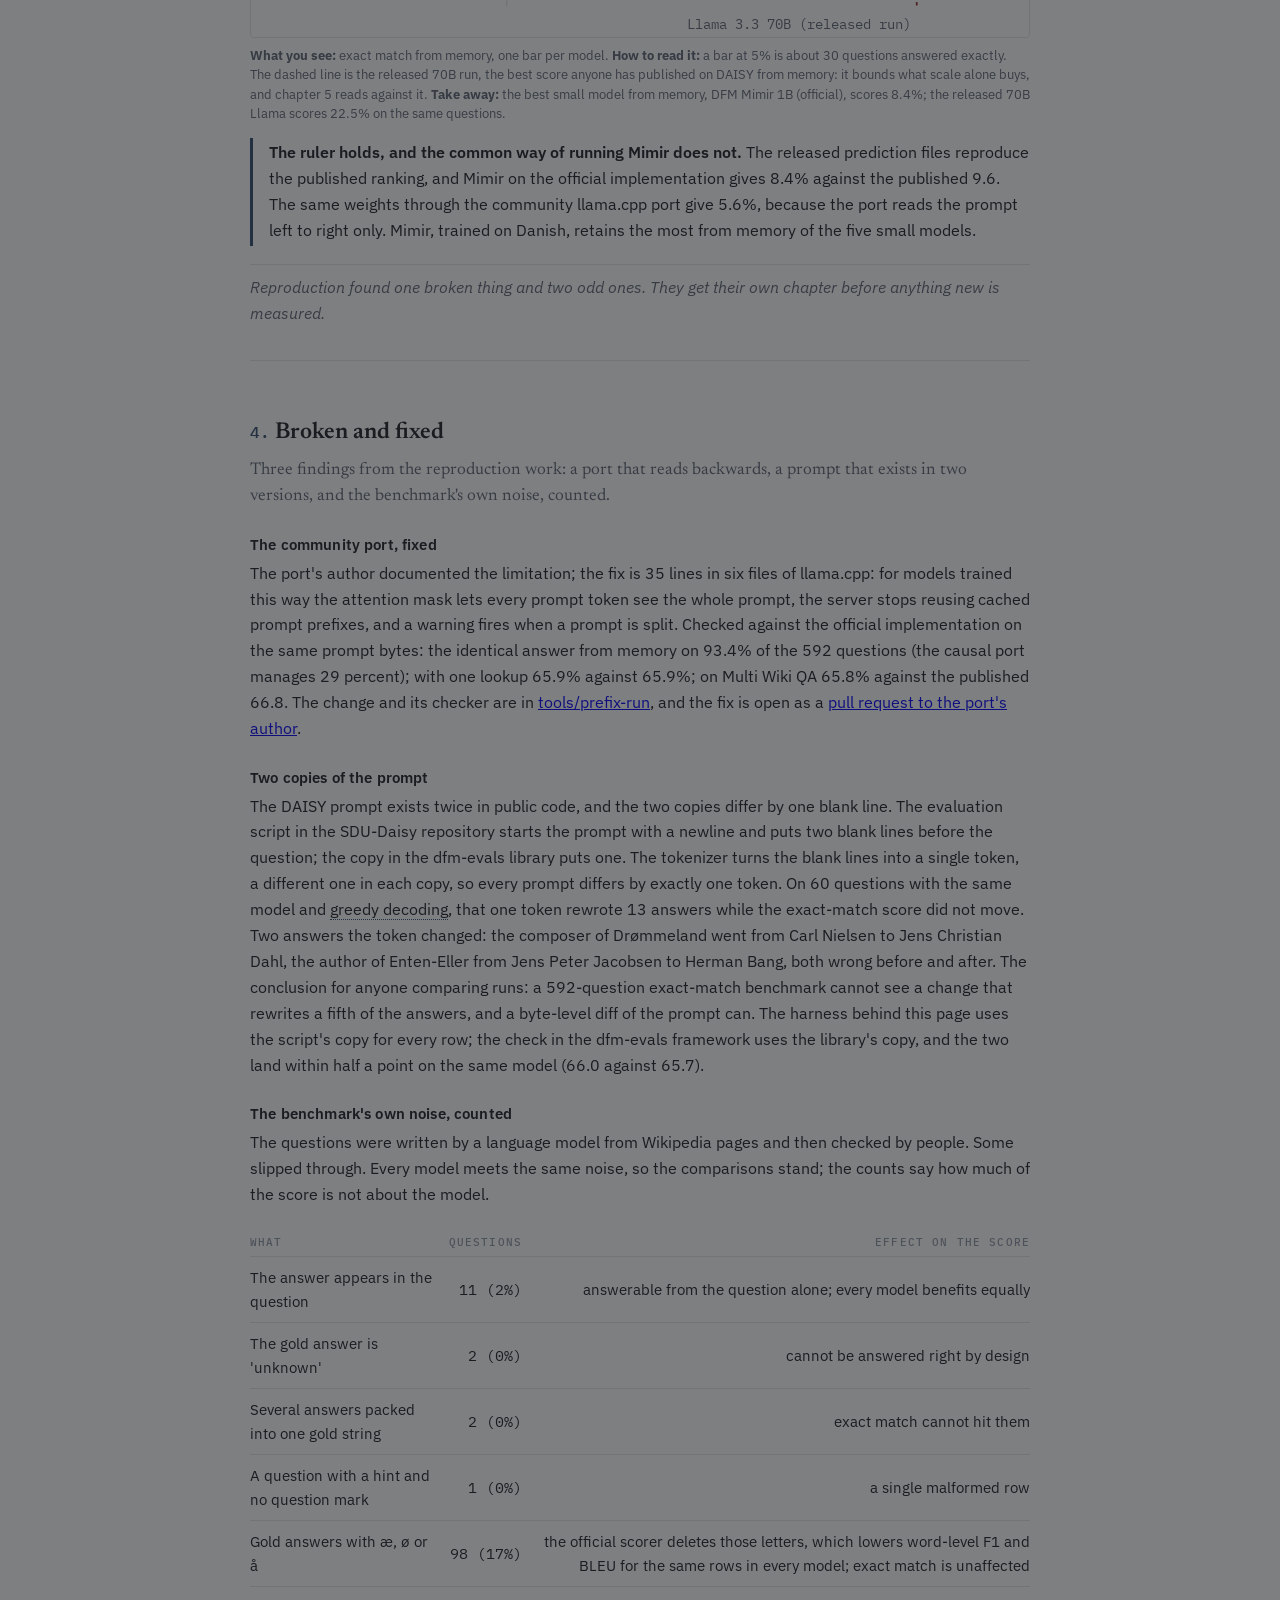
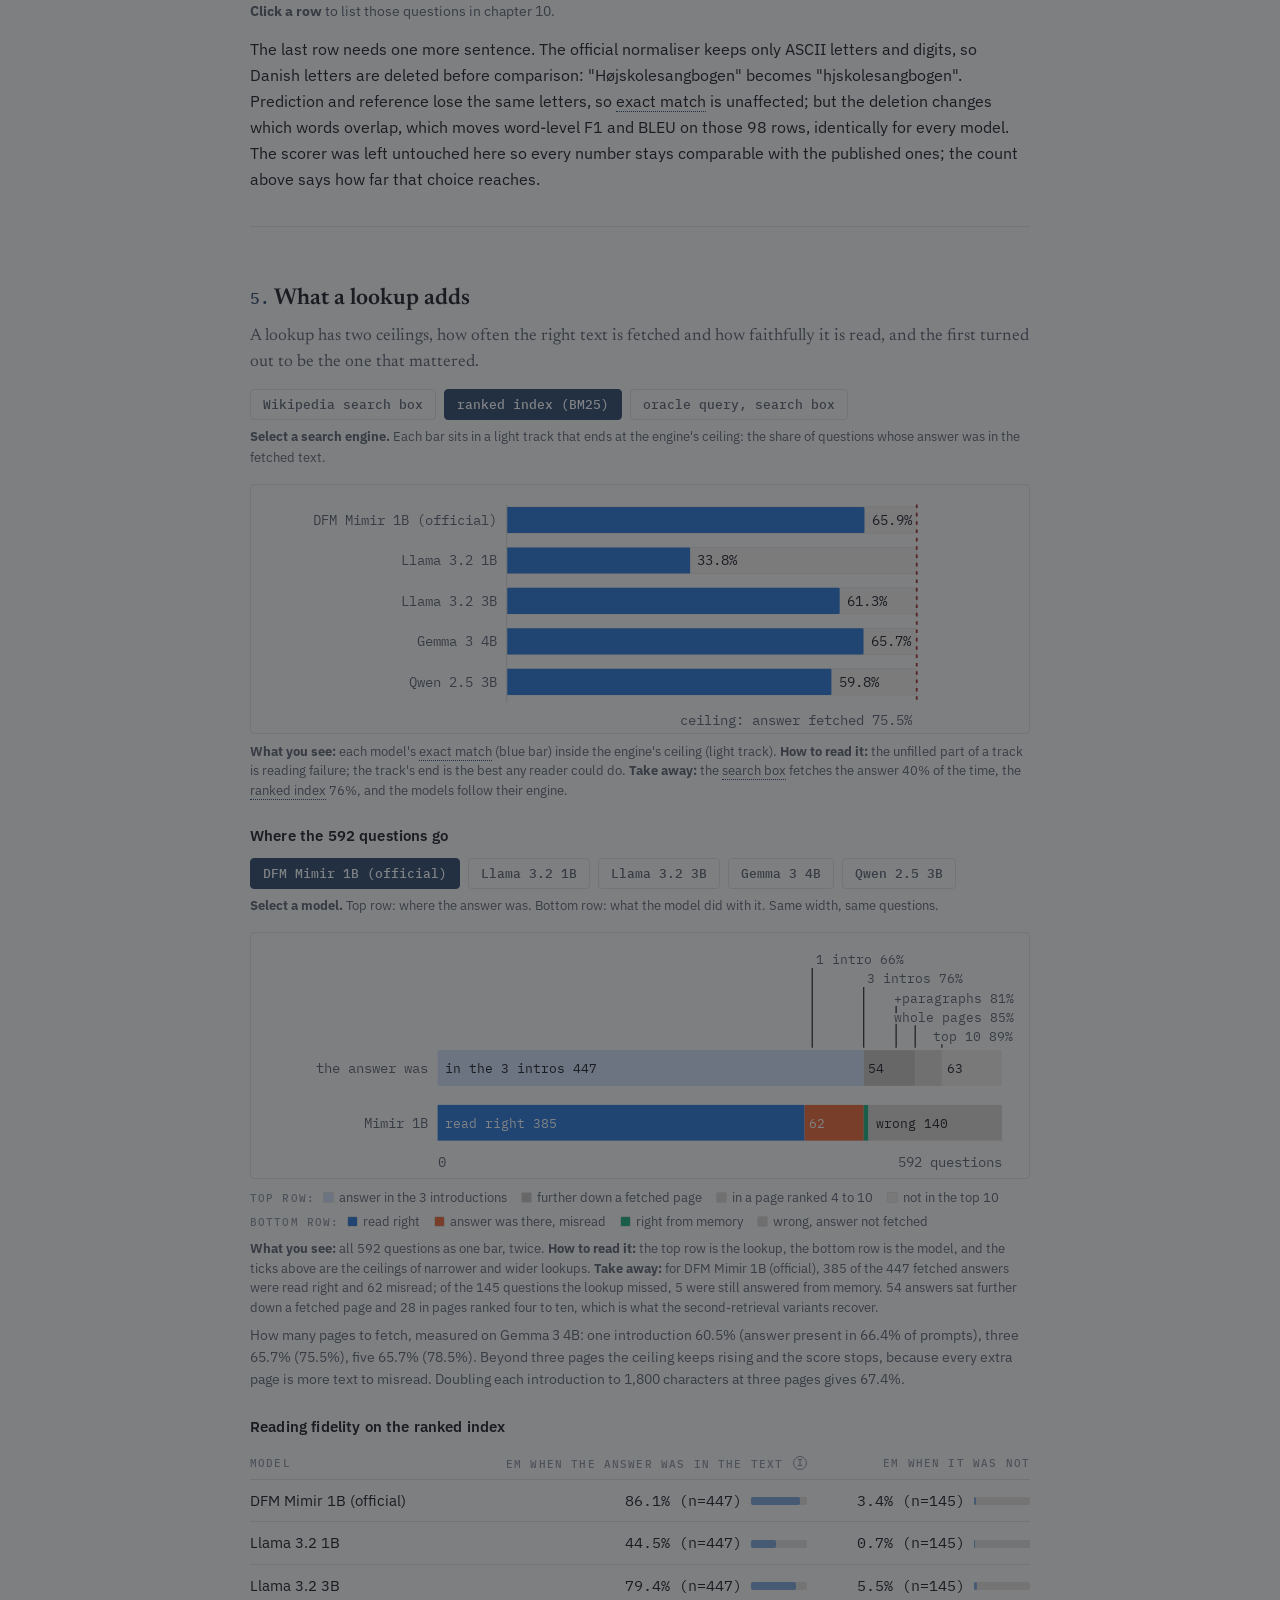
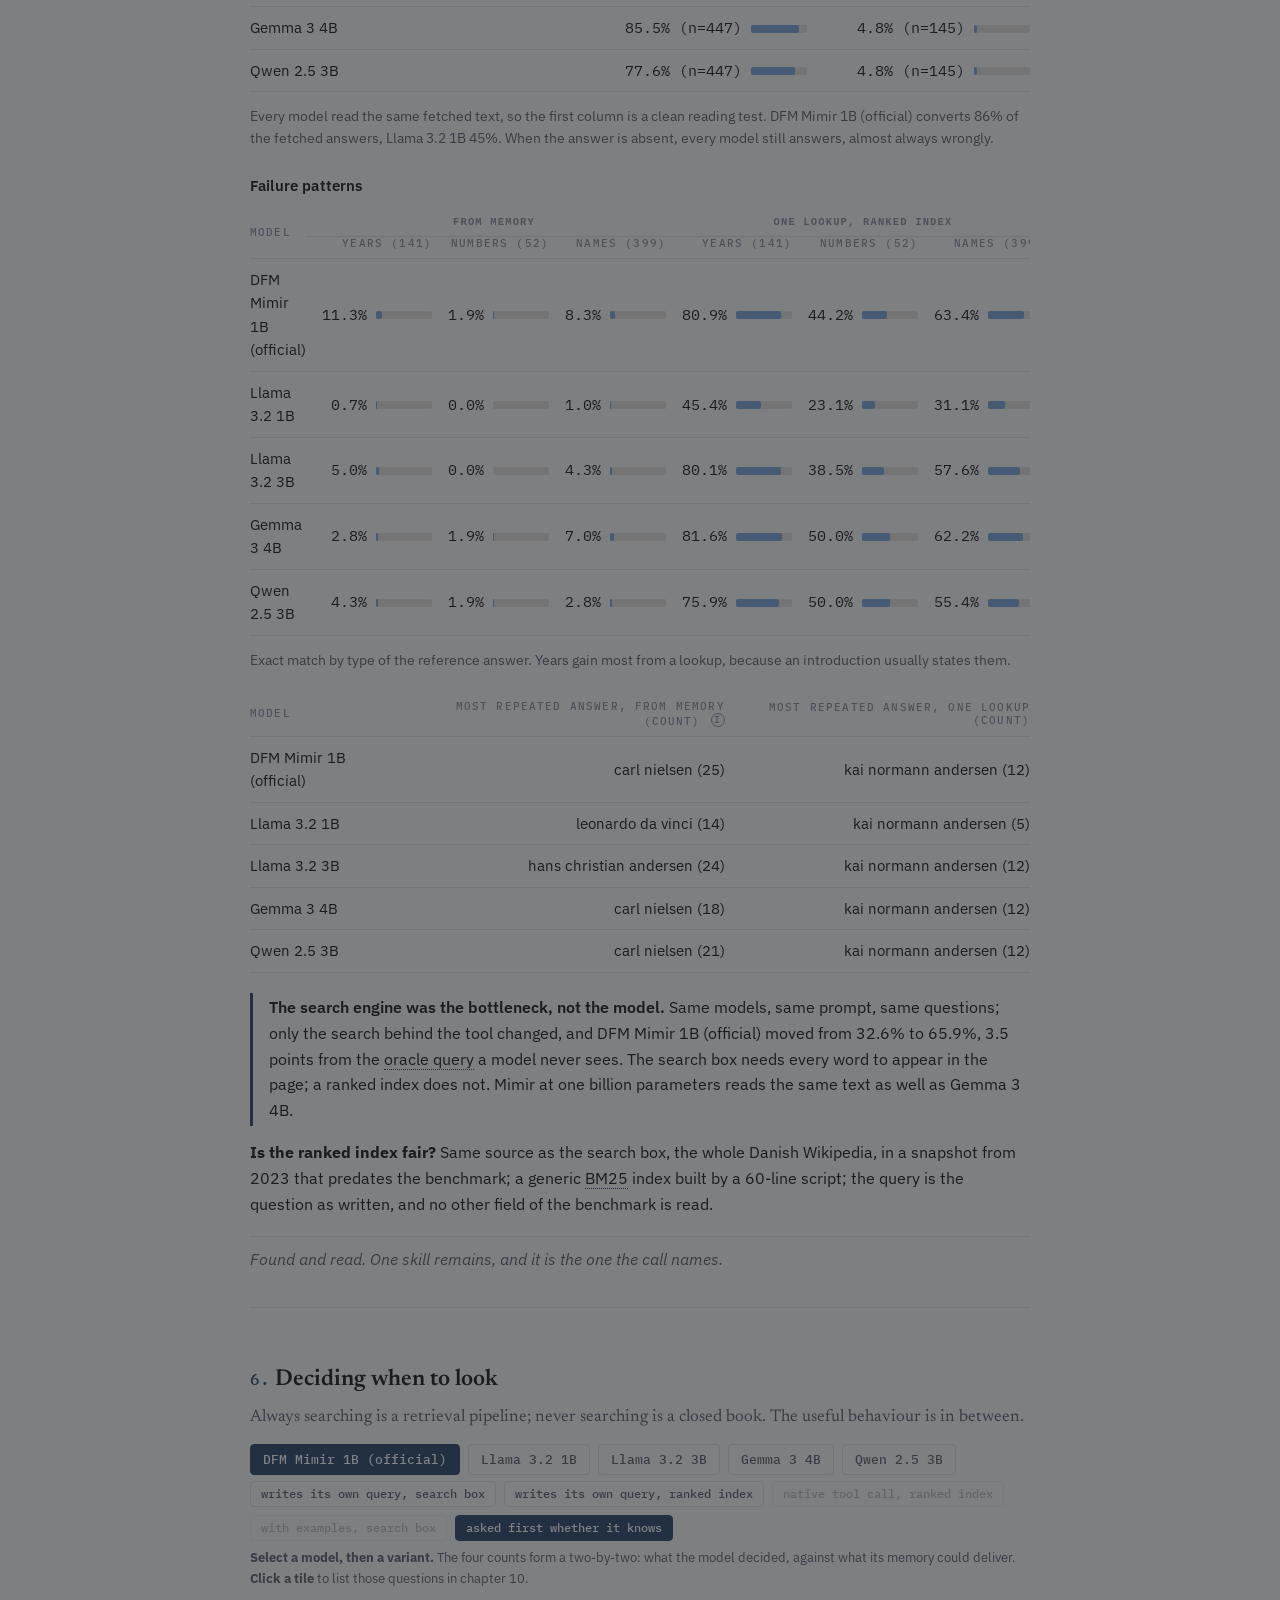
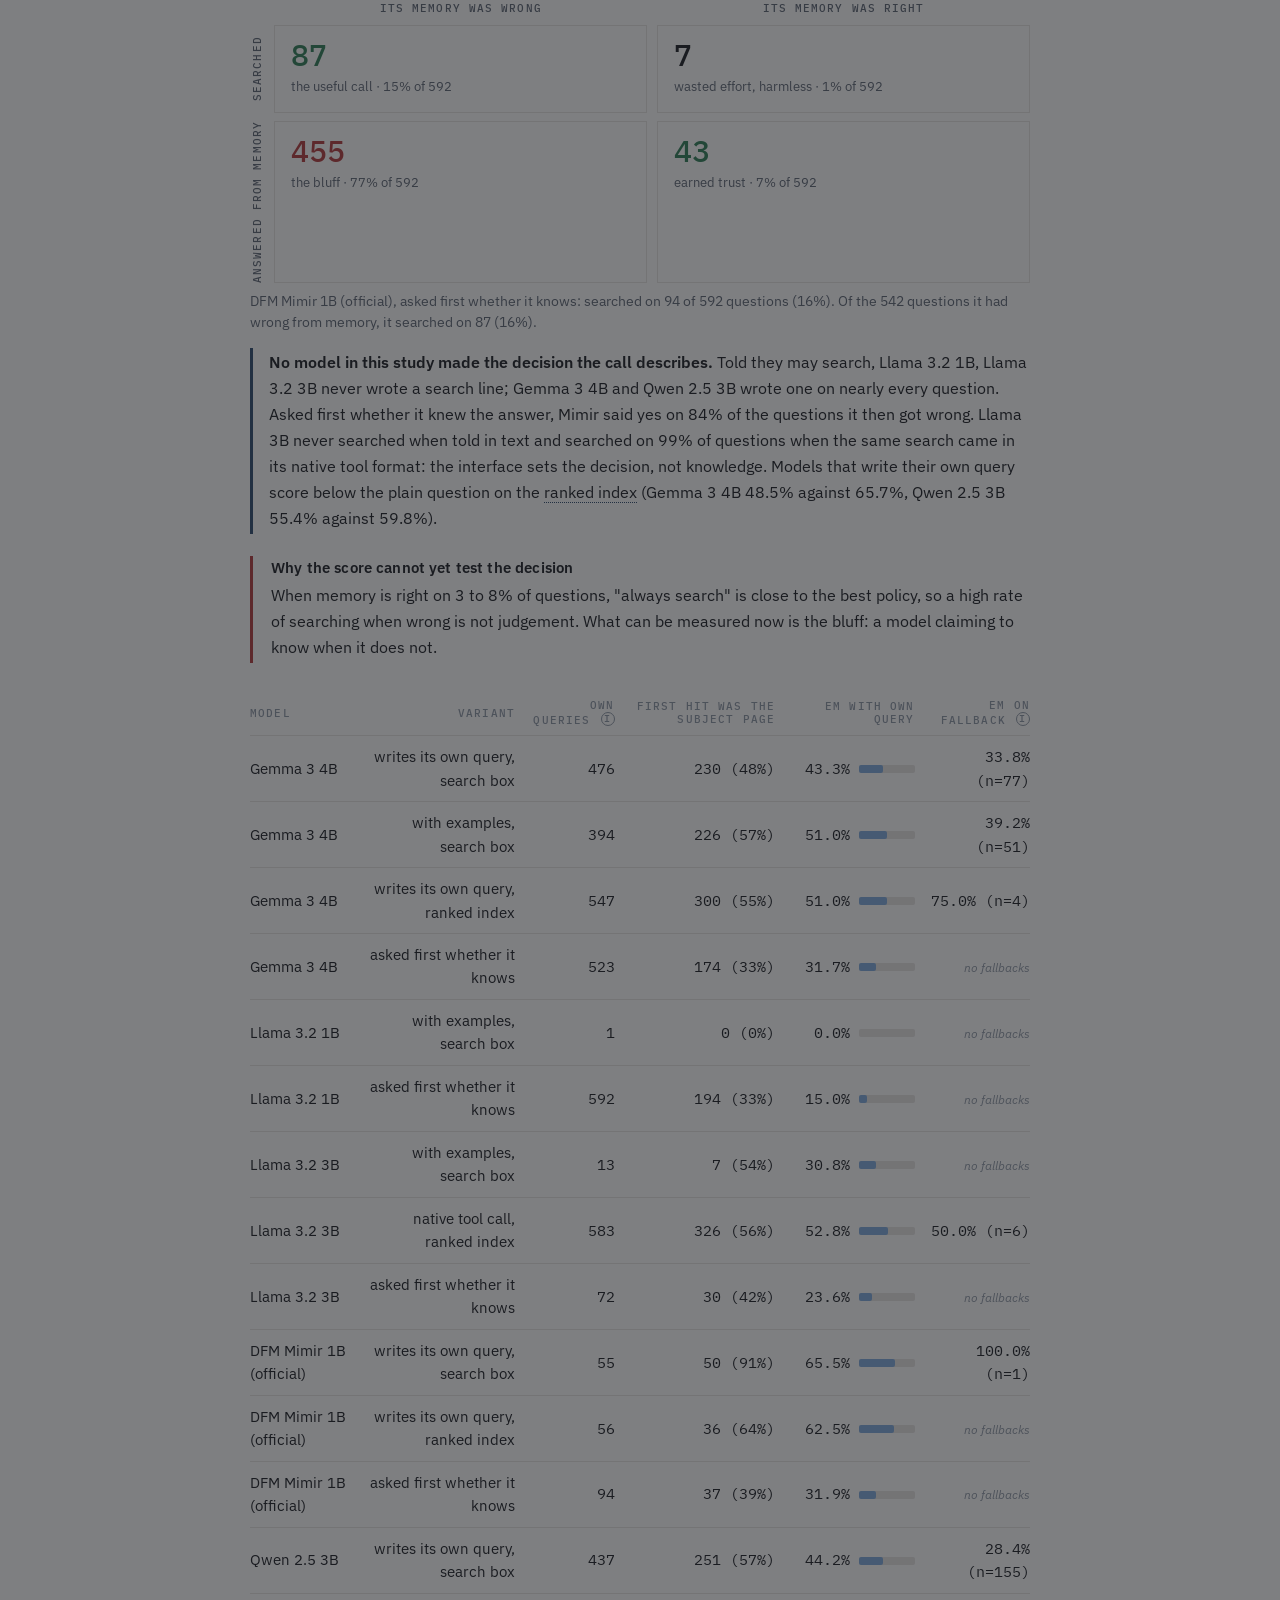
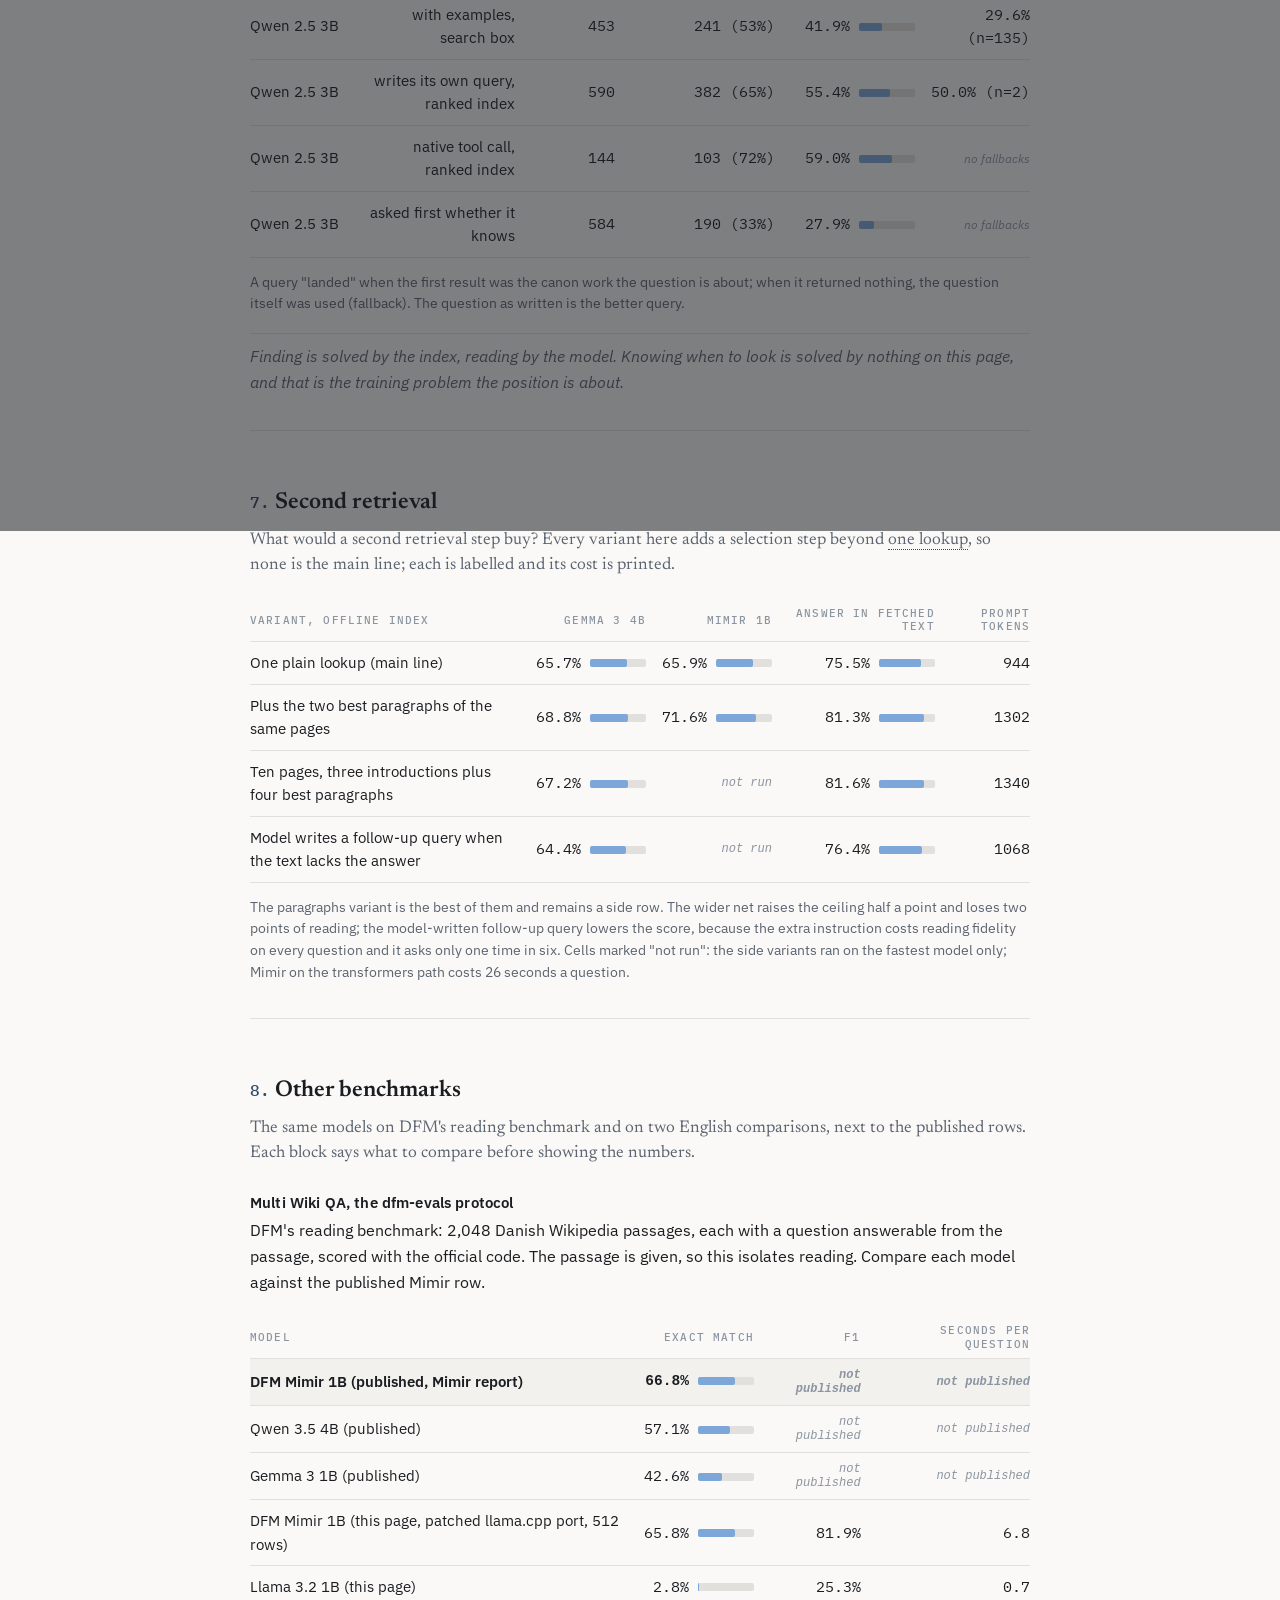
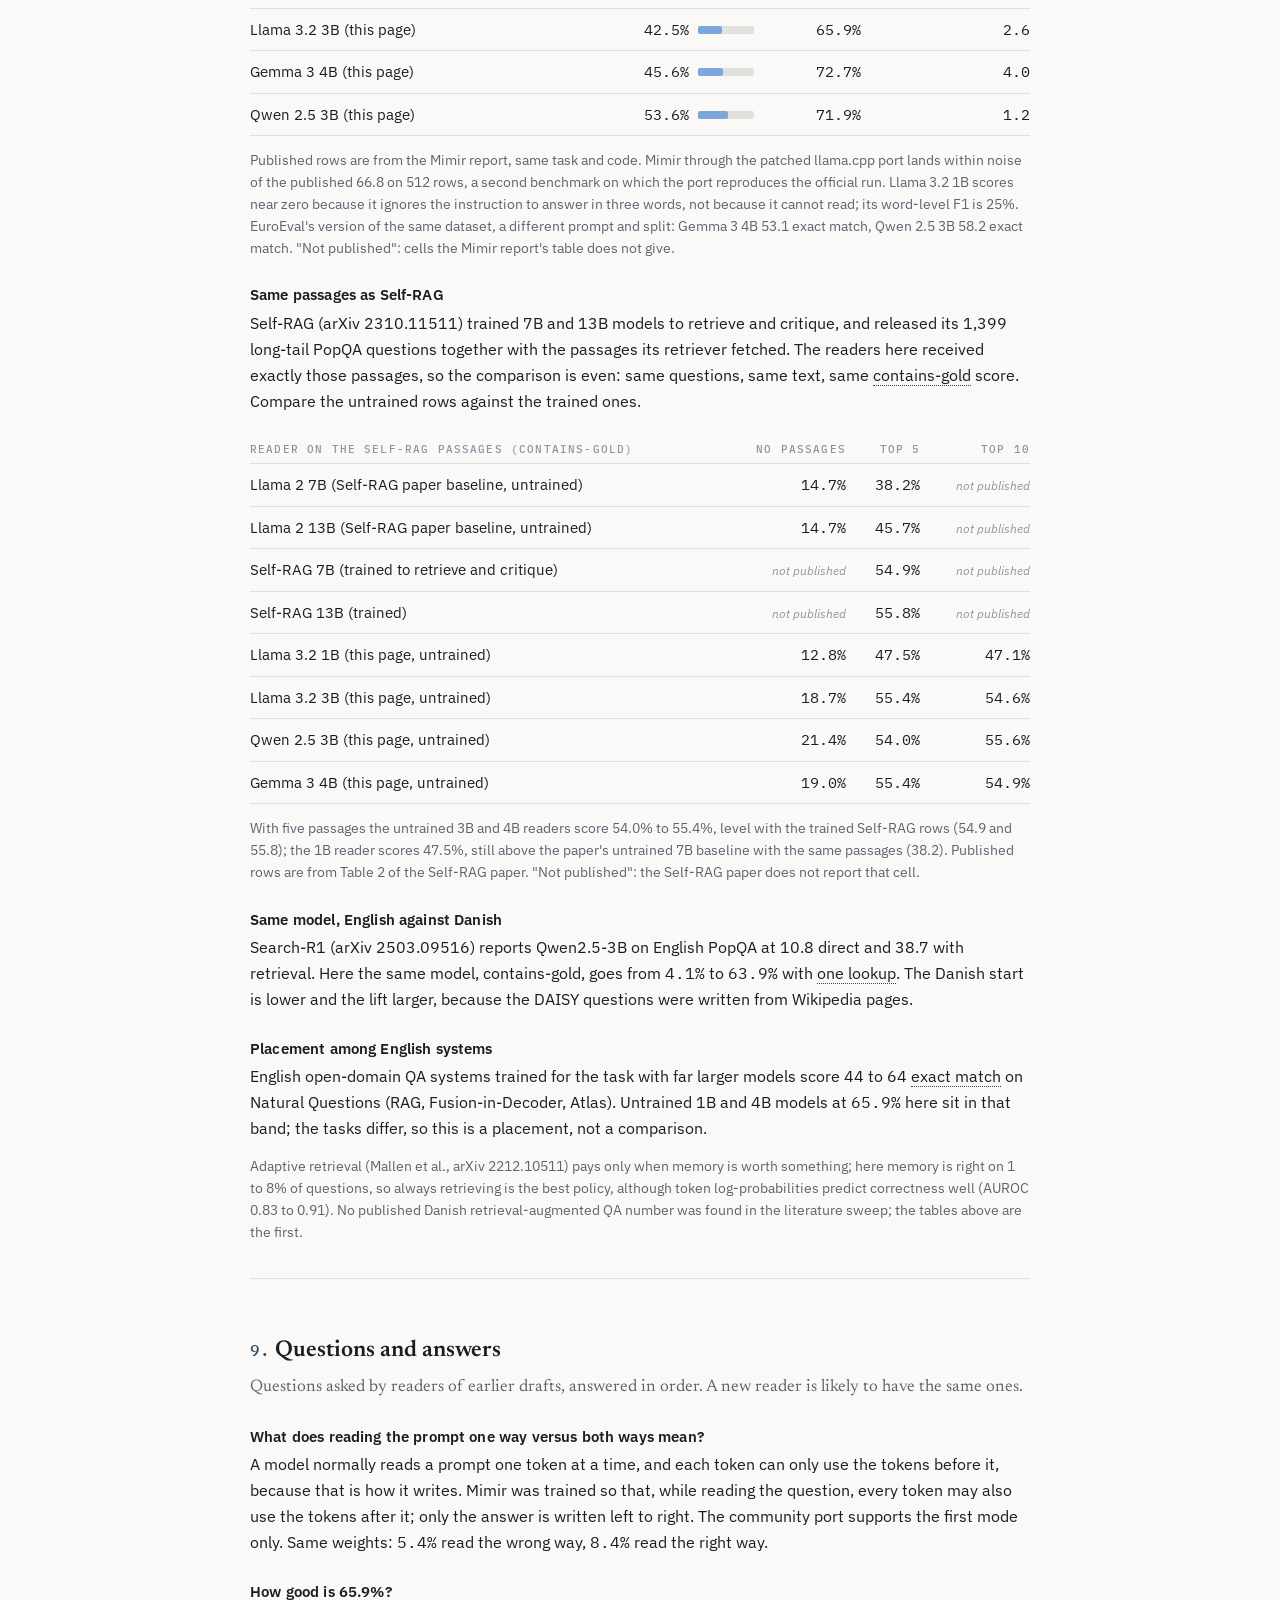
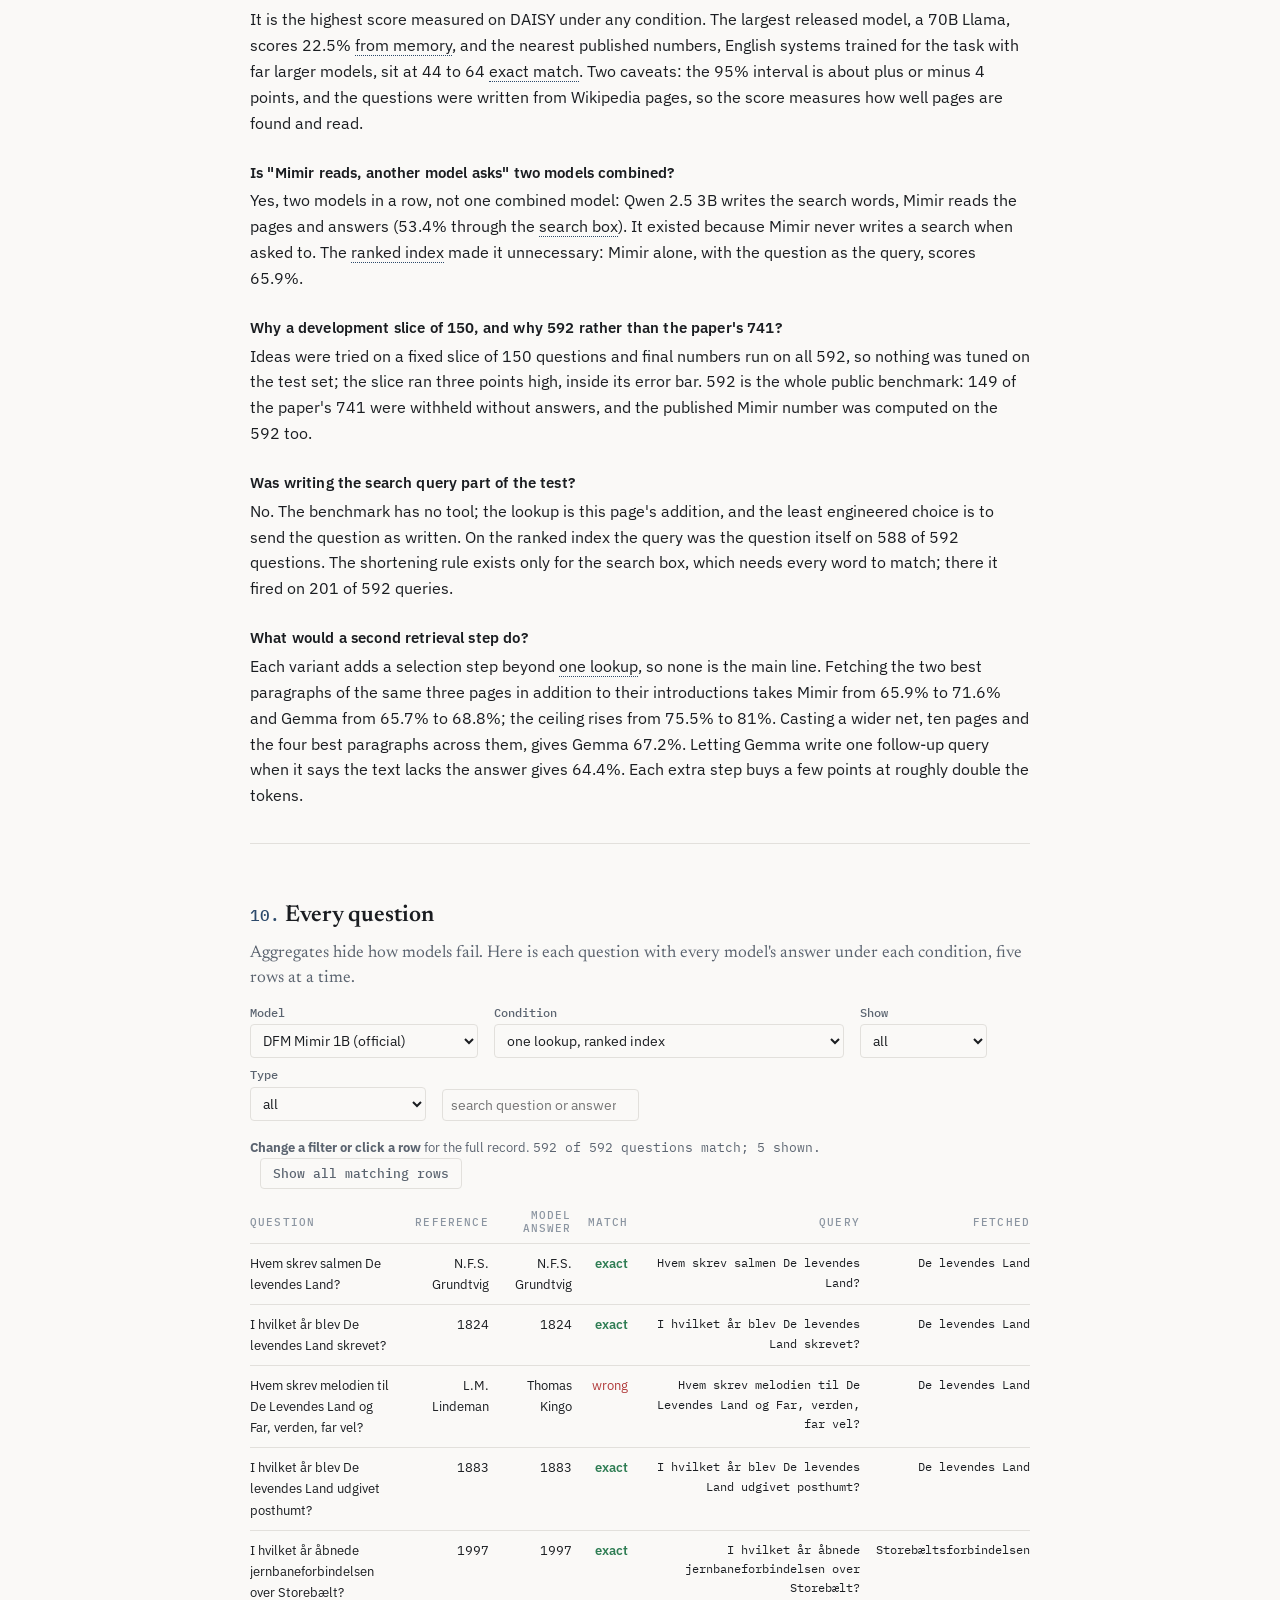
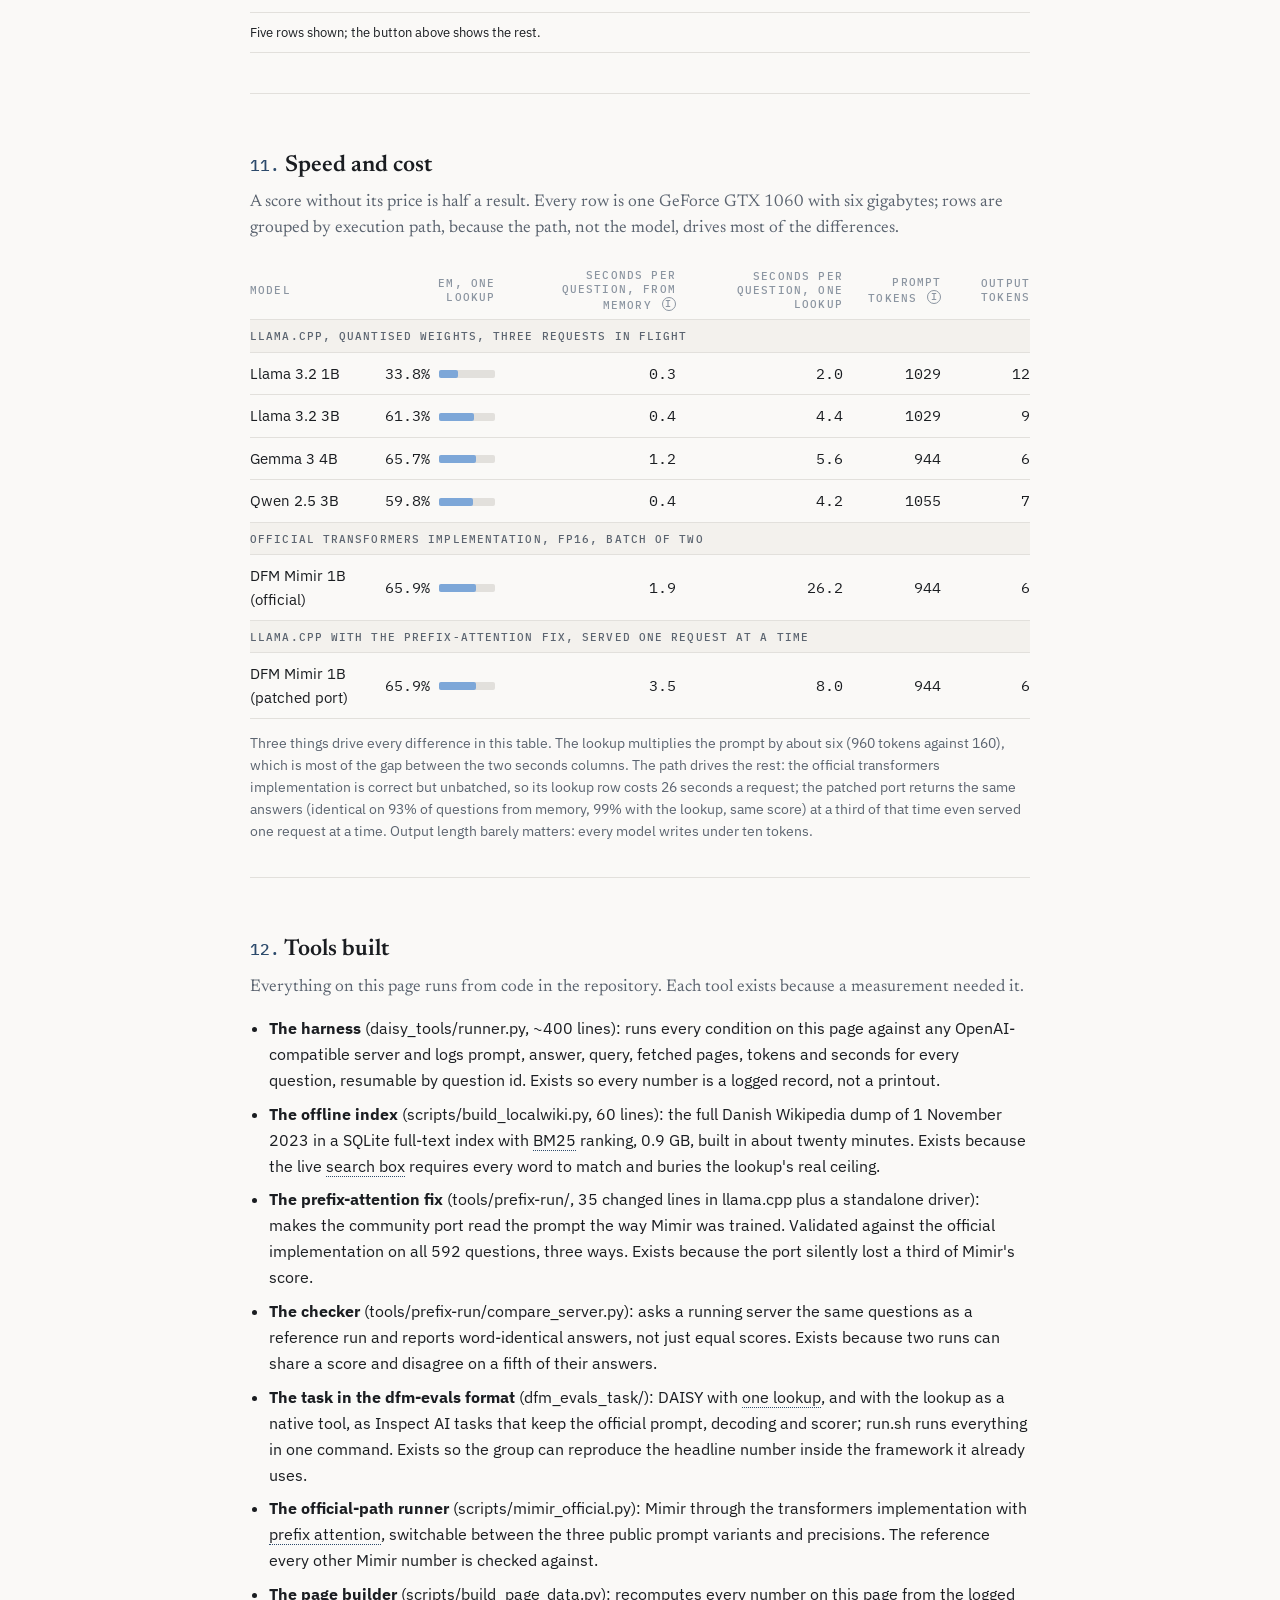
==== commit dcc96955: "Page: proportional mini bars beside every percentage" ====
--- a/site/index.html
+++ b/site/index.html
@@ -88,7 +88,7 @@
   <div class="tscroll"><table id="reptable"><thead><tr><th>Released predictions, rescored here</th><th class="n">EM <span class="ib" data-tip="Exact match: the normalised answer equals the reference. The DAISY paper reports F1 and BLEU only; EM is added here because the rest of the page uses it.">i</span></th><th class="n">F1 <span class="ib" data-tip="Word-overlap score between answer and reference, 0 to 1. One of the two scores the DAISY paper reports.">i</span></th><th class="n">BLEU <span class="ib" data-tip="An n-gram overlap score, 0 to 1. The other score the DAISY paper reports.">i</span></th><th class="n">F1 in paper</th><th class="n">BLEU in paper</th></tr></thead><tbody></tbody></table></div>
   <p class="note">The ranking matches the published table. The released files cover the full question set; restricted to the 592 public questions the scores sit slightly higher (F1 0.277 against the published 0.268 for the largest model). The strongest released model, Llama 3.3 70B, answers 22.5% of the questions from memory.</p>
   <div class="tscroll"><table id="mimirtable"><thead><tr><th>Mimir, the same weights: six runs and the published number</th><th class="n">EM</th></tr></thead><tbody></tbody></table></div>
-  <p class="note">Run with the prefix attention it was trained with, every path public code allows lands between 8.3 and 8.6, within one standard error of the published 9.6, and none reaches it exactly: bfloat16 scores the same as fp16, so serving precision is ruled out, and the one difference left untested is the group's own serving stack. The community llama.cpp port reads the prompt left to right only, and that alone costs a third of the score; chapter 4 covers the fix. Two DAISY task definitions exist in public code; under the second, a one-line prompt in the lab's evaluation fork, Mimir answers in full sentences and exact match falls to 1%, so the published 9.6 can only come from the first, the prompt in the public dfm-evals library.</p>
+  <p class="note">The small blue bar beside a percentage fills in proportion to it, on the same zero to one hundred scale in every table on this page. Run with the prefix attention it was trained with, every path public code allows lands between 8.3 and 8.6, within one standard error of the published 9.6, and none reaches it exactly: bfloat16 scores the same as fp16, so serving precision is ruled out, and the one difference left untested is the group's own serving stack. The community llama.cpp port reads the prompt left to right only, and that alone costs a third of the score; chapter 4 covers the fix. Two DAISY task definitions exist in public code; under the second, a one-line prompt in the lab's evaluation fork, Mimir answers in full sentences and exact match falls to 1%, so the published 9.6 can only come from the first, the prompt in the public dfm-evals library.</p>
   <figure>
     <div class="viz-root" id="a1chart"></div>
     <figcaption><b>What you see:</b> exact match from memory, one bar per model. <b>How to read it:</b> a bar at 5% is about 30 questions answered exactly. The dashed line is the released 70B run, the best score anyone has published on DAISY from memory: it bounds what scale alone buys, and chapter 5 reads against it. <b>Take away:</b> <span data-fill="a1_take"></span></figcaption>
--- a/site/page.css
+++ b/site/page.css
@@ -43,6 +43,9 @@
 .match-1{color:var(--pos);font-weight:600} .match-l{color:var(--s4);font-weight:600} .match-0{color:var(--neg)}
 ul.limits{padding-left:1.2em} ul.limits li{margin:0 0 8px}
 table td.n,table th.n{text-align:right;font-family:var(--mono);font-variant-numeric:tabular-nums}
+td.n.pfill{white-space:nowrap}
+.ptrack{display:inline-block;width:56px;height:8px;margin-left:9px;background:var(--rule);border-radius:2px;vertical-align:middle;position:relative;top:-1px}
+.ptrack i{display:block;height:100%;background:rgba(42,120,214,.55);border-radius:2px}
 /* guided tour, reference implementation from grid-health-demo */
 #tour{position:absolute;top:0;left:0;right:0;z-index:50;display:none}
 #tour.on{display:block}
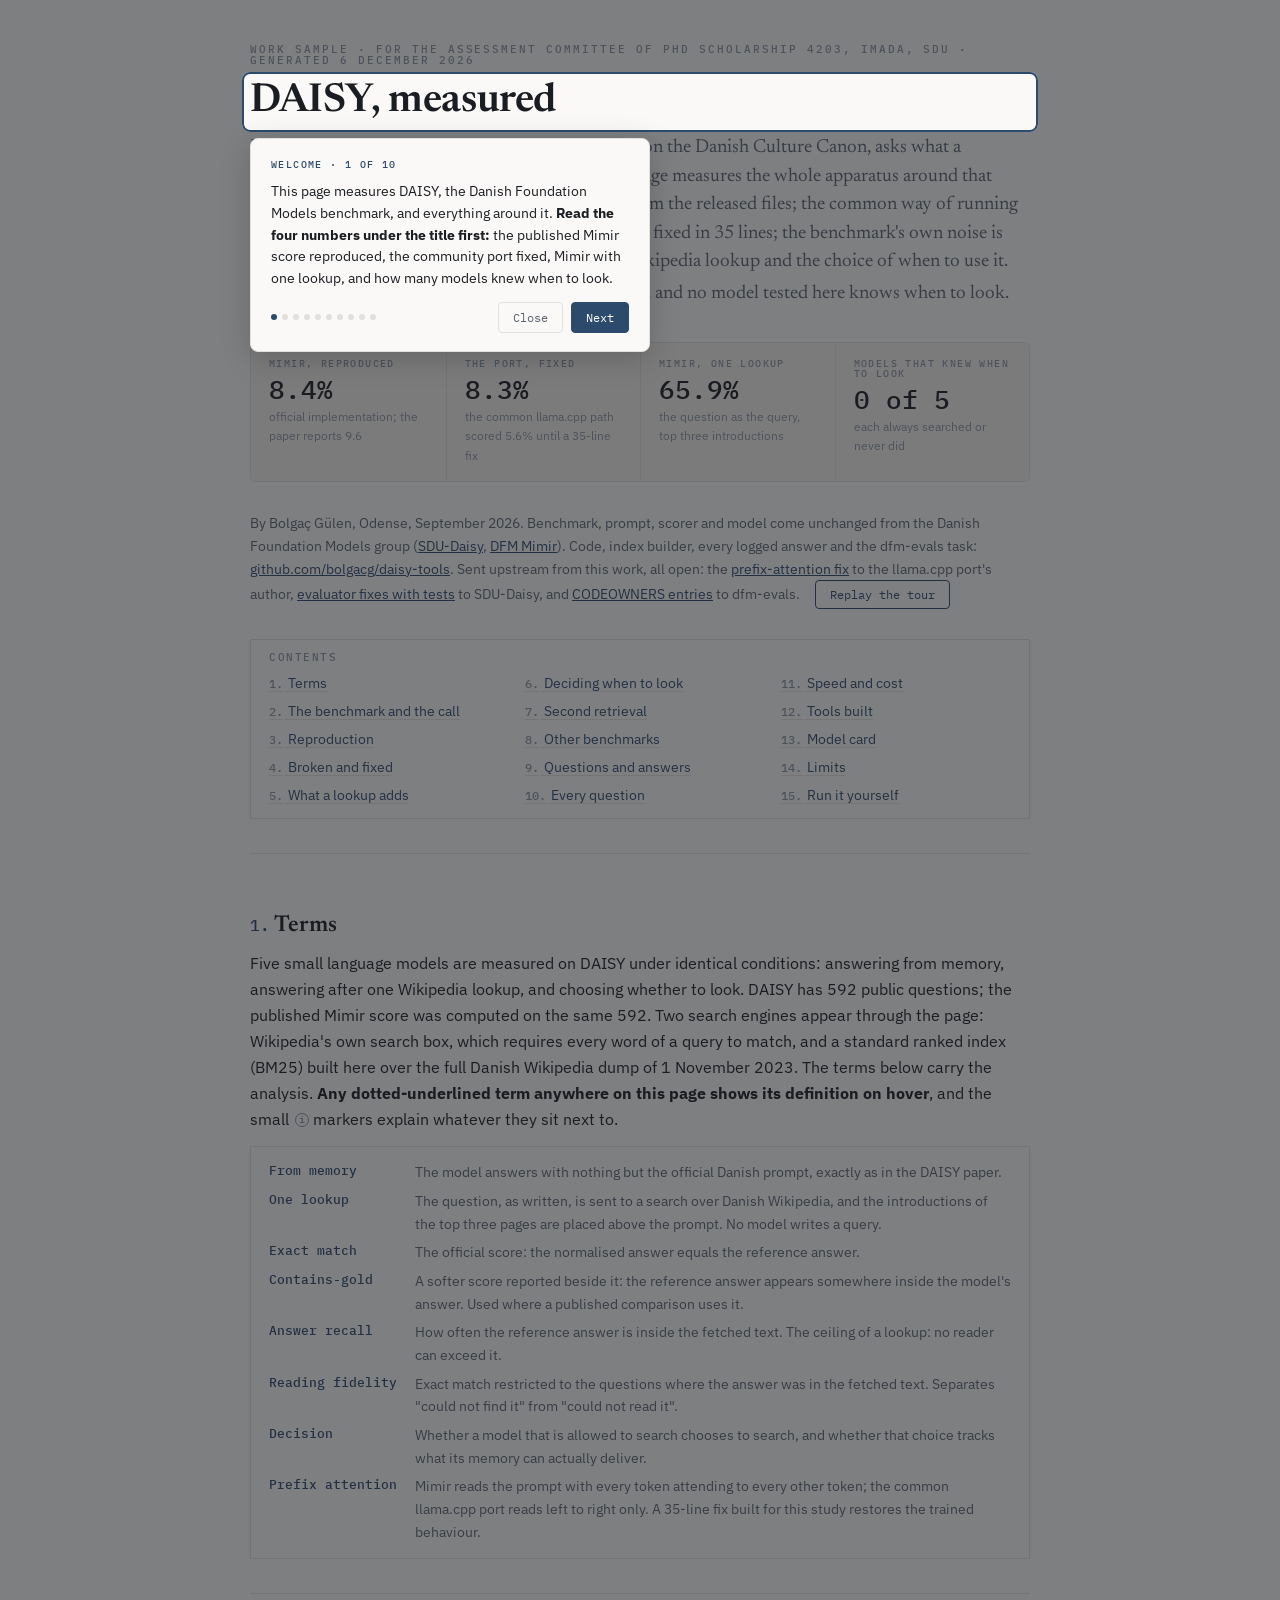
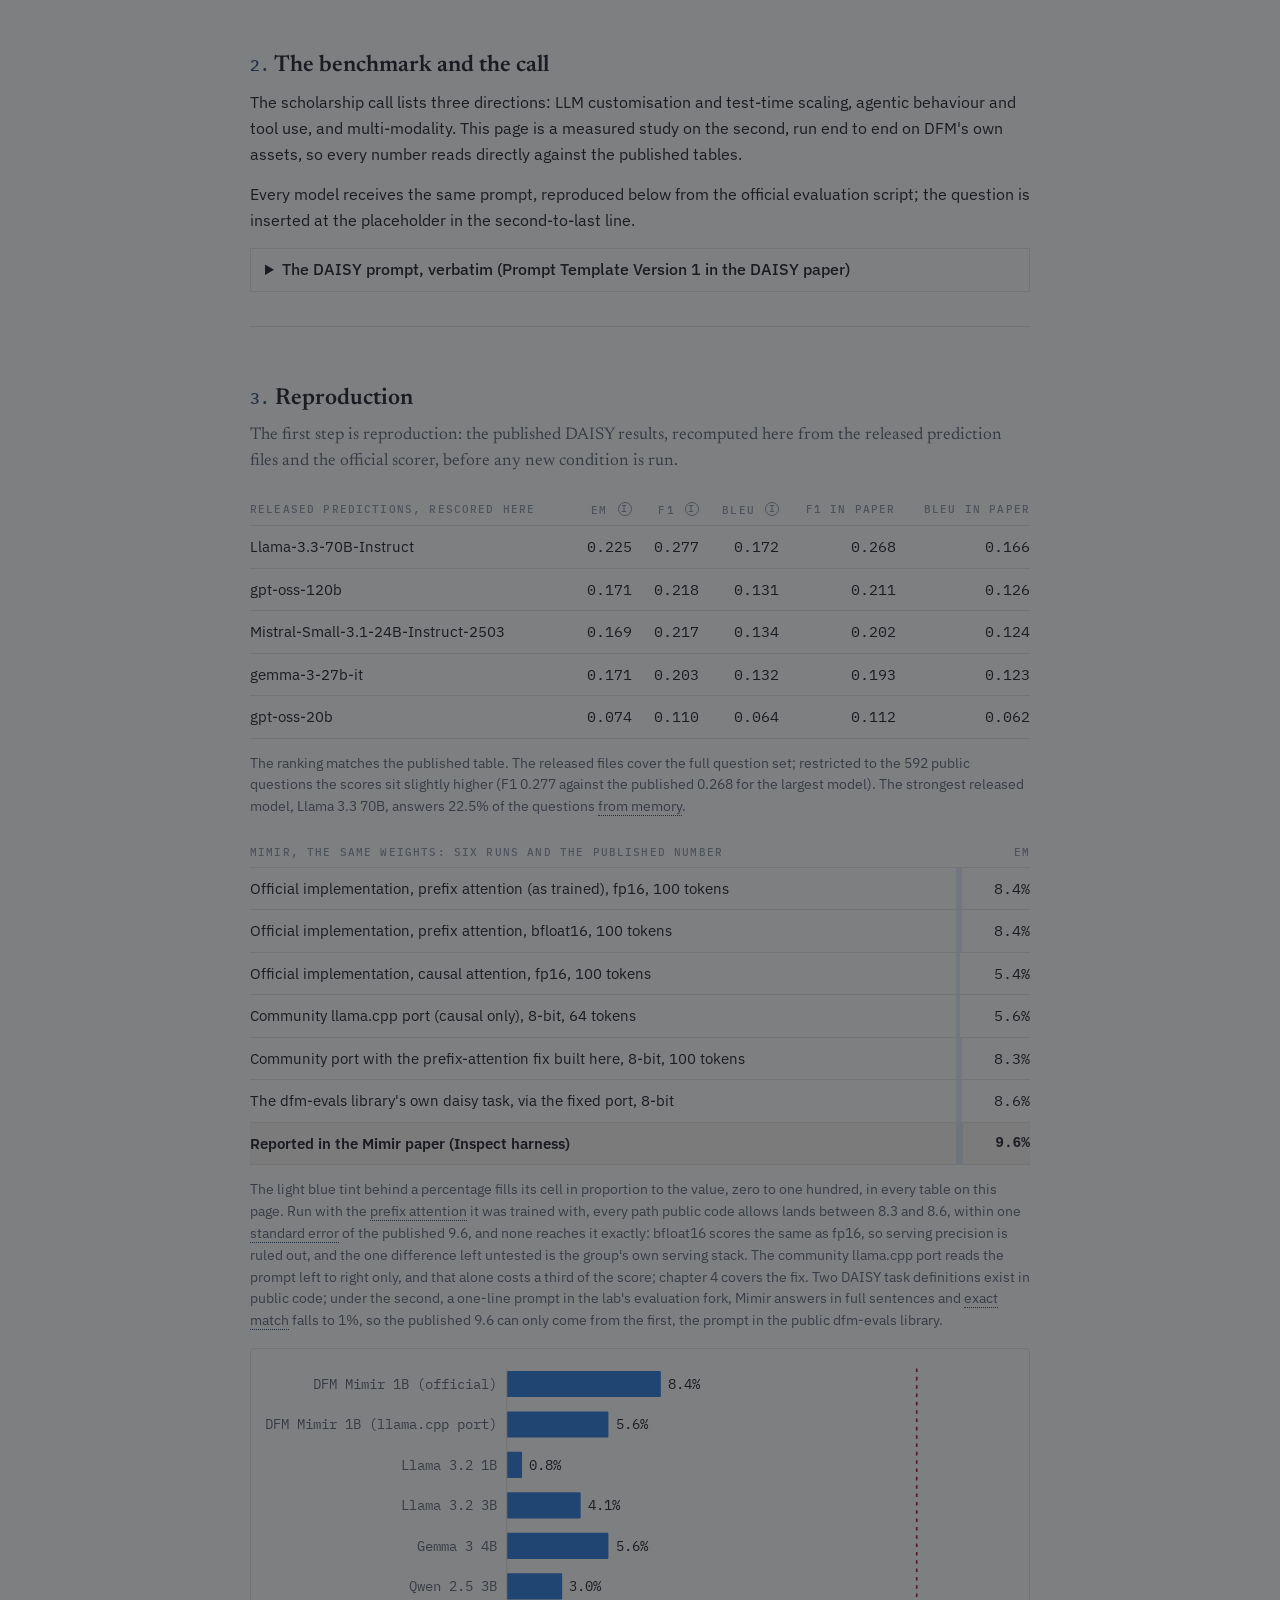
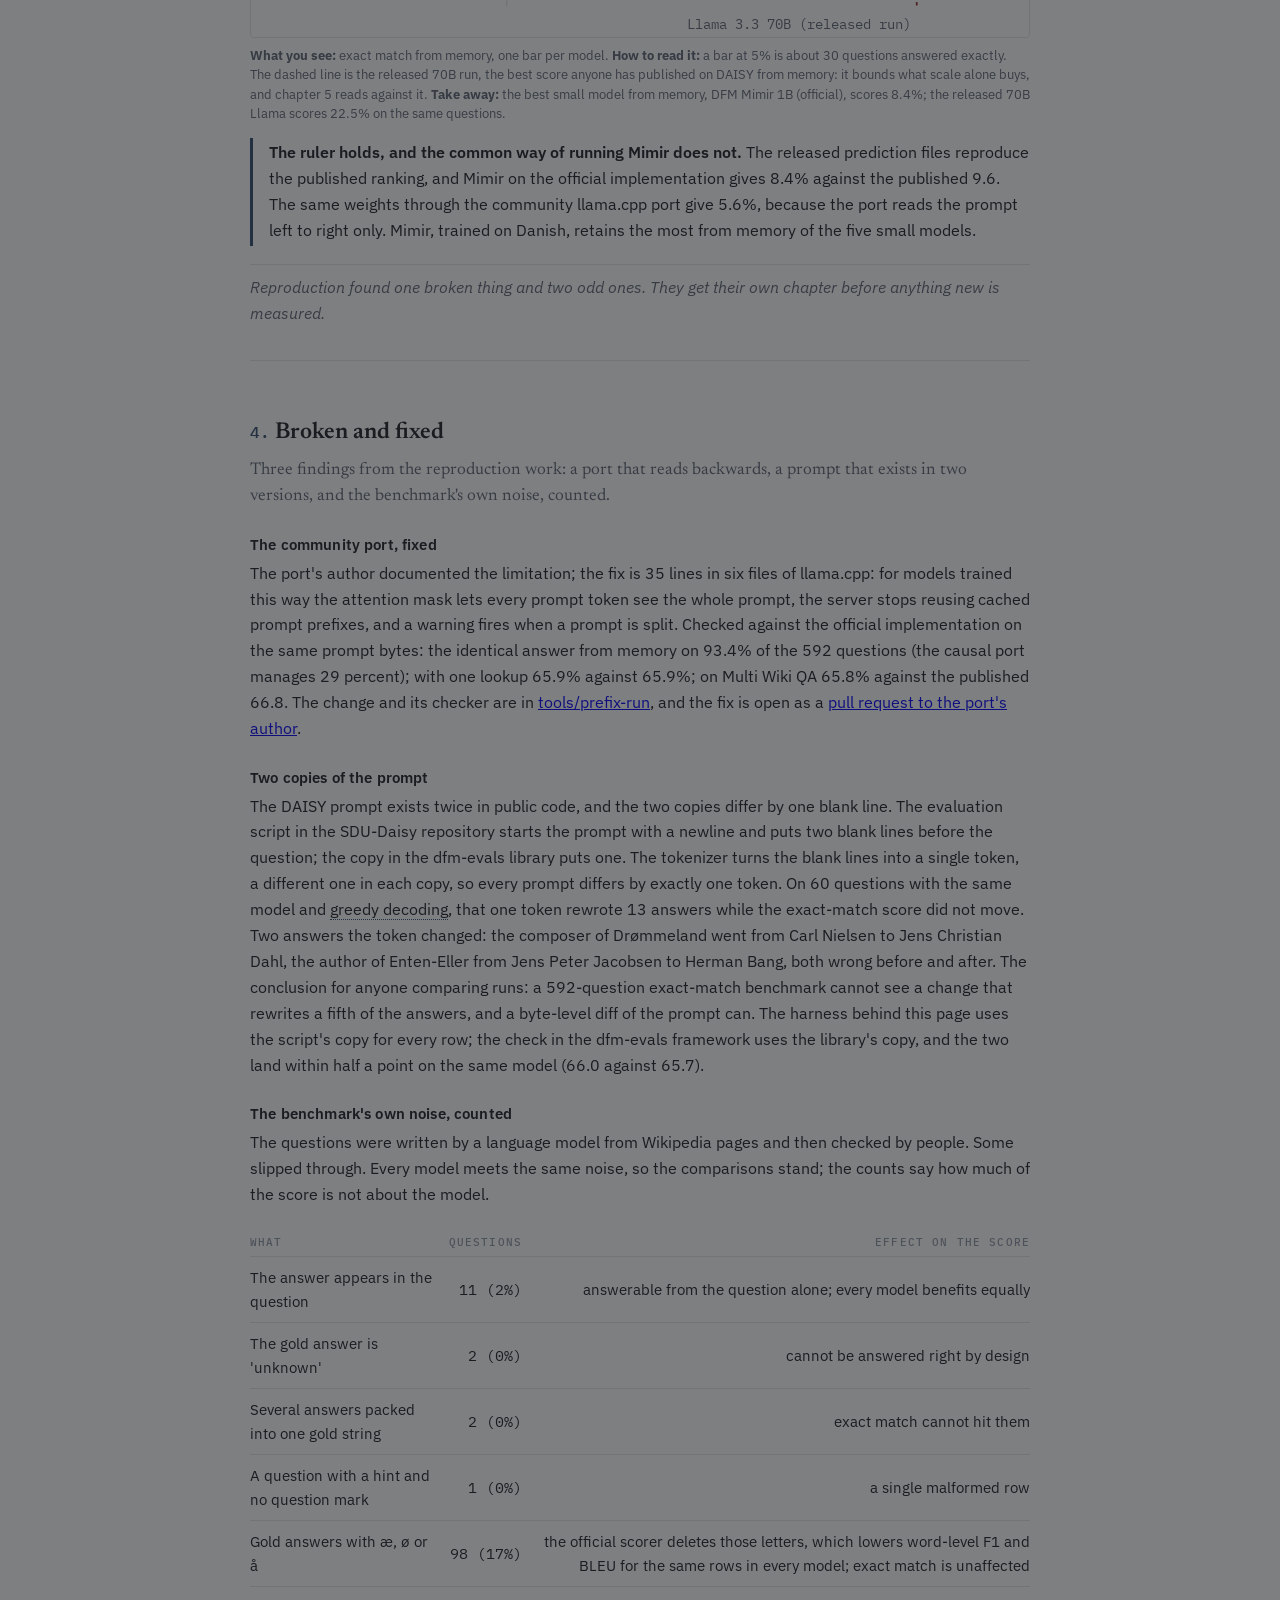
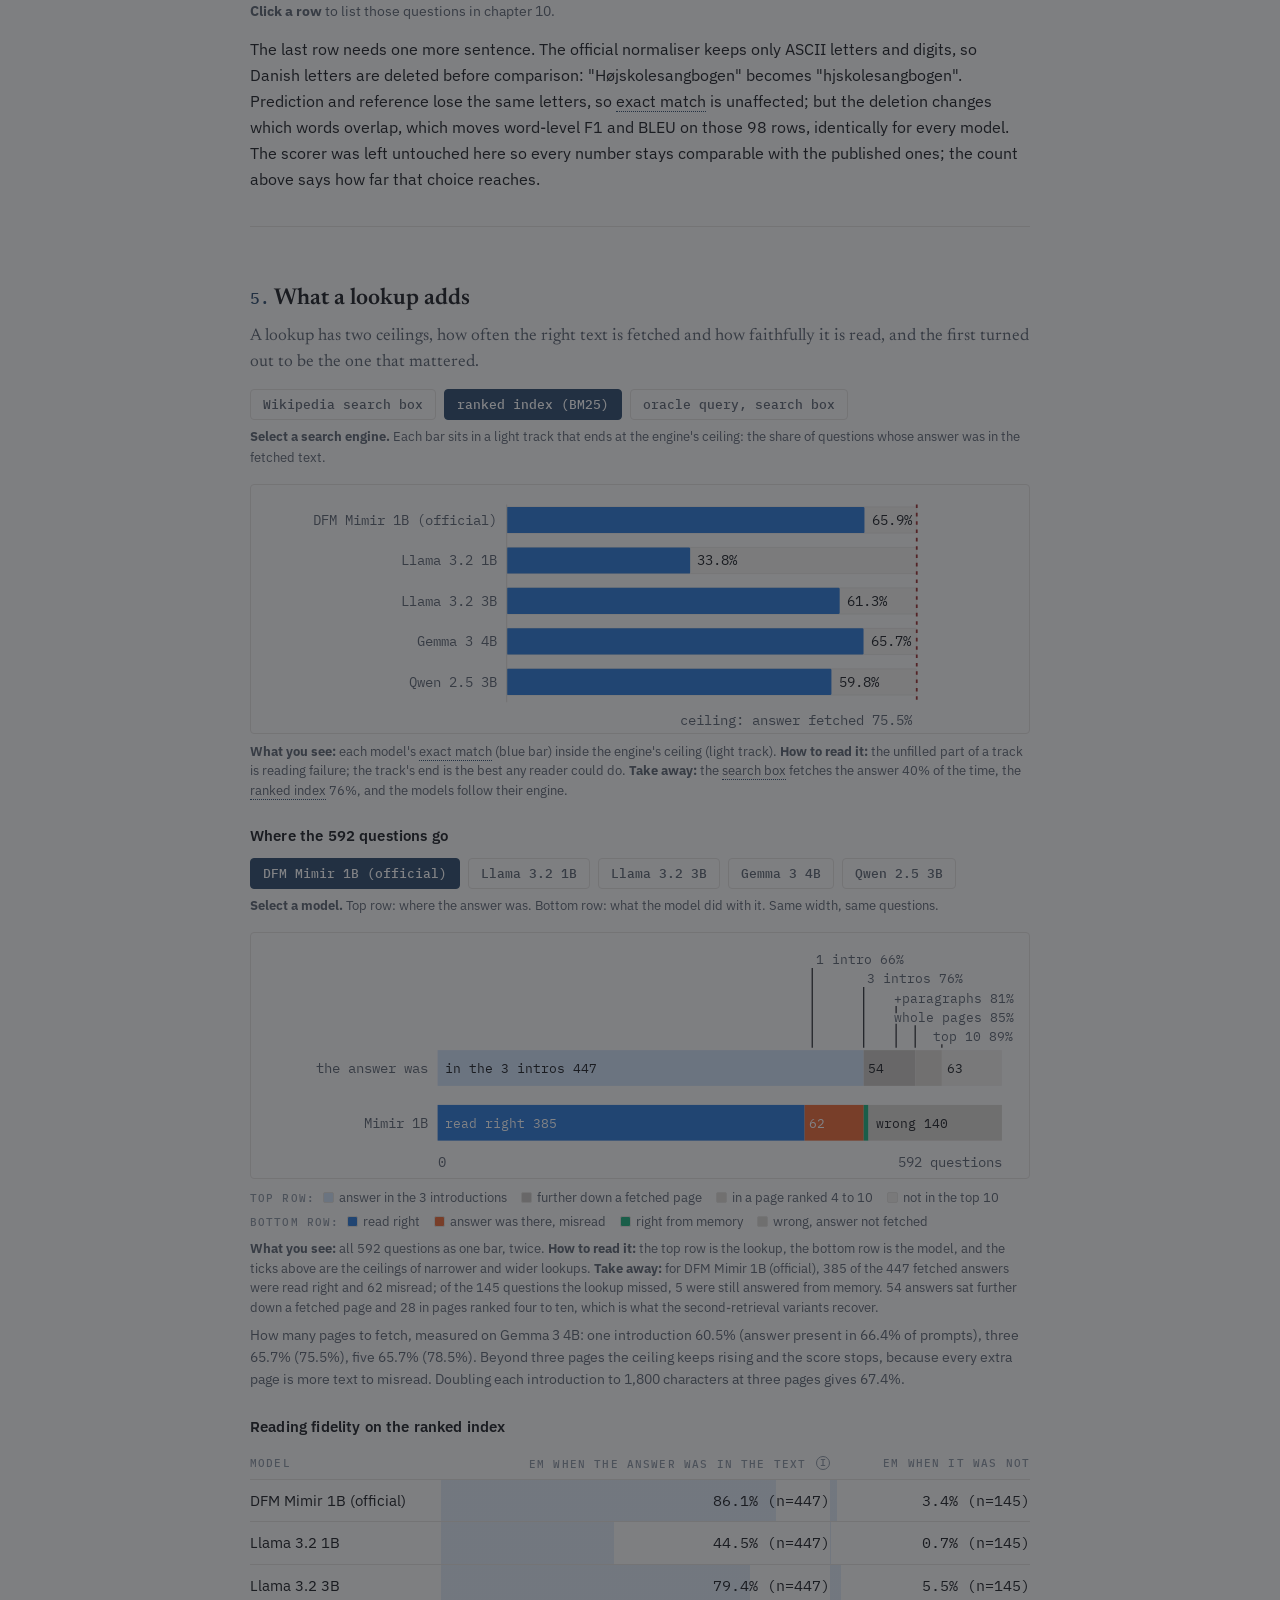
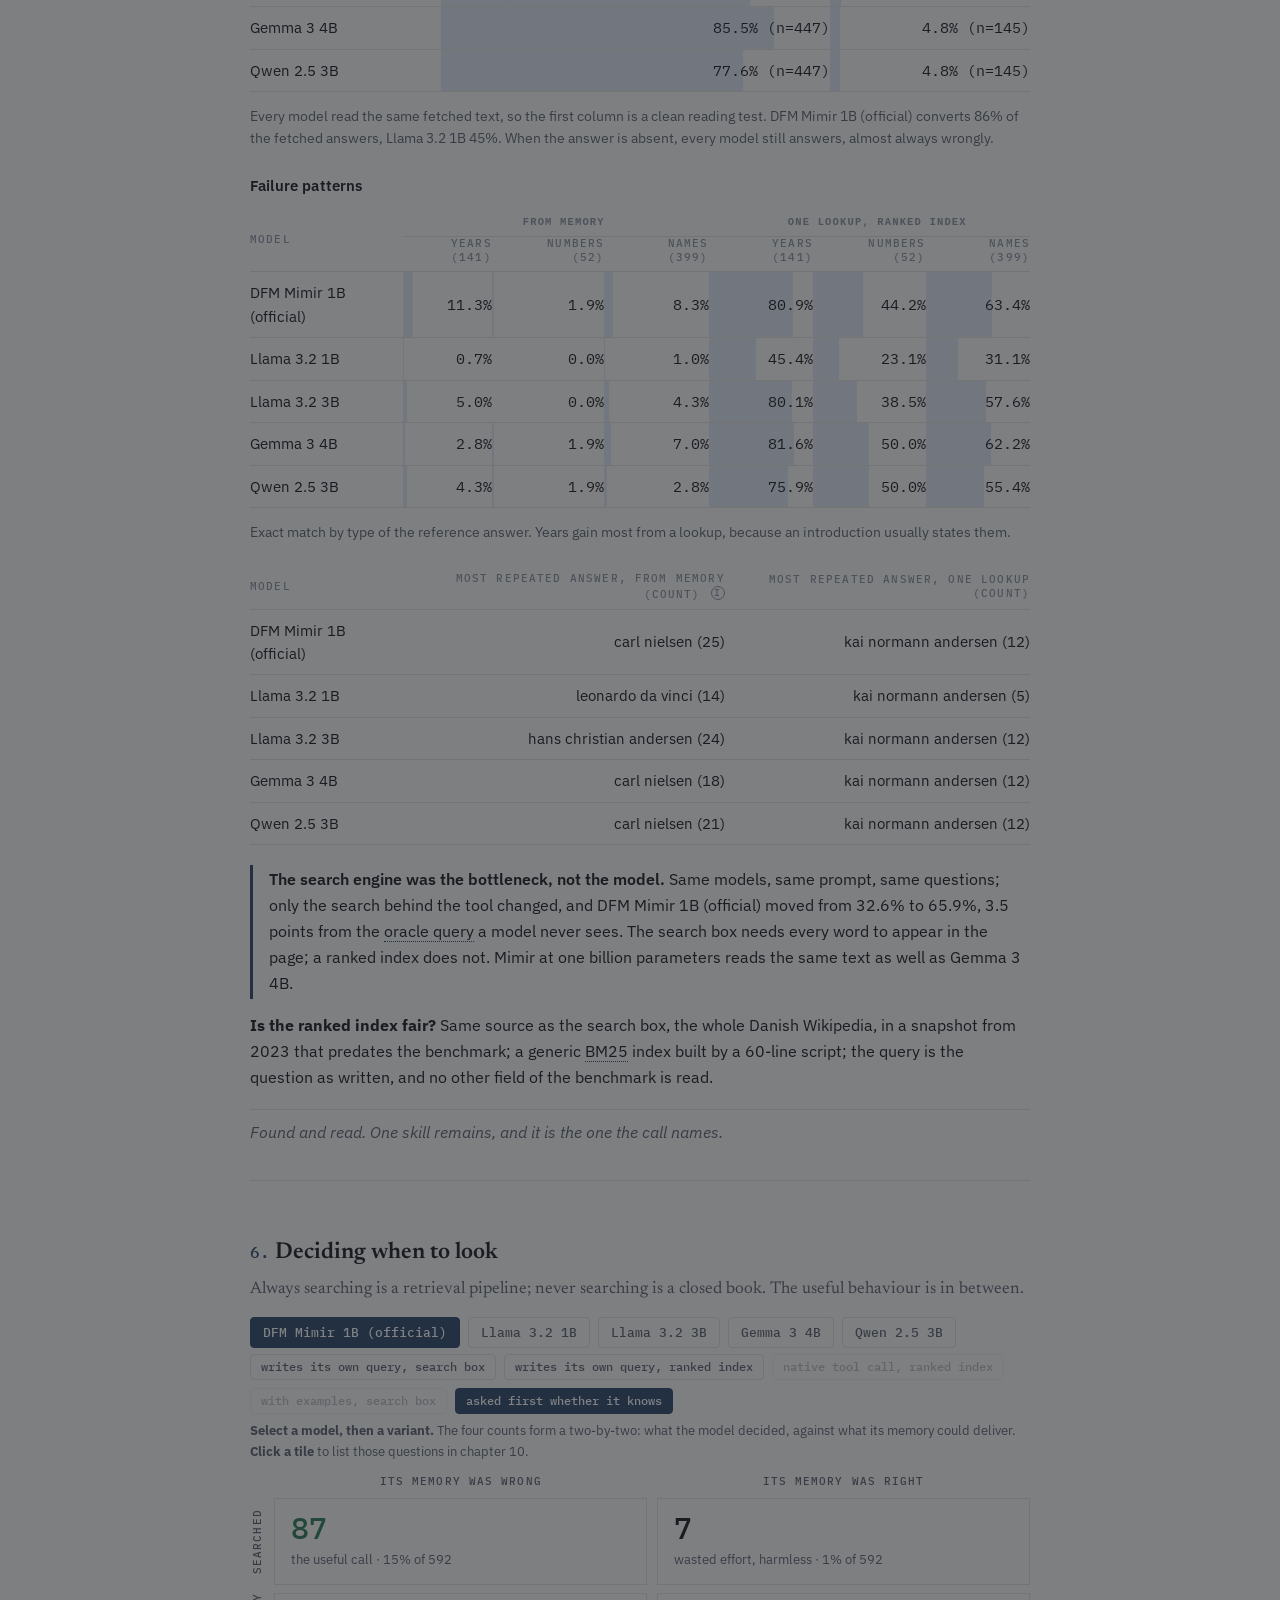
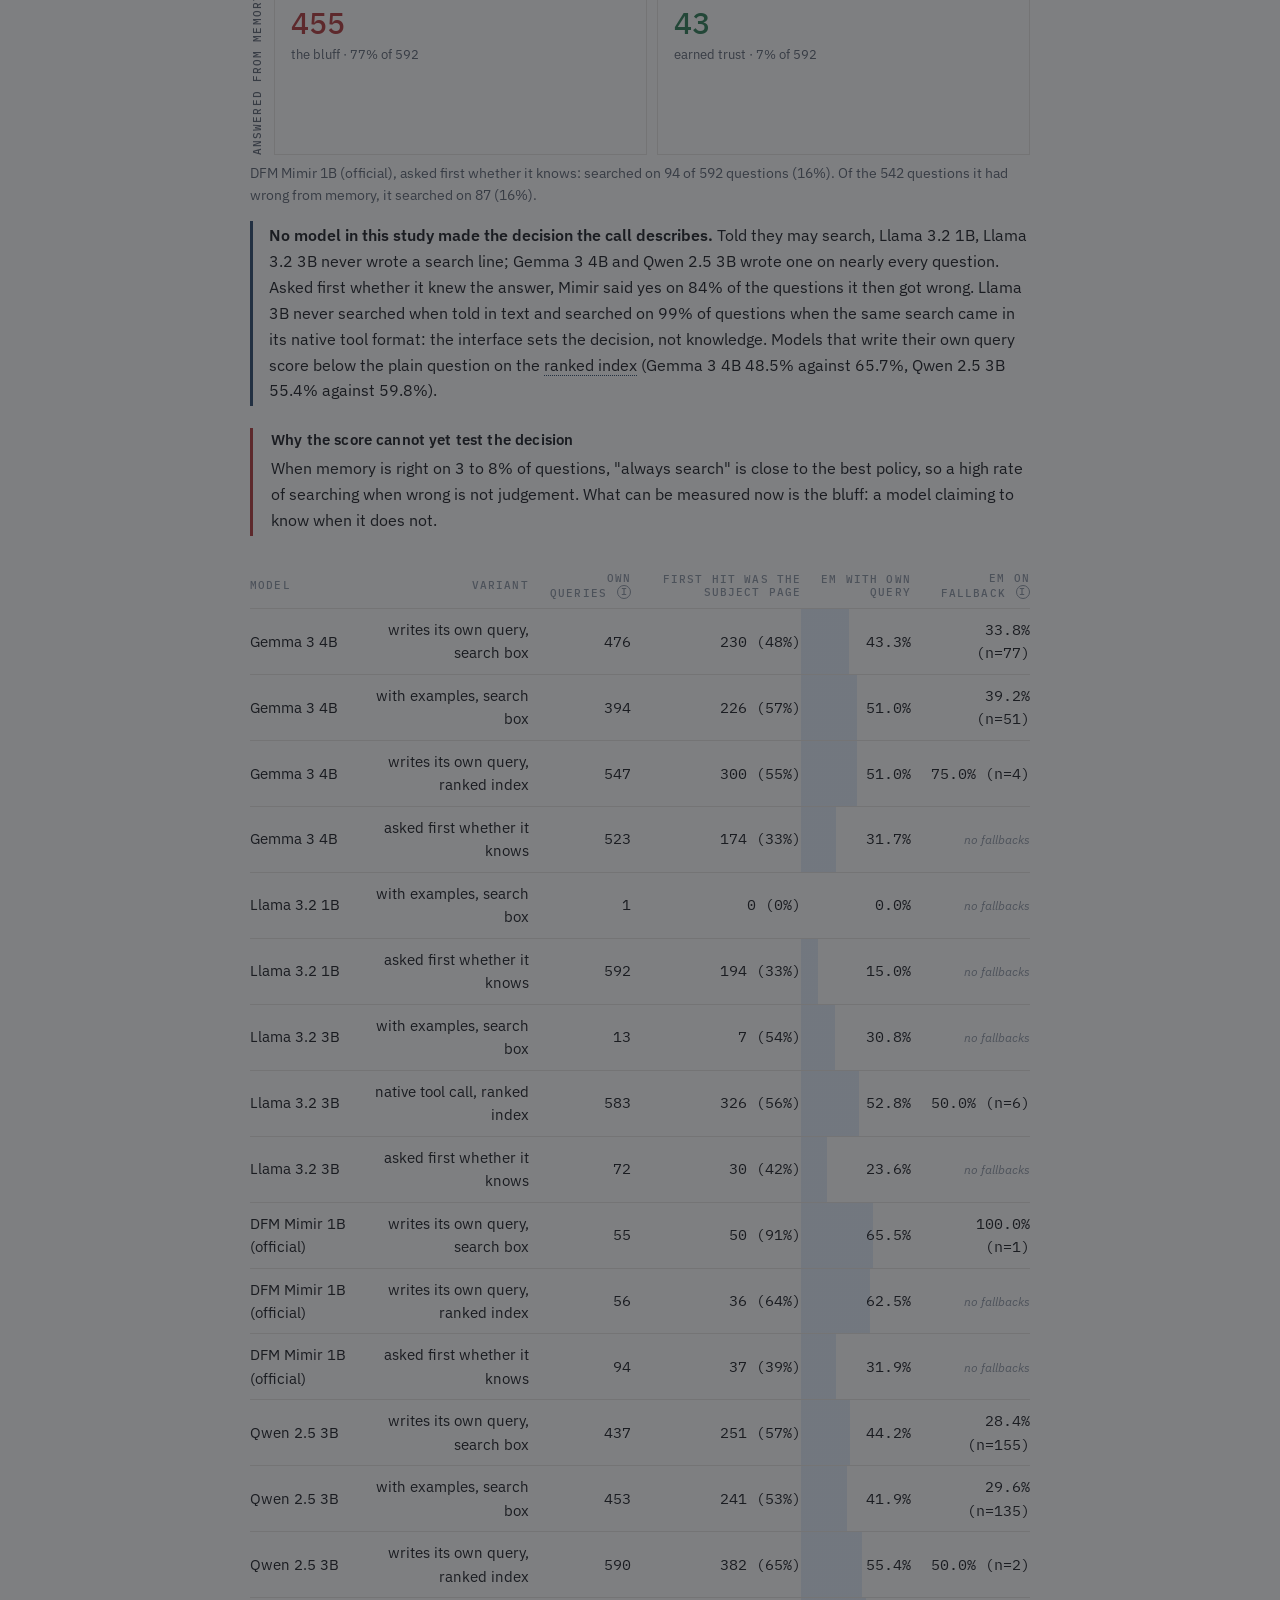
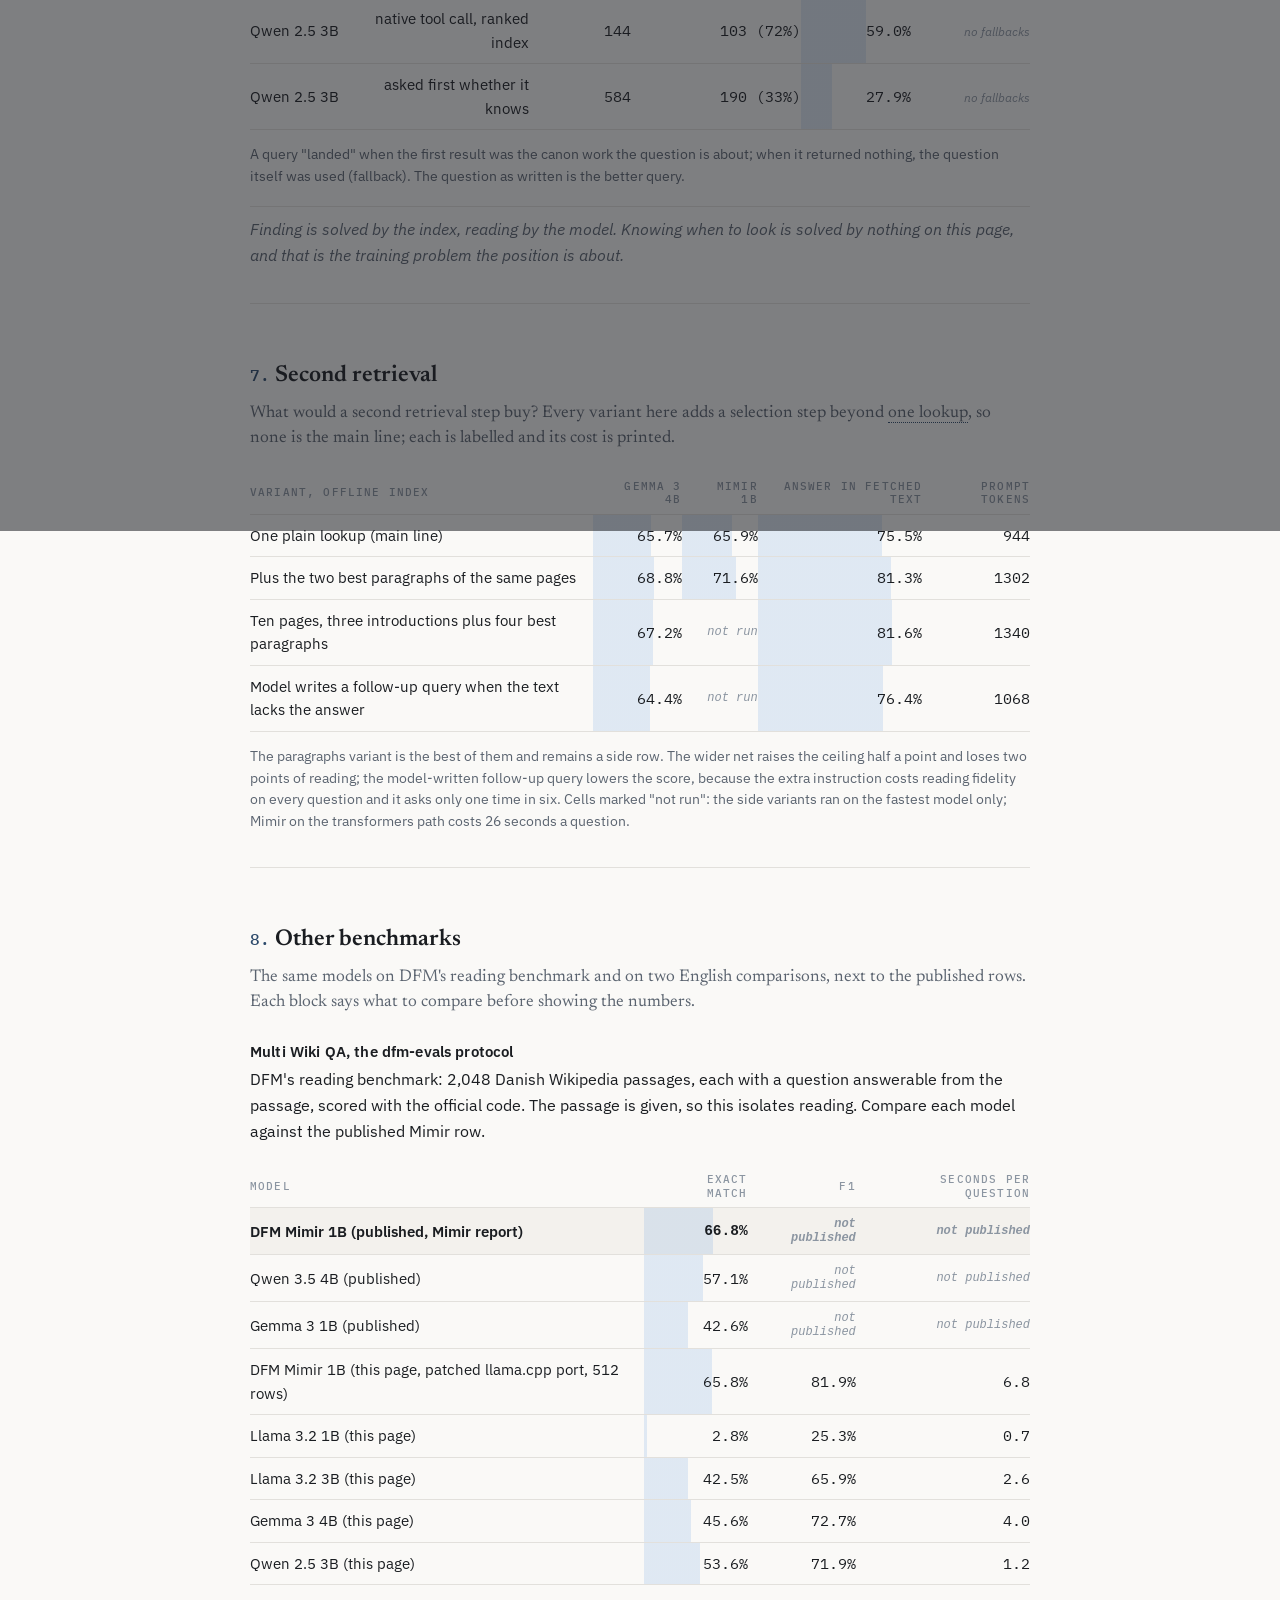
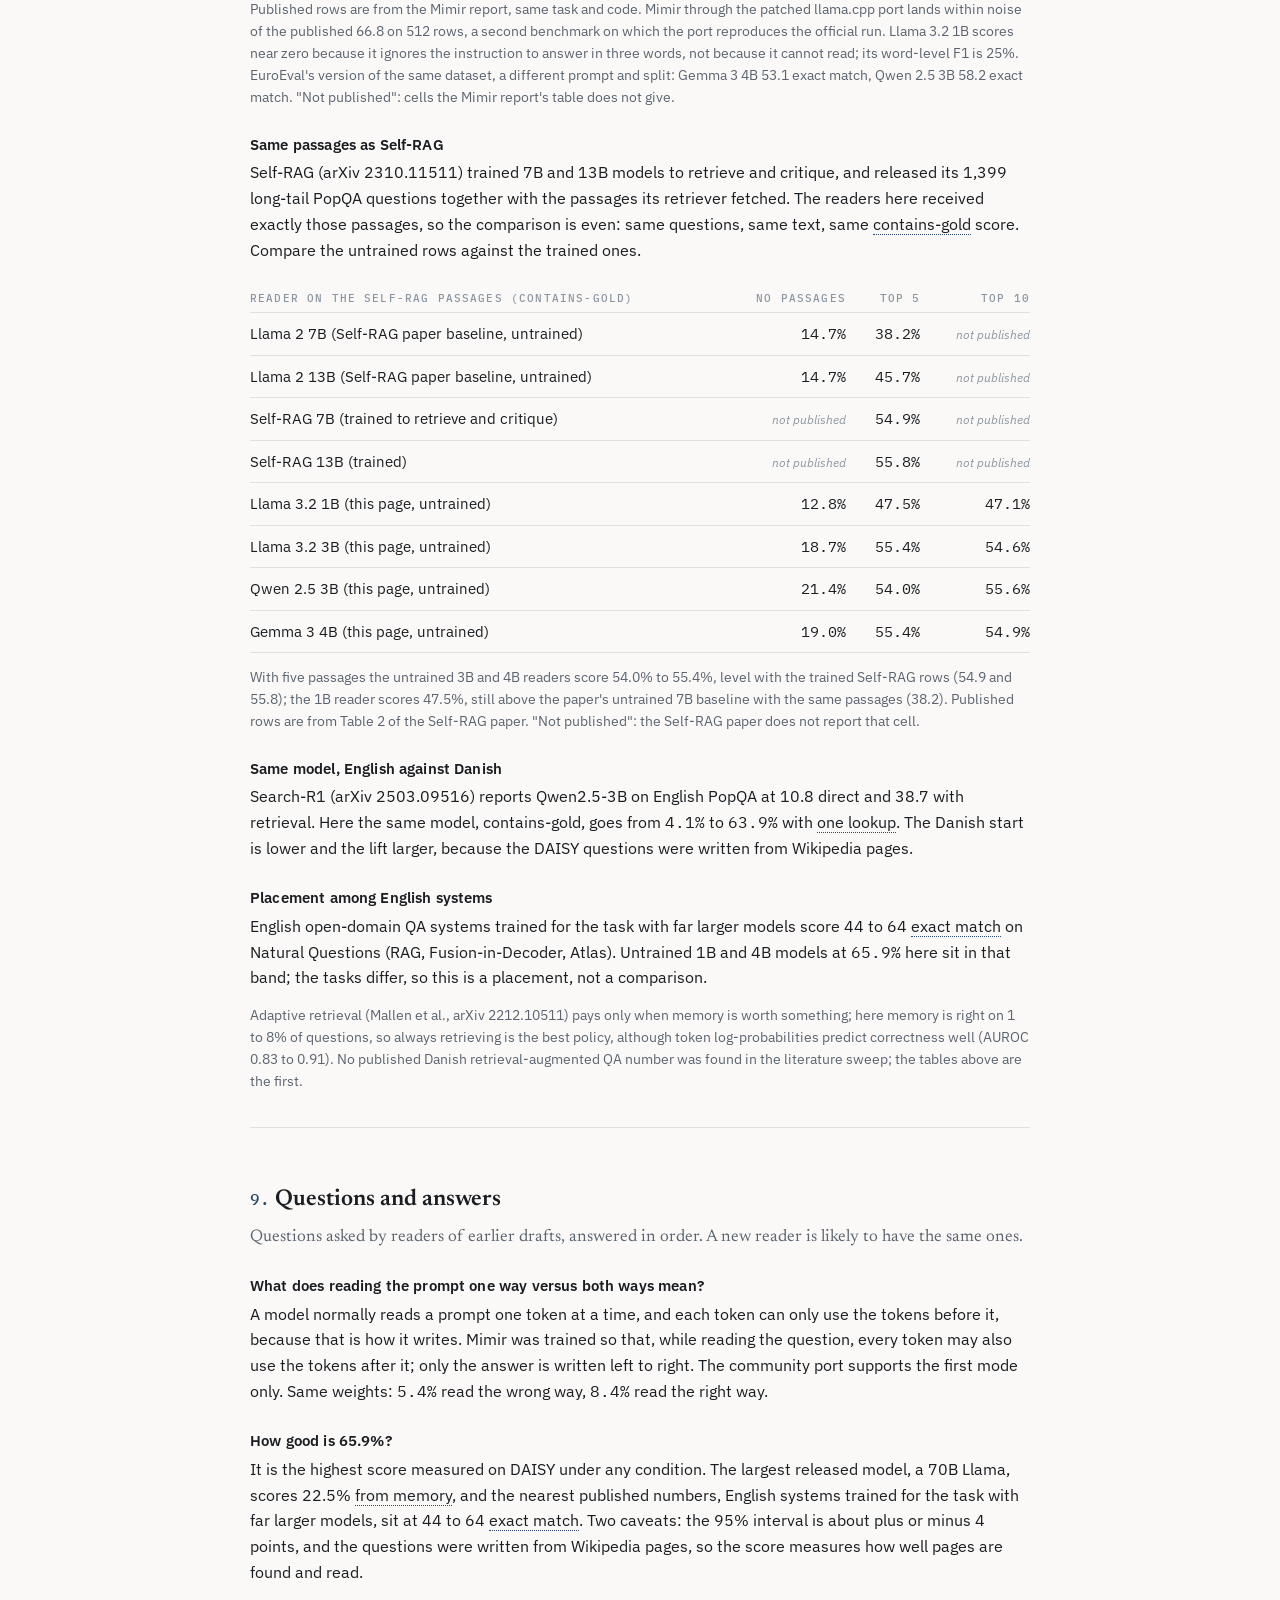
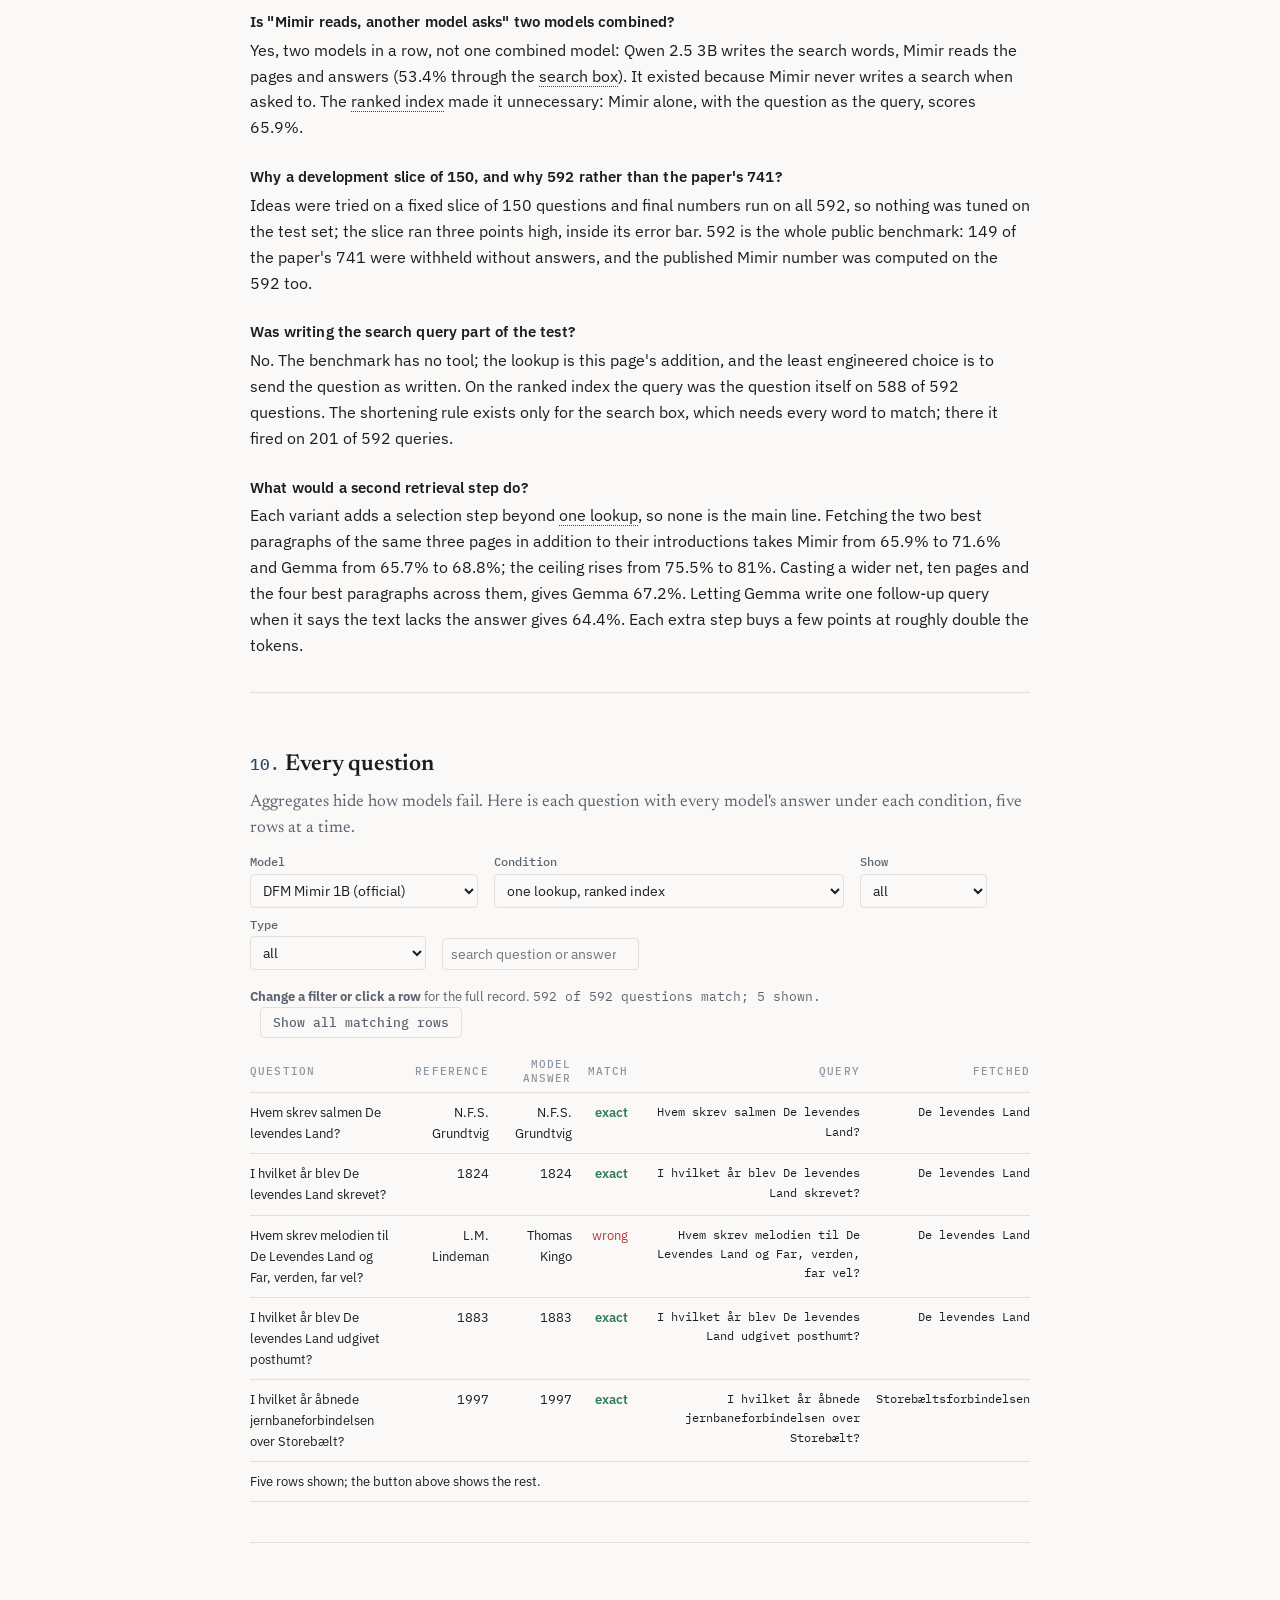
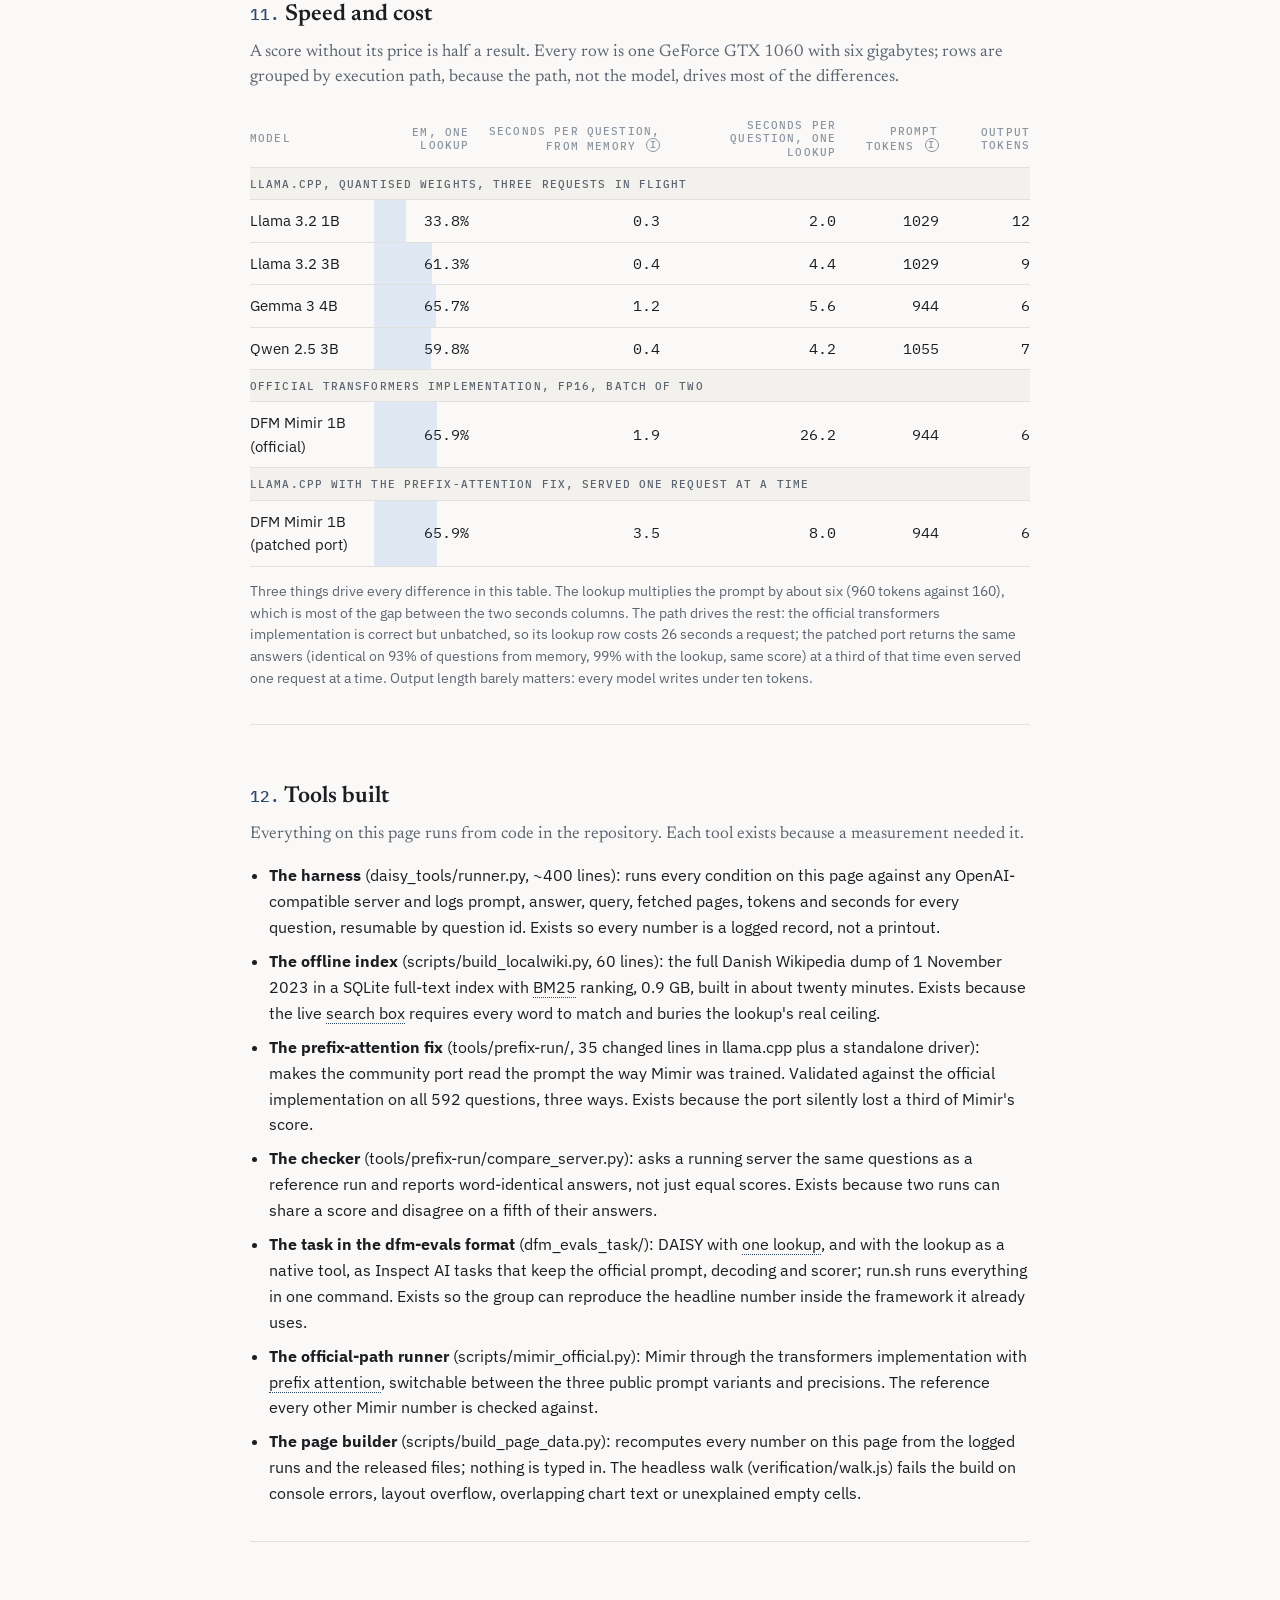
==== commit d20ebca6: "Page: percentage cells fill proportionally as Bo specified" ====
--- a/site/index.html
+++ b/site/index.html
@@ -88,7 +88,7 @@
   <div class="tscroll"><table id="reptable"><thead><tr><th>Released predictions, rescored here</th><th class="n">EM <span class="ib" data-tip="Exact match: the normalised answer equals the reference. The DAISY paper reports F1 and BLEU only; EM is added here because the rest of the page uses it.">i</span></th><th class="n">F1 <span class="ib" data-tip="Word-overlap score between answer and reference, 0 to 1. One of the two scores the DAISY paper reports.">i</span></th><th class="n">BLEU <span class="ib" data-tip="An n-gram overlap score, 0 to 1. The other score the DAISY paper reports.">i</span></th><th class="n">F1 in paper</th><th class="n">BLEU in paper</th></tr></thead><tbody></tbody></table></div>
   <p class="note">The ranking matches the published table. The released files cover the full question set; restricted to the 592 public questions the scores sit slightly higher (F1 0.277 against the published 0.268 for the largest model). The strongest released model, Llama 3.3 70B, answers 22.5% of the questions from memory.</p>
   <div class="tscroll"><table id="mimirtable"><thead><tr><th>Mimir, the same weights: six runs and the published number</th><th class="n">EM</th></tr></thead><tbody></tbody></table></div>
-  <p class="note">The small blue bar beside a percentage fills in proportion to it, on the same zero to one hundred scale in every table on this page. Run with the prefix attention it was trained with, every path public code allows lands between 8.3 and 8.6, within one standard error of the published 9.6, and none reaches it exactly: bfloat16 scores the same as fp16, so serving precision is ruled out, and the one difference left untested is the group's own serving stack. The community llama.cpp port reads the prompt left to right only, and that alone costs a third of the score; chapter 4 covers the fix. Two DAISY task definitions exist in public code; under the second, a one-line prompt in the lab's evaluation fork, Mimir answers in full sentences and exact match falls to 1%, so the published 9.6 can only come from the first, the prompt in the public dfm-evals library.</p>
+  <p class="note">The light blue tint behind a percentage fills its cell in proportion to the value, zero to one hundred, in every table on this page. Run with the prefix attention it was trained with, every path public code allows lands between 8.3 and 8.6, within one standard error of the published 9.6, and none reaches it exactly: bfloat16 scores the same as fp16, so serving precision is ruled out, and the one difference left untested is the group's own serving stack. The community llama.cpp port reads the prompt left to right only, and that alone costs a third of the score; chapter 4 covers the fix. Two DAISY task definitions exist in public code; under the second, a one-line prompt in the lab's evaluation fork, Mimir answers in full sentences and exact match falls to 1%, so the published 9.6 can only come from the first, the prompt in the public dfm-evals library.</p>
   <figure>
     <div class="viz-root" id="a1chart"></div>
     <figcaption><b>What you see:</b> exact match from memory, one bar per model. <b>How to read it:</b> a bar at 5% is about 30 questions answered exactly. The dashed line is the released 70B run, the best score anyone has published on DAISY from memory: it bounds what scale alone buys, and chapter 5 reads against it. <b>Take away:</b> <span data-fill="a1_take"></span></figcaption>
--- a/site/page.css
+++ b/site/page.css
@@ -43,9 +43,7 @@
 .match-1{color:var(--pos);font-weight:600} .match-l{color:var(--s4);font-weight:600} .match-0{color:var(--neg)}
 ul.limits{padding-left:1.2em} ul.limits li{margin:0 0 8px}
 table td.n,table th.n{text-align:right;font-family:var(--mono);font-variant-numeric:tabular-nums}
-td.n.pfill{white-space:nowrap}
-.ptrack{display:inline-block;width:56px;height:8px;margin-left:9px;background:var(--rule);border-radius:2px;vertical-align:middle;position:relative;top:-1px}
-.ptrack i{display:block;height:100%;background:rgba(42,120,214,.55);border-radius:2px}
+td.n.pfill{background-image:linear-gradient(90deg, rgba(42,120,214,.13) var(--p,0%), transparent var(--p,0%));background-repeat:no-repeat}
 /* guided tour, reference implementation from grid-health-demo */
 #tour{position:absolute;top:0;left:0;right:0;z-index:50;display:none}
 #tour.on{display:block}
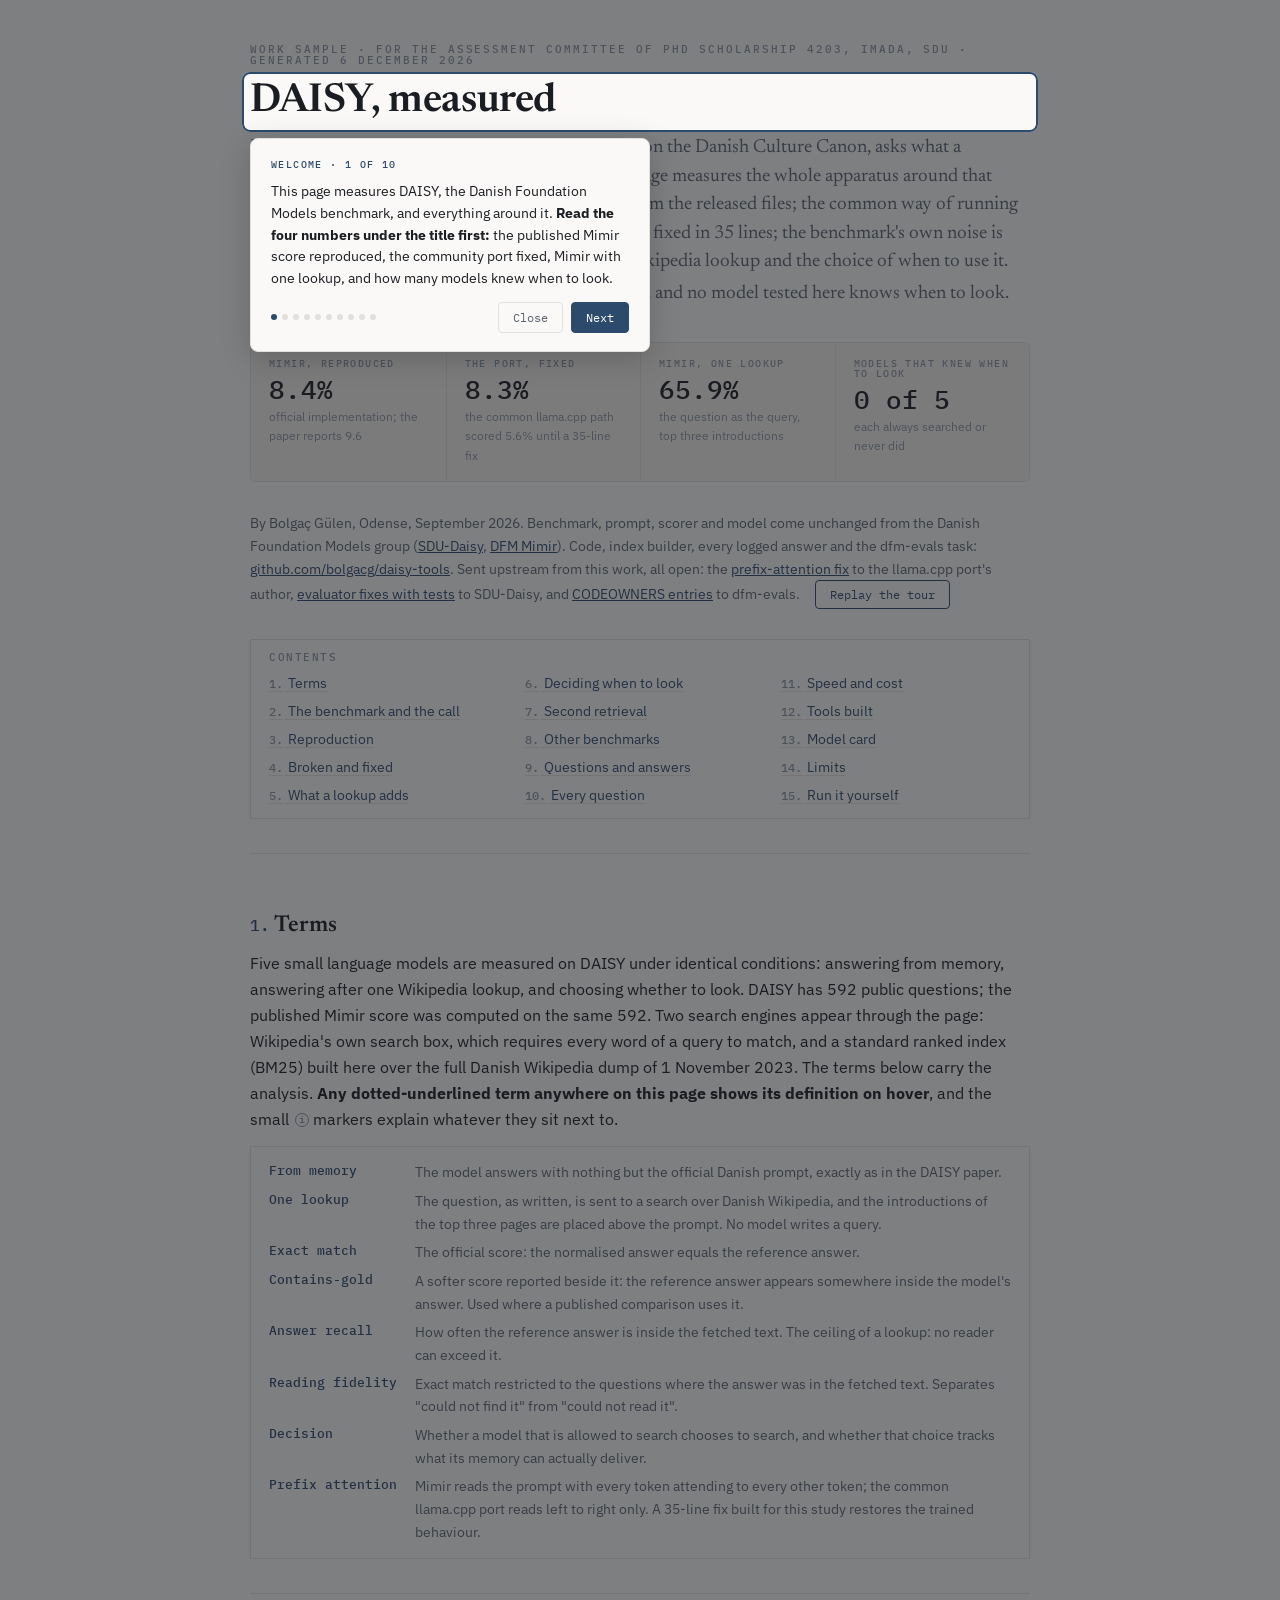
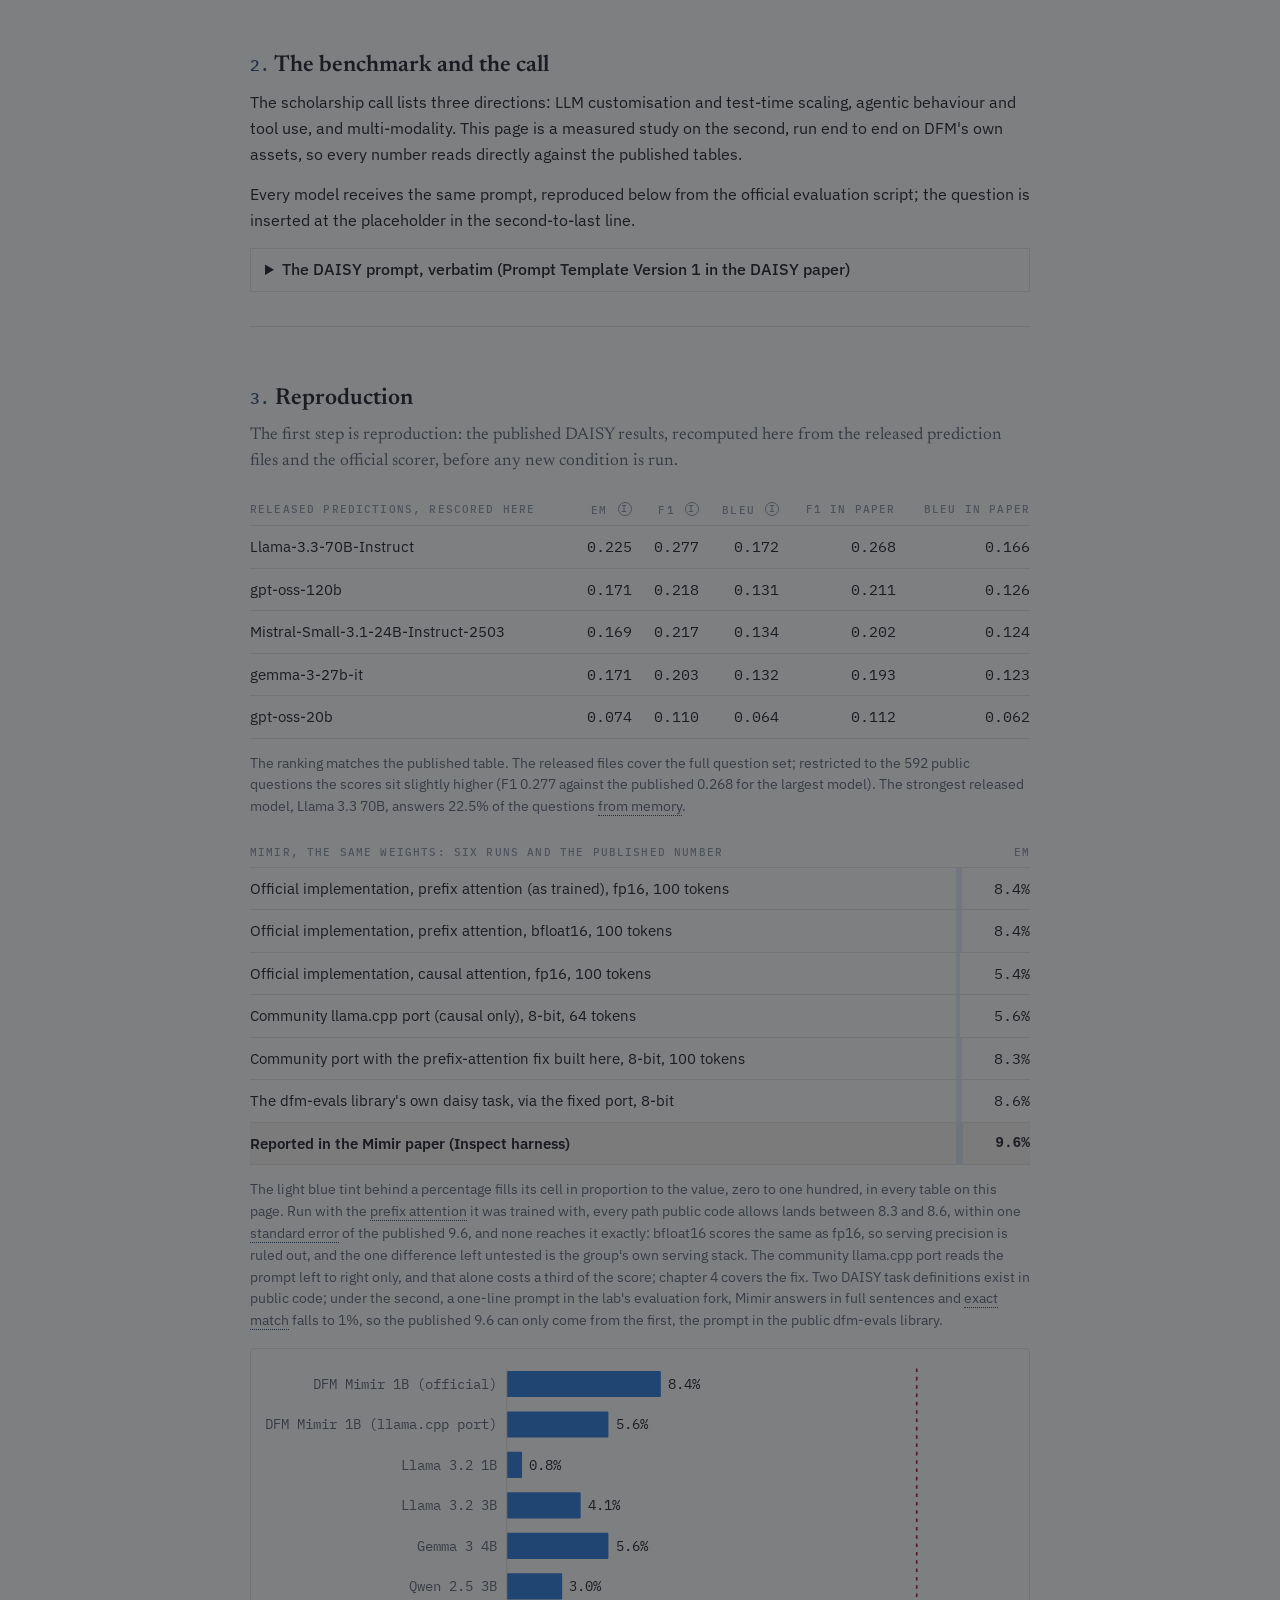
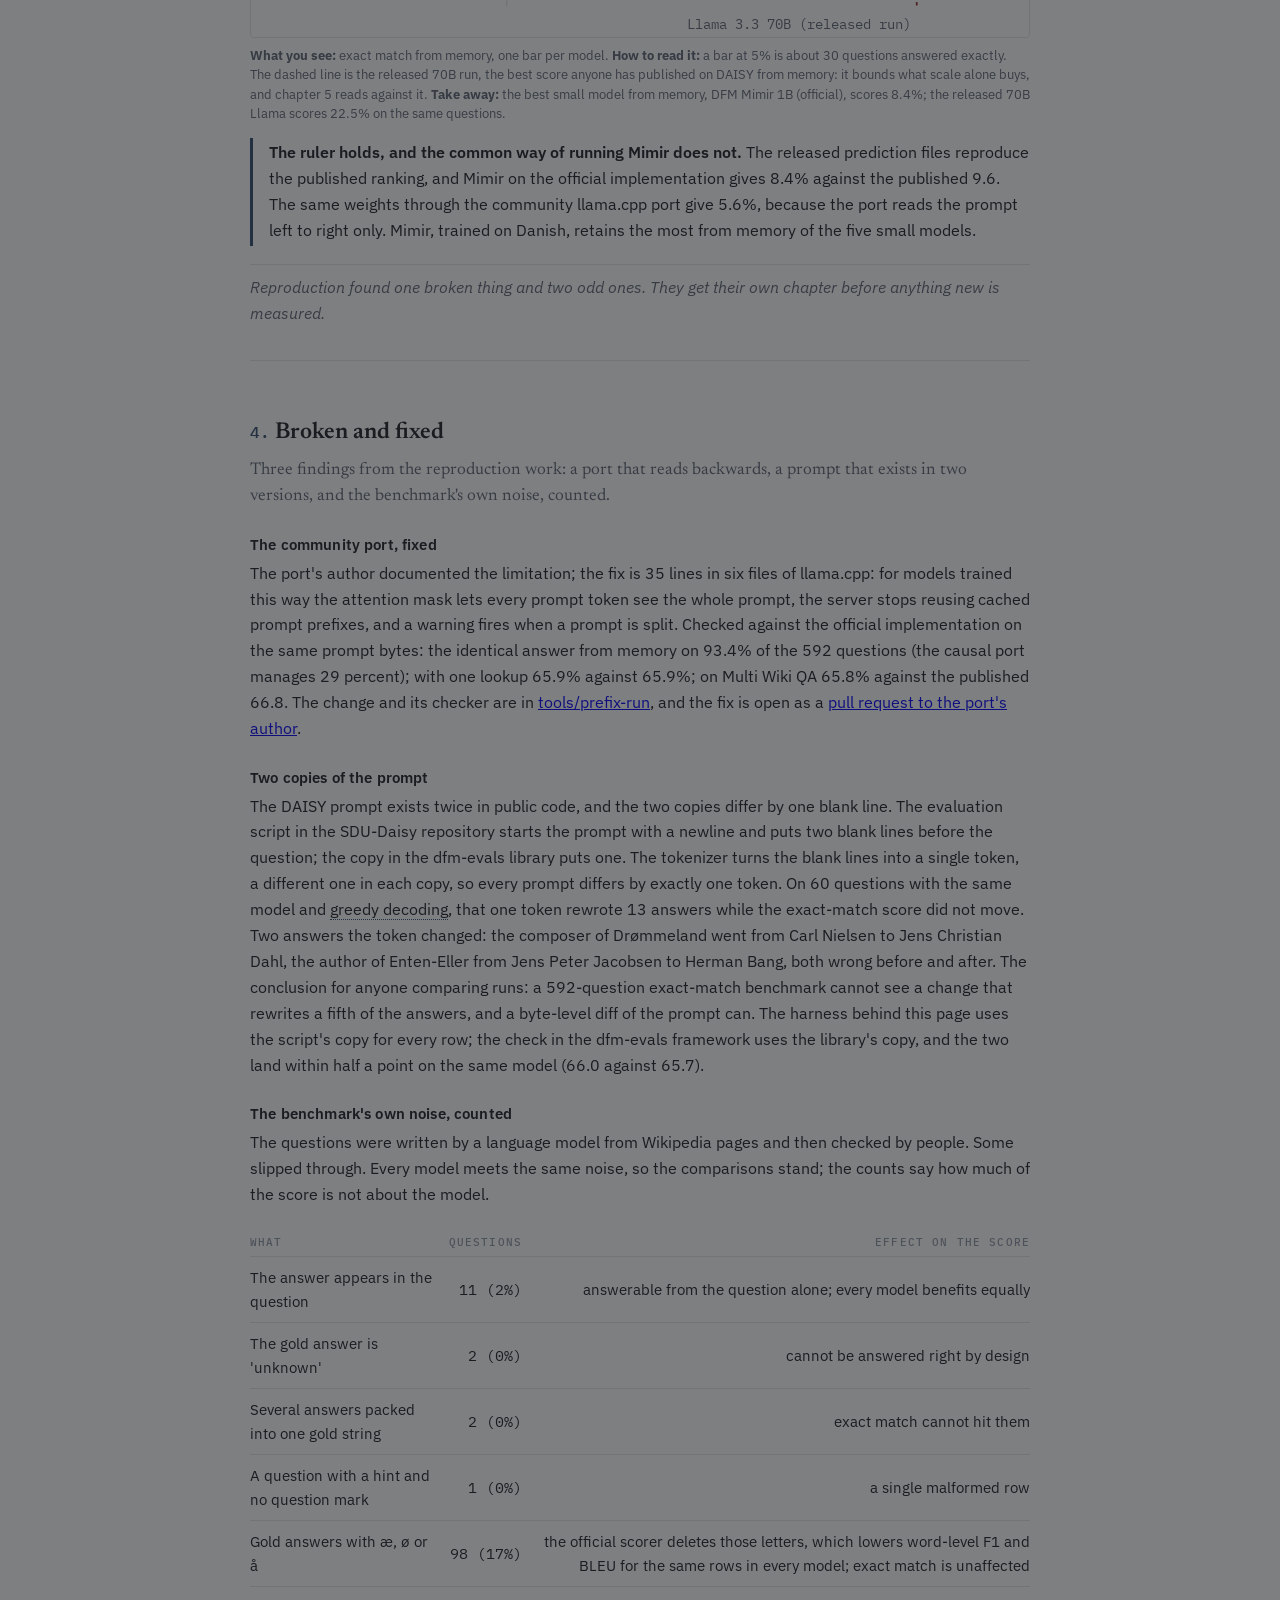
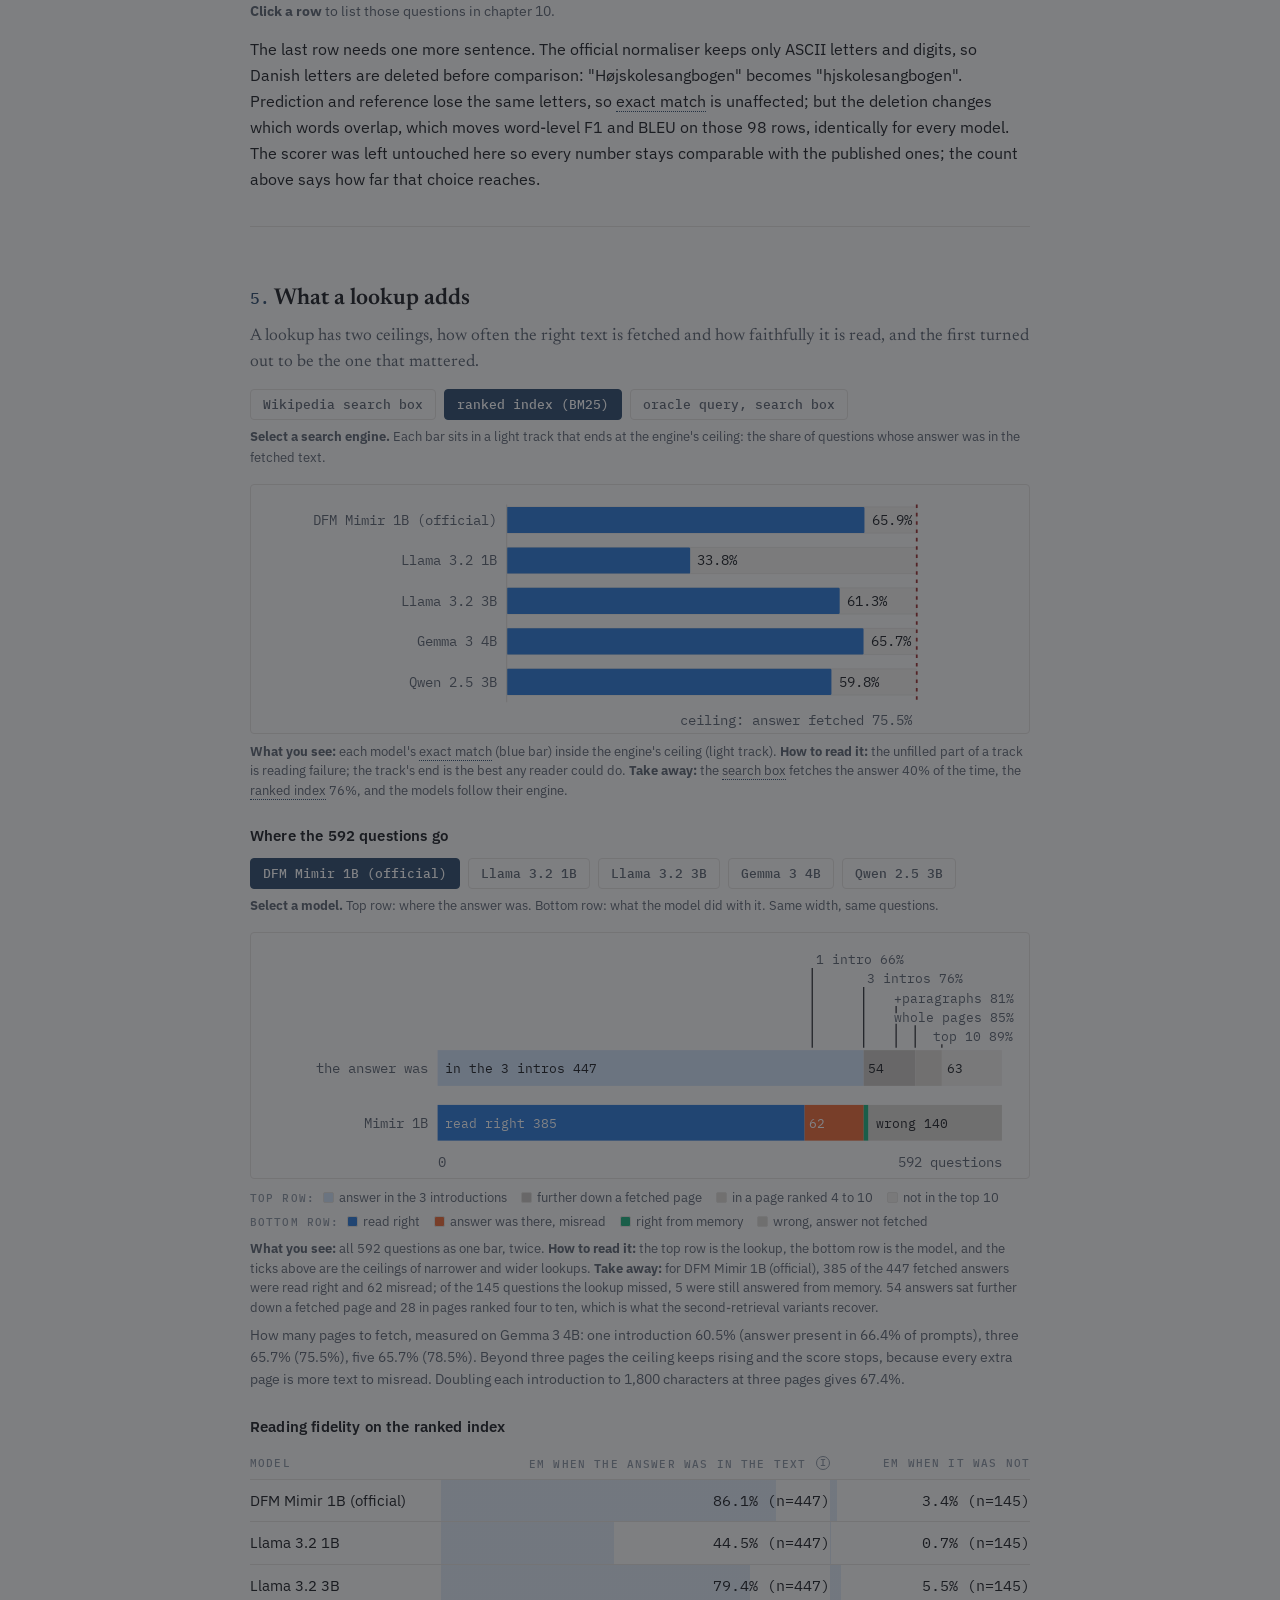
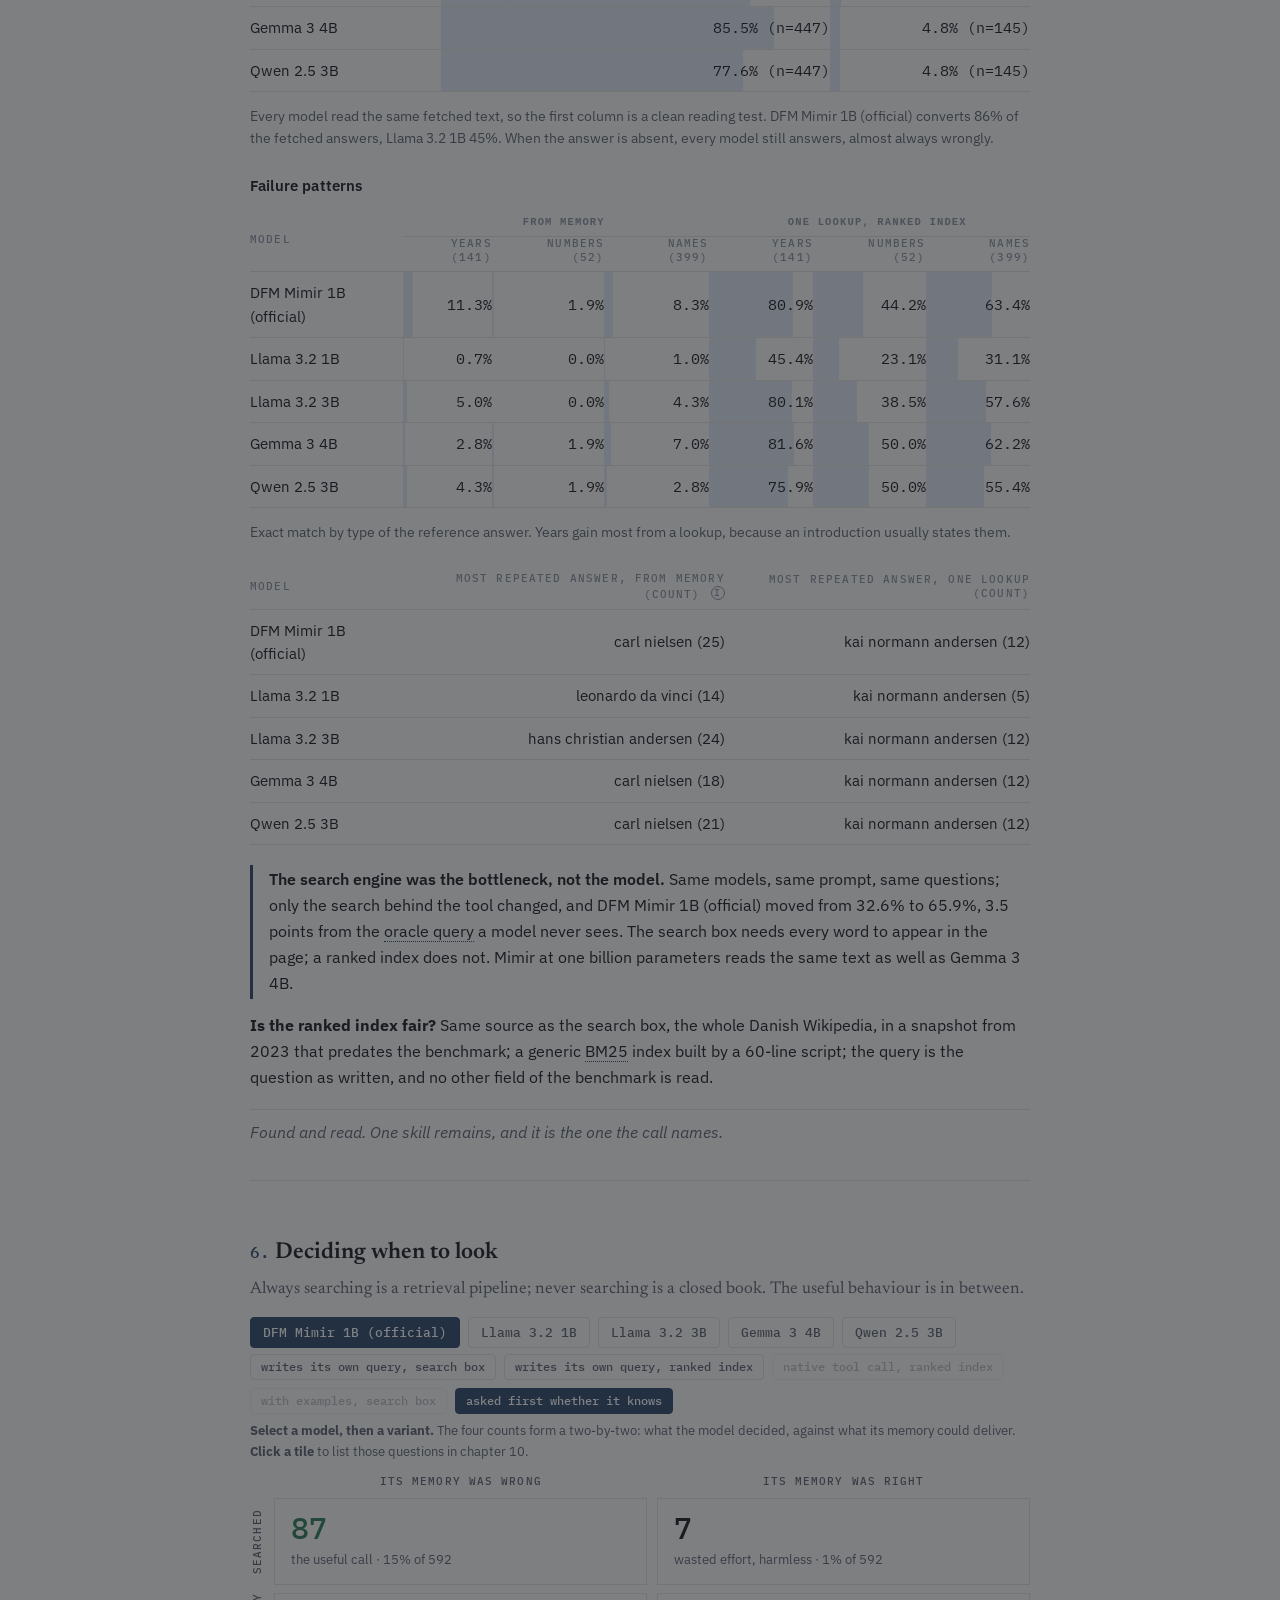
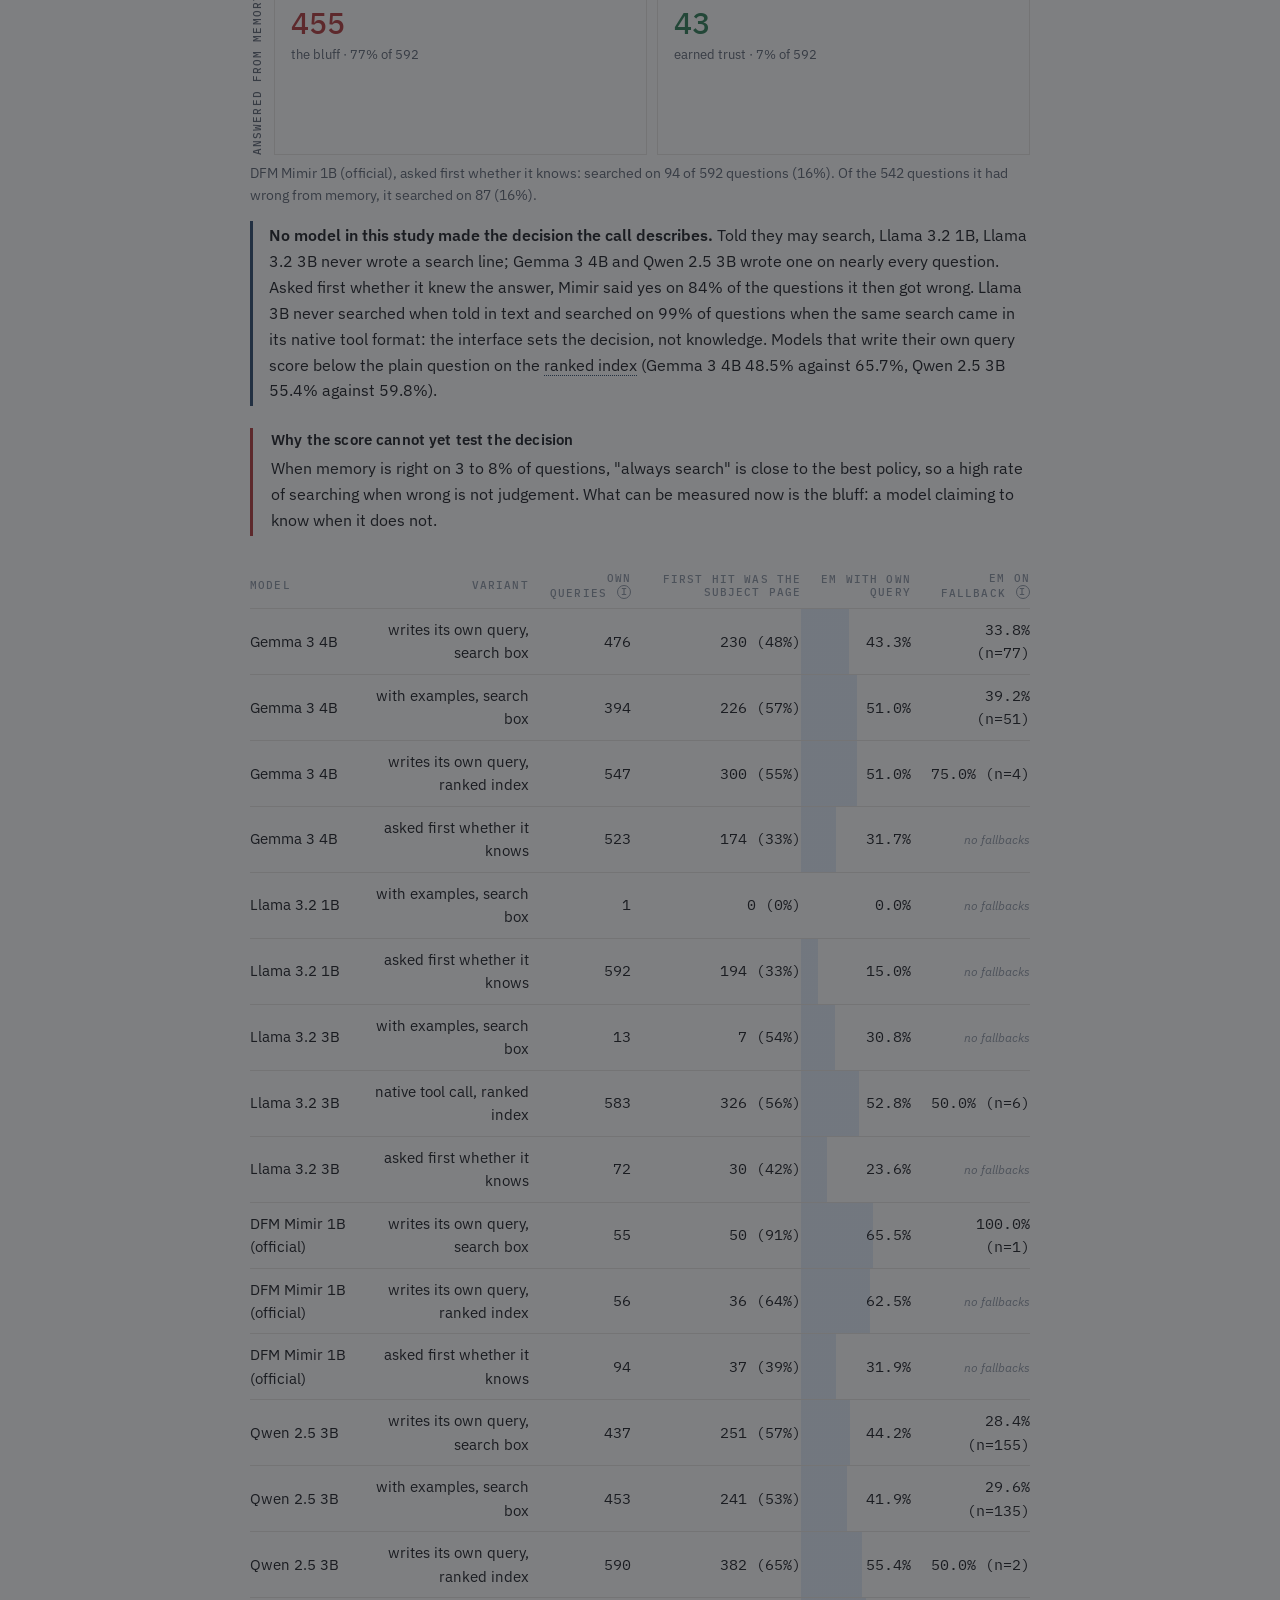
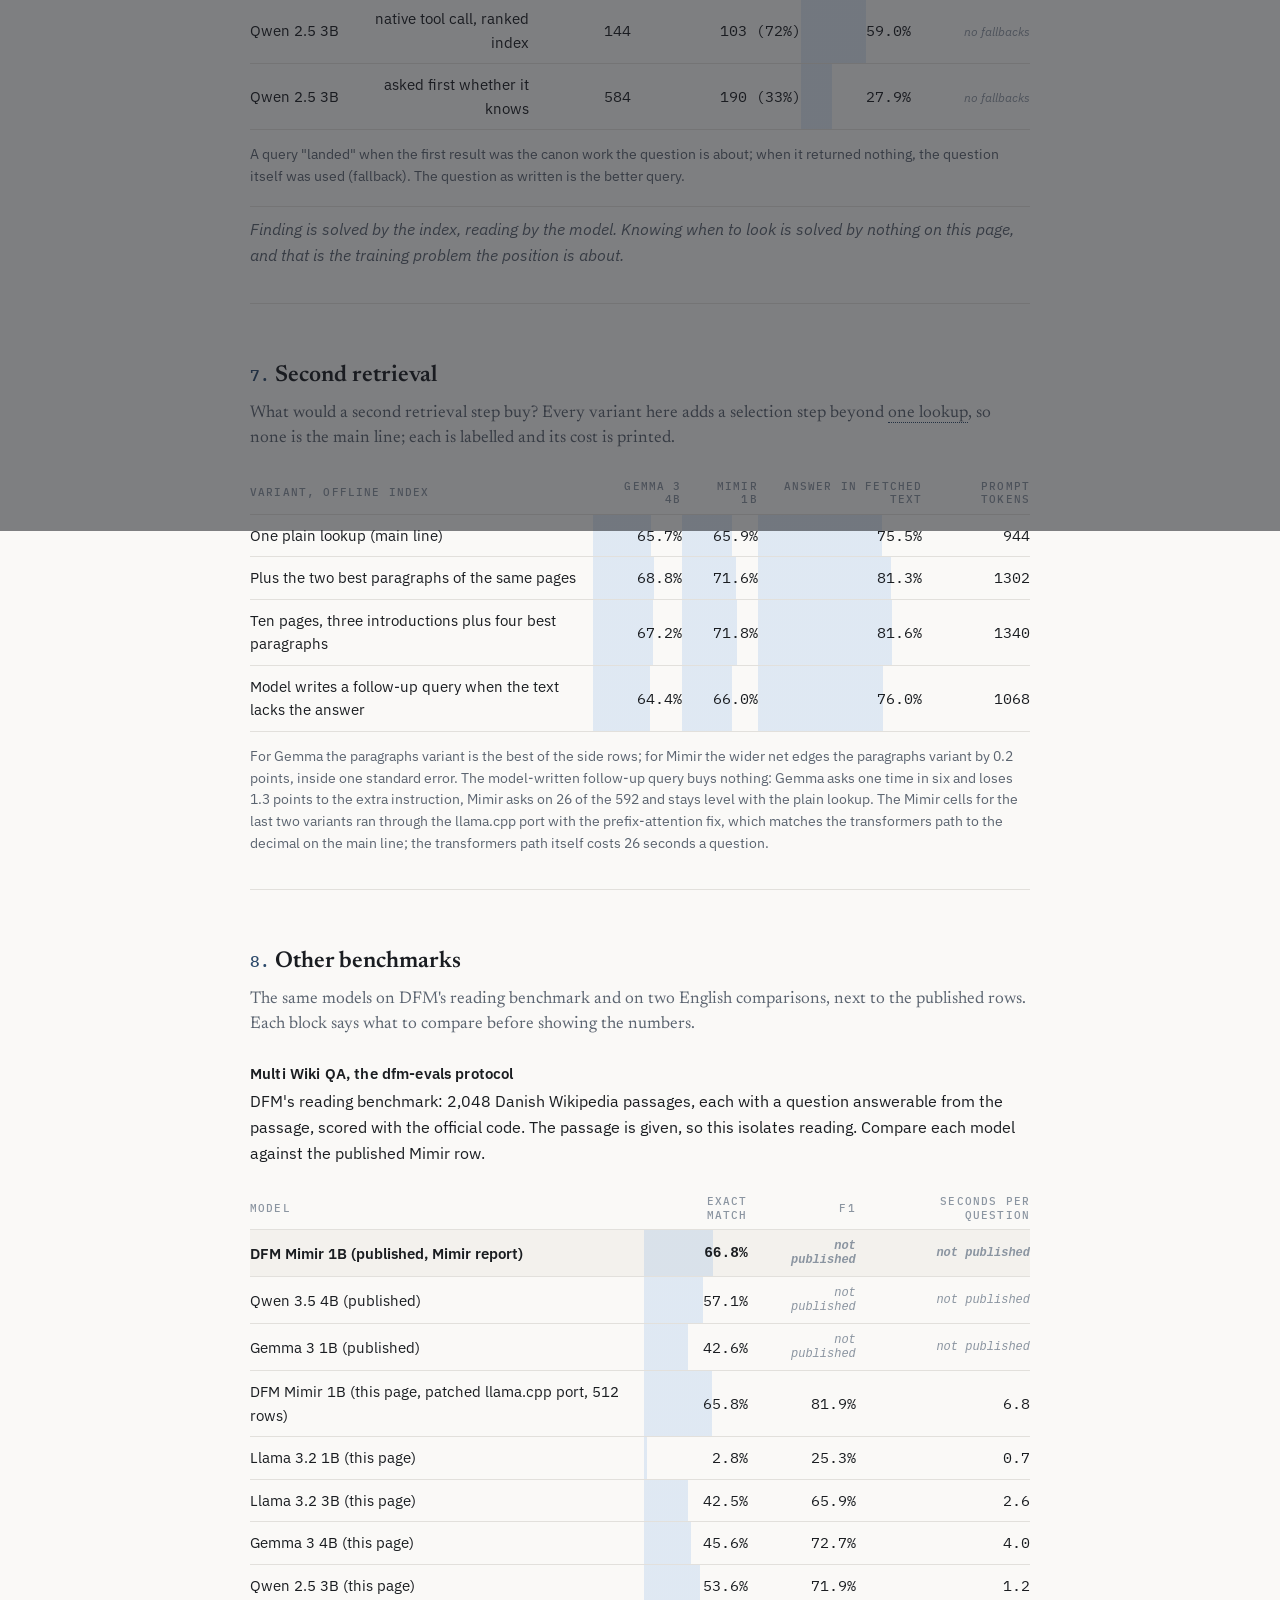
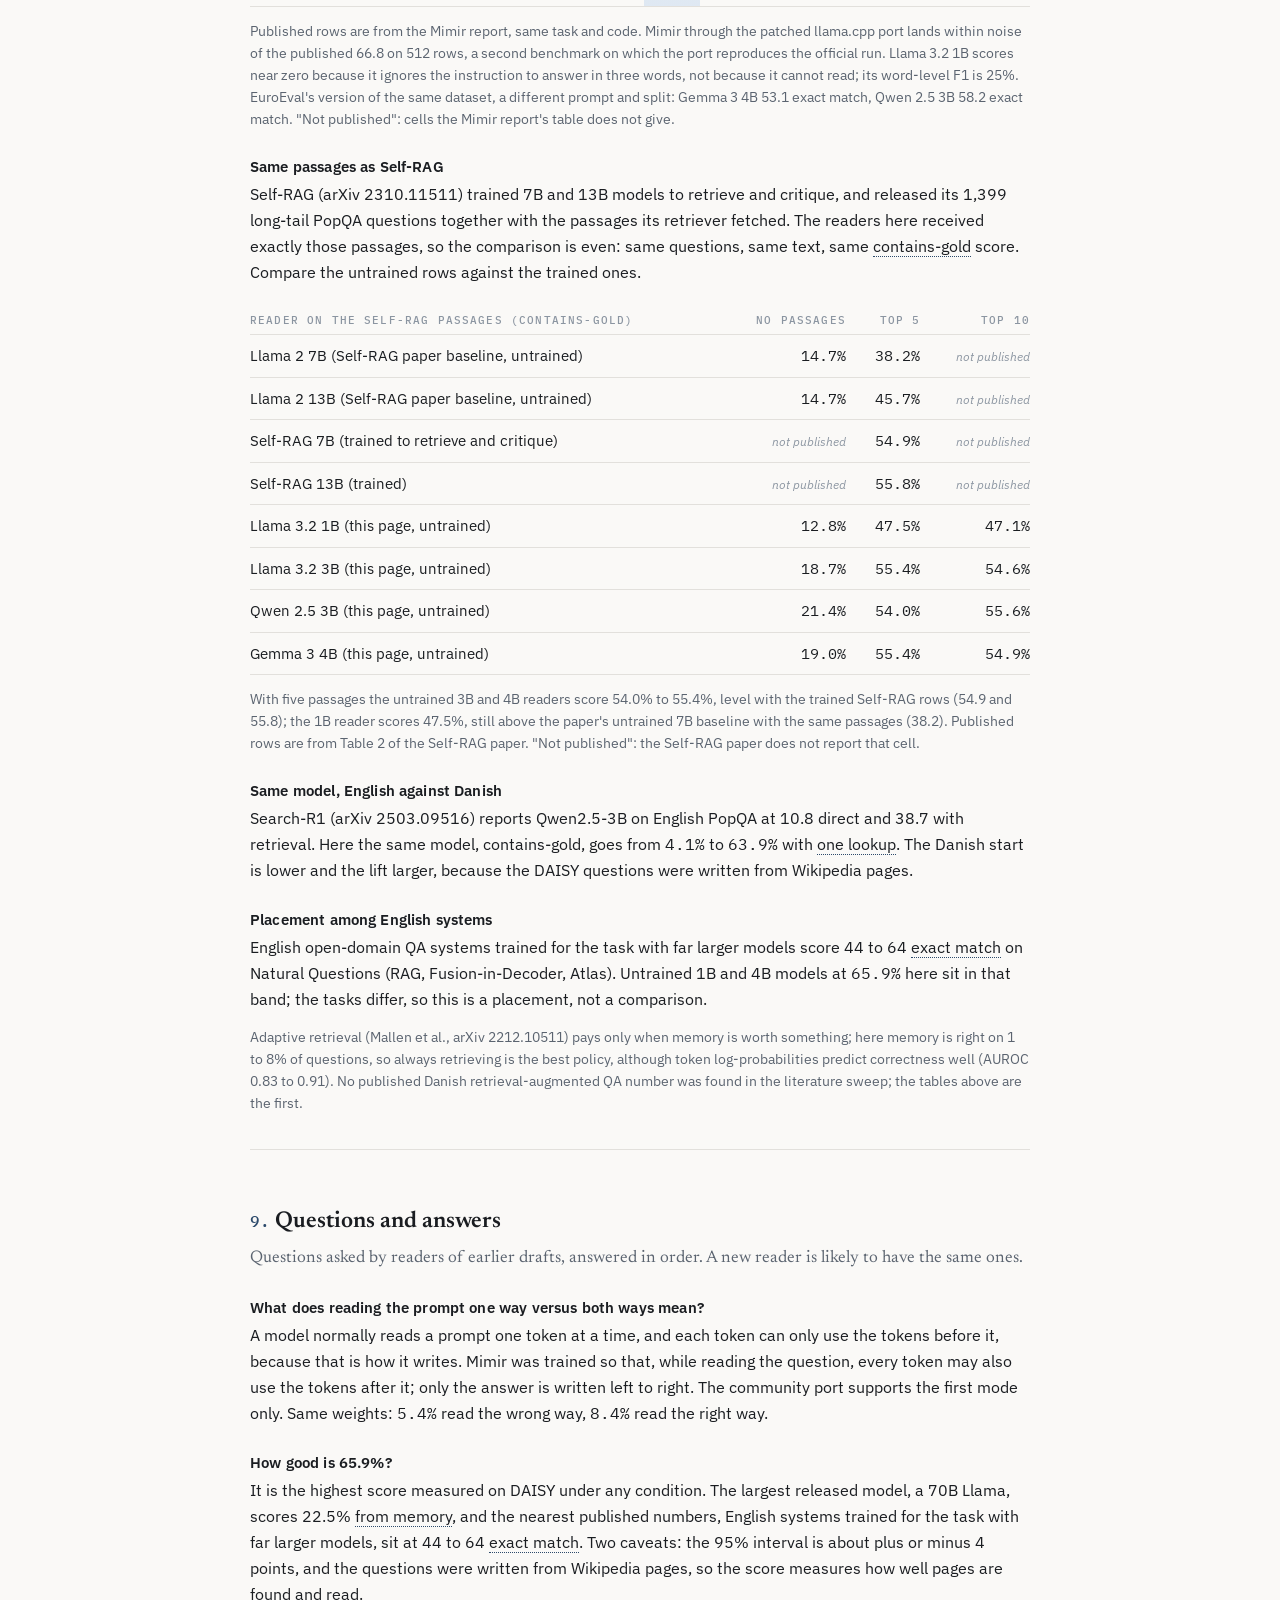
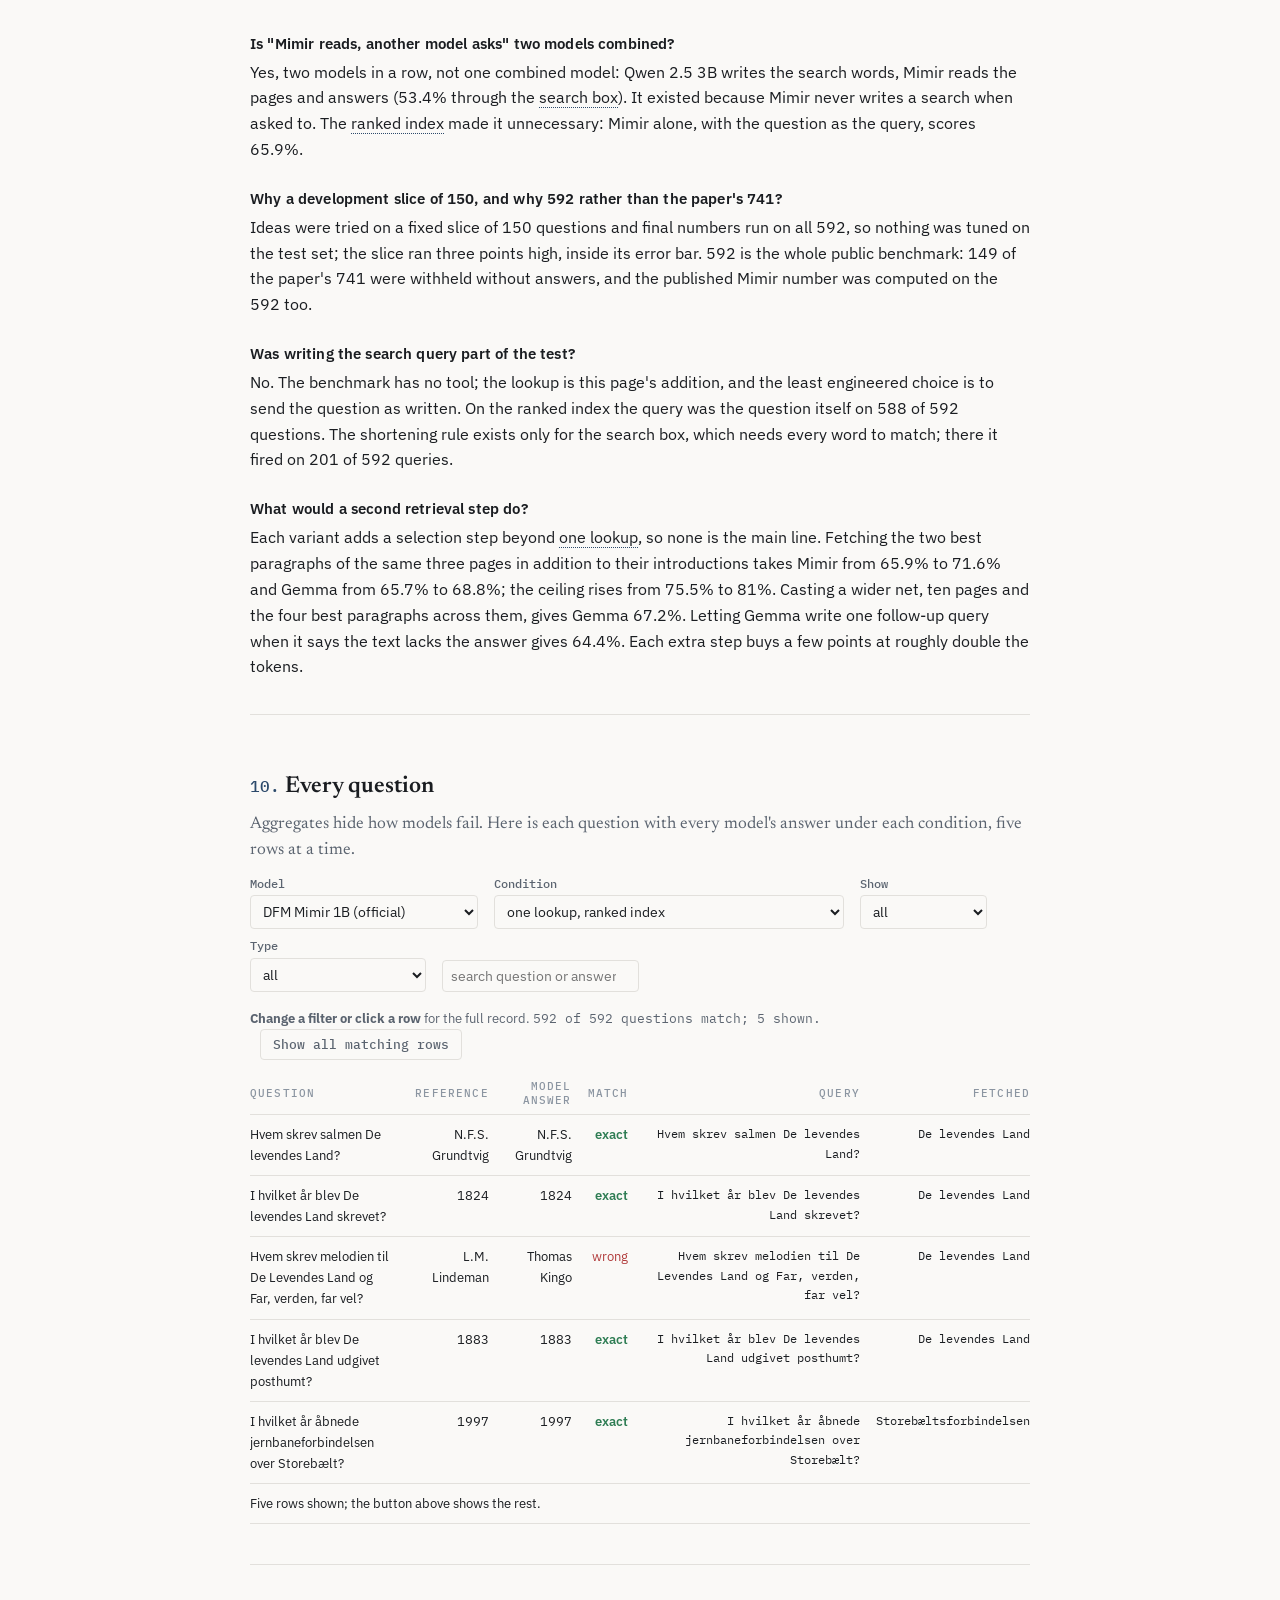
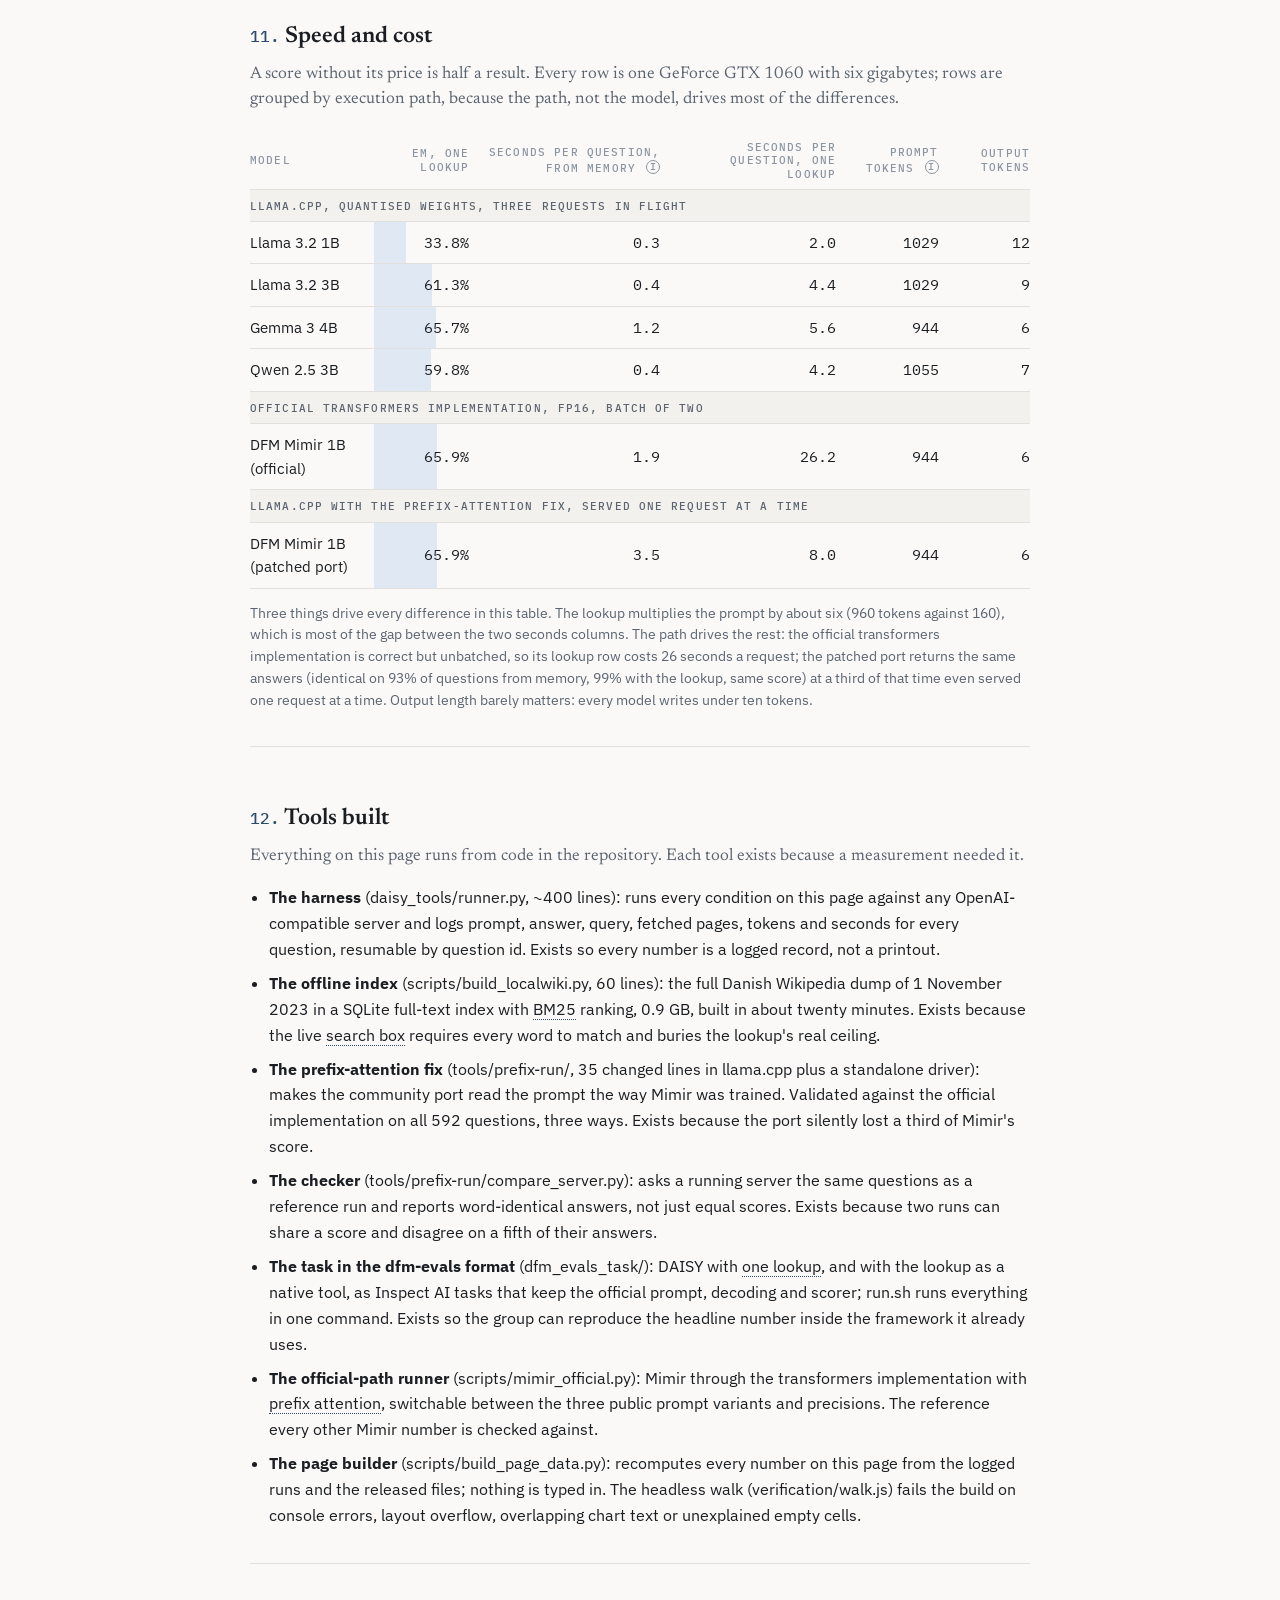
==== commit f8d12b20: "Fill the two Mimir side-variant cells from job 030" ====
--- a/site/index.html
+++ b/site/index.html
@@ -178,7 +178,7 @@
   <h2>Second retrieval</h2>
   <p class="lede">What would a second retrieval step buy? Every variant here adds a selection step beyond one lookup, so none is the main line; each is labelled and its cost is printed.</p>
   <div class="tscroll"><table id="secondtable"><thead><tr><th>Variant, offline index</th><th class="n">Gemma 3 4B</th><th class="n">Mimir 1B</th><th class="n">Answer in fetched text</th><th class="n">Prompt tokens</th></tr></thead><tbody></tbody></table></div>
-  <p class="note"><span data-fill="second_note"></span> Cells marked "not run": the side variants ran on the fastest model only; Mimir on the transformers path costs 26 seconds a question.</p>
+  <p class="note"><span data-fill="second_note"></span> The Mimir cells for the last two variants ran through the llama.cpp port with the prefix-attention fix, which matches the transformers path to the decimal on the main line; the transformers path itself costs 26 seconds a question.</p>
 </section>
 
 <section id="field" class="chapter">
